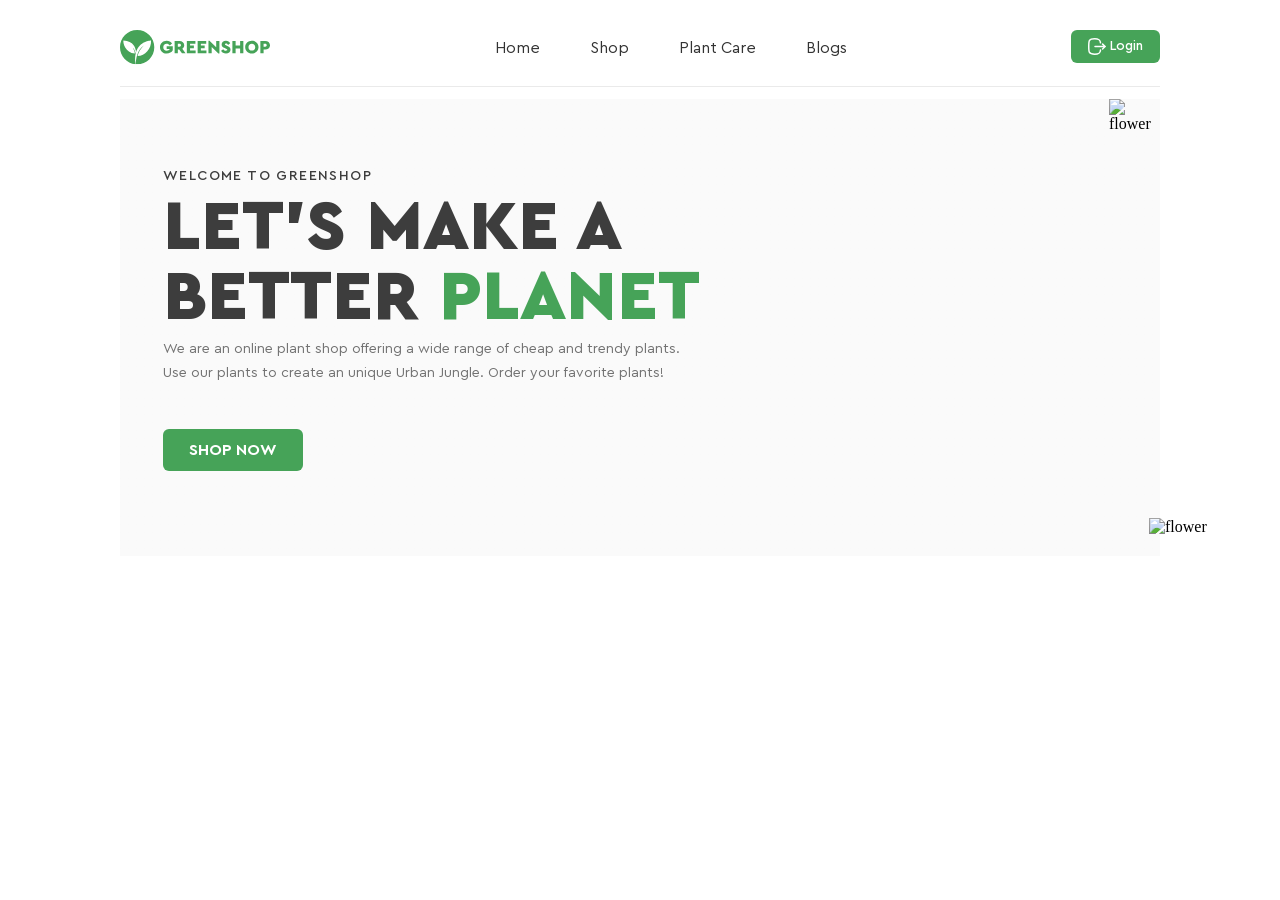
==== index.html @ 33c4d1a9 "correction" ====
<!doctype html>
<html lang="en">
  <head>
    <meta charset="UTF-8" />
    <meta name="viewport" content="width=device-width, initial-scale=1.0" />
    <title>Lesson 10</title>
    <link rel="stylesheet" href="./css/normalize.css" />
    <link rel="stylesheet" href="./css/style.css" />
  </head>
  <body>
    <div class="container">
      <header class="header">
        <svg
          xmlns="http://www.w3.org/2000/svg"
          width="150"
          height="35"
          viewBox="0 0 150 35"
          fill="none"
        >
          <g clip-path="url(#clip0_1_1069)">
            <path
              d="M17.15 0C7.67748 0 0 7.67746 0 17.15C0 26.0201 6.73548 33.3175 15.3711 34.207C14.8496 29.9134 15.0436 26.4001 15.7067 23.5135C15.3347 21.7225 14.4898 19.0703 12.5734 17.1864C12.5734 17.1864 13.8348 19.0784 14.5181 21.6214C14.5181 21.6255 14.5221 21.6295 14.5221 21.6335C14.5949 21.9044 14.6596 22.1793 14.7162 22.4623C14.7283 22.527 14.7404 22.5917 14.7526 22.6604C14.8051 22.9515 14.8536 23.2426 14.886 23.5418C5.19513 22.3532 3.12921 13.6569 3.35561 10.3781C13.665 10.9482 15.7754 17.8292 16.0827 22.0985C19.4585 11.0412 30.1843 10.4024 31.0697 10.3781C31.4538 18.8763 25.1509 25.5026 17.6149 26.0807C17.6635 25.8503 17.7201 25.6198 17.7767 25.3934C17.7928 25.3247 17.813 25.26 17.8333 25.1913C17.8777 25.0296 17.9222 24.8679 17.9748 24.7061C17.995 24.6374 18.0192 24.5646 18.0394 24.4959C18.096 24.318 18.1567 24.1442 18.2173 23.9663C18.2335 23.9259 18.2456 23.8854 18.2618 23.845C18.3386 23.6348 18.4195 23.4326 18.5003 23.2305C18.5084 23.2143 18.5125 23.1941 18.5205 23.1779C18.5205 23.1779 18.5205 23.1779 18.5246 23.1779C20.4571 18.5043 24.0229 15.4439 24.0229 15.4439C17.0247 19.4868 15.8441 29.9983 15.6582 34.2231C16.1514 34.2676 16.6446 34.2999 17.15 34.2999C26.6225 34.2999 34.3 26.6225 34.3 17.15C34.3 7.67746 26.6225 0 17.15 0Z"
              fill="#46A358"
            />
            <path
              d="M46.7037 10.7454C48.9718 10.7454 50.8235 11.7197 52.0242 13.4986L49.7764 15.4109C48.9718 14.287 47.9975 13.7048 46.6471 13.7048C44.5691 13.7048 43.2753 15.0713 43.2753 17.1534C43.2753 19.2719 44.6418 20.695 46.8372 20.695C48.0177 20.695 48.9556 20.2826 49.554 19.5912V19.0091H46.6673V16.2356H52.7762V20.133C52.194 21.1639 51.3693 21.9887 50.3019 22.6234C49.2346 23.242 48.0339 23.5614 46.7037 23.5614C42.9923 23.618 39.9237 20.7313 39.9763 17.1534C39.9197 13.5956 42.9923 10.6888 46.7037 10.7454Z"
              fill="#46A358"
            />
            <path
              d="M61.9576 23.3316L59.168 19.4908H57.8379V23.3316H54.6157V10.9684H59.4672C62.2204 10.9684 64.2459 12.6543 64.2459 15.2215C64.2459 16.7376 63.5141 17.995 62.2972 18.7429L65.5558 23.3316H61.9576ZM57.8338 16.681H59.4833C60.3809 16.681 60.963 16.0988 60.963 15.2215C60.963 14.3442 60.3809 13.7782 59.4833 13.7782H57.8338V16.681Z"
              fill="#46A358"
            />
            <path
              d="M66.8333 10.9684H75.4124V13.8712H70.0555V15.5773H73.876V18.2739H70.0555V20.4288H75.6388V23.3316H66.8333V10.9684Z"
              fill="#46A358"
            />
            <path
              d="M77.6441 10.9684H86.2231V13.8712H80.8663V15.5773H84.6868V18.2739H80.8663V20.4288H86.4495V23.3316H77.6441V10.9684Z"
              fill="#46A358"
            />
            <path
              d="M99.4192 10.9683V23.5579H98.3882L91.681 17.057V23.3315H88.4588V10.7419H89.4897L96.197 17.1499V10.9683H99.4192Z"
              fill="#46A358"
            />
            <path
              d="M103.264 19.135C103.996 20.1094 104.764 20.7279 106.017 20.7279C106.862 20.7279 107.291 20.4288 107.291 19.8264C107.291 19.2846 107.008 19.1148 106.033 18.6822L104.76 18.1203C102.718 17.2187 101.631 16.0584 101.631 14.3927C101.631 12.2014 103.43 10.7379 105.957 10.7379C107.998 10.7379 109.442 11.7123 110.19 13.2283L108.035 14.8778C107.436 13.9803 106.874 13.5679 105.993 13.5679C105.318 13.5679 104.889 13.8307 104.889 14.3563C104.889 14.8051 105.152 15.0517 105.957 15.367L107.38 15.9654C109.535 16.867 110.545 17.9505 110.545 19.6929C110.545 22.0904 108.576 23.5539 106.009 23.5539C103.782 23.5539 101.982 22.4866 101.081 20.7805L103.264 19.135Z"
              fill="#46A358"
            />
            <path
              d="M112.393 10.9684H115.615V15.4843H120.131V10.9684H123.353V23.3316H120.131V18.3871H115.615V23.3316H112.393V10.9684Z"
              fill="#46A358"
            />
            <path
              d="M131.843 10.7419C135.441 10.6651 138.607 13.6084 138.53 17.1499C138.603 20.7279 135.441 23.6145 131.843 23.5579C128.229 23.6145 125.116 20.7279 125.193 17.1499C125.116 13.6084 128.229 10.6692 131.843 10.7419ZM131.859 13.7014C129.874 13.7014 128.488 15.1083 128.488 17.1499C128.488 18.1809 128.807 19.0218 129.426 19.6606C130.044 20.2791 130.869 20.5985 131.859 20.5985C133.772 20.5985 135.231 19.2118 135.231 17.1499C135.235 15.1083 133.772 13.7014 131.859 13.7014Z"
              fill="#46A358"
            />
            <path
              d="M140.374 10.9684H145.226C147.979 10.9684 150.004 12.6543 150.004 15.2215C150.004 17.7524 147.926 19.4908 145.226 19.4908H143.596V23.3316H140.374V10.9684ZM145.242 16.681C146.139 16.681 146.721 16.0988 146.721 15.2215C146.721 14.3442 146.139 13.7782 145.242 13.7782H143.592V16.681H145.242Z"
              fill="#46A358"
            />
          </g>
          <defs>
            <clipPath id="clip0_1_1069">
              <rect width="150" height="34.2999" fill="white" />
            </clipPath>
          </defs>
        </svg>
        <nav class="nav">
          <ul class="menu">
            <li class="menu-item"><a href="#">Home</a></li>
            <li class="menu-item"><a href="#">Shop</a></li>
            <li class="menu-item">
              <a href="#">Plant Care</a>
              <ul class="submenu">
                <li><a href="#">Drainage</a></li>
                <li><a href="#">Fungicides</a></li>
                <li class="submenu-item">
                  <a href="#">Fertilizer</a>
                </li>
                <li>
                  <a href="#">Priming</a
                  ><svg
                    xmlns="http://www.w3.org/2000/svg"
                    width="6"
                    height="10"
                    viewBox="0 0 6 10"
                    fill="none"
                  >
                    <path
                      d="M0.175481 0.945805C-0.0577829 0.730097 -0.0585955 0.379612 0.173666 0.162973C0.384812 -0.0339699 0.715893 -0.0524979 0.949599 0.107825L1.01657 0.161288L5.82452 4.60737C6.03721 4.80406 6.05656 5.11265 5.88256 5.32969L5.82455 5.39186L1.01661 9.83868C0.783363 10.0544 0.405981 10.0537 0.1737 9.83706C-0.0374635 9.64013 -0.0560146 9.33257 0.117598 9.1162L0.175446 9.05423L4.55905 4.99941L0.175481 0.945805Z"
                      fill="#3D3D3D"
                    />
                  </svg>
                </li>
              </ul>
            </li>

            <li class="menu-item"><a href="#">Blogs</a></li>
          </ul>
        </nav>
        <!-- <menu class="menu">
          <li class="menu-item active">Home</li>
          <li class="menu-item">Shop</li>
          <li class="menu-item">Plant Care</li>
          <li class="menu-item">Blogs</li>
        </menu> -->
        <button class="header-btn">
          <svg
            xmlns="http://www.w3.org/2000/svg"
            width="18"
            height="17"
            viewBox="0 0 18 17"
            fill="none"
          >
            <path
              d="M17.0268 8.559H6.99268"
              stroke="white"
              stroke-width="1.5"
              stroke-linecap="round"
              stroke-linejoin="round"
            />
            <path
              d="M14.588 6.129L17.028 8.559L14.588 10.989"
              stroke="white"
              stroke-width="1.5"
              stroke-linecap="round"
              stroke-linejoin="round"
            />
            <path
              d="M12.5009 4.81667C12.2259 1.83333 11.1092 0.75 6.66752 0.75C0.750021 0.75 0.750021 2.675 0.750021 8.45833C0.750021 14.2417 0.750021 16.1667 6.66752 16.1667C11.1092 16.1667 12.2259 15.0833 12.5009 12.1"
              stroke="white"
              stroke-width="1.5"
              stroke-linecap="round"
              stroke-linejoin="round"
            />
          </svg>
          Login
        </button>
      </header>
      <main class="main">
        <div class="main-container">
          <p class="main-subtitle">Welcome to GreenShop</p>
          <h1 class="main-title">
            Let’s Make a Better <span class="green">Planet</span>
          </h1>
          <p class="main-text">
            We are an online plant shop offering a wide range of cheap and
            trendy plants. Use our plants to create an unique Urban Jungle.
            Order your favorite plants!
          </p>
          <button class="main-btn">SHOP NOW</button>
        </div>
        <div class="main-img">
          <img
            class="main-img-item small"
            src="./img/small.png"
            alt="flower"
            width="135px"
          />
          <img class="main-img-item big" src="./img/Big.png" alt="flower" />
        </div>
      </main>
    </div>
  </body>
</html>
---- css/style.css ----
@font-face {
  font-family: "Cera pro Regular";
  src: url("../fonts/CeraPro-Regular.eot");
  src:
    local("Cera Pro Regular"),
    local("CeraPro-Regular"),
    url("../fonts/CeraPro-Regular.eot?#iefix") format("embedded-opentype"),
    url("../fonts/CeraPro-Regular.woff2") format("woff2"),
    url("../fonts/CeraPro-Regular.woff") format("woff"),
    url("../fonts/CeraPro-Regular.ttf") format("truetype");
}
@font-face {
  font-family: "Cera pro Medium";
  src: url("../fonts/CeraPro-Medium.eot");
  src:
    local("Cera Pro Medium"),
    local("CeraPro-Medium"),
    url("../fonts/CeraPro-Medium.eot?#iefix") format("embedded-opentype"),
    url("../fonts/CeraPro-Medium.woff2") format("woff2"),
    url("../fonts/CeraPro-Medium.woff") format("woff"),
    url("../fonts/CeraPro-Medium.ttf") format("truetype");
}
@font-face {
  font-family: "Cera pro Bold";
  src: url("../fonts/CeraPro-Bold.eot");
  src:
    local("Cera Pro Bold"),
    local("CeraPro-Bold"),
    url("../fonts/CeraPro-Bold.eot?#iefix") format("embedded-opentype"),
    url("../fonts/CeraPro-Bold.woff2") format("woff2"),
    url("../fonts/CeraPro-Bold.woff") format("woff"),
    url("../fonts/CeraPro-Bold.ttf") format("truetype");
}
@font-face {
  font-family: "Cera pro Black";
  src: url("../fonts/CeraPro-Black.eot");
  src:
    local("Cera Pro Bold"),
    local("CeraPro-Bold"),
    url("../fonts/CeraPro-Black.eot?#iefix") format("embedded-opentype"),
    url("../fonts/CeraPro-Black.woff2") format("woff2"),
    url("../fonts/CeraPro-Black.woff") format("woff"),
    url("../fonts/CeraPro-Black.ttf") format("truetype");
}
* {
  margin: 0;
  padding: 0;
  box-sizing: border-box;
  list-style-type: none;
  text-decoration: none;
  border: none;
}
.container {
  display: flex;
  flex-direction: column;
  padding: 30px 120px 52px;
}
header.header {
  margin-bottom: 12px;
  display: flex;
  justify-content: space-between;
  align-items: start;
  border-bottom: 1px solid #eaeaea;
}
.menu {
  display: flex;
  gap: 50px;
}
.menu a {
  color: #333;
}

.menu-item {
  color: #3d3d3d;
  font-family: "Cera Pro Regular";
  font-size: 16px;
  padding: 8px 0 25px;
  border-bottom: 3px solid transparent;
  position: relative;
}

/* .submenu {
 
  position: absolute;
  top: calc(100% + 17px);
  min-width: 150px;
  display: none;
  
  
} */

.submenu {
  color: #3d3d3d;
  font-family: "Cera Pro Regular";
  font-size: 16px;
  position: absolute;
  background: #edf6ee;
  top: 130%;
  left: 0;
  padding: 14px 20px;
  min-width: 170px;
  opacity: 0;
  visibility: hidden;
  transform: translateY(10px);
  transition:
    opacity 0.25s ease,
    transform 0.25s ease,
    visibility 0.25s;
  z-index: 2;
}
.submenu li:not(:last-child) {
  margin-bottom: 14px;
}

/* .menu-item:hover .submenu,
.menu-item:focus-within .submenu {
  display: block;
} */

.menu-item:hover .submenu {
  opacity: 1;
  visibility: visible;
  transform: translateY(0);
}

.submenu-item {
  position: relative;
}

/* .submenu-right {
  position: absolute;
  top: 0;
  left: 100%;
  display: none;
  background: #eaf4ea;
  list-style: none;
  padding: 15px;
} */

.menu-item > a {
  position: relative;
}

.submenu a {
  padding-right: 58px;
}

/* .submenu-item:hover .submenu-right {
  display: block;
} */

.menu-item:hover {
  font-family: "Cera Pro Bold";
  border-color: #46a358;
}
button.header-btn {
  padding: 8px 17px;
  border-radius: 6px;
  background: #46a358;
  display: flex;
  align-items: center;
  gap: 4px;
  color: #fff;
  font-family: "Cera Pro Medium";
}
.main-container {
  /* margin-top: 68px;
  margin-left: 43px; */
  padding: 68px 43px 85px;
}
.main-subtitle {
  color: #3d3d3d;
  font-family: "Cera Pro Medium";
  font-size: 14px;
  letter-spacing: 1.4px;
  text-transform: uppercase;
  margin-bottom: 7px;
}
h1.main-title {
  color: #3d3d3d;
  font-family: "Cera pro Black";
  font-size: 70px;
  line-height: 70px;
  text-transform: uppercase;
  margin-bottom: 5px;
  width: 70%;
}
.green {
  color: #46a358;
}
.main-text {
  color: #727272;
  font-family: "Cera Pro Regular";
  font-size: 14px;
  line-height: 24px;
  margin-bottom: 44px;
  width: 60%;
}
.main-btn {
  color: #fff;
  font-family: "Cera Pro Bold";
  font-size: 16px;
  line-height: 20px;
  text-transform: uppercase;
  border-radius: 6px;
  background: #46a358;
  padding: 11px 26px;
  /* margin-bottom: 85px; */
}
.main {
  display: flex;
  background: linear-gradient(
    98deg,
    rgba(245, 245, 245, 0.5) -23.46%,
    rgba(245, 245, 245, 0.5) 107.51%
  );
}
.main-img {
  position: relative;
  /* width: 582px; */
}

img.big {
  max-width: none;
}
.big {
  /* left: 76px; */
  width: 507px;
}
.small {
  /* top: 300px; */
  /* right: 310px; */
  position: absolute;
  bottom: 20px;
  left: 40px;
}
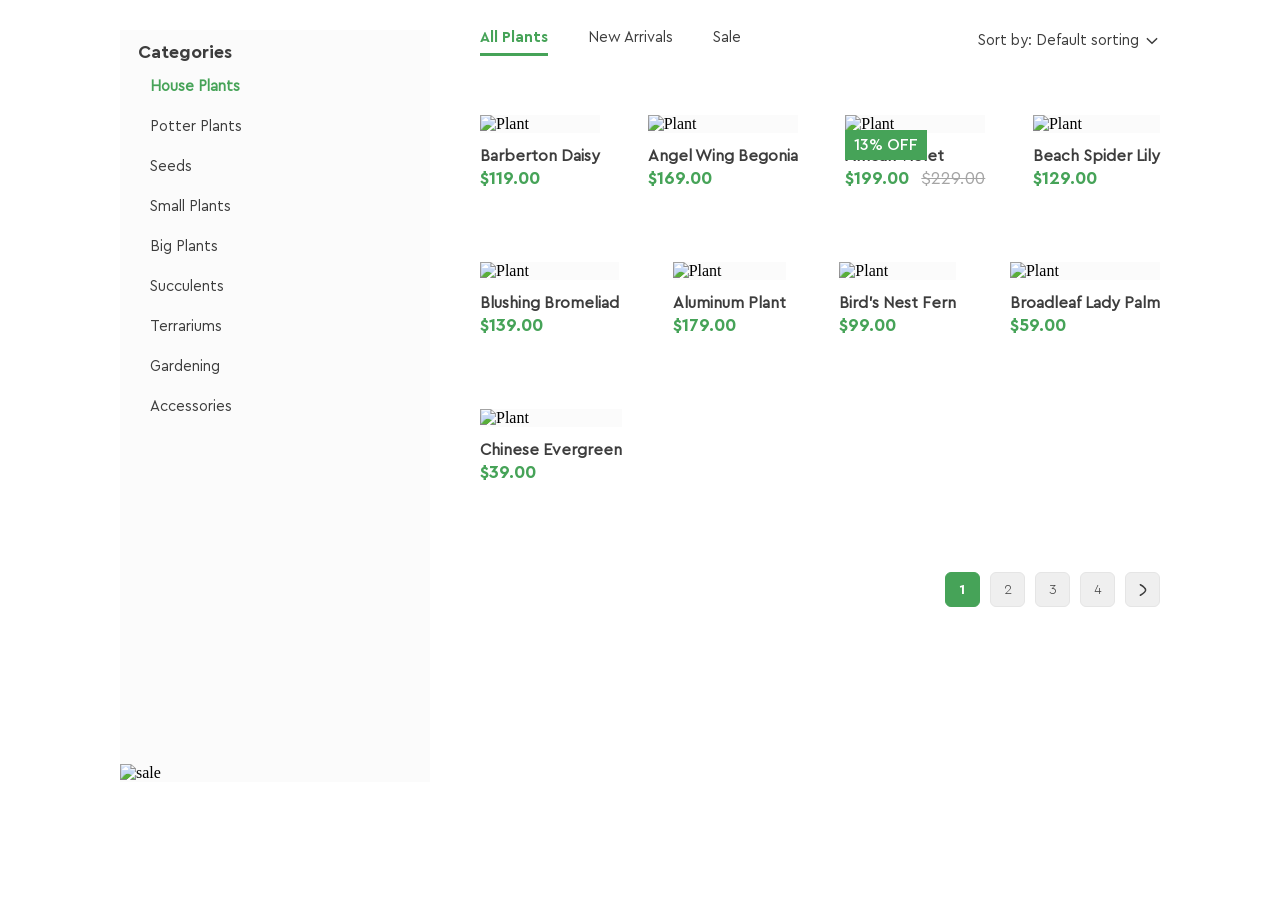
==== commit 1b91d697: "hover btn-svg" ====
--- a/index.html
+++ b/index.html
@@ -1,164 +1,680 @@
 <!doctype html>
-<html lang="en">
+<html lang="uk">
   <head>
     <meta charset="UTF-8" />
-    <meta name="viewport" content="width=device-width, initial-scale=1.0" />
-    <title>Lesson 10</title>
-    <link rel="stylesheet" href="./css/normalize.css" />
+    <title>lesson 9</title>
+    <link rel="stylesheet" href="./css/Normalize.css" />
     <link rel="stylesheet" href="./css/style.css" />
   </head>
   <body>
     <div class="container">
-      <header class="header">
-        <svg
-          xmlns="http://www.w3.org/2000/svg"
-          width="150"
-          height="35"
-          viewBox="0 0 150 35"
-          fill="none"
-        >
-          <g clip-path="url(#clip0_1_1069)">
-            <path
-              d="M17.15 0C7.67748 0 0 7.67746 0 17.15C0 26.0201 6.73548 33.3175 15.3711 34.207C14.8496 29.9134 15.0436 26.4001 15.7067 23.5135C15.3347 21.7225 14.4898 19.0703 12.5734 17.1864C12.5734 17.1864 13.8348 19.0784 14.5181 21.6214C14.5181 21.6255 14.5221 21.6295 14.5221 21.6335C14.5949 21.9044 14.6596 22.1793 14.7162 22.4623C14.7283 22.527 14.7404 22.5917 14.7526 22.6604C14.8051 22.9515 14.8536 23.2426 14.886 23.5418C5.19513 22.3532 3.12921 13.6569 3.35561 10.3781C13.665 10.9482 15.7754 17.8292 16.0827 22.0985C19.4585 11.0412 30.1843 10.4024 31.0697 10.3781C31.4538 18.8763 25.1509 25.5026 17.6149 26.0807C17.6635 25.8503 17.7201 25.6198 17.7767 25.3934C17.7928 25.3247 17.813 25.26 17.8333 25.1913C17.8777 25.0296 17.9222 24.8679 17.9748 24.7061C17.995 24.6374 18.0192 24.5646 18.0394 24.4959C18.096 24.318 18.1567 24.1442 18.2173 23.9663C18.2335 23.9259 18.2456 23.8854 18.2618 23.845C18.3386 23.6348 18.4195 23.4326 18.5003 23.2305C18.5084 23.2143 18.5125 23.1941 18.5205 23.1779C18.5205 23.1779 18.5205 23.1779 18.5246 23.1779C20.4571 18.5043 24.0229 15.4439 24.0229 15.4439C17.0247 19.4868 15.8441 29.9983 15.6582 34.2231C16.1514 34.2676 16.6446 34.2999 17.15 34.2999C26.6225 34.2999 34.3 26.6225 34.3 17.15C34.3 7.67746 26.6225 0 17.15 0Z"
-              fill="#46A358"
-            />
-            <path
-              d="M46.7037 10.7454C48.9718 10.7454 50.8235 11.7197 52.0242 13.4986L49.7764 15.4109C48.9718 14.287 47.9975 13.7048 46.6471 13.7048C44.5691 13.7048 43.2753 15.0713 43.2753 17.1534C43.2753 19.2719 44.6418 20.695 46.8372 20.695C48.0177 20.695 48.9556 20.2826 49.554 19.5912V19.0091H46.6673V16.2356H52.7762V20.133C52.194 21.1639 51.3693 21.9887 50.3019 22.6234C49.2346 23.242 48.0339 23.5614 46.7037 23.5614C42.9923 23.618 39.9237 20.7313 39.9763 17.1534C39.9197 13.5956 42.9923 10.6888 46.7037 10.7454Z"
-              fill="#46A358"
-            />
-            <path
-              d="M61.9576 23.3316L59.168 19.4908H57.8379V23.3316H54.6157V10.9684H59.4672C62.2204 10.9684 64.2459 12.6543 64.2459 15.2215C64.2459 16.7376 63.5141 17.995 62.2972 18.7429L65.5558 23.3316H61.9576ZM57.8338 16.681H59.4833C60.3809 16.681 60.963 16.0988 60.963 15.2215C60.963 14.3442 60.3809 13.7782 59.4833 13.7782H57.8338V16.681Z"
-              fill="#46A358"
-            />
-            <path
-              d="M66.8333 10.9684H75.4124V13.8712H70.0555V15.5773H73.876V18.2739H70.0555V20.4288H75.6388V23.3316H66.8333V10.9684Z"
-              fill="#46A358"
-            />
-            <path
-              d="M77.6441 10.9684H86.2231V13.8712H80.8663V15.5773H84.6868V18.2739H80.8663V20.4288H86.4495V23.3316H77.6441V10.9684Z"
-              fill="#46A358"
-            />
-            <path
-              d="M99.4192 10.9683V23.5579H98.3882L91.681 17.057V23.3315H88.4588V10.7419H89.4897L96.197 17.1499V10.9683H99.4192Z"
-              fill="#46A358"
-            />
-            <path
-              d="M103.264 19.135C103.996 20.1094 104.764 20.7279 106.017 20.7279C106.862 20.7279 107.291 20.4288 107.291 19.8264C107.291 19.2846 107.008 19.1148 106.033 18.6822L104.76 18.1203C102.718 17.2187 101.631 16.0584 101.631 14.3927C101.631 12.2014 103.43 10.7379 105.957 10.7379C107.998 10.7379 109.442 11.7123 110.19 13.2283L108.035 14.8778C107.436 13.9803 106.874 13.5679 105.993 13.5679C105.318 13.5679 104.889 13.8307 104.889 14.3563C104.889 14.8051 105.152 15.0517 105.957 15.367L107.38 15.9654C109.535 16.867 110.545 17.9505 110.545 19.6929C110.545 22.0904 108.576 23.5539 106.009 23.5539C103.782 23.5539 101.982 22.4866 101.081 20.7805L103.264 19.135Z"
-              fill="#46A358"
-            />
-            <path
-              d="M112.393 10.9684H115.615V15.4843H120.131V10.9684H123.353V23.3316H120.131V18.3871H115.615V23.3316H112.393V10.9684Z"
-              fill="#46A358"
-            />
-            <path
-              d="M131.843 10.7419C135.441 10.6651 138.607 13.6084 138.53 17.1499C138.603 20.7279 135.441 23.6145 131.843 23.5579C128.229 23.6145 125.116 20.7279 125.193 17.1499C125.116 13.6084 128.229 10.6692 131.843 10.7419ZM131.859 13.7014C129.874 13.7014 128.488 15.1083 128.488 17.1499C128.488 18.1809 128.807 19.0218 129.426 19.6606C130.044 20.2791 130.869 20.5985 131.859 20.5985C133.772 20.5985 135.231 19.2118 135.231 17.1499C135.235 15.1083 133.772 13.7014 131.859 13.7014Z"
-              fill="#46A358"
-            />
-            <path
-              d="M140.374 10.9684H145.226C147.979 10.9684 150.004 12.6543 150.004 15.2215C150.004 17.7524 147.926 19.4908 145.226 19.4908H143.596V23.3316H140.374V10.9684ZM145.242 16.681C146.139 16.681 146.721 16.0988 146.721 15.2215C146.721 14.3442 146.139 13.7782 145.242 13.7782H143.592V16.681H145.242Z"
-              fill="#46A358"
-            />
-          </g>
-          <defs>
-            <clipPath id="clip0_1_1069">
-              <rect width="150" height="34.2999" fill="white" />
-            </clipPath>
-          </defs>
-        </svg>
-        <nav class="nav">
-          <ul class="menu">
-            <li class="menu-item"><a href="#">Home</a></li>
-            <li class="menu-item"><a href="#">Shop</a></li>
-            <li class="menu-item">
-              <a href="#">Plant Care</a>
-              <ul class="submenu">
-                <li><a href="#">Drainage</a></li>
-                <li><a href="#">Fungicides</a></li>
-                <li class="submenu-item">
-                  <a href="#">Fertilizer</a>
-                </li>
-                <li>
-                  <a href="#">Priming</a
-                  ><svg
-                    xmlns="http://www.w3.org/2000/svg"
-                    width="6"
-                    height="10"
-                    viewBox="0 0 6 10"
-                    fill="none"
-                  >
-                    <path
-                      d="M0.175481 0.945805C-0.0577829 0.730097 -0.0585955 0.379612 0.173666 0.162973C0.384812 -0.0339699 0.715893 -0.0524979 0.949599 0.107825L1.01657 0.161288L5.82452 4.60737C6.03721 4.80406 6.05656 5.11265 5.88256 5.32969L5.82455 5.39186L1.01661 9.83868C0.783363 10.0544 0.405981 10.0537 0.1737 9.83706C-0.0374635 9.64013 -0.0560146 9.33257 0.117598 9.1162L0.175446 9.05423L4.55905 4.99941L0.175481 0.945805Z"
-                      fill="#3D3D3D"
-                    />
-                  </svg>
-                </li>
-              </ul>
-            </li>
+      <main class="shop">
+        <aside class="sidebar">
+          <div>
+            <h3>Categories</h3>
+            <ul class="categories">
+              <li class="active">House Plants</li>
+              <li>Potter Plants</li>
+              <li>Seeds</li>
+              <li>Small Plants</li>
+              <li>Big Plants</li>
+              <li>Succulents</li>
+              <li>Terrariums</li>
+              <li>Gardening</li>
+              <li>Accessories</li>
+            </ul>
+          </div>
+          <div class="sale">
+            <img class="sale-banner" src="./img/Banner.png" alt="sale" />
+          </div>
+        </aside>
 
-            <li class="menu-item"><a href="#">Blogs</a></li>
+        <section class="products">
+          <div class="products-header">
+            <nav class="tabs">
+              <a class="active" href="#">All Plants</a>
+              <a href="#">New Arrivals</a>
+              <a href="#">Sale</a>
+            </nav>
+            <div class="sort">
+              Sort by: Default sorting
+              <button class="sort-btn">
+                <svg
+                  xmlns="http://www.w3.org/2000/svg"
+                  width="16"
+                  height="16"
+                  viewBox="0 0 16 16"
+                  fill="none"
+                >
+                  <path
+                    d="M12.6667 5.66669L8.00004 10.3334L3.33337 5.66669"
+                    stroke="#3D3D3D"
+                    stroke-width="1.5"
+                    stroke-linecap="round"
+                    stroke-linejoin="round"
+                  />
+                </svg>
+              </button>
+            </div>
+          </div>
+
+          <ul class="list-card">
+            <li class="card">
+              <div class="card-img">
+                <img src="./img/img1.png" alt="Plant" />
+                <div class="card-svg">
+                  <button class="card-btn">
+                    <svg
+                      xmlns="http://www.w3.org/2000/svg"
+                      width="20"
+                      height="20"
+                      viewBox="0 0 20 20"
+                      fill="none"
+                    >
+                      <g clip-path="url(#clip0_2_1949)">
+                        <path
+                          d="M14.294 16.8745H8.24077C5.65655 16.8745 3.55412 14.7721 3.55412 12.1879V7.38405C3.55412 4.98175 2.35676 2.75813 0.351225 1.4358C-0.00894369 1.19834 -0.108379 0.713895 0.129078 0.353726C0.366535 -0.00648163 0.850939 -0.105956 1.21119 0.131579C2.35606 0.886442 3.28487 1.88204 3.94905 3.02832C4.09258 3.18911 5.24995 4.41584 7.14726 4.41584H16.142C18.596 4.36995 20.5168 6.83267 19.8752 9.20138L18.8397 13.3284C18.3159 15.4163 16.4466 16.8745 14.294 16.8745ZM4.91926 5.53677C5.04912 6.1367 5.11634 6.7553 5.11634 7.38405V12.1879C5.11634 13.9107 6.51796 15.3123 8.24077 15.3123H14.294C15.7291 15.3123 16.9752 14.3401 17.3245 12.9482L18.3599 8.82121C18.7412 7.41373 17.5997 5.95084 16.142 5.97806H7.14722C6.28913 5.97806 5.54224 5.79305 4.91926 5.53677ZM7.85021 19.0226C7.85021 18.4833 7.41307 18.0462 6.87383 18.0462C5.57828 18.0978 5.57942 19.9479 6.87383 19.999C7.41307 19.999 7.85021 19.5618 7.85021 19.0226ZM15.6222 19.0226C15.6222 18.4833 15.1851 18.0462 14.6459 18.0462C13.3503 18.0978 13.3514 19.9479 14.6459 19.999C15.1851 19.999 15.6222 19.5618 15.6222 19.0226ZM16.9231 8.32138C16.9231 7.88998 16.5734 7.54027 16.142 7.54027H7.45966C6.42329 7.58152 6.42407 9.0616 7.45966 9.10249H16.142C16.5734 9.10249 16.9231 8.75279 16.9231 8.32138Z"
+                          fill="currentColor"
+                        />
+                      </g>
+                      <defs>
+                        <clipPath id="clip0_2_1949">
+                          <rect width="20" height="20" fill="white" />
+                        </clipPath>
+                      </defs>
+                    </svg>
+                  </button>
+                  <button class="card-btn">
+                    <svg
+                      xmlns="http://www.w3.org/2000/svg"
+                      width="20"
+                      height="20"
+                      viewBox="0 0 20 20"
+                      fill="none"
+                    >
+                      <path
+                        d="M10 18.8873C9.71527 18.8873 9.44077 18.7842 9.22684 18.5968C8.41888 17.8903 7.63992 17.2264 6.95267 16.6408L6.94916 16.6377C4.93423 14.9207 3.19427 13.4378 1.98364 11.9771C0.630341 10.3441 0 8.79578 0 7.10434C0 5.46097 0.563507 3.94485 1.58661 2.83508C2.62192 1.71219 4.04251 1.09375 5.58716 1.09375C6.74164 1.09375 7.79892 1.45874 8.72955 2.1785C9.19922 2.54181 9.62494 2.98645 10 3.5051C10.3752 2.98645 10.8008 2.54181 11.2706 2.1785C12.2012 1.45874 13.2585 1.09375 14.413 1.09375C15.9575 1.09375 17.3782 1.71219 18.4135 2.83508C19.4366 3.94485 20 5.46097 20 7.10434C20 8.79578 19.3698 10.3441 18.0165 11.9769C16.8059 13.4378 15.0661 14.9205 13.0515 16.6374C12.363 17.224 11.5828 17.8889 10.773 18.5971C10.5592 18.7842 10.2846 18.8873 10 18.8873ZM5.58716 2.26532C4.37363 2.26532 3.25882 2.74963 2.44781 3.62915C1.62476 4.52194 1.17142 5.75607 1.17142 7.10434C1.17142 8.52692 1.70013 9.79919 2.88559 11.2296C4.03137 12.6122 5.73563 14.0645 7.70889 15.7462L7.71255 15.7492C8.4024 16.3371 9.18442 17.0036 9.99832 17.7153C10.8171 17.0023 11.6003 16.3347 12.2916 15.7458C14.2647 14.0642 15.9688 12.6122 17.1146 11.2296C18.2999 9.79919 18.8286 8.52692 18.8286 7.10434C18.8286 5.75607 18.3752 4.52194 17.5522 3.62915C16.7413 2.74963 15.6264 2.26532 14.413 2.26532C13.524 2.26532 12.7078 2.54791 11.9872 3.10516C11.3449 3.60199 10.8975 4.23004 10.6352 4.66949C10.5003 4.89548 10.2629 5.03036 10 5.03036C9.73709 5.03036 9.49966 4.89548 9.36478 4.66949C9.10263 4.23004 8.65524 3.60199 8.01285 3.10516C7.29218 2.54791 6.47598 2.26532 5.58716 2.26532Z"
+                        fill="currentColor"
+                      />
+                    </svg>
+                  </button>
+                  <button class="card-btn">
+                    <svg
+                      xmlns="http://www.w3.org/2000/svg"
+                      width="20"
+                      height="20"
+                      viewBox="0 0 20 20"
+                      fill="none"
+                    >
+                      <g clip-path="url(#clip0_2_1953)">
+                        <path
+                          d="M14.5656 16.0023C10.5704 19.1859 4.98549 18.3049 2.02729 14.6536C-0.827886 11.1285 -0.64932 6.04314 2.44811 2.82458C5.64856 -0.50074 10.6802 -0.944658 14.3277 1.78316C15.6345 2.76027 16.6104 4.00337 17.246 5.50807C17.8853 7.02151 18.0795 8.59614 17.8578 10.2201C17.6368 11.8365 16.9918 13.2769 15.9423 14.6212C16.0272 14.6767 16.1178 14.7167 16.1827 14.7816C17.3365 15.9305 18.4859 17.0836 19.6397 18.2325C19.9132 18.5047 20.0493 18.8218 19.9682 19.204C19.8071 19.9644 18.9018 20.2579 18.3211 19.7359C18.0489 19.4918 17.7985 19.2227 17.54 18.9642C16.5923 18.0171 15.6451 17.0693 14.6973 16.1221C14.658 16.0847 14.6168 16.0497 14.5656 16.0023ZM15.9529 8.98636C15.9629 5.12659 12.8468 2.00605 8.97825 2.00043C5.12035 1.99481 2.00669 5.09037 1.98983 8.94765C1.97297 12.8168 5.08289 15.9461 8.96326 15.9642C12.8055 15.9823 15.9429 12.8499 15.9529 8.98636Z"
+                          fill="currentColor"
+                        />
+                      </g>
+                      <defs>
+                        <clipPath id="clip0_2_1953">
+                          <rect width="19.9913" height="20" fill="white" />
+                        </clipPath>
+                      </defs>
+                    </svg>
+                  </button>
+                </div>
+              </div>
+              <h4>Barberton Daisy</h4>
+              <span class="price">$119.00</span>
+            </li>
+            <li class="card">
+              <div class="card-img">
+                <img src="./img/img2.png" alt="Plant" />
+                <div class="card-svg">
+                  <button class="card-btn">
+                    <svg
+                      xmlns="http://www.w3.org/2000/svg"
+                      width="20"
+                      height="20"
+                      viewBox="0 0 20 20"
+                      fill="none"
+                    >
+                      <g clip-path="url(#clip0_2_1949)">
+                        <path
+                          d="M14.294 16.8745H8.24077C5.65655 16.8745 3.55412 14.7721 3.55412 12.1879V7.38405C3.55412 4.98175 2.35676 2.75813 0.351225 1.4358C-0.00894369 1.19834 -0.108379 0.713895 0.129078 0.353726C0.366535 -0.00648163 0.850939 -0.105956 1.21119 0.131579C2.35606 0.886442 3.28487 1.88204 3.94905 3.02832C4.09258 3.18911 5.24995 4.41584 7.14726 4.41584H16.142C18.596 4.36995 20.5168 6.83267 19.8752 9.20138L18.8397 13.3284C18.3159 15.4163 16.4466 16.8745 14.294 16.8745ZM4.91926 5.53677C5.04912 6.1367 5.11634 6.7553 5.11634 7.38405V12.1879C5.11634 13.9107 6.51796 15.3123 8.24077 15.3123H14.294C15.7291 15.3123 16.9752 14.3401 17.3245 12.9482L18.3599 8.82121C18.7412 7.41373 17.5997 5.95084 16.142 5.97806H7.14722C6.28913 5.97806 5.54224 5.79305 4.91926 5.53677ZM7.85021 19.0226C7.85021 18.4833 7.41307 18.0462 6.87383 18.0462C5.57828 18.0978 5.57942 19.9479 6.87383 19.999C7.41307 19.999 7.85021 19.5618 7.85021 19.0226ZM15.6222 19.0226C15.6222 18.4833 15.1851 18.0462 14.6459 18.0462C13.3503 18.0978 13.3514 19.9479 14.6459 19.999C15.1851 19.999 15.6222 19.5618 15.6222 19.0226ZM16.9231 8.32138C16.9231 7.88998 16.5734 7.54027 16.142 7.54027H7.45966C6.42329 7.58152 6.42407 9.0616 7.45966 9.10249H16.142C16.5734 9.10249 16.9231 8.75279 16.9231 8.32138Z"
+                          fill="currentColor"
+                        />
+                      </g>
+                      <defs>
+                        <clipPath id="clip0_2_1949">
+                          <rect width="20" height="20" fill="white" />
+                        </clipPath>
+                      </defs>
+                    </svg>
+                  </button>
+                  <button class="card-btn">
+                    <svg
+                      xmlns="http://www.w3.org/2000/svg"
+                      width="20"
+                      height="20"
+                      viewBox="0 0 20 20"
+                      fill="none"
+                    >
+                      <path
+                        d="M10 18.8873C9.71527 18.8873 9.44077 18.7842 9.22684 18.5968C8.41888 17.8903 7.63992 17.2264 6.95267 16.6408L6.94916 16.6377C4.93423 14.9207 3.19427 13.4378 1.98364 11.9771C0.630341 10.3441 0 8.79578 0 7.10434C0 5.46097 0.563507 3.94485 1.58661 2.83508C2.62192 1.71219 4.04251 1.09375 5.58716 1.09375C6.74164 1.09375 7.79892 1.45874 8.72955 2.1785C9.19922 2.54181 9.62494 2.98645 10 3.5051C10.3752 2.98645 10.8008 2.54181 11.2706 2.1785C12.2012 1.45874 13.2585 1.09375 14.413 1.09375C15.9575 1.09375 17.3782 1.71219 18.4135 2.83508C19.4366 3.94485 20 5.46097 20 7.10434C20 8.79578 19.3698 10.3441 18.0165 11.9769C16.8059 13.4378 15.0661 14.9205 13.0515 16.6374C12.363 17.224 11.5828 17.8889 10.773 18.5971C10.5592 18.7842 10.2846 18.8873 10 18.8873ZM5.58716 2.26532C4.37363 2.26532 3.25882 2.74963 2.44781 3.62915C1.62476 4.52194 1.17142 5.75607 1.17142 7.10434C1.17142 8.52692 1.70013 9.79919 2.88559 11.2296C4.03137 12.6122 5.73563 14.0645 7.70889 15.7462L7.71255 15.7492C8.4024 16.3371 9.18442 17.0036 9.99832 17.7153C10.8171 17.0023 11.6003 16.3347 12.2916 15.7458C14.2647 14.0642 15.9688 12.6122 17.1146 11.2296C18.2999 9.79919 18.8286 8.52692 18.8286 7.10434C18.8286 5.75607 18.3752 4.52194 17.5522 3.62915C16.7413 2.74963 15.6264 2.26532 14.413 2.26532C13.524 2.26532 12.7078 2.54791 11.9872 3.10516C11.3449 3.60199 10.8975 4.23004 10.6352 4.66949C10.5003 4.89548 10.2629 5.03036 10 5.03036C9.73709 5.03036 9.49966 4.89548 9.36478 4.66949C9.10263 4.23004 8.65524 3.60199 8.01285 3.10516C7.29218 2.54791 6.47598 2.26532 5.58716 2.26532Z"
+                        fill="currentColor"
+                      />
+                    </svg>
+                  </button>
+                  <button class="card-btn">
+                    <svg
+                      xmlns="http://www.w3.org/2000/svg"
+                      width="20"
+                      height="20"
+                      viewBox="0 0 20 20"
+                      fill="none"
+                    >
+                      <g clip-path="url(#clip0_2_1953)">
+                        <path
+                          d="M14.5656 16.0023C10.5704 19.1859 4.98549 18.3049 2.02729 14.6536C-0.827886 11.1285 -0.64932 6.04314 2.44811 2.82458C5.64856 -0.50074 10.6802 -0.944658 14.3277 1.78316C15.6345 2.76027 16.6104 4.00337 17.246 5.50807C17.8853 7.02151 18.0795 8.59614 17.8578 10.2201C17.6368 11.8365 16.9918 13.2769 15.9423 14.6212C16.0272 14.6767 16.1178 14.7167 16.1827 14.7816C17.3365 15.9305 18.4859 17.0836 19.6397 18.2325C19.9132 18.5047 20.0493 18.8218 19.9682 19.204C19.8071 19.9644 18.9018 20.2579 18.3211 19.7359C18.0489 19.4918 17.7985 19.2227 17.54 18.9642C16.5923 18.0171 15.6451 17.0693 14.6973 16.1221C14.658 16.0847 14.6168 16.0497 14.5656 16.0023ZM15.9529 8.98636C15.9629 5.12659 12.8468 2.00605 8.97825 2.00043C5.12035 1.99481 2.00669 5.09037 1.98983 8.94765C1.97297 12.8168 5.08289 15.9461 8.96326 15.9642C12.8055 15.9823 15.9429 12.8499 15.9529 8.98636Z"
+                          fill="currentColor"
+                        />
+                      </g>
+                      <defs>
+                        <clipPath id="clip0_2_1953">
+                          <rect width="19.9913" height="20" fill="white" />
+                        </clipPath>
+                      </defs>
+                    </svg>
+                  </button>
+                </div>
+              </div>
+              <h4>Angel Wing Begonia</h4>
+              <span class="price">$169.00</span>
+            </li>
+            <li class="card">
+              <div class="card-img">
+                <span class="badge">13% OFF</span>
+                <img src="./img/img3.png" alt="Plant" />
+                <div class="card-svg">
+                  <button class="card-btn">
+                    <svg
+                      xmlns="http://www.w3.org/2000/svg"
+                      width="20"
+                      height="20"
+                      viewBox="0 0 20 20"
+                      fill="none"
+                    >
+                      <g clip-path="url(#clip0_2_1949)">
+                        <path
+                          d="M14.294 16.8745H8.24077C5.65655 16.8745 3.55412 14.7721 3.55412 12.1879V7.38405C3.55412 4.98175 2.35676 2.75813 0.351225 1.4358C-0.00894369 1.19834 -0.108379 0.713895 0.129078 0.353726C0.366535 -0.00648163 0.850939 -0.105956 1.21119 0.131579C2.35606 0.886442 3.28487 1.88204 3.94905 3.02832C4.09258 3.18911 5.24995 4.41584 7.14726 4.41584H16.142C18.596 4.36995 20.5168 6.83267 19.8752 9.20138L18.8397 13.3284C18.3159 15.4163 16.4466 16.8745 14.294 16.8745ZM4.91926 5.53677C5.04912 6.1367 5.11634 6.7553 5.11634 7.38405V12.1879C5.11634 13.9107 6.51796 15.3123 8.24077 15.3123H14.294C15.7291 15.3123 16.9752 14.3401 17.3245 12.9482L18.3599 8.82121C18.7412 7.41373 17.5997 5.95084 16.142 5.97806H7.14722C6.28913 5.97806 5.54224 5.79305 4.91926 5.53677ZM7.85021 19.0226C7.85021 18.4833 7.41307 18.0462 6.87383 18.0462C5.57828 18.0978 5.57942 19.9479 6.87383 19.999C7.41307 19.999 7.85021 19.5618 7.85021 19.0226ZM15.6222 19.0226C15.6222 18.4833 15.1851 18.0462 14.6459 18.0462C13.3503 18.0978 13.3514 19.9479 14.6459 19.999C15.1851 19.999 15.6222 19.5618 15.6222 19.0226ZM16.9231 8.32138C16.9231 7.88998 16.5734 7.54027 16.142 7.54027H7.45966C6.42329 7.58152 6.42407 9.0616 7.45966 9.10249H16.142C16.5734 9.10249 16.9231 8.75279 16.9231 8.32138Z"
+                          fill="currentColor"
+                        />
+                      </g>
+                      <defs>
+                        <clipPath id="clip0_2_1949">
+                          <rect width="20" height="20" fill="white" />
+                        </clipPath>
+                      </defs>
+                    </svg>
+                  </button>
+                  <button class="card-btn">
+                    <svg
+                      xmlns="http://www.w3.org/2000/svg"
+                      width="20"
+                      height="20"
+                      viewBox="0 0 20 20"
+                      fill="none"
+                    >
+                      <path
+                        d="M10 18.8873C9.71527 18.8873 9.44077 18.7842 9.22684 18.5968C8.41888 17.8903 7.63992 17.2264 6.95267 16.6408L6.94916 16.6377C4.93423 14.9207 3.19427 13.4378 1.98364 11.9771C0.630341 10.3441 0 8.79578 0 7.10434C0 5.46097 0.563507 3.94485 1.58661 2.83508C2.62192 1.71219 4.04251 1.09375 5.58716 1.09375C6.74164 1.09375 7.79892 1.45874 8.72955 2.1785C9.19922 2.54181 9.62494 2.98645 10 3.5051C10.3752 2.98645 10.8008 2.54181 11.2706 2.1785C12.2012 1.45874 13.2585 1.09375 14.413 1.09375C15.9575 1.09375 17.3782 1.71219 18.4135 2.83508C19.4366 3.94485 20 5.46097 20 7.10434C20 8.79578 19.3698 10.3441 18.0165 11.9769C16.8059 13.4378 15.0661 14.9205 13.0515 16.6374C12.363 17.224 11.5828 17.8889 10.773 18.5971C10.5592 18.7842 10.2846 18.8873 10 18.8873ZM5.58716 2.26532C4.37363 2.26532 3.25882 2.74963 2.44781 3.62915C1.62476 4.52194 1.17142 5.75607 1.17142 7.10434C1.17142 8.52692 1.70013 9.79919 2.88559 11.2296C4.03137 12.6122 5.73563 14.0645 7.70889 15.7462L7.71255 15.7492C8.4024 16.3371 9.18442 17.0036 9.99832 17.7153C10.8171 17.0023 11.6003 16.3347 12.2916 15.7458C14.2647 14.0642 15.9688 12.6122 17.1146 11.2296C18.2999 9.79919 18.8286 8.52692 18.8286 7.10434C18.8286 5.75607 18.3752 4.52194 17.5522 3.62915C16.7413 2.74963 15.6264 2.26532 14.413 2.26532C13.524 2.26532 12.7078 2.54791 11.9872 3.10516C11.3449 3.60199 10.8975 4.23004 10.6352 4.66949C10.5003 4.89548 10.2629 5.03036 10 5.03036C9.73709 5.03036 9.49966 4.89548 9.36478 4.66949C9.10263 4.23004 8.65524 3.60199 8.01285 3.10516C7.29218 2.54791 6.47598 2.26532 5.58716 2.26532Z"
+                        fill="currentColor"
+                      />
+                    </svg>
+                  </button>
+                  <button class="card-btn">
+                    <svg
+                      xmlns="http://www.w3.org/2000/svg"
+                      width="20"
+                      height="20"
+                      viewBox="0 0 20 20"
+                      fill="none"
+                    >
+                      <g clip-path="url(#clip0_2_1953)">
+                        <path
+                          d="M14.5656 16.0023C10.5704 19.1859 4.98549 18.3049 2.02729 14.6536C-0.827886 11.1285 -0.64932 6.04314 2.44811 2.82458C5.64856 -0.50074 10.6802 -0.944658 14.3277 1.78316C15.6345 2.76027 16.6104 4.00337 17.246 5.50807C17.8853 7.02151 18.0795 8.59614 17.8578 10.2201C17.6368 11.8365 16.9918 13.2769 15.9423 14.6212C16.0272 14.6767 16.1178 14.7167 16.1827 14.7816C17.3365 15.9305 18.4859 17.0836 19.6397 18.2325C19.9132 18.5047 20.0493 18.8218 19.9682 19.204C19.8071 19.9644 18.9018 20.2579 18.3211 19.7359C18.0489 19.4918 17.7985 19.2227 17.54 18.9642C16.5923 18.0171 15.6451 17.0693 14.6973 16.1221C14.658 16.0847 14.6168 16.0497 14.5656 16.0023ZM15.9529 8.98636C15.9629 5.12659 12.8468 2.00605 8.97825 2.00043C5.12035 1.99481 2.00669 5.09037 1.98983 8.94765C1.97297 12.8168 5.08289 15.9461 8.96326 15.9642C12.8055 15.9823 15.9429 12.8499 15.9529 8.98636Z"
+                          fill="currentColor"
+                        />
+                      </g>
+                      <defs>
+                        <clipPath id="clip0_2_1953">
+                          <rect width="19.9913" height="20" fill="white" />
+                        </clipPath>
+                      </defs>
+                    </svg>
+                  </button>
+                </div>
+              </div>
+              <h4>African Violet</h4>
+              <div class="price-box">
+                <span class="price">$199.00</span>
+                <span class="old-price">$229.00</span>
+              </div>
+            </li>
+            <li class="card">
+              <div class="card-img">
+                <img src="./img/img4.png" alt="Plant" />
+                <div class="card-svg">
+                  <button class="card-btn">
+                    <svg
+                      xmlns="http://www.w3.org/2000/svg"
+                      width="20"
+                      height="20"
+                      viewBox="0 0 20 20"
+                      fill="none"
+                    >
+                      <g clip-path="url(#clip0_2_1949)">
+                        <path
+                          d="M14.294 16.8745H8.24077C5.65655 16.8745 3.55412 14.7721 3.55412 12.1879V7.38405C3.55412 4.98175 2.35676 2.75813 0.351225 1.4358C-0.00894369 1.19834 -0.108379 0.713895 0.129078 0.353726C0.366535 -0.00648163 0.850939 -0.105956 1.21119 0.131579C2.35606 0.886442 3.28487 1.88204 3.94905 3.02832C4.09258 3.18911 5.24995 4.41584 7.14726 4.41584H16.142C18.596 4.36995 20.5168 6.83267 19.8752 9.20138L18.8397 13.3284C18.3159 15.4163 16.4466 16.8745 14.294 16.8745ZM4.91926 5.53677C5.04912 6.1367 5.11634 6.7553 5.11634 7.38405V12.1879C5.11634 13.9107 6.51796 15.3123 8.24077 15.3123H14.294C15.7291 15.3123 16.9752 14.3401 17.3245 12.9482L18.3599 8.82121C18.7412 7.41373 17.5997 5.95084 16.142 5.97806H7.14722C6.28913 5.97806 5.54224 5.79305 4.91926 5.53677ZM7.85021 19.0226C7.85021 18.4833 7.41307 18.0462 6.87383 18.0462C5.57828 18.0978 5.57942 19.9479 6.87383 19.999C7.41307 19.999 7.85021 19.5618 7.85021 19.0226ZM15.6222 19.0226C15.6222 18.4833 15.1851 18.0462 14.6459 18.0462C13.3503 18.0978 13.3514 19.9479 14.6459 19.999C15.1851 19.999 15.6222 19.5618 15.6222 19.0226ZM16.9231 8.32138C16.9231 7.88998 16.5734 7.54027 16.142 7.54027H7.45966C6.42329 7.58152 6.42407 9.0616 7.45966 9.10249H16.142C16.5734 9.10249 16.9231 8.75279 16.9231 8.32138Z"
+                          fill="currentColor"
+                        />
+                      </g>
+                      <defs>
+                        <clipPath id="clip0_2_1949">
+                          <rect width="20" height="20" fill="white" />
+                        </clipPath>
+                      </defs>
+                    </svg>
+                  </button>
+                  <button class="card-btn">
+                    <svg
+                      xmlns="http://www.w3.org/2000/svg"
+                      width="20"
+                      height="20"
+                      viewBox="0 0 20 20"
+                      fill="none"
+                    >
+                      <path
+                        d="M10 18.8873C9.71527 18.8873 9.44077 18.7842 9.22684 18.5968C8.41888 17.8903 7.63992 17.2264 6.95267 16.6408L6.94916 16.6377C4.93423 14.9207 3.19427 13.4378 1.98364 11.9771C0.630341 10.3441 0 8.79578 0 7.10434C0 5.46097 0.563507 3.94485 1.58661 2.83508C2.62192 1.71219 4.04251 1.09375 5.58716 1.09375C6.74164 1.09375 7.79892 1.45874 8.72955 2.1785C9.19922 2.54181 9.62494 2.98645 10 3.5051C10.3752 2.98645 10.8008 2.54181 11.2706 2.1785C12.2012 1.45874 13.2585 1.09375 14.413 1.09375C15.9575 1.09375 17.3782 1.71219 18.4135 2.83508C19.4366 3.94485 20 5.46097 20 7.10434C20 8.79578 19.3698 10.3441 18.0165 11.9769C16.8059 13.4378 15.0661 14.9205 13.0515 16.6374C12.363 17.224 11.5828 17.8889 10.773 18.5971C10.5592 18.7842 10.2846 18.8873 10 18.8873ZM5.58716 2.26532C4.37363 2.26532 3.25882 2.74963 2.44781 3.62915C1.62476 4.52194 1.17142 5.75607 1.17142 7.10434C1.17142 8.52692 1.70013 9.79919 2.88559 11.2296C4.03137 12.6122 5.73563 14.0645 7.70889 15.7462L7.71255 15.7492C8.4024 16.3371 9.18442 17.0036 9.99832 17.7153C10.8171 17.0023 11.6003 16.3347 12.2916 15.7458C14.2647 14.0642 15.9688 12.6122 17.1146 11.2296C18.2999 9.79919 18.8286 8.52692 18.8286 7.10434C18.8286 5.75607 18.3752 4.52194 17.5522 3.62915C16.7413 2.74963 15.6264 2.26532 14.413 2.26532C13.524 2.26532 12.7078 2.54791 11.9872 3.10516C11.3449 3.60199 10.8975 4.23004 10.6352 4.66949C10.5003 4.89548 10.2629 5.03036 10 5.03036C9.73709 5.03036 9.49966 4.89548 9.36478 4.66949C9.10263 4.23004 8.65524 3.60199 8.01285 3.10516C7.29218 2.54791 6.47598 2.26532 5.58716 2.26532Z"
+                        fill="currentColor"
+                      />
+                    </svg>
+                  </button>
+                  <button class="card-btn">
+                    <svg
+                      xmlns="http://www.w3.org/2000/svg"
+                      width="20"
+                      height="20"
+                      viewBox="0 0 20 20"
+                      fill="none"
+                    >
+                      <g clip-path="url(#clip0_2_1953)">
+                        <path
+                          d="M14.5656 16.0023C10.5704 19.1859 4.98549 18.3049 2.02729 14.6536C-0.827886 11.1285 -0.64932 6.04314 2.44811 2.82458C5.64856 -0.50074 10.6802 -0.944658 14.3277 1.78316C15.6345 2.76027 16.6104 4.00337 17.246 5.50807C17.8853 7.02151 18.0795 8.59614 17.8578 10.2201C17.6368 11.8365 16.9918 13.2769 15.9423 14.6212C16.0272 14.6767 16.1178 14.7167 16.1827 14.7816C17.3365 15.9305 18.4859 17.0836 19.6397 18.2325C19.9132 18.5047 20.0493 18.8218 19.9682 19.204C19.8071 19.9644 18.9018 20.2579 18.3211 19.7359C18.0489 19.4918 17.7985 19.2227 17.54 18.9642C16.5923 18.0171 15.6451 17.0693 14.6973 16.1221C14.658 16.0847 14.6168 16.0497 14.5656 16.0023ZM15.9529 8.98636C15.9629 5.12659 12.8468 2.00605 8.97825 2.00043C5.12035 1.99481 2.00669 5.09037 1.98983 8.94765C1.97297 12.8168 5.08289 15.9461 8.96326 15.9642C12.8055 15.9823 15.9429 12.8499 15.9529 8.98636Z"
+                          fill="currentColor"
+                        />
+                      </g>
+                      <defs>
+                        <clipPath id="clip0_2_1953">
+                          <rect width="19.9913" height="20" fill="white" />
+                        </clipPath>
+                      </defs>
+                    </svg>
+                  </button>
+                </div>
+              </div>
+              <h4>Beach Spider Lily</h4>
+              <span class="price">$129.00</span>
+            </li>
+            <li class="card">
+              <div class="card-img">
+                <img src="./img/img5.png" alt="Plant" />
+                <div class="card-svg">
+                  <button class="card-btn">
+                    <svg
+                      xmlns="http://www.w3.org/2000/svg"
+                      width="20"
+                      height="20"
+                      viewBox="0 0 20 20"
+                      fill="none"
+                    >
+                      <g clip-path="url(#clip0_2_1949)">
+                        <path
+                          d="M14.294 16.8745H8.24077C5.65655 16.8745 3.55412 14.7721 3.55412 12.1879V7.38405C3.55412 4.98175 2.35676 2.75813 0.351225 1.4358C-0.00894369 1.19834 -0.108379 0.713895 0.129078 0.353726C0.366535 -0.00648163 0.850939 -0.105956 1.21119 0.131579C2.35606 0.886442 3.28487 1.88204 3.94905 3.02832C4.09258 3.18911 5.24995 4.41584 7.14726 4.41584H16.142C18.596 4.36995 20.5168 6.83267 19.8752 9.20138L18.8397 13.3284C18.3159 15.4163 16.4466 16.8745 14.294 16.8745ZM4.91926 5.53677C5.04912 6.1367 5.11634 6.7553 5.11634 7.38405V12.1879C5.11634 13.9107 6.51796 15.3123 8.24077 15.3123H14.294C15.7291 15.3123 16.9752 14.3401 17.3245 12.9482L18.3599 8.82121C18.7412 7.41373 17.5997 5.95084 16.142 5.97806H7.14722C6.28913 5.97806 5.54224 5.79305 4.91926 5.53677ZM7.85021 19.0226C7.85021 18.4833 7.41307 18.0462 6.87383 18.0462C5.57828 18.0978 5.57942 19.9479 6.87383 19.999C7.41307 19.999 7.85021 19.5618 7.85021 19.0226ZM15.6222 19.0226C15.6222 18.4833 15.1851 18.0462 14.6459 18.0462C13.3503 18.0978 13.3514 19.9479 14.6459 19.999C15.1851 19.999 15.6222 19.5618 15.6222 19.0226ZM16.9231 8.32138C16.9231 7.88998 16.5734 7.54027 16.142 7.54027H7.45966C6.42329 7.58152 6.42407 9.0616 7.45966 9.10249H16.142C16.5734 9.10249 16.9231 8.75279 16.9231 8.32138Z"
+                          fill="currentColor"
+                        />
+                      </g>
+                      <defs>
+                        <clipPath id="clip0_2_1949">
+                          <rect width="20" height="20" fill="white" />
+                        </clipPath>
+                      </defs>
+                    </svg>
+                  </button>
+                  <button class="card-btn">
+                    <svg
+                      xmlns="http://www.w3.org/2000/svg"
+                      width="20"
+                      height="20"
+                      viewBox="0 0 20 20"
+                      fill="none"
+                    >
+                      <path
+                        d="M10 18.8873C9.71527 18.8873 9.44077 18.7842 9.22684 18.5968C8.41888 17.8903 7.63992 17.2264 6.95267 16.6408L6.94916 16.6377C4.93423 14.9207 3.19427 13.4378 1.98364 11.9771C0.630341 10.3441 0 8.79578 0 7.10434C0 5.46097 0.563507 3.94485 1.58661 2.83508C2.62192 1.71219 4.04251 1.09375 5.58716 1.09375C6.74164 1.09375 7.79892 1.45874 8.72955 2.1785C9.19922 2.54181 9.62494 2.98645 10 3.5051C10.3752 2.98645 10.8008 2.54181 11.2706 2.1785C12.2012 1.45874 13.2585 1.09375 14.413 1.09375C15.9575 1.09375 17.3782 1.71219 18.4135 2.83508C19.4366 3.94485 20 5.46097 20 7.10434C20 8.79578 19.3698 10.3441 18.0165 11.9769C16.8059 13.4378 15.0661 14.9205 13.0515 16.6374C12.363 17.224 11.5828 17.8889 10.773 18.5971C10.5592 18.7842 10.2846 18.8873 10 18.8873ZM5.58716 2.26532C4.37363 2.26532 3.25882 2.74963 2.44781 3.62915C1.62476 4.52194 1.17142 5.75607 1.17142 7.10434C1.17142 8.52692 1.70013 9.79919 2.88559 11.2296C4.03137 12.6122 5.73563 14.0645 7.70889 15.7462L7.71255 15.7492C8.4024 16.3371 9.18442 17.0036 9.99832 17.7153C10.8171 17.0023 11.6003 16.3347 12.2916 15.7458C14.2647 14.0642 15.9688 12.6122 17.1146 11.2296C18.2999 9.79919 18.8286 8.52692 18.8286 7.10434C18.8286 5.75607 18.3752 4.52194 17.5522 3.62915C16.7413 2.74963 15.6264 2.26532 14.413 2.26532C13.524 2.26532 12.7078 2.54791 11.9872 3.10516C11.3449 3.60199 10.8975 4.23004 10.6352 4.66949C10.5003 4.89548 10.2629 5.03036 10 5.03036C9.73709 5.03036 9.49966 4.89548 9.36478 4.66949C9.10263 4.23004 8.65524 3.60199 8.01285 3.10516C7.29218 2.54791 6.47598 2.26532 5.58716 2.26532Z"
+                        fill="currentColor"
+                      />
+                    </svg>
+                  </button>
+                  <button class="card-btn">
+                    <svg
+                      xmlns="http://www.w3.org/2000/svg"
+                      width="20"
+                      height="20"
+                      viewBox="0 0 20 20"
+                      fill="none"
+                    >
+                      <g clip-path="url(#clip0_2_1953)">
+                        <path
+                          d="M14.5656 16.0023C10.5704 19.1859 4.98549 18.3049 2.02729 14.6536C-0.827886 11.1285 -0.64932 6.04314 2.44811 2.82458C5.64856 -0.50074 10.6802 -0.944658 14.3277 1.78316C15.6345 2.76027 16.6104 4.00337 17.246 5.50807C17.8853 7.02151 18.0795 8.59614 17.8578 10.2201C17.6368 11.8365 16.9918 13.2769 15.9423 14.6212C16.0272 14.6767 16.1178 14.7167 16.1827 14.7816C17.3365 15.9305 18.4859 17.0836 19.6397 18.2325C19.9132 18.5047 20.0493 18.8218 19.9682 19.204C19.8071 19.9644 18.9018 20.2579 18.3211 19.7359C18.0489 19.4918 17.7985 19.2227 17.54 18.9642C16.5923 18.0171 15.6451 17.0693 14.6973 16.1221C14.658 16.0847 14.6168 16.0497 14.5656 16.0023ZM15.9529 8.98636C15.9629 5.12659 12.8468 2.00605 8.97825 2.00043C5.12035 1.99481 2.00669 5.09037 1.98983 8.94765C1.97297 12.8168 5.08289 15.9461 8.96326 15.9642C12.8055 15.9823 15.9429 12.8499 15.9529 8.98636Z"
+                          fill="currentColor"
+                        />
+                      </g>
+                      <defs>
+                        <clipPath id="clip0_2_1953">
+                          <rect width="19.9913" height="20" fill="white" />
+                        </clipPath>
+                      </defs>
+                    </svg>
+                  </button>
+                </div>
+              </div>
+              <h4>Blushing Bromeliad</h4>
+              <span class="price">$139.00</span>
+            </li>
+            <li class="card">
+              <div class="card-img">
+                <img src="./img/img6.png" alt="Plant" />
+                <div class="card-svg">
+                  <button class="card-btn">
+                    <svg
+                      xmlns="http://www.w3.org/2000/svg"
+                      width="20"
+                      height="20"
+                      viewBox="0 0 20 20"
+                      fill="none"
+                    >
+                      <g clip-path="url(#clip0_2_1949)">
+                        <path
+                          d="M14.294 16.8745H8.24077C5.65655 16.8745 3.55412 14.7721 3.55412 12.1879V7.38405C3.55412 4.98175 2.35676 2.75813 0.351225 1.4358C-0.00894369 1.19834 -0.108379 0.713895 0.129078 0.353726C0.366535 -0.00648163 0.850939 -0.105956 1.21119 0.131579C2.35606 0.886442 3.28487 1.88204 3.94905 3.02832C4.09258 3.18911 5.24995 4.41584 7.14726 4.41584H16.142C18.596 4.36995 20.5168 6.83267 19.8752 9.20138L18.8397 13.3284C18.3159 15.4163 16.4466 16.8745 14.294 16.8745ZM4.91926 5.53677C5.04912 6.1367 5.11634 6.7553 5.11634 7.38405V12.1879C5.11634 13.9107 6.51796 15.3123 8.24077 15.3123H14.294C15.7291 15.3123 16.9752 14.3401 17.3245 12.9482L18.3599 8.82121C18.7412 7.41373 17.5997 5.95084 16.142 5.97806H7.14722C6.28913 5.97806 5.54224 5.79305 4.91926 5.53677ZM7.85021 19.0226C7.85021 18.4833 7.41307 18.0462 6.87383 18.0462C5.57828 18.0978 5.57942 19.9479 6.87383 19.999C7.41307 19.999 7.85021 19.5618 7.85021 19.0226ZM15.6222 19.0226C15.6222 18.4833 15.1851 18.0462 14.6459 18.0462C13.3503 18.0978 13.3514 19.9479 14.6459 19.999C15.1851 19.999 15.6222 19.5618 15.6222 19.0226ZM16.9231 8.32138C16.9231 7.88998 16.5734 7.54027 16.142 7.54027H7.45966C6.42329 7.58152 6.42407 9.0616 7.45966 9.10249H16.142C16.5734 9.10249 16.9231 8.75279 16.9231 8.32138Z"
+                          fill="currentColor"
+                        />
+                      </g>
+                      <defs>
+                        <clipPath id="clip0_2_1949">
+                          <rect width="20" height="20" fill="white" />
+                        </clipPath>
+                      </defs>
+                    </svg>
+                  </button>
+                  <button class="card-btn">
+                    <svg
+                      xmlns="http://www.w3.org/2000/svg"
+                      width="20"
+                      height="20"
+                      viewBox="0 0 20 20"
+                      fill="none"
+                    >
+                      <path
+                        d="M10 18.8873C9.71527 18.8873 9.44077 18.7842 9.22684 18.5968C8.41888 17.8903 7.63992 17.2264 6.95267 16.6408L6.94916 16.6377C4.93423 14.9207 3.19427 13.4378 1.98364 11.9771C0.630341 10.3441 0 8.79578 0 7.10434C0 5.46097 0.563507 3.94485 1.58661 2.83508C2.62192 1.71219 4.04251 1.09375 5.58716 1.09375C6.74164 1.09375 7.79892 1.45874 8.72955 2.1785C9.19922 2.54181 9.62494 2.98645 10 3.5051C10.3752 2.98645 10.8008 2.54181 11.2706 2.1785C12.2012 1.45874 13.2585 1.09375 14.413 1.09375C15.9575 1.09375 17.3782 1.71219 18.4135 2.83508C19.4366 3.94485 20 5.46097 20 7.10434C20 8.79578 19.3698 10.3441 18.0165 11.9769C16.8059 13.4378 15.0661 14.9205 13.0515 16.6374C12.363 17.224 11.5828 17.8889 10.773 18.5971C10.5592 18.7842 10.2846 18.8873 10 18.8873ZM5.58716 2.26532C4.37363 2.26532 3.25882 2.74963 2.44781 3.62915C1.62476 4.52194 1.17142 5.75607 1.17142 7.10434C1.17142 8.52692 1.70013 9.79919 2.88559 11.2296C4.03137 12.6122 5.73563 14.0645 7.70889 15.7462L7.71255 15.7492C8.4024 16.3371 9.18442 17.0036 9.99832 17.7153C10.8171 17.0023 11.6003 16.3347 12.2916 15.7458C14.2647 14.0642 15.9688 12.6122 17.1146 11.2296C18.2999 9.79919 18.8286 8.52692 18.8286 7.10434C18.8286 5.75607 18.3752 4.52194 17.5522 3.62915C16.7413 2.74963 15.6264 2.26532 14.413 2.26532C13.524 2.26532 12.7078 2.54791 11.9872 3.10516C11.3449 3.60199 10.8975 4.23004 10.6352 4.66949C10.5003 4.89548 10.2629 5.03036 10 5.03036C9.73709 5.03036 9.49966 4.89548 9.36478 4.66949C9.10263 4.23004 8.65524 3.60199 8.01285 3.10516C7.29218 2.54791 6.47598 2.26532 5.58716 2.26532Z"
+                        fill="currentColor"
+                      />
+                    </svg>
+                  </button>
+                  <button class="card-btn">
+                    <svg
+                      xmlns="http://www.w3.org/2000/svg"
+                      width="20"
+                      height="20"
+                      viewBox="0 0 20 20"
+                      fill="none"
+                    >
+                      <g clip-path="url(#clip0_2_1953)">
+                        <path
+                          d="M14.5656 16.0023C10.5704 19.1859 4.98549 18.3049 2.02729 14.6536C-0.827886 11.1285 -0.64932 6.04314 2.44811 2.82458C5.64856 -0.50074 10.6802 -0.944658 14.3277 1.78316C15.6345 2.76027 16.6104 4.00337 17.246 5.50807C17.8853 7.02151 18.0795 8.59614 17.8578 10.2201C17.6368 11.8365 16.9918 13.2769 15.9423 14.6212C16.0272 14.6767 16.1178 14.7167 16.1827 14.7816C17.3365 15.9305 18.4859 17.0836 19.6397 18.2325C19.9132 18.5047 20.0493 18.8218 19.9682 19.204C19.8071 19.9644 18.9018 20.2579 18.3211 19.7359C18.0489 19.4918 17.7985 19.2227 17.54 18.9642C16.5923 18.0171 15.6451 17.0693 14.6973 16.1221C14.658 16.0847 14.6168 16.0497 14.5656 16.0023ZM15.9529 8.98636C15.9629 5.12659 12.8468 2.00605 8.97825 2.00043C5.12035 1.99481 2.00669 5.09037 1.98983 8.94765C1.97297 12.8168 5.08289 15.9461 8.96326 15.9642C12.8055 15.9823 15.9429 12.8499 15.9529 8.98636Z"
+                          fill="currentColor"
+                        />
+                      </g>
+                      <defs>
+                        <clipPath id="clip0_2_1953">
+                          <rect width="19.9913" height="20" fill="white" />
+                        </clipPath>
+                      </defs>
+                    </svg>
+                  </button>
+                </div>
+              </div>
+              <h4>Aluminum Plant</h4>
+              <span class="price">$179.00</span>
+            </li>
+            <li class="card">
+              <div class="card-img">
+                <img src="./img/img7.png" alt="Plant" />
+                <div class="card-svg">
+                  <button class="card-btn">
+                    <svg
+                      xmlns="http://www.w3.org/2000/svg"
+                      width="20"
+                      height="20"
+                      viewBox="0 0 20 20"
+                      fill="none"
+                    >
+                      <g clip-path="url(#clip0_2_1949)">
+                        <path
+                          d="M14.294 16.8745H8.24077C5.65655 16.8745 3.55412 14.7721 3.55412 12.1879V7.38405C3.55412 4.98175 2.35676 2.75813 0.351225 1.4358C-0.00894369 1.19834 -0.108379 0.713895 0.129078 0.353726C0.366535 -0.00648163 0.850939 -0.105956 1.21119 0.131579C2.35606 0.886442 3.28487 1.88204 3.94905 3.02832C4.09258 3.18911 5.24995 4.41584 7.14726 4.41584H16.142C18.596 4.36995 20.5168 6.83267 19.8752 9.20138L18.8397 13.3284C18.3159 15.4163 16.4466 16.8745 14.294 16.8745ZM4.91926 5.53677C5.04912 6.1367 5.11634 6.7553 5.11634 7.38405V12.1879C5.11634 13.9107 6.51796 15.3123 8.24077 15.3123H14.294C15.7291 15.3123 16.9752 14.3401 17.3245 12.9482L18.3599 8.82121C18.7412 7.41373 17.5997 5.95084 16.142 5.97806H7.14722C6.28913 5.97806 5.54224 5.79305 4.91926 5.53677ZM7.85021 19.0226C7.85021 18.4833 7.41307 18.0462 6.87383 18.0462C5.57828 18.0978 5.57942 19.9479 6.87383 19.999C7.41307 19.999 7.85021 19.5618 7.85021 19.0226ZM15.6222 19.0226C15.6222 18.4833 15.1851 18.0462 14.6459 18.0462C13.3503 18.0978 13.3514 19.9479 14.6459 19.999C15.1851 19.999 15.6222 19.5618 15.6222 19.0226ZM16.9231 8.32138C16.9231 7.88998 16.5734 7.54027 16.142 7.54027H7.45966C6.42329 7.58152 6.42407 9.0616 7.45966 9.10249H16.142C16.5734 9.10249 16.9231 8.75279 16.9231 8.32138Z"
+                          fill="currentColor"
+                        />
+                      </g>
+                      <defs>
+                        <clipPath id="clip0_2_1949">
+                          <rect width="20" height="20" fill="white" />
+                        </clipPath>
+                      </defs>
+                    </svg>
+                  </button>
+                  <button class="card-btn">
+                    <svg
+                      xmlns="http://www.w3.org/2000/svg"
+                      width="20"
+                      height="20"
+                      viewBox="0 0 20 20"
+                      fill="none"
+                    >
+                      <path
+                        d="M10 18.8873C9.71527 18.8873 9.44077 18.7842 9.22684 18.5968C8.41888 17.8903 7.63992 17.2264 6.95267 16.6408L6.94916 16.6377C4.93423 14.9207 3.19427 13.4378 1.98364 11.9771C0.630341 10.3441 0 8.79578 0 7.10434C0 5.46097 0.563507 3.94485 1.58661 2.83508C2.62192 1.71219 4.04251 1.09375 5.58716 1.09375C6.74164 1.09375 7.79892 1.45874 8.72955 2.1785C9.19922 2.54181 9.62494 2.98645 10 3.5051C10.3752 2.98645 10.8008 2.54181 11.2706 2.1785C12.2012 1.45874 13.2585 1.09375 14.413 1.09375C15.9575 1.09375 17.3782 1.71219 18.4135 2.83508C19.4366 3.94485 20 5.46097 20 7.10434C20 8.79578 19.3698 10.3441 18.0165 11.9769C16.8059 13.4378 15.0661 14.9205 13.0515 16.6374C12.363 17.224 11.5828 17.8889 10.773 18.5971C10.5592 18.7842 10.2846 18.8873 10 18.8873ZM5.58716 2.26532C4.37363 2.26532 3.25882 2.74963 2.44781 3.62915C1.62476 4.52194 1.17142 5.75607 1.17142 7.10434C1.17142 8.52692 1.70013 9.79919 2.88559 11.2296C4.03137 12.6122 5.73563 14.0645 7.70889 15.7462L7.71255 15.7492C8.4024 16.3371 9.18442 17.0036 9.99832 17.7153C10.8171 17.0023 11.6003 16.3347 12.2916 15.7458C14.2647 14.0642 15.9688 12.6122 17.1146 11.2296C18.2999 9.79919 18.8286 8.52692 18.8286 7.10434C18.8286 5.75607 18.3752 4.52194 17.5522 3.62915C16.7413 2.74963 15.6264 2.26532 14.413 2.26532C13.524 2.26532 12.7078 2.54791 11.9872 3.10516C11.3449 3.60199 10.8975 4.23004 10.6352 4.66949C10.5003 4.89548 10.2629 5.03036 10 5.03036C9.73709 5.03036 9.49966 4.89548 9.36478 4.66949C9.10263 4.23004 8.65524 3.60199 8.01285 3.10516C7.29218 2.54791 6.47598 2.26532 5.58716 2.26532Z"
+                        fill="currentColor"
+                      />
+                    </svg>
+                  </button>
+                  <button class="card-btn">
+                    <svg
+                      xmlns="http://www.w3.org/2000/svg"
+                      width="20"
+                      height="20"
+                      viewBox="0 0 20 20"
+                      fill="none"
+                    >
+                      <g clip-path="url(#clip0_2_1953)">
+                        <path
+                          d="M14.5656 16.0023C10.5704 19.1859 4.98549 18.3049 2.02729 14.6536C-0.827886 11.1285 -0.64932 6.04314 2.44811 2.82458C5.64856 -0.50074 10.6802 -0.944658 14.3277 1.78316C15.6345 2.76027 16.6104 4.00337 17.246 5.50807C17.8853 7.02151 18.0795 8.59614 17.8578 10.2201C17.6368 11.8365 16.9918 13.2769 15.9423 14.6212C16.0272 14.6767 16.1178 14.7167 16.1827 14.7816C17.3365 15.9305 18.4859 17.0836 19.6397 18.2325C19.9132 18.5047 20.0493 18.8218 19.9682 19.204C19.8071 19.9644 18.9018 20.2579 18.3211 19.7359C18.0489 19.4918 17.7985 19.2227 17.54 18.9642C16.5923 18.0171 15.6451 17.0693 14.6973 16.1221C14.658 16.0847 14.6168 16.0497 14.5656 16.0023ZM15.9529 8.98636C15.9629 5.12659 12.8468 2.00605 8.97825 2.00043C5.12035 1.99481 2.00669 5.09037 1.98983 8.94765C1.97297 12.8168 5.08289 15.9461 8.96326 15.9642C12.8055 15.9823 15.9429 12.8499 15.9529 8.98636Z"
+                          fill="currentColor"
+                        />
+                      </g>
+                      <defs>
+                        <clipPath id="clip0_2_1953">
+                          <rect width="19.9913" height="20" fill="white" />
+                        </clipPath>
+                      </defs>
+                    </svg>
+                  </button>
+                </div>
+              </div>
+              <h4>Bird's Nest Fern</h4>
+              <span class="price">$99.00</span>
+            </li>
+            <li class="card">
+              <div class="card-img">
+                <img src="./img/img8.png" alt="Plant" />
+                <div class="card-svg">
+                  <button class="card-btn">
+                    <svg
+                      xmlns="http://www.w3.org/2000/svg"
+                      width="20"
+                      height="20"
+                      viewBox="0 0 20 20"
+                      fill="none"
+                    >
+                      <g clip-path="url(#clip0_2_1949)">
+                        <path
+                          d="M14.294 16.8745H8.24077C5.65655 16.8745 3.55412 14.7721 3.55412 12.1879V7.38405C3.55412 4.98175 2.35676 2.75813 0.351225 1.4358C-0.00894369 1.19834 -0.108379 0.713895 0.129078 0.353726C0.366535 -0.00648163 0.850939 -0.105956 1.21119 0.131579C2.35606 0.886442 3.28487 1.88204 3.94905 3.02832C4.09258 3.18911 5.24995 4.41584 7.14726 4.41584H16.142C18.596 4.36995 20.5168 6.83267 19.8752 9.20138L18.8397 13.3284C18.3159 15.4163 16.4466 16.8745 14.294 16.8745ZM4.91926 5.53677C5.04912 6.1367 5.11634 6.7553 5.11634 7.38405V12.1879C5.11634 13.9107 6.51796 15.3123 8.24077 15.3123H14.294C15.7291 15.3123 16.9752 14.3401 17.3245 12.9482L18.3599 8.82121C18.7412 7.41373 17.5997 5.95084 16.142 5.97806H7.14722C6.28913 5.97806 5.54224 5.79305 4.91926 5.53677ZM7.85021 19.0226C7.85021 18.4833 7.41307 18.0462 6.87383 18.0462C5.57828 18.0978 5.57942 19.9479 6.87383 19.999C7.41307 19.999 7.85021 19.5618 7.85021 19.0226ZM15.6222 19.0226C15.6222 18.4833 15.1851 18.0462 14.6459 18.0462C13.3503 18.0978 13.3514 19.9479 14.6459 19.999C15.1851 19.999 15.6222 19.5618 15.6222 19.0226ZM16.9231 8.32138C16.9231 7.88998 16.5734 7.54027 16.142 7.54027H7.45966C6.42329 7.58152 6.42407 9.0616 7.45966 9.10249H16.142C16.5734 9.10249 16.9231 8.75279 16.9231 8.32138Z"
+                          fill="currentColor"
+                        />
+                      </g>
+                      <defs>
+                        <clipPath id="clip0_2_1949">
+                          <rect width="20" height="20" fill="white" />
+                        </clipPath>
+                      </defs>
+                    </svg>
+                  </button>
+                  <button class="card-btn">
+                    <svg
+                      xmlns="http://www.w3.org/2000/svg"
+                      width="20"
+                      height="20"
+                      viewBox="0 0 20 20"
+                      fill="none"
+                    >
+                      <path
+                        d="M10 18.8873C9.71527 18.8873 9.44077 18.7842 9.22684 18.5968C8.41888 17.8903 7.63992 17.2264 6.95267 16.6408L6.94916 16.6377C4.93423 14.9207 3.19427 13.4378 1.98364 11.9771C0.630341 10.3441 0 8.79578 0 7.10434C0 5.46097 0.563507 3.94485 1.58661 2.83508C2.62192 1.71219 4.04251 1.09375 5.58716 1.09375C6.74164 1.09375 7.79892 1.45874 8.72955 2.1785C9.19922 2.54181 9.62494 2.98645 10 3.5051C10.3752 2.98645 10.8008 2.54181 11.2706 2.1785C12.2012 1.45874 13.2585 1.09375 14.413 1.09375C15.9575 1.09375 17.3782 1.71219 18.4135 2.83508C19.4366 3.94485 20 5.46097 20 7.10434C20 8.79578 19.3698 10.3441 18.0165 11.9769C16.8059 13.4378 15.0661 14.9205 13.0515 16.6374C12.363 17.224 11.5828 17.8889 10.773 18.5971C10.5592 18.7842 10.2846 18.8873 10 18.8873ZM5.58716 2.26532C4.37363 2.26532 3.25882 2.74963 2.44781 3.62915C1.62476 4.52194 1.17142 5.75607 1.17142 7.10434C1.17142 8.52692 1.70013 9.79919 2.88559 11.2296C4.03137 12.6122 5.73563 14.0645 7.70889 15.7462L7.71255 15.7492C8.4024 16.3371 9.18442 17.0036 9.99832 17.7153C10.8171 17.0023 11.6003 16.3347 12.2916 15.7458C14.2647 14.0642 15.9688 12.6122 17.1146 11.2296C18.2999 9.79919 18.8286 8.52692 18.8286 7.10434C18.8286 5.75607 18.3752 4.52194 17.5522 3.62915C16.7413 2.74963 15.6264 2.26532 14.413 2.26532C13.524 2.26532 12.7078 2.54791 11.9872 3.10516C11.3449 3.60199 10.8975 4.23004 10.6352 4.66949C10.5003 4.89548 10.2629 5.03036 10 5.03036C9.73709 5.03036 9.49966 4.89548 9.36478 4.66949C9.10263 4.23004 8.65524 3.60199 8.01285 3.10516C7.29218 2.54791 6.47598 2.26532 5.58716 2.26532Z"
+                        fill="currentColor"
+                      />
+                    </svg>
+                  </button>
+                  <button class="card-btn">
+                    <svg
+                      xmlns="http://www.w3.org/2000/svg"
+                      width="20"
+                      height="20"
+                      viewBox="0 0 20 20"
+                      fill="none"
+                    >
+                      <g clip-path="url(#clip0_2_1953)">
+                        <path
+                          d="M14.5656 16.0023C10.5704 19.1859 4.98549 18.3049 2.02729 14.6536C-0.827886 11.1285 -0.64932 6.04314 2.44811 2.82458C5.64856 -0.50074 10.6802 -0.944658 14.3277 1.78316C15.6345 2.76027 16.6104 4.00337 17.246 5.50807C17.8853 7.02151 18.0795 8.59614 17.8578 10.2201C17.6368 11.8365 16.9918 13.2769 15.9423 14.6212C16.0272 14.6767 16.1178 14.7167 16.1827 14.7816C17.3365 15.9305 18.4859 17.0836 19.6397 18.2325C19.9132 18.5047 20.0493 18.8218 19.9682 19.204C19.8071 19.9644 18.9018 20.2579 18.3211 19.7359C18.0489 19.4918 17.7985 19.2227 17.54 18.9642C16.5923 18.0171 15.6451 17.0693 14.6973 16.1221C14.658 16.0847 14.6168 16.0497 14.5656 16.0023ZM15.9529 8.98636C15.9629 5.12659 12.8468 2.00605 8.97825 2.00043C5.12035 1.99481 2.00669 5.09037 1.98983 8.94765C1.97297 12.8168 5.08289 15.9461 8.96326 15.9642C12.8055 15.9823 15.9429 12.8499 15.9529 8.98636Z"
+                          fill="currentColor"
+                        />
+                      </g>
+                      <defs>
+                        <clipPath id="clip0_2_1953">
+                          <rect width="19.9913" height="20" fill="white" />
+                        </clipPath>
+                      </defs>
+                    </svg>
+                  </button>
+                </div>
+              </div>
+              <h4>Broadleaf Lady Palm</h4>
+              <span class="price">$59.00</span>
+            </li>
+            <li class="card">
+              <div class="card-img">
+                <img src="./img/img9.png" alt="Plant" />
+                <div class="card-svg">
+                  <button class="card-btn">
+                    <svg
+                      xmlns="http://www.w3.org/2000/svg"
+                      width="20"
+                      height="20"
+                      viewBox="0 0 20 20"
+                      fill="none"
+                    >
+                      <g clip-path="url(#clip0_2_1949)">
+                        <path
+                          d="M14.294 16.8745H8.24077C5.65655 16.8745 3.55412 14.7721 3.55412 12.1879V7.38405C3.55412 4.98175 2.35676 2.75813 0.351225 1.4358C-0.00894369 1.19834 -0.108379 0.713895 0.129078 0.353726C0.366535 -0.00648163 0.850939 -0.105956 1.21119 0.131579C2.35606 0.886442 3.28487 1.88204 3.94905 3.02832C4.09258 3.18911 5.24995 4.41584 7.14726 4.41584H16.142C18.596 4.36995 20.5168 6.83267 19.8752 9.20138L18.8397 13.3284C18.3159 15.4163 16.4466 16.8745 14.294 16.8745ZM4.91926 5.53677C5.04912 6.1367 5.11634 6.7553 5.11634 7.38405V12.1879C5.11634 13.9107 6.51796 15.3123 8.24077 15.3123H14.294C15.7291 15.3123 16.9752 14.3401 17.3245 12.9482L18.3599 8.82121C18.7412 7.41373 17.5997 5.95084 16.142 5.97806H7.14722C6.28913 5.97806 5.54224 5.79305 4.91926 5.53677ZM7.85021 19.0226C7.85021 18.4833 7.41307 18.0462 6.87383 18.0462C5.57828 18.0978 5.57942 19.9479 6.87383 19.999C7.41307 19.999 7.85021 19.5618 7.85021 19.0226ZM15.6222 19.0226C15.6222 18.4833 15.1851 18.0462 14.6459 18.0462C13.3503 18.0978 13.3514 19.9479 14.6459 19.999C15.1851 19.999 15.6222 19.5618 15.6222 19.0226ZM16.9231 8.32138C16.9231 7.88998 16.5734 7.54027 16.142 7.54027H7.45966C6.42329 7.58152 6.42407 9.0616 7.45966 9.10249H16.142C16.5734 9.10249 16.9231 8.75279 16.9231 8.32138Z"
+                          fill="currentColor"
+                        />
+                      </g>
+                      <defs>
+                        <clipPath id="clip0_2_1949">
+                          <rect width="20" height="20" fill="white" />
+                        </clipPath>
+                      </defs>
+                    </svg>
+                  </button>
+                  <button class="card-btn">
+                    <svg
+                      xmlns="http://www.w3.org/2000/svg"
+                      width="20"
+                      height="20"
+                      viewBox="0 0 20 20"
+                      fill="none"
+                    >
+                      <path
+                        d="M10 18.8873C9.71527 18.8873 9.44077 18.7842 9.22684 18.5968C8.41888 17.8903 7.63992 17.2264 6.95267 16.6408L6.94916 16.6377C4.93423 14.9207 3.19427 13.4378 1.98364 11.9771C0.630341 10.3441 0 8.79578 0 7.10434C0 5.46097 0.563507 3.94485 1.58661 2.83508C2.62192 1.71219 4.04251 1.09375 5.58716 1.09375C6.74164 1.09375 7.79892 1.45874 8.72955 2.1785C9.19922 2.54181 9.62494 2.98645 10 3.5051C10.3752 2.98645 10.8008 2.54181 11.2706 2.1785C12.2012 1.45874 13.2585 1.09375 14.413 1.09375C15.9575 1.09375 17.3782 1.71219 18.4135 2.83508C19.4366 3.94485 20 5.46097 20 7.10434C20 8.79578 19.3698 10.3441 18.0165 11.9769C16.8059 13.4378 15.0661 14.9205 13.0515 16.6374C12.363 17.224 11.5828 17.8889 10.773 18.5971C10.5592 18.7842 10.2846 18.8873 10 18.8873ZM5.58716 2.26532C4.37363 2.26532 3.25882 2.74963 2.44781 3.62915C1.62476 4.52194 1.17142 5.75607 1.17142 7.10434C1.17142 8.52692 1.70013 9.79919 2.88559 11.2296C4.03137 12.6122 5.73563 14.0645 7.70889 15.7462L7.71255 15.7492C8.4024 16.3371 9.18442 17.0036 9.99832 17.7153C10.8171 17.0023 11.6003 16.3347 12.2916 15.7458C14.2647 14.0642 15.9688 12.6122 17.1146 11.2296C18.2999 9.79919 18.8286 8.52692 18.8286 7.10434C18.8286 5.75607 18.3752 4.52194 17.5522 3.62915C16.7413 2.74963 15.6264 2.26532 14.413 2.26532C13.524 2.26532 12.7078 2.54791 11.9872 3.10516C11.3449 3.60199 10.8975 4.23004 10.6352 4.66949C10.5003 4.89548 10.2629 5.03036 10 5.03036C9.73709 5.03036 9.49966 4.89548 9.36478 4.66949C9.10263 4.23004 8.65524 3.60199 8.01285 3.10516C7.29218 2.54791 6.47598 2.26532 5.58716 2.26532Z"
+                        fill="currentColor"
+                      />
+                    </svg>
+                  </button>
+                  <button class="card-btn">
+                    <svg
+                      xmlns="http://www.w3.org/2000/svg"
+                      width="20"
+                      height="20"
+                      viewBox="0 0 20 20"
+                      fill="none"
+                    >
+                      <g clip-path="url(#clip0_2_1953)">
+                        <path
+                          d="M14.5656 16.0023C10.5704 19.1859 4.98549 18.3049 2.02729 14.6536C-0.827886 11.1285 -0.64932 6.04314 2.44811 2.82458C5.64856 -0.50074 10.6802 -0.944658 14.3277 1.78316C15.6345 2.76027 16.6104 4.00337 17.246 5.50807C17.8853 7.02151 18.0795 8.59614 17.8578 10.2201C17.6368 11.8365 16.9918 13.2769 15.9423 14.6212C16.0272 14.6767 16.1178 14.7167 16.1827 14.7816C17.3365 15.9305 18.4859 17.0836 19.6397 18.2325C19.9132 18.5047 20.0493 18.8218 19.9682 19.204C19.8071 19.9644 18.9018 20.2579 18.3211 19.7359C18.0489 19.4918 17.7985 19.2227 17.54 18.9642C16.5923 18.0171 15.6451 17.0693 14.6973 16.1221C14.658 16.0847 14.6168 16.0497 14.5656 16.0023ZM15.9529 8.98636C15.9629 5.12659 12.8468 2.00605 8.97825 2.00043C5.12035 1.99481 2.00669 5.09037 1.98983 8.94765C1.97297 12.8168 5.08289 15.9461 8.96326 15.9642C12.8055 15.9823 15.9429 12.8499 15.9529 8.98636Z"
+                          fill="currentColor"
+                        />
+                      </g>
+                      <defs>
+                        <clipPath id="clip0_2_1953">
+                          <rect width="19.9913" height="20" fill="white" />
+                        </clipPath>
+                      </defs>
+                    </svg>
+                  </button>
+                </div>
+              </div>
+              <h4>Chinese Evergreen</h4>
+              <span class="price">$39.00</span>
+            </li>
           </ul>
-        </nav>
-        <!-- <menu class="menu">
-          <li class="menu-item active">Home</li>
-          <li class="menu-item">Shop</li>
-          <li class="menu-item">Plant Care</li>
-          <li class="menu-item">Blogs</li>
-        </menu> -->
-        <button class="header-btn">
-          <svg
-            xmlns="http://www.w3.org/2000/svg"
-            width="18"
-            height="17"
-            viewBox="0 0 18 17"
-            fill="none"
-          >
-            <path
-              d="M17.0268 8.559H6.99268"
-              stroke="white"
-              stroke-width="1.5"
-              stroke-linecap="round"
-              stroke-linejoin="round"
-            />
-            <path
-              d="M14.588 6.129L17.028 8.559L14.588 10.989"
-              stroke="white"
-              stroke-width="1.5"
-              stroke-linecap="round"
-              stroke-linejoin="round"
-            />
-            <path
-              d="M12.5009 4.81667C12.2259 1.83333 11.1092 0.75 6.66752 0.75C0.750021 0.75 0.750021 2.675 0.750021 8.45833C0.750021 14.2417 0.750021 16.1667 6.66752 16.1667C11.1092 16.1667 12.2259 15.0833 12.5009 12.1"
-              stroke="white"
-              stroke-width="1.5"
-              stroke-linecap="round"
-              stroke-linejoin="round"
-            />
-          </svg>
-          Login
-        </button>
-      </header>
-      <main class="main">
-        <div class="main-container">
-          <p class="main-subtitle">Welcome to GreenShop</p>
-          <h1 class="main-title">
-            Let’s Make a Better <span class="green">Planet</span>
-          </h1>
-          <p class="main-text">
-            We are an online plant shop offering a wide range of cheap and
-            trendy plants. Use our plants to create an unique Urban Jungle.
-            Order your favorite plants!
-          </p>
-          <button class="main-btn">SHOP NOW</button>
-        </div>
-        <div class="main-img">
-          <img
-            class="main-img-item small"
-            src="./img/small.png"
-            alt="flower"
-            width="135px"
-          />
-          <img class="main-img-item big" src="./img/Big.png" alt="flower" />
-        </div>
+          <ul class="pagination">
+            <li><button class="page active">1</button></li>
+            <li><button class="page">2</button></li>
+            <li><button class="page">3</button></li>
+            <li><button class="page">4</button></li>
+            <li>
+              <button class="page">
+                <svg
+                  xmlns="http://www.w3.org/2000/svg"
+                  width="18"
+                  height="18"
+                  viewBox="0 0 18 18"
+                  fill="none"
+                >
+                  <path
+                    d="M6.375 3.75C6.375 3.75 11.625 6.858 11.625 9C11.625 11.1413 6.375 14.25 6.375 14.25"
+                    stroke="#3D3D3D"
+                    stroke-width="1.5"
+                    stroke-linecap="round"
+                    stroke-linejoin="round"
+                  />
+                </svg>
+              </button>
+            </li>
+          </ul>
+        </section>
       </main>
     </div>
   </body>
--- a/css/style.css
+++ b/css/style.css
@@ -1,3 +1,14 @@
+@font-face {
+  font-family: "Cera pro Light";
+  src: url("../fonts/CeraPro-Light.eot");
+  src:
+    local("Cera Pro Light"),
+    local("CeraPro-Light"),
+    url("../fonts/CeraPro-Light.eot?#iefix") format("embedded-opentype"),
+    url("../fonts/CeraPro-Light.woff2") format("woff2"),
+    url("../fonts/CeraPro-Light.woff") format("woff"),
+    url("../fonts/CeraPro-Light.ttf") format("truetype");
+}
 @font-face {
   font-family: "Cera pro Regular";
   src: url("../fonts/CeraPro-Regular.eot");
@@ -42,6 +53,7 @@
     url("../fonts/CeraPro-Black.woff") format("woff"),
     url("../fonts/CeraPro-Black.ttf") format("truetype");
 }
+
 * {
   margin: 0;
   padding: 0;
@@ -50,187 +62,238 @@
   text-decoration: none;
   border: none;
 }
+
 .container {
-  display: flex;
-  flex-direction: column;
   padding: 30px 120px 52px;
 }
-header.header {
-  margin-bottom: 12px;
+
+/* Aside */
+
+.shop {
+  display: flex;
+  column-gap: 50px;
+}
+
+.sidebar {
+  background: #fbfbfb;
+}
+
+.sidebar h3 {
+  color: #3d3d3d;
+  font-family: "Cera Pro Bold";
+  font-size: 18px;
+  line-height: 16px;
+  padding: 14px 18px 7px 18px;
+}
+
+.categories {
+  padding: 0 30px;
+  margin-bottom: 337px;
+}
+
+.categories li {
+  color: #3d3d3d;
+  font-family: "Cera Pro Regular";
+  font-size: 15px;
+  line-height: 40px;
+  cursor: pointer;
+}
+
+.categories li.active {
+  color: #46a358;
+  font-weight: bold;
+}
+
+.sale h2 {
+  color: #46a358;
+  font-size: 24px;
+}
+
+.products-header {
   display: flex;
   justify-content: space-between;
-  align-items: start;
-  border-bottom: 1px solid #eaeaea;
-}
-.menu {
-  display: flex;
-  gap: 50px;
-}
-.menu a {
-  color: #333;
-}
-
-.menu-item {
-  color: #3d3d3d;
-  font-family: "Cera Pro Regular";
+  margin-bottom: 56px;
+}
+
+.tabs {
+  display: flex;
+  gap: 40px;
+}
+
+.tabs a {
+  border-bottom: 3px solid transparent;
+  color: #3d3d3d;
+  font-family: "Cera Pro Regular";
+  font-size: 15px;
+  line-height: 16px;
+  padding-bottom: 7px;
+}
+
+.tabs a.active {
+  color: #46a358;
+  font-family: "Cera Pro Bold";
+  border-bottom: 3px solid #46a358;
+}
+
+.sort {
+  display: flex;
+  align-content: center;
+  flex-wrap: wrap;
+  gap: 5px;
+  color: #3d3d3d;
+  font-family: "Cera Pro Regular";
+  font-size: 15px;
+  line-height: 16px;
+}
+
+.sort-btn {
+  background: white;
+}
+
+.sale-banner {
+  width: 310px;
+  max-width: none;
+}
+
+/* Card */
+
+.list-card {
+  display: flex;
+  flex-wrap: wrap;
+  justify-content: space-between;
+  align-items: baseline;
+  gap: 70px 33px;
+  margin-bottom: 90px;
+}
+
+.card {
+  border-top: 3px solid transparent;
+}
+
+.card:hover {
+  border-top: 3px solid #46a358;
+}
+
+.card-img .badge {
+  font-family: "Cera Pro Medium";
   font-size: 16px;
-  padding: 8px 0 25px;
-  border-bottom: 3px solid transparent;
+  line-height: 16px;
+  position: absolute;
+  top: 15px;
+  background: #46a358;
+  color: #fff;
+  padding: 7px 9px;
+}
+
+.card-img {
   position: relative;
-}
-
-/* .submenu {
- 
+  background: #fbfbfb;
+  transition: 0.3s;
+}
+
+.card-svg {
+  display: flex;
+  gap: 20px;
   position: absolute;
-  top: calc(100% + 17px);
-  min-width: 150px;
-  display: none;
-  
-  
-} */
-
-.submenu {
-  color: #3d3d3d;
-  font-family: "Cera Pro Regular";
-  font-size: 16px;
-  position: absolute;
-  background: #edf6ee;
-  top: 130%;
-  left: 0;
-  padding: 14px 20px;
-  min-width: 170px;
+  bottom: 15px;
+  left: 50%;
+  transform: translateX(-50%) translateY(10px);
   opacity: 0;
-  visibility: hidden;
-  transform: translateY(10px);
-  transition:
-    opacity 0.25s ease,
-    transform 0.25s ease,
-    visibility 0.25s;
-  z-index: 2;
-}
-.submenu li:not(:last-child) {
-  margin-bottom: 14px;
-}
-
-/* .menu-item:hover .submenu,
-.menu-item:focus-within .submenu {
-  display: block;
-} */
-
-.menu-item:hover .submenu {
+  transition: 0.3s;
+}
+.card-btn {
+  background: transparent;
+  border: none;
+  cursor: pointer;
+  color: #3d3d3d;
+  transition: color 0.3s;
+}
+
+.card-btn:hover {
+  color: #46a358;
+}
+
+.card:hover .card-svg {
+  color: #46a358;
   opacity: 1;
-  visibility: visible;
-  transform: translateY(0);
-}
-
-.submenu-item {
-  position: relative;
-}
-
-/* .submenu-right {
-  position: absolute;
-  top: 0;
-  left: 100%;
-  display: none;
-  background: #eaf4ea;
-  list-style: none;
-  padding: 15px;
-} */
-
-.menu-item > a {
-  position: relative;
-}
-
-.submenu a {
-  padding-right: 58px;
-}
-
-/* .submenu-item:hover .submenu-right {
-  display: block;
-} */
-
-.menu-item:hover {
-  font-family: "Cera Pro Bold";
+  transform: translateX(-50%) translateY(0);
+}
+
+h4 {
+  color: #3d3d3d;
+  font-family: "Cera Pro Regular";
+  line-height: 16px;
+  margin-bottom: 6px;
+}
+
+.card img {
+  margin-bottom: 15px;
+}
+
+/* Price */
+
+.price-box {
+  display: flex;
+  gap: 12px;
+  align-items: center;
+}
+
+.price {
+  /* color: #46a358; */
+  font-family: "Cera Pro Bold";
+  font-size: 18px;
+  font-style: normal;
+  font-weight: 700;
+  line-height: 16px;
+}
+
+.price-box .old-price {
+  color: #a5a5a5;
+  font-family: "Cera Pro Regular";
+  font-size: 18px;
+  line-height: 16px;
+  text-decoration: line-through;
+}
+
+.card span {
+  color: #46a358;
+  /* font-weight: bold; */
+}
+
+/* Page */
+
+.pagination {
+  display: flex;
+  gap: 10px;
+  justify-content: flex-end;
+}
+.pagination li {
+  color: #3d3d3d;
+  font-family: "Cera Pro Light";
+  font-size: 18px;
+  line-height: 16px;
+}
+.page {
+  width: 35px;
+  height: 35px;
+  border: 1px solid #e5e5e5;
+  border-radius: 6px;
+  display: flex;
+  align-items: center;
+  justify-content: center;
+  font-size: 14px;
+  cursor: pointer;
+  color: #3d3d3d;
+}
+
+.page:hover {
   border-color: #46a358;
-}
-button.header-btn {
-  padding: 8px 17px;
-  border-radius: 6px;
+  color: #46a358;
+}
+
+.page.active {
   background: #46a358;
-  display: flex;
-  align-items: center;
-  gap: 4px;
   color: #fff;
-  font-family: "Cera Pro Medium";
-}
-.main-container {
-  /* margin-top: 68px;
-  margin-left: 43px; */
-  padding: 68px 43px 85px;
-}
-.main-subtitle {
-  color: #3d3d3d;
-  font-family: "Cera Pro Medium";
-  font-size: 14px;
-  letter-spacing: 1.4px;
-  text-transform: uppercase;
-  margin-bottom: 7px;
-}
-h1.main-title {
-  color: #3d3d3d;
-  font-family: "Cera pro Black";
-  font-size: 70px;
-  line-height: 70px;
-  text-transform: uppercase;
-  margin-bottom: 5px;
-  width: 70%;
-}
-.green {
-  color: #46a358;
-}
-.main-text {
-  color: #727272;
-  font-family: "Cera Pro Regular";
-  font-size: 14px;
-  line-height: 24px;
-  margin-bottom: 44px;
-  width: 60%;
-}
-.main-btn {
-  color: #fff;
-  font-family: "Cera Pro Bold";
-  font-size: 16px;
-  line-height: 20px;
-  text-transform: uppercase;
-  border-radius: 6px;
-  background: #46a358;
-  padding: 11px 26px;
-  /* margin-bottom: 85px; */
-}
-.main {
-  display: flex;
-  background: linear-gradient(
-    98deg,
-    rgba(245, 245, 245, 0.5) -23.46%,
-    rgba(245, 245, 245, 0.5) 107.51%
-  );
-}
-.main-img {
-  position: relative;
-  /* width: 582px; */
-}
-
-img.big {
-  max-width: none;
-}
-.big {
-  /* left: 76px; */
-  width: 507px;
-}
-.small {
-  /* top: 300px; */
-  /* right: 310px; */
-  position: absolute;
-  bottom: 20px;
-  left: 40px;
-}
+  border-color: #46a358;
+  font-family: "Cera Pro Bold";
+}
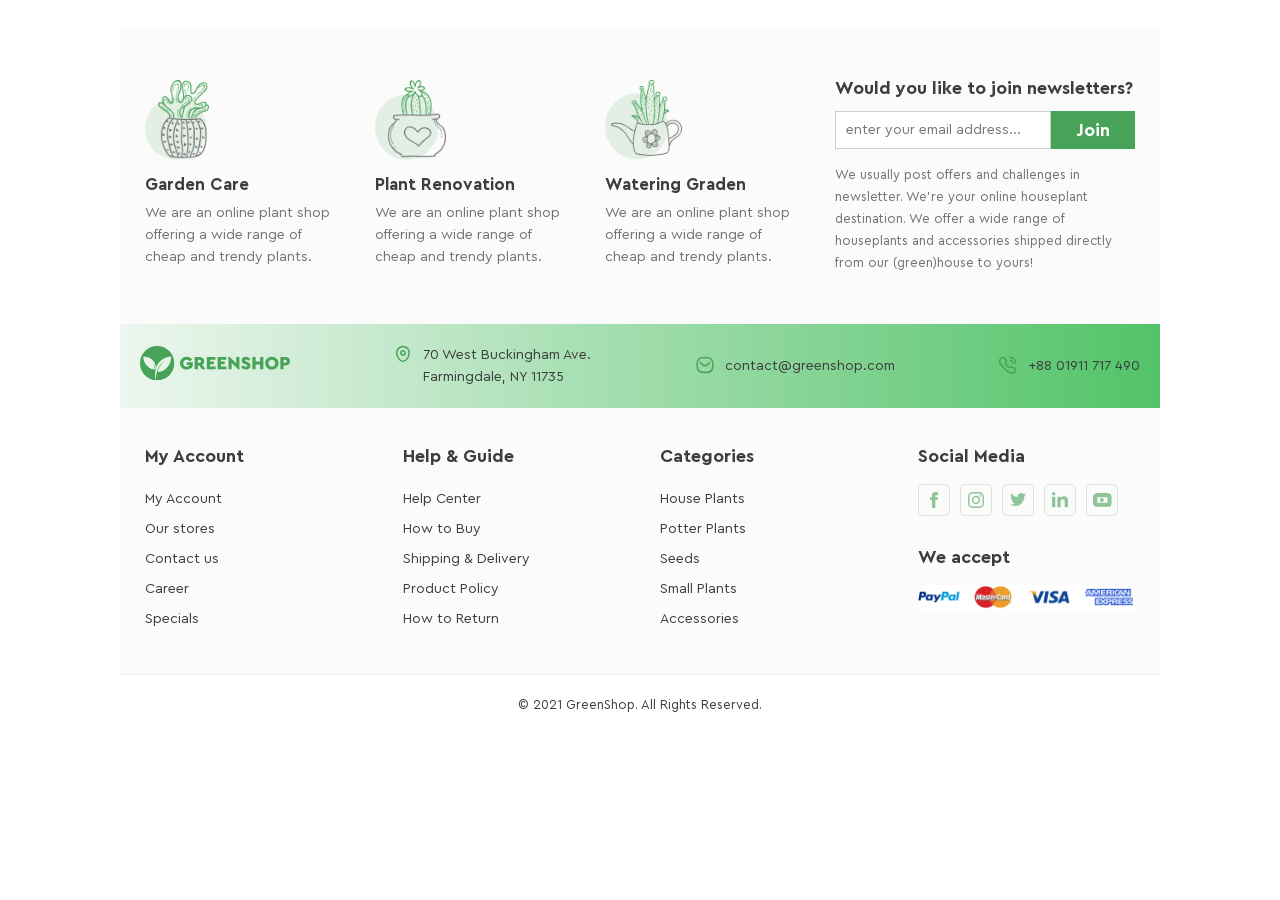
==== commit d7934543: "first com" ====
--- a/index.html
+++ b/index.html
@@ -1,681 +1,373 @@
 <!doctype html>
-<html lang="uk">
+<html lang="en">
   <head>
     <meta charset="UTF-8" />
-    <title>lesson 9</title>
+    <meta name="viewport" content="width=device-width, initial-scale=1.0" />
+    <title>Lesson 11</title>
     <link rel="stylesheet" href="./css/Normalize.css" />
     <link rel="stylesheet" href="./css/style.css" />
   </head>
   <body>
     <div class="container">
-      <main class="shop">
-        <aside class="sidebar">
-          <div>
-            <h3>Categories</h3>
-            <ul class="categories">
-              <li class="active">House Plants</li>
+      <!-- FEATURES SECTION -->
+      <section class="features">
+        <div class="features-wrap">
+          <div class="feature">
+            <div class="feature-icon icon-care"></div>
+            <h3>Garden Care</h3>
+            <p>
+              We are an online plant shop offering a wide range of cheap and
+              trendy plants.
+            </p>
+          </div>
+
+          <div class="feature">
+            <div class="feature-icon icon-renovation"></div>
+            <h3>Plant Renovation</h3>
+            <p>
+              We are an online plant shop offering a wide range of cheap and
+              trendy plants.
+            </p>
+          </div>
+
+          <div class="feature">
+            <div class="feature-icon icon-watering"></div>
+            <h3>Watering Graden</h3>
+            <p>
+              We are an online plant shop offering a wide range of cheap and
+              trendy plants.
+            </p>
+          </div>
+
+          <div class="newsletter">
+            <h3>Would you like to join newsletters?</h3>
+            <form class="newsletter-form">
+              <input type="email" placeholder="enter your email address..." />
+              <button type="submit">Join</button>
+            </form>
+            <p>
+              We usually post offers and challenges in newsletter. We’re your
+              online houseplant destination. We offer a wide range of
+              houseplants and accessories shipped directly from our (green)house
+              to yours!
+            </p>
+          </div>
+        </div>
+      </section>
+
+      <!-- FOOTER -->
+      <footer class="footer">
+        <div class="footer-top">
+          <div class="footer-info">
+            <div class="logo">
+              <svg
+                xmlns="http://www.w3.org/2000/svg"
+                width="150"
+                height="35"
+                viewBox="0 0 150 35"
+                fill="none"
+              >
+                <g clip-path="url(#clip0_4_3318)">
+                  <path
+                    d="M17.15 0C7.67748 0 0 7.67746 0 17.15C0 26.0201 6.73548 33.3175 15.3711 34.207C14.8496 29.9134 15.0436 26.4001 15.7067 23.5135C15.3347 21.7225 14.4898 19.0703 12.5734 17.1864C12.5734 17.1864 13.8348 19.0784 14.5181 21.6214C14.5181 21.6255 14.5221 21.6295 14.5221 21.6335C14.5949 21.9044 14.6596 22.1793 14.7162 22.4623C14.7283 22.527 14.7404 22.5917 14.7526 22.6604C14.8051 22.9515 14.8536 23.2426 14.886 23.5418C5.19513 22.3532 3.12921 13.6569 3.35561 10.3781C13.665 10.9482 15.7754 17.8292 16.0827 22.0985C19.4585 11.0412 30.1843 10.4024 31.0697 10.3781C31.4538 18.8763 25.1509 25.5026 17.6149 26.0807C17.6635 25.8503 17.7201 25.6198 17.7767 25.3934C17.7928 25.3247 17.813 25.26 17.8333 25.1913C17.8777 25.0296 17.9222 24.8679 17.9748 24.7061C17.995 24.6374 18.0192 24.5646 18.0394 24.4959C18.096 24.318 18.1567 24.1442 18.2173 23.9663C18.2335 23.9259 18.2456 23.8854 18.2618 23.845C18.3386 23.6348 18.4195 23.4326 18.5003 23.2305C18.5084 23.2143 18.5125 23.1941 18.5205 23.1779C18.5205 23.1779 18.5205 23.1779 18.5246 23.1779C20.4571 18.5043 24.0229 15.4439 24.0229 15.4439C17.0247 19.4868 15.8441 29.9983 15.6582 34.2231C16.1514 34.2676 16.6446 34.2999 17.15 34.2999C26.6225 34.2999 34.3 26.6225 34.3 17.15C34.3 7.67746 26.6225 0 17.15 0Z"
+                    fill="#46A358"
+                  />
+                  <path
+                    d="M46.7037 10.7454C48.9718 10.7454 50.8234 11.7197 52.0242 13.4986L49.7763 15.4109C48.9718 14.287 47.9974 13.7048 46.6471 13.7048C44.569 13.7048 43.2753 15.0713 43.2753 17.1534C43.2753 19.2719 44.6418 20.695 46.8371 20.695C48.0177 20.695 48.9556 20.2826 49.554 19.5913V19.0091H46.6673V16.2357H52.7762V20.133C52.194 21.164 51.3692 21.9887 50.3019 22.6234C49.2346 23.242 48.0338 23.5614 46.7037 23.5614C42.9923 23.618 39.9237 20.7314 39.9763 17.1534C39.9197 13.5956 42.9923 10.6888 46.7037 10.7454Z"
+                    fill="#46A358"
+                  />
+                  <path
+                    d="M61.9576 23.3316L59.168 19.4908H57.8379V23.3316H54.6157V10.9684H59.4672C62.2204 10.9684 64.2459 12.6543 64.2459 15.2215C64.2459 16.7376 63.5141 17.995 62.2972 18.7429L65.5558 23.3316H61.9576ZM57.8338 16.681H59.4833C60.3809 16.681 60.963 16.0988 60.963 15.2215C60.963 14.3442 60.3809 13.7782 59.4833 13.7782H57.8338V16.681Z"
+                    fill="#46A358"
+                  />
+                  <path
+                    d="M66.8333 10.9684H75.4124V13.8712H70.0555V15.5773H73.876V18.2739H70.0555V20.4288H75.6388V23.3316H66.8333V10.9684Z"
+                    fill="#46A358"
+                  />
+                  <path
+                    d="M77.644 10.9684H86.223V13.8712H80.8662V15.5773H84.6867V18.2739H80.8662V20.4288H86.4494V23.3316H77.644V10.9684Z"
+                    fill="#46A358"
+                  />
+                  <path
+                    d="M99.4192 10.9684V23.558H98.3882L91.681 17.057V23.3316H88.4588V10.742H89.4897L96.197 17.15V10.9684H99.4192Z"
+                    fill="#46A358"
+                  />
+                  <path
+                    d="M103.264 19.135C103.996 20.1094 104.764 20.7279 106.017 20.7279C106.862 20.7279 107.291 20.4288 107.291 19.8264C107.291 19.2846 107.008 19.1148 106.033 18.6822L104.76 18.1203C102.718 17.2187 101.631 16.0584 101.631 14.3927C101.631 12.2015 103.43 10.7379 105.957 10.7379C107.998 10.7379 109.442 11.7123 110.189 13.2284L108.035 14.8779C107.436 13.9803 106.874 13.568 105.993 13.568C105.318 13.568 104.889 13.8307 104.889 14.3563C104.889 14.8051 105.152 15.0517 105.957 15.3671L107.38 15.9654C109.535 16.867 110.545 17.9505 110.545 19.693C110.545 22.0904 108.576 23.5539 106.009 23.5539C103.782 23.5539 101.982 22.4866 101.081 20.7805L103.264 19.135Z"
+                    fill="#46A358"
+                  />
+                  <path
+                    d="M112.393 10.9684H115.615V15.4843H120.131V10.9684H123.353V23.3316H120.131V18.3871H115.615V23.3316H112.393V10.9684Z"
+                    fill="#46A358"
+                  />
+                  <path
+                    d="M131.843 10.742C135.441 10.6652 138.607 13.6084 138.53 17.15C138.603 20.7279 135.441 23.6146 131.843 23.558C128.229 23.6146 125.116 20.7279 125.193 17.15C125.116 13.6084 128.229 10.6692 131.843 10.742ZM131.859 13.7014C129.874 13.7014 128.488 15.1083 128.488 17.15C128.488 18.1809 128.807 19.0218 129.426 19.6606C130.044 20.2792 130.869 20.5986 131.859 20.5986C133.772 20.5986 135.231 19.2119 135.231 17.15C135.235 15.1083 133.772 13.7014 131.859 13.7014Z"
+                    fill="#46A358"
+                  />
+                  <path
+                    d="M140.374 10.9684H145.225C147.979 10.9684 150.004 12.6543 150.004 15.2215C150.004 17.7524 147.926 19.4908 145.225 19.4908H143.596V23.3316H140.374V10.9684ZM145.242 16.681C146.139 16.681 146.721 16.0988 146.721 15.2215C146.721 14.3442 146.139 13.7782 145.242 13.7782H143.592V16.681H145.242Z"
+                    fill="#46A358"
+                  />
+                </g>
+                <defs>
+                  <clipPath id="clip0_4_3318">
+                    <rect width="150" height="34.2999" fill="white" />
+                  </clipPath>
+                </defs>
+              </svg>
+            </div>
+            <div class="footer-adresa">
+              <svg
+                xmlns="http://www.w3.org/2000/svg"
+                width="20"
+                height="20"
+                viewBox="0 0 20 20"
+                fill="none"
+              >
+                <path
+                  fill-rule="evenodd"
+                  clip-rule="evenodd"
+                  d="M12.0918 8.92542C12.0918 7.77436 11.1591 6.84166 10.0081 6.84166C8.85787 6.84166 7.92517 7.77436 7.92517 8.92542C7.92517 10.0756 8.85787 11.0083 10.0081 11.0083C11.1591 11.0083 12.0918 10.0756 12.0918 8.92542Z"
+                  stroke="#46A358"
+                  stroke-width="1.5"
+                  stroke-linecap="round"
+                  stroke-linejoin="round"
+                />
+                <path
+                  fill-rule="evenodd"
+                  clip-rule="evenodd"
+                  d="M9.99959 17.5C7.58457 17.5 3.75 13.2989 3.75 8.8322C3.75 5.33539 6.54758 2.5 9.99959 2.5C13.4516 2.5 16.25 5.33539 16.25 8.8322C16.25 13.2989 12.4154 17.5 9.99959 17.5Z"
+                  stroke="#46A358"
+                  stroke-width="1.5"
+                  stroke-linecap="round"
+                  stroke-linejoin="round"
+                />
+              </svg>
+              <p>70 West Buckingham Ave.<br />Farmingdale, NY 11735</p>
+            </div>
+            <div class="footer-contact">
+              <svg
+                xmlns="http://www.w3.org/2000/svg"
+                width="20"
+                height="20"
+                viewBox="0 0 20 20"
+                fill="none"
+              >
+                <path
+                  d="M14.6208 7.51582C14.6208 7.51582 11.9457 10.7263 9.98917 10.7263C8.03345 10.7263 5.32835 7.51582 5.32835 7.51582"
+                  stroke="#46A358"
+                  stroke-width="1.5"
+                  stroke-linecap="round"
+                  stroke-linejoin="round"
+                />
+                <path
+                  fill-rule="evenodd"
+                  clip-rule="evenodd"
+                  d="M2.0434 9.97397C2.0434 4.27556 4.02752 2.37665 9.9799 2.37665C15.9323 2.37665 17.9164 4.27556 17.9164 9.97397C17.9164 15.6716 15.9323 17.5713 9.9799 17.5713C4.02752 17.5713 2.0434 15.6716 2.0434 9.97397Z"
+                  stroke="#46A358"
+                  stroke-width="1.5"
+                  stroke-linecap="round"
+                  stroke-linejoin="round"
+                />
+              </svg>
+              <p>contact@greenshop.com</p>
+            </div>
+            <div class="footer-phone">
+              <svg
+                xmlns="http://www.w3.org/2000/svg"
+                width="20"
+                height="20"
+                viewBox="0 0 20 20"
+                fill="none"
+              >
+                <path
+                  d="M11.9604 2.29175C15.0446 2.63425 17.4813 5.06758 17.8279 8.15175"
+                  stroke="#46A358"
+                  stroke-width="1.5"
+                  stroke-linecap="round"
+                  stroke-linejoin="round"
+                />
+                <path
+                  d="M11.9604 5.24425C13.4363 5.53091 14.5896 6.68508 14.8771 8.16091"
+                  stroke="#46A358"
+                  stroke-width="1.5"
+                  stroke-linecap="round"
+                  stroke-linejoin="round"
+                />
+                <path
+                  fill-rule="evenodd"
+                  clip-rule="evenodd"
+                  d="M6.41709 13.5825C0.668773 7.83352 1.48617 5.20096 2.09214 4.35263C2.16999 4.21552 4.08875 1.34323 6.14551 3.02839C11.2507 7.23288 4.78761 6.63843 9.07452 10.9261C13.3623 15.2128 12.767 8.74996 16.9716 13.8541C18.6568 15.9117 15.7844 17.8303 15.6482 17.9073C14.7998 18.5141 12.1663 19.3315 6.41709 13.5825Z"
+                  stroke="#46A358"
+                  stroke-width="1.5"
+                  stroke-linecap="round"
+                  stroke-linejoin="round"
+                />
+              </svg>
+              <p>+88 01911 717 490</p>
+            </div>
+          </div>
+        </div>
+
+        <div class="footer-bottom">
+          <div class="footer-col">
+            <h4>My Account</h4>
+            <ul>
+              <li>My Account</li>
+              <li>Our stores</li>
+              <li>Contact us</li>
+              <li>Career</li>
+              <li>Specials</li>
+            </ul>
+          </div>
+
+          <div class="footer-col">
+            <h4>Help & Guide</h4>
+            <ul>
+              <li>Help Center</li>
+              <li>How to Buy</li>
+              <li>Shipping & Delivery</li>
+              <li>Product Policy</li>
+              <li>How to Return</li>
+            </ul>
+          </div>
+
+          <div class="footer-col">
+            <h4>Categories</h4>
+            <ul>
+              <li>House Plants</li>
               <li>Potter Plants</li>
               <li>Seeds</li>
               <li>Small Plants</li>
-              <li>Big Plants</li>
-              <li>Succulents</li>
-              <li>Terrariums</li>
-              <li>Gardening</li>
               <li>Accessories</li>
             </ul>
           </div>
-          <div class="sale">
-            <img class="sale-banner" src="./img/Banner.png" alt="sale" />
-          </div>
-        </aside>
-
-        <section class="products">
-          <div class="products-header">
-            <nav class="tabs">
-              <a class="active" href="#">All Plants</a>
-              <a href="#">New Arrivals</a>
-              <a href="#">Sale</a>
-            </nav>
-            <div class="sort">
-              Sort by: Default sorting
-              <button class="sort-btn">
-                <svg
-                  xmlns="http://www.w3.org/2000/svg"
-                  width="16"
-                  height="16"
-                  viewBox="0 0 16 16"
-                  fill="none"
-                >
-                  <path
-                    d="M12.6667 5.66669L8.00004 10.3334L3.33337 5.66669"
-                    stroke="#3D3D3D"
-                    stroke-width="1.5"
-                    stroke-linecap="round"
-                    stroke-linejoin="round"
-                  />
-                </svg>
-              </button>
-            </div>
-          </div>
-
-          <ul class="list-card">
-            <li class="card">
-              <div class="card-img">
-                <img src="./img/img1.png" alt="Plant" />
-                <div class="card-svg">
-                  <button class="card-btn">
-                    <svg
-                      xmlns="http://www.w3.org/2000/svg"
-                      width="20"
-                      height="20"
-                      viewBox="0 0 20 20"
-                      fill="none"
-                    >
-                      <g clip-path="url(#clip0_2_1949)">
-                        <path
-                          d="M14.294 16.8745H8.24077C5.65655 16.8745 3.55412 14.7721 3.55412 12.1879V7.38405C3.55412 4.98175 2.35676 2.75813 0.351225 1.4358C-0.00894369 1.19834 -0.108379 0.713895 0.129078 0.353726C0.366535 -0.00648163 0.850939 -0.105956 1.21119 0.131579C2.35606 0.886442 3.28487 1.88204 3.94905 3.02832C4.09258 3.18911 5.24995 4.41584 7.14726 4.41584H16.142C18.596 4.36995 20.5168 6.83267 19.8752 9.20138L18.8397 13.3284C18.3159 15.4163 16.4466 16.8745 14.294 16.8745ZM4.91926 5.53677C5.04912 6.1367 5.11634 6.7553 5.11634 7.38405V12.1879C5.11634 13.9107 6.51796 15.3123 8.24077 15.3123H14.294C15.7291 15.3123 16.9752 14.3401 17.3245 12.9482L18.3599 8.82121C18.7412 7.41373 17.5997 5.95084 16.142 5.97806H7.14722C6.28913 5.97806 5.54224 5.79305 4.91926 5.53677ZM7.85021 19.0226C7.85021 18.4833 7.41307 18.0462 6.87383 18.0462C5.57828 18.0978 5.57942 19.9479 6.87383 19.999C7.41307 19.999 7.85021 19.5618 7.85021 19.0226ZM15.6222 19.0226C15.6222 18.4833 15.1851 18.0462 14.6459 18.0462C13.3503 18.0978 13.3514 19.9479 14.6459 19.999C15.1851 19.999 15.6222 19.5618 15.6222 19.0226ZM16.9231 8.32138C16.9231 7.88998 16.5734 7.54027 16.142 7.54027H7.45966C6.42329 7.58152 6.42407 9.0616 7.45966 9.10249H16.142C16.5734 9.10249 16.9231 8.75279 16.9231 8.32138Z"
-                          fill="currentColor"
-                        />
-                      </g>
-                      <defs>
-                        <clipPath id="clip0_2_1949">
-                          <rect width="20" height="20" fill="white" />
-                        </clipPath>
-                      </defs>
-                    </svg>
-                  </button>
-                  <button class="card-btn">
-                    <svg
-                      xmlns="http://www.w3.org/2000/svg"
-                      width="20"
-                      height="20"
-                      viewBox="0 0 20 20"
-                      fill="none"
-                    >
-                      <path
-                        d="M10 18.8873C9.71527 18.8873 9.44077 18.7842 9.22684 18.5968C8.41888 17.8903 7.63992 17.2264 6.95267 16.6408L6.94916 16.6377C4.93423 14.9207 3.19427 13.4378 1.98364 11.9771C0.630341 10.3441 0 8.79578 0 7.10434C0 5.46097 0.563507 3.94485 1.58661 2.83508C2.62192 1.71219 4.04251 1.09375 5.58716 1.09375C6.74164 1.09375 7.79892 1.45874 8.72955 2.1785C9.19922 2.54181 9.62494 2.98645 10 3.5051C10.3752 2.98645 10.8008 2.54181 11.2706 2.1785C12.2012 1.45874 13.2585 1.09375 14.413 1.09375C15.9575 1.09375 17.3782 1.71219 18.4135 2.83508C19.4366 3.94485 20 5.46097 20 7.10434C20 8.79578 19.3698 10.3441 18.0165 11.9769C16.8059 13.4378 15.0661 14.9205 13.0515 16.6374C12.363 17.224 11.5828 17.8889 10.773 18.5971C10.5592 18.7842 10.2846 18.8873 10 18.8873ZM5.58716 2.26532C4.37363 2.26532 3.25882 2.74963 2.44781 3.62915C1.62476 4.52194 1.17142 5.75607 1.17142 7.10434C1.17142 8.52692 1.70013 9.79919 2.88559 11.2296C4.03137 12.6122 5.73563 14.0645 7.70889 15.7462L7.71255 15.7492C8.4024 16.3371 9.18442 17.0036 9.99832 17.7153C10.8171 17.0023 11.6003 16.3347 12.2916 15.7458C14.2647 14.0642 15.9688 12.6122 17.1146 11.2296C18.2999 9.79919 18.8286 8.52692 18.8286 7.10434C18.8286 5.75607 18.3752 4.52194 17.5522 3.62915C16.7413 2.74963 15.6264 2.26532 14.413 2.26532C13.524 2.26532 12.7078 2.54791 11.9872 3.10516C11.3449 3.60199 10.8975 4.23004 10.6352 4.66949C10.5003 4.89548 10.2629 5.03036 10 5.03036C9.73709 5.03036 9.49966 4.89548 9.36478 4.66949C9.10263 4.23004 8.65524 3.60199 8.01285 3.10516C7.29218 2.54791 6.47598 2.26532 5.58716 2.26532Z"
-                        fill="currentColor"
-                      />
-                    </svg>
-                  </button>
-                  <button class="card-btn">
-                    <svg
-                      xmlns="http://www.w3.org/2000/svg"
-                      width="20"
-                      height="20"
-                      viewBox="0 0 20 20"
-                      fill="none"
-                    >
-                      <g clip-path="url(#clip0_2_1953)">
-                        <path
-                          d="M14.5656 16.0023C10.5704 19.1859 4.98549 18.3049 2.02729 14.6536C-0.827886 11.1285 -0.64932 6.04314 2.44811 2.82458C5.64856 -0.50074 10.6802 -0.944658 14.3277 1.78316C15.6345 2.76027 16.6104 4.00337 17.246 5.50807C17.8853 7.02151 18.0795 8.59614 17.8578 10.2201C17.6368 11.8365 16.9918 13.2769 15.9423 14.6212C16.0272 14.6767 16.1178 14.7167 16.1827 14.7816C17.3365 15.9305 18.4859 17.0836 19.6397 18.2325C19.9132 18.5047 20.0493 18.8218 19.9682 19.204C19.8071 19.9644 18.9018 20.2579 18.3211 19.7359C18.0489 19.4918 17.7985 19.2227 17.54 18.9642C16.5923 18.0171 15.6451 17.0693 14.6973 16.1221C14.658 16.0847 14.6168 16.0497 14.5656 16.0023ZM15.9529 8.98636C15.9629 5.12659 12.8468 2.00605 8.97825 2.00043C5.12035 1.99481 2.00669 5.09037 1.98983 8.94765C1.97297 12.8168 5.08289 15.9461 8.96326 15.9642C12.8055 15.9823 15.9429 12.8499 15.9529 8.98636Z"
-                          fill="currentColor"
-                        />
-                      </g>
-                      <defs>
-                        <clipPath id="clip0_2_1953">
-                          <rect width="19.9913" height="20" fill="white" />
-                        </clipPath>
-                      </defs>
-                    </svg>
-                  </button>
-                </div>
-              </div>
-              <h4>Barberton Daisy</h4>
-              <span class="price">$119.00</span>
-            </li>
-            <li class="card">
-              <div class="card-img">
-                <img src="./img/img2.png" alt="Plant" />
-                <div class="card-svg">
-                  <button class="card-btn">
-                    <svg
-                      xmlns="http://www.w3.org/2000/svg"
-                      width="20"
-                      height="20"
-                      viewBox="0 0 20 20"
-                      fill="none"
-                    >
-                      <g clip-path="url(#clip0_2_1949)">
-                        <path
-                          d="M14.294 16.8745H8.24077C5.65655 16.8745 3.55412 14.7721 3.55412 12.1879V7.38405C3.55412 4.98175 2.35676 2.75813 0.351225 1.4358C-0.00894369 1.19834 -0.108379 0.713895 0.129078 0.353726C0.366535 -0.00648163 0.850939 -0.105956 1.21119 0.131579C2.35606 0.886442 3.28487 1.88204 3.94905 3.02832C4.09258 3.18911 5.24995 4.41584 7.14726 4.41584H16.142C18.596 4.36995 20.5168 6.83267 19.8752 9.20138L18.8397 13.3284C18.3159 15.4163 16.4466 16.8745 14.294 16.8745ZM4.91926 5.53677C5.04912 6.1367 5.11634 6.7553 5.11634 7.38405V12.1879C5.11634 13.9107 6.51796 15.3123 8.24077 15.3123H14.294C15.7291 15.3123 16.9752 14.3401 17.3245 12.9482L18.3599 8.82121C18.7412 7.41373 17.5997 5.95084 16.142 5.97806H7.14722C6.28913 5.97806 5.54224 5.79305 4.91926 5.53677ZM7.85021 19.0226C7.85021 18.4833 7.41307 18.0462 6.87383 18.0462C5.57828 18.0978 5.57942 19.9479 6.87383 19.999C7.41307 19.999 7.85021 19.5618 7.85021 19.0226ZM15.6222 19.0226C15.6222 18.4833 15.1851 18.0462 14.6459 18.0462C13.3503 18.0978 13.3514 19.9479 14.6459 19.999C15.1851 19.999 15.6222 19.5618 15.6222 19.0226ZM16.9231 8.32138C16.9231 7.88998 16.5734 7.54027 16.142 7.54027H7.45966C6.42329 7.58152 6.42407 9.0616 7.45966 9.10249H16.142C16.5734 9.10249 16.9231 8.75279 16.9231 8.32138Z"
-                          fill="currentColor"
-                        />
-                      </g>
-                      <defs>
-                        <clipPath id="clip0_2_1949">
-                          <rect width="20" height="20" fill="white" />
-                        </clipPath>
-                      </defs>
-                    </svg>
-                  </button>
-                  <button class="card-btn">
-                    <svg
-                      xmlns="http://www.w3.org/2000/svg"
-                      width="20"
-                      height="20"
-                      viewBox="0 0 20 20"
-                      fill="none"
-                    >
-                      <path
-                        d="M10 18.8873C9.71527 18.8873 9.44077 18.7842 9.22684 18.5968C8.41888 17.8903 7.63992 17.2264 6.95267 16.6408L6.94916 16.6377C4.93423 14.9207 3.19427 13.4378 1.98364 11.9771C0.630341 10.3441 0 8.79578 0 7.10434C0 5.46097 0.563507 3.94485 1.58661 2.83508C2.62192 1.71219 4.04251 1.09375 5.58716 1.09375C6.74164 1.09375 7.79892 1.45874 8.72955 2.1785C9.19922 2.54181 9.62494 2.98645 10 3.5051C10.3752 2.98645 10.8008 2.54181 11.2706 2.1785C12.2012 1.45874 13.2585 1.09375 14.413 1.09375C15.9575 1.09375 17.3782 1.71219 18.4135 2.83508C19.4366 3.94485 20 5.46097 20 7.10434C20 8.79578 19.3698 10.3441 18.0165 11.9769C16.8059 13.4378 15.0661 14.9205 13.0515 16.6374C12.363 17.224 11.5828 17.8889 10.773 18.5971C10.5592 18.7842 10.2846 18.8873 10 18.8873ZM5.58716 2.26532C4.37363 2.26532 3.25882 2.74963 2.44781 3.62915C1.62476 4.52194 1.17142 5.75607 1.17142 7.10434C1.17142 8.52692 1.70013 9.79919 2.88559 11.2296C4.03137 12.6122 5.73563 14.0645 7.70889 15.7462L7.71255 15.7492C8.4024 16.3371 9.18442 17.0036 9.99832 17.7153C10.8171 17.0023 11.6003 16.3347 12.2916 15.7458C14.2647 14.0642 15.9688 12.6122 17.1146 11.2296C18.2999 9.79919 18.8286 8.52692 18.8286 7.10434C18.8286 5.75607 18.3752 4.52194 17.5522 3.62915C16.7413 2.74963 15.6264 2.26532 14.413 2.26532C13.524 2.26532 12.7078 2.54791 11.9872 3.10516C11.3449 3.60199 10.8975 4.23004 10.6352 4.66949C10.5003 4.89548 10.2629 5.03036 10 5.03036C9.73709 5.03036 9.49966 4.89548 9.36478 4.66949C9.10263 4.23004 8.65524 3.60199 8.01285 3.10516C7.29218 2.54791 6.47598 2.26532 5.58716 2.26532Z"
-                        fill="currentColor"
-                      />
-                    </svg>
-                  </button>
-                  <button class="card-btn">
-                    <svg
-                      xmlns="http://www.w3.org/2000/svg"
-                      width="20"
-                      height="20"
-                      viewBox="0 0 20 20"
-                      fill="none"
-                    >
-                      <g clip-path="url(#clip0_2_1953)">
-                        <path
-                          d="M14.5656 16.0023C10.5704 19.1859 4.98549 18.3049 2.02729 14.6536C-0.827886 11.1285 -0.64932 6.04314 2.44811 2.82458C5.64856 -0.50074 10.6802 -0.944658 14.3277 1.78316C15.6345 2.76027 16.6104 4.00337 17.246 5.50807C17.8853 7.02151 18.0795 8.59614 17.8578 10.2201C17.6368 11.8365 16.9918 13.2769 15.9423 14.6212C16.0272 14.6767 16.1178 14.7167 16.1827 14.7816C17.3365 15.9305 18.4859 17.0836 19.6397 18.2325C19.9132 18.5047 20.0493 18.8218 19.9682 19.204C19.8071 19.9644 18.9018 20.2579 18.3211 19.7359C18.0489 19.4918 17.7985 19.2227 17.54 18.9642C16.5923 18.0171 15.6451 17.0693 14.6973 16.1221C14.658 16.0847 14.6168 16.0497 14.5656 16.0023ZM15.9529 8.98636C15.9629 5.12659 12.8468 2.00605 8.97825 2.00043C5.12035 1.99481 2.00669 5.09037 1.98983 8.94765C1.97297 12.8168 5.08289 15.9461 8.96326 15.9642C12.8055 15.9823 15.9429 12.8499 15.9529 8.98636Z"
-                          fill="currentColor"
-                        />
-                      </g>
-                      <defs>
-                        <clipPath id="clip0_2_1953">
-                          <rect width="19.9913" height="20" fill="white" />
-                        </clipPath>
-                      </defs>
-                    </svg>
-                  </button>
-                </div>
-              </div>
-              <h4>Angel Wing Begonia</h4>
-              <span class="price">$169.00</span>
-            </li>
-            <li class="card">
-              <div class="card-img">
-                <span class="badge">13% OFF</span>
-                <img src="./img/img3.png" alt="Plant" />
-                <div class="card-svg">
-                  <button class="card-btn">
-                    <svg
-                      xmlns="http://www.w3.org/2000/svg"
-                      width="20"
-                      height="20"
-                      viewBox="0 0 20 20"
-                      fill="none"
-                    >
-                      <g clip-path="url(#clip0_2_1949)">
-                        <path
-                          d="M14.294 16.8745H8.24077C5.65655 16.8745 3.55412 14.7721 3.55412 12.1879V7.38405C3.55412 4.98175 2.35676 2.75813 0.351225 1.4358C-0.00894369 1.19834 -0.108379 0.713895 0.129078 0.353726C0.366535 -0.00648163 0.850939 -0.105956 1.21119 0.131579C2.35606 0.886442 3.28487 1.88204 3.94905 3.02832C4.09258 3.18911 5.24995 4.41584 7.14726 4.41584H16.142C18.596 4.36995 20.5168 6.83267 19.8752 9.20138L18.8397 13.3284C18.3159 15.4163 16.4466 16.8745 14.294 16.8745ZM4.91926 5.53677C5.04912 6.1367 5.11634 6.7553 5.11634 7.38405V12.1879C5.11634 13.9107 6.51796 15.3123 8.24077 15.3123H14.294C15.7291 15.3123 16.9752 14.3401 17.3245 12.9482L18.3599 8.82121C18.7412 7.41373 17.5997 5.95084 16.142 5.97806H7.14722C6.28913 5.97806 5.54224 5.79305 4.91926 5.53677ZM7.85021 19.0226C7.85021 18.4833 7.41307 18.0462 6.87383 18.0462C5.57828 18.0978 5.57942 19.9479 6.87383 19.999C7.41307 19.999 7.85021 19.5618 7.85021 19.0226ZM15.6222 19.0226C15.6222 18.4833 15.1851 18.0462 14.6459 18.0462C13.3503 18.0978 13.3514 19.9479 14.6459 19.999C15.1851 19.999 15.6222 19.5618 15.6222 19.0226ZM16.9231 8.32138C16.9231 7.88998 16.5734 7.54027 16.142 7.54027H7.45966C6.42329 7.58152 6.42407 9.0616 7.45966 9.10249H16.142C16.5734 9.10249 16.9231 8.75279 16.9231 8.32138Z"
-                          fill="currentColor"
-                        />
-                      </g>
-                      <defs>
-                        <clipPath id="clip0_2_1949">
-                          <rect width="20" height="20" fill="white" />
-                        </clipPath>
-                      </defs>
-                    </svg>
-                  </button>
-                  <button class="card-btn">
-                    <svg
-                      xmlns="http://www.w3.org/2000/svg"
-                      width="20"
-                      height="20"
-                      viewBox="0 0 20 20"
-                      fill="none"
-                    >
-                      <path
-                        d="M10 18.8873C9.71527 18.8873 9.44077 18.7842 9.22684 18.5968C8.41888 17.8903 7.63992 17.2264 6.95267 16.6408L6.94916 16.6377C4.93423 14.9207 3.19427 13.4378 1.98364 11.9771C0.630341 10.3441 0 8.79578 0 7.10434C0 5.46097 0.563507 3.94485 1.58661 2.83508C2.62192 1.71219 4.04251 1.09375 5.58716 1.09375C6.74164 1.09375 7.79892 1.45874 8.72955 2.1785C9.19922 2.54181 9.62494 2.98645 10 3.5051C10.3752 2.98645 10.8008 2.54181 11.2706 2.1785C12.2012 1.45874 13.2585 1.09375 14.413 1.09375C15.9575 1.09375 17.3782 1.71219 18.4135 2.83508C19.4366 3.94485 20 5.46097 20 7.10434C20 8.79578 19.3698 10.3441 18.0165 11.9769C16.8059 13.4378 15.0661 14.9205 13.0515 16.6374C12.363 17.224 11.5828 17.8889 10.773 18.5971C10.5592 18.7842 10.2846 18.8873 10 18.8873ZM5.58716 2.26532C4.37363 2.26532 3.25882 2.74963 2.44781 3.62915C1.62476 4.52194 1.17142 5.75607 1.17142 7.10434C1.17142 8.52692 1.70013 9.79919 2.88559 11.2296C4.03137 12.6122 5.73563 14.0645 7.70889 15.7462L7.71255 15.7492C8.4024 16.3371 9.18442 17.0036 9.99832 17.7153C10.8171 17.0023 11.6003 16.3347 12.2916 15.7458C14.2647 14.0642 15.9688 12.6122 17.1146 11.2296C18.2999 9.79919 18.8286 8.52692 18.8286 7.10434C18.8286 5.75607 18.3752 4.52194 17.5522 3.62915C16.7413 2.74963 15.6264 2.26532 14.413 2.26532C13.524 2.26532 12.7078 2.54791 11.9872 3.10516C11.3449 3.60199 10.8975 4.23004 10.6352 4.66949C10.5003 4.89548 10.2629 5.03036 10 5.03036C9.73709 5.03036 9.49966 4.89548 9.36478 4.66949C9.10263 4.23004 8.65524 3.60199 8.01285 3.10516C7.29218 2.54791 6.47598 2.26532 5.58716 2.26532Z"
-                        fill="currentColor"
-                      />
-                    </svg>
-                  </button>
-                  <button class="card-btn">
-                    <svg
-                      xmlns="http://www.w3.org/2000/svg"
-                      width="20"
-                      height="20"
-                      viewBox="0 0 20 20"
-                      fill="none"
-                    >
-                      <g clip-path="url(#clip0_2_1953)">
-                        <path
-                          d="M14.5656 16.0023C10.5704 19.1859 4.98549 18.3049 2.02729 14.6536C-0.827886 11.1285 -0.64932 6.04314 2.44811 2.82458C5.64856 -0.50074 10.6802 -0.944658 14.3277 1.78316C15.6345 2.76027 16.6104 4.00337 17.246 5.50807C17.8853 7.02151 18.0795 8.59614 17.8578 10.2201C17.6368 11.8365 16.9918 13.2769 15.9423 14.6212C16.0272 14.6767 16.1178 14.7167 16.1827 14.7816C17.3365 15.9305 18.4859 17.0836 19.6397 18.2325C19.9132 18.5047 20.0493 18.8218 19.9682 19.204C19.8071 19.9644 18.9018 20.2579 18.3211 19.7359C18.0489 19.4918 17.7985 19.2227 17.54 18.9642C16.5923 18.0171 15.6451 17.0693 14.6973 16.1221C14.658 16.0847 14.6168 16.0497 14.5656 16.0023ZM15.9529 8.98636C15.9629 5.12659 12.8468 2.00605 8.97825 2.00043C5.12035 1.99481 2.00669 5.09037 1.98983 8.94765C1.97297 12.8168 5.08289 15.9461 8.96326 15.9642C12.8055 15.9823 15.9429 12.8499 15.9529 8.98636Z"
-                          fill="currentColor"
-                        />
-                      </g>
-                      <defs>
-                        <clipPath id="clip0_2_1953">
-                          <rect width="19.9913" height="20" fill="white" />
-                        </clipPath>
-                      </defs>
-                    </svg>
-                  </button>
-                </div>
-              </div>
-              <h4>African Violet</h4>
-              <div class="price-box">
-                <span class="price">$199.00</span>
-                <span class="old-price">$229.00</span>
-              </div>
-            </li>
-            <li class="card">
-              <div class="card-img">
-                <img src="./img/img4.png" alt="Plant" />
-                <div class="card-svg">
-                  <button class="card-btn">
-                    <svg
-                      xmlns="http://www.w3.org/2000/svg"
-                      width="20"
-                      height="20"
-                      viewBox="0 0 20 20"
-                      fill="none"
-                    >
-                      <g clip-path="url(#clip0_2_1949)">
-                        <path
-                          d="M14.294 16.8745H8.24077C5.65655 16.8745 3.55412 14.7721 3.55412 12.1879V7.38405C3.55412 4.98175 2.35676 2.75813 0.351225 1.4358C-0.00894369 1.19834 -0.108379 0.713895 0.129078 0.353726C0.366535 -0.00648163 0.850939 -0.105956 1.21119 0.131579C2.35606 0.886442 3.28487 1.88204 3.94905 3.02832C4.09258 3.18911 5.24995 4.41584 7.14726 4.41584H16.142C18.596 4.36995 20.5168 6.83267 19.8752 9.20138L18.8397 13.3284C18.3159 15.4163 16.4466 16.8745 14.294 16.8745ZM4.91926 5.53677C5.04912 6.1367 5.11634 6.7553 5.11634 7.38405V12.1879C5.11634 13.9107 6.51796 15.3123 8.24077 15.3123H14.294C15.7291 15.3123 16.9752 14.3401 17.3245 12.9482L18.3599 8.82121C18.7412 7.41373 17.5997 5.95084 16.142 5.97806H7.14722C6.28913 5.97806 5.54224 5.79305 4.91926 5.53677ZM7.85021 19.0226C7.85021 18.4833 7.41307 18.0462 6.87383 18.0462C5.57828 18.0978 5.57942 19.9479 6.87383 19.999C7.41307 19.999 7.85021 19.5618 7.85021 19.0226ZM15.6222 19.0226C15.6222 18.4833 15.1851 18.0462 14.6459 18.0462C13.3503 18.0978 13.3514 19.9479 14.6459 19.999C15.1851 19.999 15.6222 19.5618 15.6222 19.0226ZM16.9231 8.32138C16.9231 7.88998 16.5734 7.54027 16.142 7.54027H7.45966C6.42329 7.58152 6.42407 9.0616 7.45966 9.10249H16.142C16.5734 9.10249 16.9231 8.75279 16.9231 8.32138Z"
-                          fill="currentColor"
-                        />
-                      </g>
-                      <defs>
-                        <clipPath id="clip0_2_1949">
-                          <rect width="20" height="20" fill="white" />
-                        </clipPath>
-                      </defs>
-                    </svg>
-                  </button>
-                  <button class="card-btn">
-                    <svg
-                      xmlns="http://www.w3.org/2000/svg"
-                      width="20"
-                      height="20"
-                      viewBox="0 0 20 20"
-                      fill="none"
-                    >
-                      <path
-                        d="M10 18.8873C9.71527 18.8873 9.44077 18.7842 9.22684 18.5968C8.41888 17.8903 7.63992 17.2264 6.95267 16.6408L6.94916 16.6377C4.93423 14.9207 3.19427 13.4378 1.98364 11.9771C0.630341 10.3441 0 8.79578 0 7.10434C0 5.46097 0.563507 3.94485 1.58661 2.83508C2.62192 1.71219 4.04251 1.09375 5.58716 1.09375C6.74164 1.09375 7.79892 1.45874 8.72955 2.1785C9.19922 2.54181 9.62494 2.98645 10 3.5051C10.3752 2.98645 10.8008 2.54181 11.2706 2.1785C12.2012 1.45874 13.2585 1.09375 14.413 1.09375C15.9575 1.09375 17.3782 1.71219 18.4135 2.83508C19.4366 3.94485 20 5.46097 20 7.10434C20 8.79578 19.3698 10.3441 18.0165 11.9769C16.8059 13.4378 15.0661 14.9205 13.0515 16.6374C12.363 17.224 11.5828 17.8889 10.773 18.5971C10.5592 18.7842 10.2846 18.8873 10 18.8873ZM5.58716 2.26532C4.37363 2.26532 3.25882 2.74963 2.44781 3.62915C1.62476 4.52194 1.17142 5.75607 1.17142 7.10434C1.17142 8.52692 1.70013 9.79919 2.88559 11.2296C4.03137 12.6122 5.73563 14.0645 7.70889 15.7462L7.71255 15.7492C8.4024 16.3371 9.18442 17.0036 9.99832 17.7153C10.8171 17.0023 11.6003 16.3347 12.2916 15.7458C14.2647 14.0642 15.9688 12.6122 17.1146 11.2296C18.2999 9.79919 18.8286 8.52692 18.8286 7.10434C18.8286 5.75607 18.3752 4.52194 17.5522 3.62915C16.7413 2.74963 15.6264 2.26532 14.413 2.26532C13.524 2.26532 12.7078 2.54791 11.9872 3.10516C11.3449 3.60199 10.8975 4.23004 10.6352 4.66949C10.5003 4.89548 10.2629 5.03036 10 5.03036C9.73709 5.03036 9.49966 4.89548 9.36478 4.66949C9.10263 4.23004 8.65524 3.60199 8.01285 3.10516C7.29218 2.54791 6.47598 2.26532 5.58716 2.26532Z"
-                        fill="currentColor"
-                      />
-                    </svg>
-                  </button>
-                  <button class="card-btn">
-                    <svg
-                      xmlns="http://www.w3.org/2000/svg"
-                      width="20"
-                      height="20"
-                      viewBox="0 0 20 20"
-                      fill="none"
-                    >
-                      <g clip-path="url(#clip0_2_1953)">
-                        <path
-                          d="M14.5656 16.0023C10.5704 19.1859 4.98549 18.3049 2.02729 14.6536C-0.827886 11.1285 -0.64932 6.04314 2.44811 2.82458C5.64856 -0.50074 10.6802 -0.944658 14.3277 1.78316C15.6345 2.76027 16.6104 4.00337 17.246 5.50807C17.8853 7.02151 18.0795 8.59614 17.8578 10.2201C17.6368 11.8365 16.9918 13.2769 15.9423 14.6212C16.0272 14.6767 16.1178 14.7167 16.1827 14.7816C17.3365 15.9305 18.4859 17.0836 19.6397 18.2325C19.9132 18.5047 20.0493 18.8218 19.9682 19.204C19.8071 19.9644 18.9018 20.2579 18.3211 19.7359C18.0489 19.4918 17.7985 19.2227 17.54 18.9642C16.5923 18.0171 15.6451 17.0693 14.6973 16.1221C14.658 16.0847 14.6168 16.0497 14.5656 16.0023ZM15.9529 8.98636C15.9629 5.12659 12.8468 2.00605 8.97825 2.00043C5.12035 1.99481 2.00669 5.09037 1.98983 8.94765C1.97297 12.8168 5.08289 15.9461 8.96326 15.9642C12.8055 15.9823 15.9429 12.8499 15.9529 8.98636Z"
-                          fill="currentColor"
-                        />
-                      </g>
-                      <defs>
-                        <clipPath id="clip0_2_1953">
-                          <rect width="19.9913" height="20" fill="white" />
-                        </clipPath>
-                      </defs>
-                    </svg>
-                  </button>
-                </div>
-              </div>
-              <h4>Beach Spider Lily</h4>
-              <span class="price">$129.00</span>
-            </li>
-            <li class="card">
-              <div class="card-img">
-                <img src="./img/img5.png" alt="Plant" />
-                <div class="card-svg">
-                  <button class="card-btn">
-                    <svg
-                      xmlns="http://www.w3.org/2000/svg"
-                      width="20"
-                      height="20"
-                      viewBox="0 0 20 20"
-                      fill="none"
-                    >
-                      <g clip-path="url(#clip0_2_1949)">
-                        <path
-                          d="M14.294 16.8745H8.24077C5.65655 16.8745 3.55412 14.7721 3.55412 12.1879V7.38405C3.55412 4.98175 2.35676 2.75813 0.351225 1.4358C-0.00894369 1.19834 -0.108379 0.713895 0.129078 0.353726C0.366535 -0.00648163 0.850939 -0.105956 1.21119 0.131579C2.35606 0.886442 3.28487 1.88204 3.94905 3.02832C4.09258 3.18911 5.24995 4.41584 7.14726 4.41584H16.142C18.596 4.36995 20.5168 6.83267 19.8752 9.20138L18.8397 13.3284C18.3159 15.4163 16.4466 16.8745 14.294 16.8745ZM4.91926 5.53677C5.04912 6.1367 5.11634 6.7553 5.11634 7.38405V12.1879C5.11634 13.9107 6.51796 15.3123 8.24077 15.3123H14.294C15.7291 15.3123 16.9752 14.3401 17.3245 12.9482L18.3599 8.82121C18.7412 7.41373 17.5997 5.95084 16.142 5.97806H7.14722C6.28913 5.97806 5.54224 5.79305 4.91926 5.53677ZM7.85021 19.0226C7.85021 18.4833 7.41307 18.0462 6.87383 18.0462C5.57828 18.0978 5.57942 19.9479 6.87383 19.999C7.41307 19.999 7.85021 19.5618 7.85021 19.0226ZM15.6222 19.0226C15.6222 18.4833 15.1851 18.0462 14.6459 18.0462C13.3503 18.0978 13.3514 19.9479 14.6459 19.999C15.1851 19.999 15.6222 19.5618 15.6222 19.0226ZM16.9231 8.32138C16.9231 7.88998 16.5734 7.54027 16.142 7.54027H7.45966C6.42329 7.58152 6.42407 9.0616 7.45966 9.10249H16.142C16.5734 9.10249 16.9231 8.75279 16.9231 8.32138Z"
-                          fill="currentColor"
-                        />
-                      </g>
-                      <defs>
-                        <clipPath id="clip0_2_1949">
-                          <rect width="20" height="20" fill="white" />
-                        </clipPath>
-                      </defs>
-                    </svg>
-                  </button>
-                  <button class="card-btn">
-                    <svg
-                      xmlns="http://www.w3.org/2000/svg"
-                      width="20"
-                      height="20"
-                      viewBox="0 0 20 20"
-                      fill="none"
-                    >
-                      <path
-                        d="M10 18.8873C9.71527 18.8873 9.44077 18.7842 9.22684 18.5968C8.41888 17.8903 7.63992 17.2264 6.95267 16.6408L6.94916 16.6377C4.93423 14.9207 3.19427 13.4378 1.98364 11.9771C0.630341 10.3441 0 8.79578 0 7.10434C0 5.46097 0.563507 3.94485 1.58661 2.83508C2.62192 1.71219 4.04251 1.09375 5.58716 1.09375C6.74164 1.09375 7.79892 1.45874 8.72955 2.1785C9.19922 2.54181 9.62494 2.98645 10 3.5051C10.3752 2.98645 10.8008 2.54181 11.2706 2.1785C12.2012 1.45874 13.2585 1.09375 14.413 1.09375C15.9575 1.09375 17.3782 1.71219 18.4135 2.83508C19.4366 3.94485 20 5.46097 20 7.10434C20 8.79578 19.3698 10.3441 18.0165 11.9769C16.8059 13.4378 15.0661 14.9205 13.0515 16.6374C12.363 17.224 11.5828 17.8889 10.773 18.5971C10.5592 18.7842 10.2846 18.8873 10 18.8873ZM5.58716 2.26532C4.37363 2.26532 3.25882 2.74963 2.44781 3.62915C1.62476 4.52194 1.17142 5.75607 1.17142 7.10434C1.17142 8.52692 1.70013 9.79919 2.88559 11.2296C4.03137 12.6122 5.73563 14.0645 7.70889 15.7462L7.71255 15.7492C8.4024 16.3371 9.18442 17.0036 9.99832 17.7153C10.8171 17.0023 11.6003 16.3347 12.2916 15.7458C14.2647 14.0642 15.9688 12.6122 17.1146 11.2296C18.2999 9.79919 18.8286 8.52692 18.8286 7.10434C18.8286 5.75607 18.3752 4.52194 17.5522 3.62915C16.7413 2.74963 15.6264 2.26532 14.413 2.26532C13.524 2.26532 12.7078 2.54791 11.9872 3.10516C11.3449 3.60199 10.8975 4.23004 10.6352 4.66949C10.5003 4.89548 10.2629 5.03036 10 5.03036C9.73709 5.03036 9.49966 4.89548 9.36478 4.66949C9.10263 4.23004 8.65524 3.60199 8.01285 3.10516C7.29218 2.54791 6.47598 2.26532 5.58716 2.26532Z"
-                        fill="currentColor"
-                      />
-                    </svg>
-                  </button>
-                  <button class="card-btn">
-                    <svg
-                      xmlns="http://www.w3.org/2000/svg"
-                      width="20"
-                      height="20"
-                      viewBox="0 0 20 20"
-                      fill="none"
-                    >
-                      <g clip-path="url(#clip0_2_1953)">
-                        <path
-                          d="M14.5656 16.0023C10.5704 19.1859 4.98549 18.3049 2.02729 14.6536C-0.827886 11.1285 -0.64932 6.04314 2.44811 2.82458C5.64856 -0.50074 10.6802 -0.944658 14.3277 1.78316C15.6345 2.76027 16.6104 4.00337 17.246 5.50807C17.8853 7.02151 18.0795 8.59614 17.8578 10.2201C17.6368 11.8365 16.9918 13.2769 15.9423 14.6212C16.0272 14.6767 16.1178 14.7167 16.1827 14.7816C17.3365 15.9305 18.4859 17.0836 19.6397 18.2325C19.9132 18.5047 20.0493 18.8218 19.9682 19.204C19.8071 19.9644 18.9018 20.2579 18.3211 19.7359C18.0489 19.4918 17.7985 19.2227 17.54 18.9642C16.5923 18.0171 15.6451 17.0693 14.6973 16.1221C14.658 16.0847 14.6168 16.0497 14.5656 16.0023ZM15.9529 8.98636C15.9629 5.12659 12.8468 2.00605 8.97825 2.00043C5.12035 1.99481 2.00669 5.09037 1.98983 8.94765C1.97297 12.8168 5.08289 15.9461 8.96326 15.9642C12.8055 15.9823 15.9429 12.8499 15.9529 8.98636Z"
-                          fill="currentColor"
-                        />
-                      </g>
-                      <defs>
-                        <clipPath id="clip0_2_1953">
-                          <rect width="19.9913" height="20" fill="white" />
-                        </clipPath>
-                      </defs>
-                    </svg>
-                  </button>
-                </div>
-              </div>
-              <h4>Blushing Bromeliad</h4>
-              <span class="price">$139.00</span>
-            </li>
-            <li class="card">
-              <div class="card-img">
-                <img src="./img/img6.png" alt="Plant" />
-                <div class="card-svg">
-                  <button class="card-btn">
-                    <svg
-                      xmlns="http://www.w3.org/2000/svg"
-                      width="20"
-                      height="20"
-                      viewBox="0 0 20 20"
-                      fill="none"
-                    >
-                      <g clip-path="url(#clip0_2_1949)">
-                        <path
-                          d="M14.294 16.8745H8.24077C5.65655 16.8745 3.55412 14.7721 3.55412 12.1879V7.38405C3.55412 4.98175 2.35676 2.75813 0.351225 1.4358C-0.00894369 1.19834 -0.108379 0.713895 0.129078 0.353726C0.366535 -0.00648163 0.850939 -0.105956 1.21119 0.131579C2.35606 0.886442 3.28487 1.88204 3.94905 3.02832C4.09258 3.18911 5.24995 4.41584 7.14726 4.41584H16.142C18.596 4.36995 20.5168 6.83267 19.8752 9.20138L18.8397 13.3284C18.3159 15.4163 16.4466 16.8745 14.294 16.8745ZM4.91926 5.53677C5.04912 6.1367 5.11634 6.7553 5.11634 7.38405V12.1879C5.11634 13.9107 6.51796 15.3123 8.24077 15.3123H14.294C15.7291 15.3123 16.9752 14.3401 17.3245 12.9482L18.3599 8.82121C18.7412 7.41373 17.5997 5.95084 16.142 5.97806H7.14722C6.28913 5.97806 5.54224 5.79305 4.91926 5.53677ZM7.85021 19.0226C7.85021 18.4833 7.41307 18.0462 6.87383 18.0462C5.57828 18.0978 5.57942 19.9479 6.87383 19.999C7.41307 19.999 7.85021 19.5618 7.85021 19.0226ZM15.6222 19.0226C15.6222 18.4833 15.1851 18.0462 14.6459 18.0462C13.3503 18.0978 13.3514 19.9479 14.6459 19.999C15.1851 19.999 15.6222 19.5618 15.6222 19.0226ZM16.9231 8.32138C16.9231 7.88998 16.5734 7.54027 16.142 7.54027H7.45966C6.42329 7.58152 6.42407 9.0616 7.45966 9.10249H16.142C16.5734 9.10249 16.9231 8.75279 16.9231 8.32138Z"
-                          fill="currentColor"
-                        />
-                      </g>
-                      <defs>
-                        <clipPath id="clip0_2_1949">
-                          <rect width="20" height="20" fill="white" />
-                        </clipPath>
-                      </defs>
-                    </svg>
-                  </button>
-                  <button class="card-btn">
-                    <svg
-                      xmlns="http://www.w3.org/2000/svg"
-                      width="20"
-                      height="20"
-                      viewBox="0 0 20 20"
-                      fill="none"
-                    >
-                      <path
-                        d="M10 18.8873C9.71527 18.8873 9.44077 18.7842 9.22684 18.5968C8.41888 17.8903 7.63992 17.2264 6.95267 16.6408L6.94916 16.6377C4.93423 14.9207 3.19427 13.4378 1.98364 11.9771C0.630341 10.3441 0 8.79578 0 7.10434C0 5.46097 0.563507 3.94485 1.58661 2.83508C2.62192 1.71219 4.04251 1.09375 5.58716 1.09375C6.74164 1.09375 7.79892 1.45874 8.72955 2.1785C9.19922 2.54181 9.62494 2.98645 10 3.5051C10.3752 2.98645 10.8008 2.54181 11.2706 2.1785C12.2012 1.45874 13.2585 1.09375 14.413 1.09375C15.9575 1.09375 17.3782 1.71219 18.4135 2.83508C19.4366 3.94485 20 5.46097 20 7.10434C20 8.79578 19.3698 10.3441 18.0165 11.9769C16.8059 13.4378 15.0661 14.9205 13.0515 16.6374C12.363 17.224 11.5828 17.8889 10.773 18.5971C10.5592 18.7842 10.2846 18.8873 10 18.8873ZM5.58716 2.26532C4.37363 2.26532 3.25882 2.74963 2.44781 3.62915C1.62476 4.52194 1.17142 5.75607 1.17142 7.10434C1.17142 8.52692 1.70013 9.79919 2.88559 11.2296C4.03137 12.6122 5.73563 14.0645 7.70889 15.7462L7.71255 15.7492C8.4024 16.3371 9.18442 17.0036 9.99832 17.7153C10.8171 17.0023 11.6003 16.3347 12.2916 15.7458C14.2647 14.0642 15.9688 12.6122 17.1146 11.2296C18.2999 9.79919 18.8286 8.52692 18.8286 7.10434C18.8286 5.75607 18.3752 4.52194 17.5522 3.62915C16.7413 2.74963 15.6264 2.26532 14.413 2.26532C13.524 2.26532 12.7078 2.54791 11.9872 3.10516C11.3449 3.60199 10.8975 4.23004 10.6352 4.66949C10.5003 4.89548 10.2629 5.03036 10 5.03036C9.73709 5.03036 9.49966 4.89548 9.36478 4.66949C9.10263 4.23004 8.65524 3.60199 8.01285 3.10516C7.29218 2.54791 6.47598 2.26532 5.58716 2.26532Z"
-                        fill="currentColor"
-                      />
-                    </svg>
-                  </button>
-                  <button class="card-btn">
-                    <svg
-                      xmlns="http://www.w3.org/2000/svg"
-                      width="20"
-                      height="20"
-                      viewBox="0 0 20 20"
-                      fill="none"
-                    >
-                      <g clip-path="url(#clip0_2_1953)">
-                        <path
-                          d="M14.5656 16.0023C10.5704 19.1859 4.98549 18.3049 2.02729 14.6536C-0.827886 11.1285 -0.64932 6.04314 2.44811 2.82458C5.64856 -0.50074 10.6802 -0.944658 14.3277 1.78316C15.6345 2.76027 16.6104 4.00337 17.246 5.50807C17.8853 7.02151 18.0795 8.59614 17.8578 10.2201C17.6368 11.8365 16.9918 13.2769 15.9423 14.6212C16.0272 14.6767 16.1178 14.7167 16.1827 14.7816C17.3365 15.9305 18.4859 17.0836 19.6397 18.2325C19.9132 18.5047 20.0493 18.8218 19.9682 19.204C19.8071 19.9644 18.9018 20.2579 18.3211 19.7359C18.0489 19.4918 17.7985 19.2227 17.54 18.9642C16.5923 18.0171 15.6451 17.0693 14.6973 16.1221C14.658 16.0847 14.6168 16.0497 14.5656 16.0023ZM15.9529 8.98636C15.9629 5.12659 12.8468 2.00605 8.97825 2.00043C5.12035 1.99481 2.00669 5.09037 1.98983 8.94765C1.97297 12.8168 5.08289 15.9461 8.96326 15.9642C12.8055 15.9823 15.9429 12.8499 15.9529 8.98636Z"
-                          fill="currentColor"
-                        />
-                      </g>
-                      <defs>
-                        <clipPath id="clip0_2_1953">
-                          <rect width="19.9913" height="20" fill="white" />
-                        </clipPath>
-                      </defs>
-                    </svg>
-                  </button>
-                </div>
-              </div>
-              <h4>Aluminum Plant</h4>
-              <span class="price">$179.00</span>
-            </li>
-            <li class="card">
-              <div class="card-img">
-                <img src="./img/img7.png" alt="Plant" />
-                <div class="card-svg">
-                  <button class="card-btn">
-                    <svg
-                      xmlns="http://www.w3.org/2000/svg"
-                      width="20"
-                      height="20"
-                      viewBox="0 0 20 20"
-                      fill="none"
-                    >
-                      <g clip-path="url(#clip0_2_1949)">
-                        <path
-                          d="M14.294 16.8745H8.24077C5.65655 16.8745 3.55412 14.7721 3.55412 12.1879V7.38405C3.55412 4.98175 2.35676 2.75813 0.351225 1.4358C-0.00894369 1.19834 -0.108379 0.713895 0.129078 0.353726C0.366535 -0.00648163 0.850939 -0.105956 1.21119 0.131579C2.35606 0.886442 3.28487 1.88204 3.94905 3.02832C4.09258 3.18911 5.24995 4.41584 7.14726 4.41584H16.142C18.596 4.36995 20.5168 6.83267 19.8752 9.20138L18.8397 13.3284C18.3159 15.4163 16.4466 16.8745 14.294 16.8745ZM4.91926 5.53677C5.04912 6.1367 5.11634 6.7553 5.11634 7.38405V12.1879C5.11634 13.9107 6.51796 15.3123 8.24077 15.3123H14.294C15.7291 15.3123 16.9752 14.3401 17.3245 12.9482L18.3599 8.82121C18.7412 7.41373 17.5997 5.95084 16.142 5.97806H7.14722C6.28913 5.97806 5.54224 5.79305 4.91926 5.53677ZM7.85021 19.0226C7.85021 18.4833 7.41307 18.0462 6.87383 18.0462C5.57828 18.0978 5.57942 19.9479 6.87383 19.999C7.41307 19.999 7.85021 19.5618 7.85021 19.0226ZM15.6222 19.0226C15.6222 18.4833 15.1851 18.0462 14.6459 18.0462C13.3503 18.0978 13.3514 19.9479 14.6459 19.999C15.1851 19.999 15.6222 19.5618 15.6222 19.0226ZM16.9231 8.32138C16.9231 7.88998 16.5734 7.54027 16.142 7.54027H7.45966C6.42329 7.58152 6.42407 9.0616 7.45966 9.10249H16.142C16.5734 9.10249 16.9231 8.75279 16.9231 8.32138Z"
-                          fill="currentColor"
-                        />
-                      </g>
-                      <defs>
-                        <clipPath id="clip0_2_1949">
-                          <rect width="20" height="20" fill="white" />
-                        </clipPath>
-                      </defs>
-                    </svg>
-                  </button>
-                  <button class="card-btn">
-                    <svg
-                      xmlns="http://www.w3.org/2000/svg"
-                      width="20"
-                      height="20"
-                      viewBox="0 0 20 20"
-                      fill="none"
-                    >
-                      <path
-                        d="M10 18.8873C9.71527 18.8873 9.44077 18.7842 9.22684 18.5968C8.41888 17.8903 7.63992 17.2264 6.95267 16.6408L6.94916 16.6377C4.93423 14.9207 3.19427 13.4378 1.98364 11.9771C0.630341 10.3441 0 8.79578 0 7.10434C0 5.46097 0.563507 3.94485 1.58661 2.83508C2.62192 1.71219 4.04251 1.09375 5.58716 1.09375C6.74164 1.09375 7.79892 1.45874 8.72955 2.1785C9.19922 2.54181 9.62494 2.98645 10 3.5051C10.3752 2.98645 10.8008 2.54181 11.2706 2.1785C12.2012 1.45874 13.2585 1.09375 14.413 1.09375C15.9575 1.09375 17.3782 1.71219 18.4135 2.83508C19.4366 3.94485 20 5.46097 20 7.10434C20 8.79578 19.3698 10.3441 18.0165 11.9769C16.8059 13.4378 15.0661 14.9205 13.0515 16.6374C12.363 17.224 11.5828 17.8889 10.773 18.5971C10.5592 18.7842 10.2846 18.8873 10 18.8873ZM5.58716 2.26532C4.37363 2.26532 3.25882 2.74963 2.44781 3.62915C1.62476 4.52194 1.17142 5.75607 1.17142 7.10434C1.17142 8.52692 1.70013 9.79919 2.88559 11.2296C4.03137 12.6122 5.73563 14.0645 7.70889 15.7462L7.71255 15.7492C8.4024 16.3371 9.18442 17.0036 9.99832 17.7153C10.8171 17.0023 11.6003 16.3347 12.2916 15.7458C14.2647 14.0642 15.9688 12.6122 17.1146 11.2296C18.2999 9.79919 18.8286 8.52692 18.8286 7.10434C18.8286 5.75607 18.3752 4.52194 17.5522 3.62915C16.7413 2.74963 15.6264 2.26532 14.413 2.26532C13.524 2.26532 12.7078 2.54791 11.9872 3.10516C11.3449 3.60199 10.8975 4.23004 10.6352 4.66949C10.5003 4.89548 10.2629 5.03036 10 5.03036C9.73709 5.03036 9.49966 4.89548 9.36478 4.66949C9.10263 4.23004 8.65524 3.60199 8.01285 3.10516C7.29218 2.54791 6.47598 2.26532 5.58716 2.26532Z"
-                        fill="currentColor"
-                      />
-                    </svg>
-                  </button>
-                  <button class="card-btn">
-                    <svg
-                      xmlns="http://www.w3.org/2000/svg"
-                      width="20"
-                      height="20"
-                      viewBox="0 0 20 20"
-                      fill="none"
-                    >
-                      <g clip-path="url(#clip0_2_1953)">
-                        <path
-                          d="M14.5656 16.0023C10.5704 19.1859 4.98549 18.3049 2.02729 14.6536C-0.827886 11.1285 -0.64932 6.04314 2.44811 2.82458C5.64856 -0.50074 10.6802 -0.944658 14.3277 1.78316C15.6345 2.76027 16.6104 4.00337 17.246 5.50807C17.8853 7.02151 18.0795 8.59614 17.8578 10.2201C17.6368 11.8365 16.9918 13.2769 15.9423 14.6212C16.0272 14.6767 16.1178 14.7167 16.1827 14.7816C17.3365 15.9305 18.4859 17.0836 19.6397 18.2325C19.9132 18.5047 20.0493 18.8218 19.9682 19.204C19.8071 19.9644 18.9018 20.2579 18.3211 19.7359C18.0489 19.4918 17.7985 19.2227 17.54 18.9642C16.5923 18.0171 15.6451 17.0693 14.6973 16.1221C14.658 16.0847 14.6168 16.0497 14.5656 16.0023ZM15.9529 8.98636C15.9629 5.12659 12.8468 2.00605 8.97825 2.00043C5.12035 1.99481 2.00669 5.09037 1.98983 8.94765C1.97297 12.8168 5.08289 15.9461 8.96326 15.9642C12.8055 15.9823 15.9429 12.8499 15.9529 8.98636Z"
-                          fill="currentColor"
-                        />
-                      </g>
-                      <defs>
-                        <clipPath id="clip0_2_1953">
-                          <rect width="19.9913" height="20" fill="white" />
-                        </clipPath>
-                      </defs>
-                    </svg>
-                  </button>
-                </div>
-              </div>
-              <h4>Bird's Nest Fern</h4>
-              <span class="price">$99.00</span>
-            </li>
-            <li class="card">
-              <div class="card-img">
-                <img src="./img/img8.png" alt="Plant" />
-                <div class="card-svg">
-                  <button class="card-btn">
-                    <svg
-                      xmlns="http://www.w3.org/2000/svg"
-                      width="20"
-                      height="20"
-                      viewBox="0 0 20 20"
-                      fill="none"
-                    >
-                      <g clip-path="url(#clip0_2_1949)">
-                        <path
-                          d="M14.294 16.8745H8.24077C5.65655 16.8745 3.55412 14.7721 3.55412 12.1879V7.38405C3.55412 4.98175 2.35676 2.75813 0.351225 1.4358C-0.00894369 1.19834 -0.108379 0.713895 0.129078 0.353726C0.366535 -0.00648163 0.850939 -0.105956 1.21119 0.131579C2.35606 0.886442 3.28487 1.88204 3.94905 3.02832C4.09258 3.18911 5.24995 4.41584 7.14726 4.41584H16.142C18.596 4.36995 20.5168 6.83267 19.8752 9.20138L18.8397 13.3284C18.3159 15.4163 16.4466 16.8745 14.294 16.8745ZM4.91926 5.53677C5.04912 6.1367 5.11634 6.7553 5.11634 7.38405V12.1879C5.11634 13.9107 6.51796 15.3123 8.24077 15.3123H14.294C15.7291 15.3123 16.9752 14.3401 17.3245 12.9482L18.3599 8.82121C18.7412 7.41373 17.5997 5.95084 16.142 5.97806H7.14722C6.28913 5.97806 5.54224 5.79305 4.91926 5.53677ZM7.85021 19.0226C7.85021 18.4833 7.41307 18.0462 6.87383 18.0462C5.57828 18.0978 5.57942 19.9479 6.87383 19.999C7.41307 19.999 7.85021 19.5618 7.85021 19.0226ZM15.6222 19.0226C15.6222 18.4833 15.1851 18.0462 14.6459 18.0462C13.3503 18.0978 13.3514 19.9479 14.6459 19.999C15.1851 19.999 15.6222 19.5618 15.6222 19.0226ZM16.9231 8.32138C16.9231 7.88998 16.5734 7.54027 16.142 7.54027H7.45966C6.42329 7.58152 6.42407 9.0616 7.45966 9.10249H16.142C16.5734 9.10249 16.9231 8.75279 16.9231 8.32138Z"
-                          fill="currentColor"
-                        />
-                      </g>
-                      <defs>
-                        <clipPath id="clip0_2_1949">
-                          <rect width="20" height="20" fill="white" />
-                        </clipPath>
-                      </defs>
-                    </svg>
-                  </button>
-                  <button class="card-btn">
-                    <svg
-                      xmlns="http://www.w3.org/2000/svg"
-                      width="20"
-                      height="20"
-                      viewBox="0 0 20 20"
-                      fill="none"
-                    >
-                      <path
-                        d="M10 18.8873C9.71527 18.8873 9.44077 18.7842 9.22684 18.5968C8.41888 17.8903 7.63992 17.2264 6.95267 16.6408L6.94916 16.6377C4.93423 14.9207 3.19427 13.4378 1.98364 11.9771C0.630341 10.3441 0 8.79578 0 7.10434C0 5.46097 0.563507 3.94485 1.58661 2.83508C2.62192 1.71219 4.04251 1.09375 5.58716 1.09375C6.74164 1.09375 7.79892 1.45874 8.72955 2.1785C9.19922 2.54181 9.62494 2.98645 10 3.5051C10.3752 2.98645 10.8008 2.54181 11.2706 2.1785C12.2012 1.45874 13.2585 1.09375 14.413 1.09375C15.9575 1.09375 17.3782 1.71219 18.4135 2.83508C19.4366 3.94485 20 5.46097 20 7.10434C20 8.79578 19.3698 10.3441 18.0165 11.9769C16.8059 13.4378 15.0661 14.9205 13.0515 16.6374C12.363 17.224 11.5828 17.8889 10.773 18.5971C10.5592 18.7842 10.2846 18.8873 10 18.8873ZM5.58716 2.26532C4.37363 2.26532 3.25882 2.74963 2.44781 3.62915C1.62476 4.52194 1.17142 5.75607 1.17142 7.10434C1.17142 8.52692 1.70013 9.79919 2.88559 11.2296C4.03137 12.6122 5.73563 14.0645 7.70889 15.7462L7.71255 15.7492C8.4024 16.3371 9.18442 17.0036 9.99832 17.7153C10.8171 17.0023 11.6003 16.3347 12.2916 15.7458C14.2647 14.0642 15.9688 12.6122 17.1146 11.2296C18.2999 9.79919 18.8286 8.52692 18.8286 7.10434C18.8286 5.75607 18.3752 4.52194 17.5522 3.62915C16.7413 2.74963 15.6264 2.26532 14.413 2.26532C13.524 2.26532 12.7078 2.54791 11.9872 3.10516C11.3449 3.60199 10.8975 4.23004 10.6352 4.66949C10.5003 4.89548 10.2629 5.03036 10 5.03036C9.73709 5.03036 9.49966 4.89548 9.36478 4.66949C9.10263 4.23004 8.65524 3.60199 8.01285 3.10516C7.29218 2.54791 6.47598 2.26532 5.58716 2.26532Z"
-                        fill="currentColor"
-                      />
-                    </svg>
-                  </button>
-                  <button class="card-btn">
-                    <svg
-                      xmlns="http://www.w3.org/2000/svg"
-                      width="20"
-                      height="20"
-                      viewBox="0 0 20 20"
-                      fill="none"
-                    >
-                      <g clip-path="url(#clip0_2_1953)">
-                        <path
-                          d="M14.5656 16.0023C10.5704 19.1859 4.98549 18.3049 2.02729 14.6536C-0.827886 11.1285 -0.64932 6.04314 2.44811 2.82458C5.64856 -0.50074 10.6802 -0.944658 14.3277 1.78316C15.6345 2.76027 16.6104 4.00337 17.246 5.50807C17.8853 7.02151 18.0795 8.59614 17.8578 10.2201C17.6368 11.8365 16.9918 13.2769 15.9423 14.6212C16.0272 14.6767 16.1178 14.7167 16.1827 14.7816C17.3365 15.9305 18.4859 17.0836 19.6397 18.2325C19.9132 18.5047 20.0493 18.8218 19.9682 19.204C19.8071 19.9644 18.9018 20.2579 18.3211 19.7359C18.0489 19.4918 17.7985 19.2227 17.54 18.9642C16.5923 18.0171 15.6451 17.0693 14.6973 16.1221C14.658 16.0847 14.6168 16.0497 14.5656 16.0023ZM15.9529 8.98636C15.9629 5.12659 12.8468 2.00605 8.97825 2.00043C5.12035 1.99481 2.00669 5.09037 1.98983 8.94765C1.97297 12.8168 5.08289 15.9461 8.96326 15.9642C12.8055 15.9823 15.9429 12.8499 15.9529 8.98636Z"
-                          fill="currentColor"
-                        />
-                      </g>
-                      <defs>
-                        <clipPath id="clip0_2_1953">
-                          <rect width="19.9913" height="20" fill="white" />
-                        </clipPath>
-                      </defs>
-                    </svg>
-                  </button>
-                </div>
-              </div>
-              <h4>Broadleaf Lady Palm</h4>
-              <span class="price">$59.00</span>
-            </li>
-            <li class="card">
-              <div class="card-img">
-                <img src="./img/img9.png" alt="Plant" />
-                <div class="card-svg">
-                  <button class="card-btn">
-                    <svg
-                      xmlns="http://www.w3.org/2000/svg"
-                      width="20"
-                      height="20"
-                      viewBox="0 0 20 20"
-                      fill="none"
-                    >
-                      <g clip-path="url(#clip0_2_1949)">
-                        <path
-                          d="M14.294 16.8745H8.24077C5.65655 16.8745 3.55412 14.7721 3.55412 12.1879V7.38405C3.55412 4.98175 2.35676 2.75813 0.351225 1.4358C-0.00894369 1.19834 -0.108379 0.713895 0.129078 0.353726C0.366535 -0.00648163 0.850939 -0.105956 1.21119 0.131579C2.35606 0.886442 3.28487 1.88204 3.94905 3.02832C4.09258 3.18911 5.24995 4.41584 7.14726 4.41584H16.142C18.596 4.36995 20.5168 6.83267 19.8752 9.20138L18.8397 13.3284C18.3159 15.4163 16.4466 16.8745 14.294 16.8745ZM4.91926 5.53677C5.04912 6.1367 5.11634 6.7553 5.11634 7.38405V12.1879C5.11634 13.9107 6.51796 15.3123 8.24077 15.3123H14.294C15.7291 15.3123 16.9752 14.3401 17.3245 12.9482L18.3599 8.82121C18.7412 7.41373 17.5997 5.95084 16.142 5.97806H7.14722C6.28913 5.97806 5.54224 5.79305 4.91926 5.53677ZM7.85021 19.0226C7.85021 18.4833 7.41307 18.0462 6.87383 18.0462C5.57828 18.0978 5.57942 19.9479 6.87383 19.999C7.41307 19.999 7.85021 19.5618 7.85021 19.0226ZM15.6222 19.0226C15.6222 18.4833 15.1851 18.0462 14.6459 18.0462C13.3503 18.0978 13.3514 19.9479 14.6459 19.999C15.1851 19.999 15.6222 19.5618 15.6222 19.0226ZM16.9231 8.32138C16.9231 7.88998 16.5734 7.54027 16.142 7.54027H7.45966C6.42329 7.58152 6.42407 9.0616 7.45966 9.10249H16.142C16.5734 9.10249 16.9231 8.75279 16.9231 8.32138Z"
-                          fill="currentColor"
-                        />
-                      </g>
-                      <defs>
-                        <clipPath id="clip0_2_1949">
-                          <rect width="20" height="20" fill="white" />
-                        </clipPath>
-                      </defs>
-                    </svg>
-                  </button>
-                  <button class="card-btn">
-                    <svg
-                      xmlns="http://www.w3.org/2000/svg"
-                      width="20"
-                      height="20"
-                      viewBox="0 0 20 20"
-                      fill="none"
-                    >
-                      <path
-                        d="M10 18.8873C9.71527 18.8873 9.44077 18.7842 9.22684 18.5968C8.41888 17.8903 7.63992 17.2264 6.95267 16.6408L6.94916 16.6377C4.93423 14.9207 3.19427 13.4378 1.98364 11.9771C0.630341 10.3441 0 8.79578 0 7.10434C0 5.46097 0.563507 3.94485 1.58661 2.83508C2.62192 1.71219 4.04251 1.09375 5.58716 1.09375C6.74164 1.09375 7.79892 1.45874 8.72955 2.1785C9.19922 2.54181 9.62494 2.98645 10 3.5051C10.3752 2.98645 10.8008 2.54181 11.2706 2.1785C12.2012 1.45874 13.2585 1.09375 14.413 1.09375C15.9575 1.09375 17.3782 1.71219 18.4135 2.83508C19.4366 3.94485 20 5.46097 20 7.10434C20 8.79578 19.3698 10.3441 18.0165 11.9769C16.8059 13.4378 15.0661 14.9205 13.0515 16.6374C12.363 17.224 11.5828 17.8889 10.773 18.5971C10.5592 18.7842 10.2846 18.8873 10 18.8873ZM5.58716 2.26532C4.37363 2.26532 3.25882 2.74963 2.44781 3.62915C1.62476 4.52194 1.17142 5.75607 1.17142 7.10434C1.17142 8.52692 1.70013 9.79919 2.88559 11.2296C4.03137 12.6122 5.73563 14.0645 7.70889 15.7462L7.71255 15.7492C8.4024 16.3371 9.18442 17.0036 9.99832 17.7153C10.8171 17.0023 11.6003 16.3347 12.2916 15.7458C14.2647 14.0642 15.9688 12.6122 17.1146 11.2296C18.2999 9.79919 18.8286 8.52692 18.8286 7.10434C18.8286 5.75607 18.3752 4.52194 17.5522 3.62915C16.7413 2.74963 15.6264 2.26532 14.413 2.26532C13.524 2.26532 12.7078 2.54791 11.9872 3.10516C11.3449 3.60199 10.8975 4.23004 10.6352 4.66949C10.5003 4.89548 10.2629 5.03036 10 5.03036C9.73709 5.03036 9.49966 4.89548 9.36478 4.66949C9.10263 4.23004 8.65524 3.60199 8.01285 3.10516C7.29218 2.54791 6.47598 2.26532 5.58716 2.26532Z"
-                        fill="currentColor"
-                      />
-                    </svg>
-                  </button>
-                  <button class="card-btn">
-                    <svg
-                      xmlns="http://www.w3.org/2000/svg"
-                      width="20"
-                      height="20"
-                      viewBox="0 0 20 20"
-                      fill="none"
-                    >
-                      <g clip-path="url(#clip0_2_1953)">
-                        <path
-                          d="M14.5656 16.0023C10.5704 19.1859 4.98549 18.3049 2.02729 14.6536C-0.827886 11.1285 -0.64932 6.04314 2.44811 2.82458C5.64856 -0.50074 10.6802 -0.944658 14.3277 1.78316C15.6345 2.76027 16.6104 4.00337 17.246 5.50807C17.8853 7.02151 18.0795 8.59614 17.8578 10.2201C17.6368 11.8365 16.9918 13.2769 15.9423 14.6212C16.0272 14.6767 16.1178 14.7167 16.1827 14.7816C17.3365 15.9305 18.4859 17.0836 19.6397 18.2325C19.9132 18.5047 20.0493 18.8218 19.9682 19.204C19.8071 19.9644 18.9018 20.2579 18.3211 19.7359C18.0489 19.4918 17.7985 19.2227 17.54 18.9642C16.5923 18.0171 15.6451 17.0693 14.6973 16.1221C14.658 16.0847 14.6168 16.0497 14.5656 16.0023ZM15.9529 8.98636C15.9629 5.12659 12.8468 2.00605 8.97825 2.00043C5.12035 1.99481 2.00669 5.09037 1.98983 8.94765C1.97297 12.8168 5.08289 15.9461 8.96326 15.9642C12.8055 15.9823 15.9429 12.8499 15.9529 8.98636Z"
-                          fill="currentColor"
-                        />
-                      </g>
-                      <defs>
-                        <clipPath id="clip0_2_1953">
-                          <rect width="19.9913" height="20" fill="white" />
-                        </clipPath>
-                      </defs>
-                    </svg>
-                  </button>
-                </div>
-              </div>
-              <h4>Chinese Evergreen</h4>
-              <span class="price">$39.00</span>
-            </li>
-          </ul>
-          <ul class="pagination">
-            <li><button class="page active">1</button></li>
-            <li><button class="page">2</button></li>
-            <li><button class="page">3</button></li>
-            <li><button class="page">4</button></li>
-            <li>
-              <button class="page">
-                <svg
-                  xmlns="http://www.w3.org/2000/svg"
-                  width="18"
-                  height="18"
-                  viewBox="0 0 18 18"
-                  fill="none"
-                >
-                  <path
-                    d="M6.375 3.75C6.375 3.75 11.625 6.858 11.625 9C11.625 11.1413 6.375 14.25 6.375 14.25"
-                    stroke="#3D3D3D"
-                    stroke-width="1.5"
-                    stroke-linecap="round"
-                    stroke-linejoin="round"
-                  />
-                </svg>
-              </button>
-            </li>
-          </ul>
-        </section>
-      </main>
+
+          <div class="footer-col">
+            <h4>Social Media</h4>
+            <div class="socials">
+              <svg
+                xmlns="http://www.w3.org/2000/svg"
+                width="32"
+                height="32"
+                viewBox="0 0 32 32"
+                fill="none"
+              >
+                <rect
+                  x="0.5"
+                  y="0.5"
+                  width="31"
+                  height="31"
+                  rx="4.5"
+                  stroke="#46A358"
+                  stroke-opacity="0.2"
+                />
+                <path
+                  d="M14 13.3333H12V16H14V24H17.3333V16H19.7333L20 13.3333H17.3333V12.2C17.3333 11.6 17.4667 11.3333 18.0667 11.3333H20V8H17.4667C15.0667 8 14 9.06667 14 11.0667V13.3333Z"
+                  fill="#46A358"
+                  fill-opacity="0.6"
+                />
+              </svg>
+              <svg
+                xmlns="http://www.w3.org/2000/svg"
+                width="32"
+                height="32"
+                viewBox="0 0 32 32"
+                fill="none"
+              >
+                <rect
+                  x="0.5"
+                  y="0.5"
+                  width="31"
+                  height="31"
+                  rx="4.5"
+                  stroke="#46A358"
+                  stroke-opacity="0.2"
+                />
+                <path
+                  d="M16 9.46667C18.1333 9.46667 18.4 9.46667 19.2667 9.53333C21.4667 9.6 22.4667 10.6667 22.5333 12.8C22.6 13.6667 22.6 13.8667 22.6 16C22.6 18.1333 22.6 18.4 22.5333 19.2C22.4667 21.3333 21.4 22.4 19.2667 22.4667C18.4 22.5333 18.2 22.5333 16 22.5333C13.8667 22.5333 13.6 22.5333 12.8 22.4667C10.6 22.4 9.6 21.3333 9.53333 19.2C9.46667 18.3333 9.46667 18.1333 9.46667 16C9.46667 13.8667 9.46667 13.6 9.53333 12.8C9.6 10.6667 10.6667 9.6 12.8 9.53333C13.6 9.46667 13.8667 9.46667 16 9.46667ZM16 8C13.8 8 13.5333 8 12.7333 8.06667C9.8 8.2 8.2 9.8 8.06667 12.7333C8 13.5333 8 13.8 8 16C8 18.2 8 18.4667 8.06667 19.2667C8.2 22.2 9.8 23.8 12.7333 23.9333C13.5333 24 13.8 24 16 24C18.2 24 18.4667 24 19.2667 23.9333C22.2 23.8 23.8 22.2 23.9333 19.2667C24 18.4667 24 18.2 24 16C24 13.8 24 13.5333 23.9333 12.7333C23.8 9.8 22.2 8.2 19.2667 8.06667C18.4667 8 18.2 8 16 8ZM16 11.8667C13.7333 11.8667 11.8667 13.7333 11.8667 16C11.8667 18.2667 13.7333 20.1333 16 20.1333C18.2667 20.1333 20.1333 18.2667 20.1333 16C20.1333 13.7333 18.2667 11.8667 16 11.8667ZM16 18.6667C14.5333 18.6667 13.3333 17.4667 13.3333 16C13.3333 14.5333 14.5333 13.3333 16 13.3333C17.4667 13.3333 18.6667 14.5333 18.6667 16C18.6667 17.4667 17.4667 18.6667 16 18.6667ZM20.2667 10.8C19.7333 10.8 19.3333 11.2 19.3333 11.7333C19.3333 12.2667 19.7333 12.6667 20.2667 12.6667C20.8 12.6667 21.2 12.2667 21.2 11.7333C21.2 11.2 20.8 10.8 20.2667 10.8Z"
+                  fill="#46A358"
+                  fill-opacity="0.6"
+                />
+              </svg>
+              <svg
+                xmlns="http://www.w3.org/2000/svg"
+                width="32"
+                height="32"
+                viewBox="0 0 32 32"
+                fill="none"
+              >
+                <rect
+                  x="0.5"
+                  y="0.5"
+                  width="31"
+                  height="31"
+                  rx="4.5"
+                  stroke="#46A358"
+                  stroke-opacity="0.2"
+                />
+                <path
+                  d="M13.0319 22.0036C19.0699 22.0036 22.3718 17.0012 22.3718 12.6636C22.3718 12.5214 22.3689 12.38 22.3624 12.2392C23.0033 11.7759 23.5605 11.1976 24 10.5395C23.4118 10.8008 22.7789 10.9768 22.1149 11.0562C22.7926 10.6498 23.313 10.0067 23.5585 9.24021C22.9241 9.61636 22.2217 9.88969 21.4742 10.0371C20.8749 9.39908 20.0218 9 19.0779 9C17.2648 9 15.7946 10.4702 15.7946 12.2823C15.7946 12.54 15.8236 12.7904 15.8796 13.0308C13.1516 12.8938 10.7324 11.5874 9.11352 9.60125C8.83127 10.0862 8.66877 10.65 8.66877 11.2511C8.66877 12.3899 9.24837 13.3953 10.1297 13.9836C9.59121 13.9671 9.08531 13.8189 8.64293 13.5729C8.6422 13.5866 8.6422 13.6004 8.6422 13.6148C8.6422 15.2047 9.77392 16.532 11.2758 16.8329C11.0001 16.908 10.71 16.9484 10.4105 16.9484C10.199 16.9484 9.99338 16.9273 9.79339 16.8893C10.2112 18.1933 11.4232 19.1425 12.8601 19.1693C11.7364 20.0499 10.3209 20.5745 8.78305 20.5745C8.51827 20.5745 8.25695 20.5594 8 20.529C9.45273 21.46 11.1777 22.0036 13.0319 22.0036Z"
+                  fill="#46A358"
+                  fill-opacity="0.6"
+                />
+              </svg>
+              <svg
+                xmlns="http://www.w3.org/2000/svg"
+                width="32"
+                height="32"
+                viewBox="0 0 32 32"
+                fill="none"
+              >
+                <rect
+                  x="0.5"
+                  y="0.5"
+                  width="31"
+                  height="31"
+                  rx="4.5"
+                  stroke="#46A358"
+                  stroke-opacity="0.2"
+                />
+                <path
+                  d="M11.3333 9.66667C11.3333 10.6 10.6 11.3333 9.66667 11.3333C8.73333 11.3333 8 10.6 8 9.66667C8 8.73333 8.73333 8 9.66667 8C10.6 8 11.3333 8.73333 11.3333 9.66667ZM11.3333 12.6667H8V23.3333H11.3333V12.6667ZM16.6667 12.6667H13.3333V23.3333H16.6667V17.7333C16.6667 14.6 20.6667 14.3333 20.6667 17.7333V23.3333H24V16.6C24 11.3333 18.0667 11.5333 16.6667 14.1333V12.6667Z"
+                  fill="#46A358"
+                  fill-opacity="0.6"
+                />
+              </svg>
+              <svg
+                xmlns="http://www.w3.org/2000/svg"
+                width="32"
+                height="32"
+                viewBox="0 0 32 32"
+                fill="none"
+              >
+                <rect
+                  x="0.5"
+                  y="0.5"
+                  width="31"
+                  height="31"
+                  rx="4.5"
+                  stroke="#46A358"
+                  stroke-opacity="0.2"
+                />
+                <path
+                  fill-rule="evenodd"
+                  clip-rule="evenodd"
+                  d="M22.1653 13.4299L22.168 13.4306C22.168 13.4306 22.1676 13.4305 22.1667 13.4303C22.1663 13.4302 22.1658 13.4301 22.1653 13.4299ZM11.3244 13.3569C13.9176 13.1957 18.7483 13.1957 21.3415 13.3569L21.3422 13.3644C21.4047 13.9972 21.4299 14.8414 21.4299 16.0192C21.4299 17.1824 21.4053 18.0269 21.3441 18.665C18.6962 18.7703 13.9713 18.7703 11.3228 18.665C11.261 18.0332 11.236 17.1914 11.236 16.0192C11.236 14.8414 11.2612 13.9972 11.3237 13.3644L11.3244 13.3569ZM22.2422 18.6111C22.2422 18.6111 22.2405 18.6115 22.237 18.6122L22.2422 18.6111ZM10.4979 18.6077L10.5006 18.6084C10.4988 18.6079 10.4979 18.6077 10.4979 18.6077ZM7 16.0192C7 20.8412 7.38887 22.63 10.4221 22.8633C13.222 23.0189 19.4439 23.0189 22.2438 22.8633C25.277 22.7078 25.6659 20.8412 25.6659 16.0192C25.6659 11.1971 25.277 9.40832 22.2438 9.17499C19.4439 8.94167 13.222 8.94167 10.4221 9.17499C7.38887 9.40832 7 11.1971 7 16.0192ZM10.4979 13.4306C10.4979 13.4306 10.4988 13.4304 10.5007 13.4299L10.4979 13.4306ZM16.7823 17.7389C15.5039 18.3781 13.9997 17.4484 13.9997 16.0192C13.9997 14.5899 15.5039 13.6602 16.7823 14.2994C18.1994 15.008 18.1994 17.0303 16.7823 17.7389Z"
+                  fill="#46A358"
+                  fill-opacity="0.6"
+                />
+              </svg>
+            </div>
+            <h4>We accept</h4>
+            <div class="payments">
+              <img src="./img/image 16.png" alt="payments" />
+            </div>
+          </div>
+        </div>
+
+        <div class="footer-copy">© 2021 GreenShop. All Rights Reserved.</div>
+      </footer>
     </div>
   </body>
 </html>
--- a/css/style.css
+++ b/css/style.css
@@ -67,179 +67,101 @@
   padding: 30px 120px 52px;
 }
 
-/* Aside */
-
-.shop {
-  display: flex;
-  column-gap: 50px;
-}
-
-.sidebar {
+/* FEATURES */
+.features {
   background: #fbfbfb;
-}
-
-.sidebar h3 {
+  padding: 50px 25px;
+}
+
+.features-wrap {
+  display: flex;
+  gap: 30px;
+  align-items: flex-start;
+}
+
+.feature {
+  flex: 1;
+  /* border-left: 1px solid rgba(70, 163, 88, 0.1); */
+}
+
+.feature h3 {
+  color: #3d3d3d;
+  font-family: "Cera Pro Bold";
+  font-size: 17px;
+  line-height: 16px;
+  text-align: left;
+  margin-bottom: 9px;
+}
+.feature p {
+  color: #727272;
+  font-family: "Cera Pro Regular";
+  font-size: 14px;
+  line-height: 22px;
+  text-align: left;
+}
+.feature-icon {
+  width: 80px;
+  height: 80px;
+  margin-bottom: 17px;
+
+  background-repeat: no-repeat;
+  background-position: left center;
+  background-size: contain;
+}
+
+/* іконки через background */
+.icon-care {
+  background-image: url("../img/Picture.png");
+}
+
+.icon-renovation {
+  background-image: url("../img/Picture\ \(1\).png");
+}
+
+.icon-watering {
+  background-image: url("../img/Picture\ \(2\).png");
+}
+
+/* NEWSLETTER */
+.newsletter {
+  flex: 1.5;
+}
+.newsletter p {
+  color: #727272;
+  font-family: "Cera Pro Regular";
+  font-size: 13px;
+  line-height: 22px;
+}
+.newsletter h3 {
   color: #3d3d3d;
   font-family: "Cera Pro Bold";
   font-size: 18px;
   line-height: 16px;
-  padding: 14px 18px 7px 18px;
-}
-
-.categories {
-  padding: 0 30px;
-  margin-bottom: 337px;
-}
-
-.categories li {
-  color: #3d3d3d;
-  font-family: "Cera Pro Regular";
-  font-size: 15px;
-  line-height: 40px;
-  cursor: pointer;
-}
-
-.categories li.active {
-  color: #46a358;
-  font-weight: bold;
-}
-
-.sale h2 {
-  color: #46a358;
-  font-size: 24px;
-}
-
-.products-header {
-  display: flex;
-  justify-content: space-between;
-  margin-bottom: 56px;
-}
-
-.tabs {
-  display: flex;
-  gap: 40px;
-}
-
-.tabs a {
-  border-bottom: 3px solid transparent;
-  color: #3d3d3d;
-  font-family: "Cera Pro Regular";
-  font-size: 15px;
-  line-height: 16px;
-  padding-bottom: 7px;
-}
-
-.tabs a.active {
-  color: #46a358;
-  font-family: "Cera Pro Bold";
-  border-bottom: 3px solid #46a358;
-}
-
-.sort {
-  display: flex;
-  align-content: center;
-  flex-wrap: wrap;
-  gap: 5px;
-  color: #3d3d3d;
-  font-family: "Cera Pro Regular";
-  font-size: 15px;
-  line-height: 16px;
-}
-
-.sort-btn {
-  background: white;
-}
-
-.sale-banner {
-  width: 310px;
-  max-width: none;
-}
-
-/* Card */
-
-.list-card {
-  display: flex;
-  flex-wrap: wrap;
-  justify-content: space-between;
-  align-items: baseline;
-  gap: 70px 33px;
-  margin-bottom: 90px;
-}
-
-.card {
-  border-top: 3px solid transparent;
-}
-
-.card:hover {
-  border-top: 3px solid #46a358;
-}
-
-.card-img .badge {
-  font-family: "Cera Pro Medium";
-  font-size: 16px;
-  line-height: 16px;
-  position: absolute;
-  top: 15px;
+}
+.newsletter-form {
+  display: flex;
+  margin: 15px 0;
+}
+
+.newsletter-form input {
+  flex: 1;
+  padding: 10px;
+  border: 1px solid #ccc;
+  color: #acacac;
+  font-family: "Cera Pro Regular";
+  font-size: 14px;
+  font-style: normal;
+  font-weight: 400;
+  line-height: 16px;
+}
+
+.newsletter-form button {
+  padding: 10px 25px;
   background: #46a358;
   color: #fff;
-  padding: 7px 9px;
-}
-
-.card-img {
-  position: relative;
-  background: #fbfbfb;
-  transition: 0.3s;
-}
-
-.card-svg {
-  display: flex;
-  gap: 20px;
-  position: absolute;
-  bottom: 15px;
-  left: 50%;
-  transform: translateX(-50%) translateY(10px);
-  opacity: 0;
-  transition: 0.3s;
-}
-.card-btn {
-  background: transparent;
   border: none;
   cursor: pointer;
-  color: #3d3d3d;
-  transition: color 0.3s;
-}
-
-.card-btn:hover {
-  color: #46a358;
-}
-
-.card:hover .card-svg {
-  color: #46a358;
-  opacity: 1;
-  transform: translateX(-50%) translateY(0);
-}
-
-h4 {
-  color: #3d3d3d;
-  font-family: "Cera Pro Regular";
-  line-height: 16px;
-  margin-bottom: 6px;
-}
-
-.card img {
-  margin-bottom: 15px;
-}
-
-/* Price */
-
-.price-box {
-  display: flex;
-  gap: 12px;
-  align-items: center;
-}
-
-.price {
-  /* color: #46a358; */
+  color: #fff;
   font-family: "Cera Pro Bold";
   font-size: 18px;
   font-style: normal;
@@ -247,53 +169,78 @@
   line-height: 16px;
 }
 
-.price-box .old-price {
-  color: #a5a5a5;
-  font-family: "Cera Pro Regular";
+/* FOOTER */
+.footer-top {
+  background: linear-gradient(90deg, #edf6ef 0%, #52c368 100%);
+  padding: 20px;
+}
+.footer-info {
+  display: flex;
+  justify-content: space-between;
+  align-items: center;
+}
+
+.footer-info p {
+  color: #3d3d3d;
+  font-family: "Cera Pro Regular";
+  font-size: 14px;
+  line-height: 22px;
+}
+
+.footer-contact,
+.footer-phone,
+.footer-adresa {
+  display: flex;
+  gap: 10px;
+}
+
+.footer-bottom {
+  background: #fbfbfb;
+  display: flex;
+  gap: 40px;
+  padding: 40px 25px;
+}
+
+.footer-col {
+  flex: 1;
+}
+
+.footer-col h4 {
+  margin-bottom: 20px;
+}
+
+.footer-col ul {
+  list-style: none;
+  padding: 0;
+}
+
+.footer-col li {
+  color: #3d3d3d;
+  font-family: "Cera Pro Regular";
+  font-size: 14px;
+  line-height: 30px;
+}
+
+.footer-copy {
+  color: #3d3d3d;
+  font-family: "Cera Pro Regular";
+  font-size: 14px;
+  line-height: 30px;
+  text-align: center;
+  padding: 15px 0;
+  border-top: 1px solid #eee;
+  font-size: 13px;
+}
+
+.footer-col {
+  color: #3d3d3d;
+  font-family: "Cera Pro Bold";
   font-size: 18px;
   line-height: 16px;
-  text-decoration: line-through;
-}
-
-.card span {
-  color: #46a358;
-  /* font-weight: bold; */
-}
-
-/* Page */
-
-.pagination {
+}
+
+.socials {
   display: flex;
   gap: 10px;
-  justify-content: flex-end;
-}
-.pagination li {
-  color: #3d3d3d;
-  font-family: "Cera Pro Light";
-  font-size: 18px;
-  line-height: 16px;
-}
-.page {
-  width: 35px;
-  height: 35px;
-  border: 1px solid #e5e5e5;
-  border-radius: 6px;
-  display: flex;
-  align-items: center;
-  justify-content: center;
-  font-size: 14px;
-  cursor: pointer;
-  color: #3d3d3d;
-}
-
-.page:hover {
-  border-color: #46a358;
-  color: #46a358;
-}
-
-.page.active {
-  background: #46a358;
-  color: #fff;
-  border-color: #46a358;
-  font-family: "Cera Pro Bold";
-}
+  margin-bottom: 33px;
+}
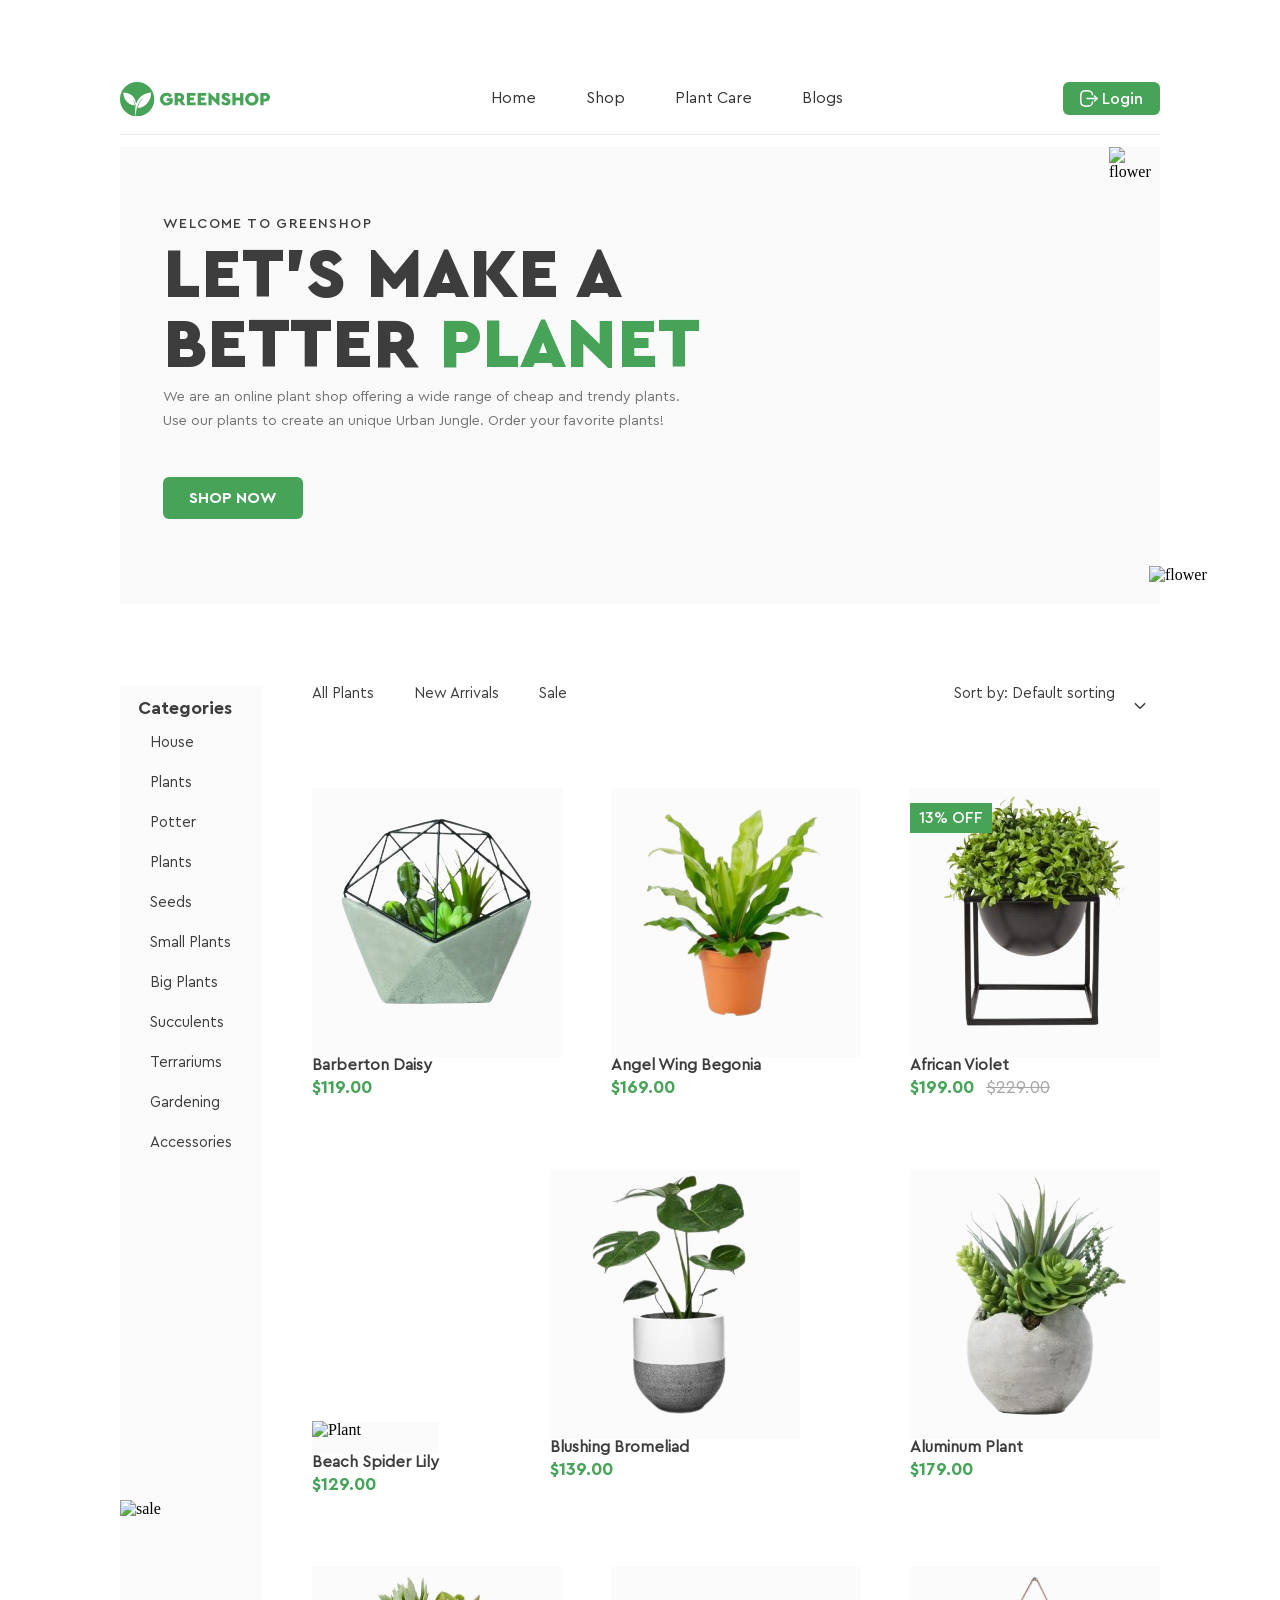
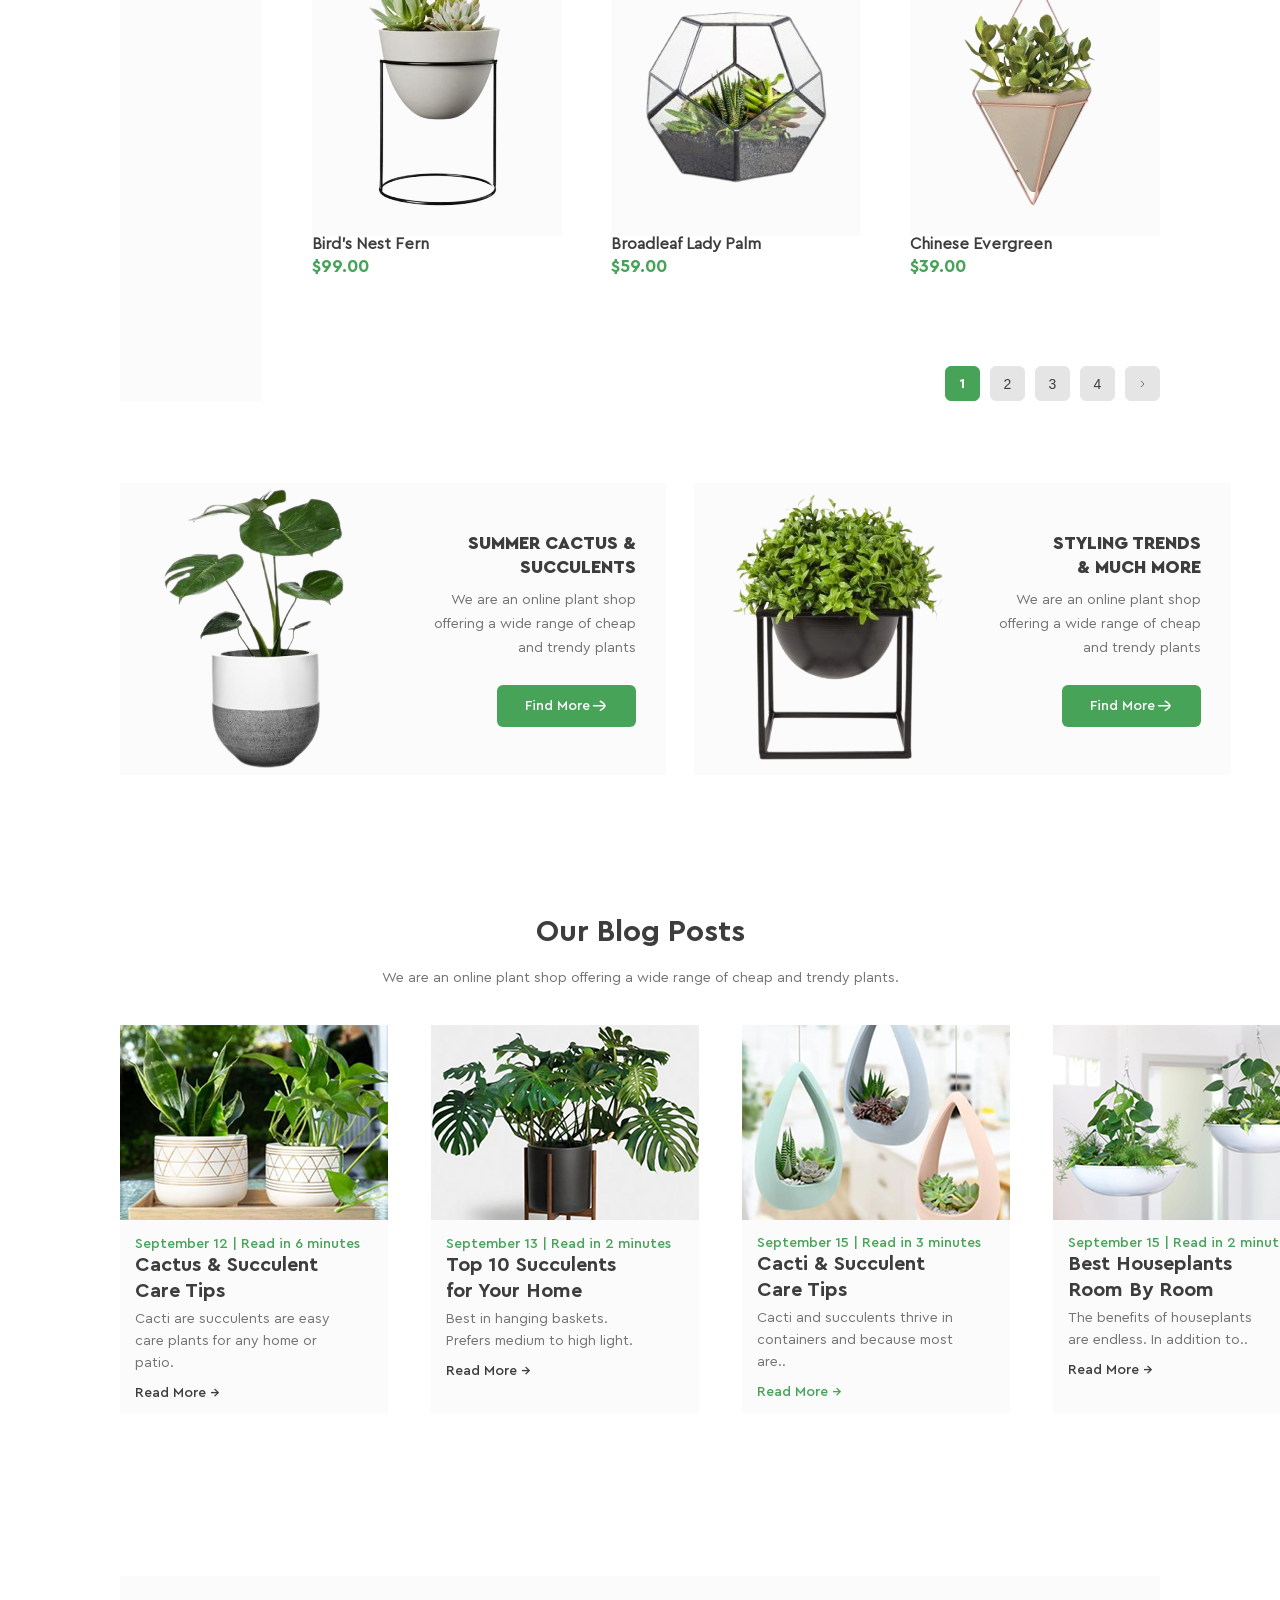
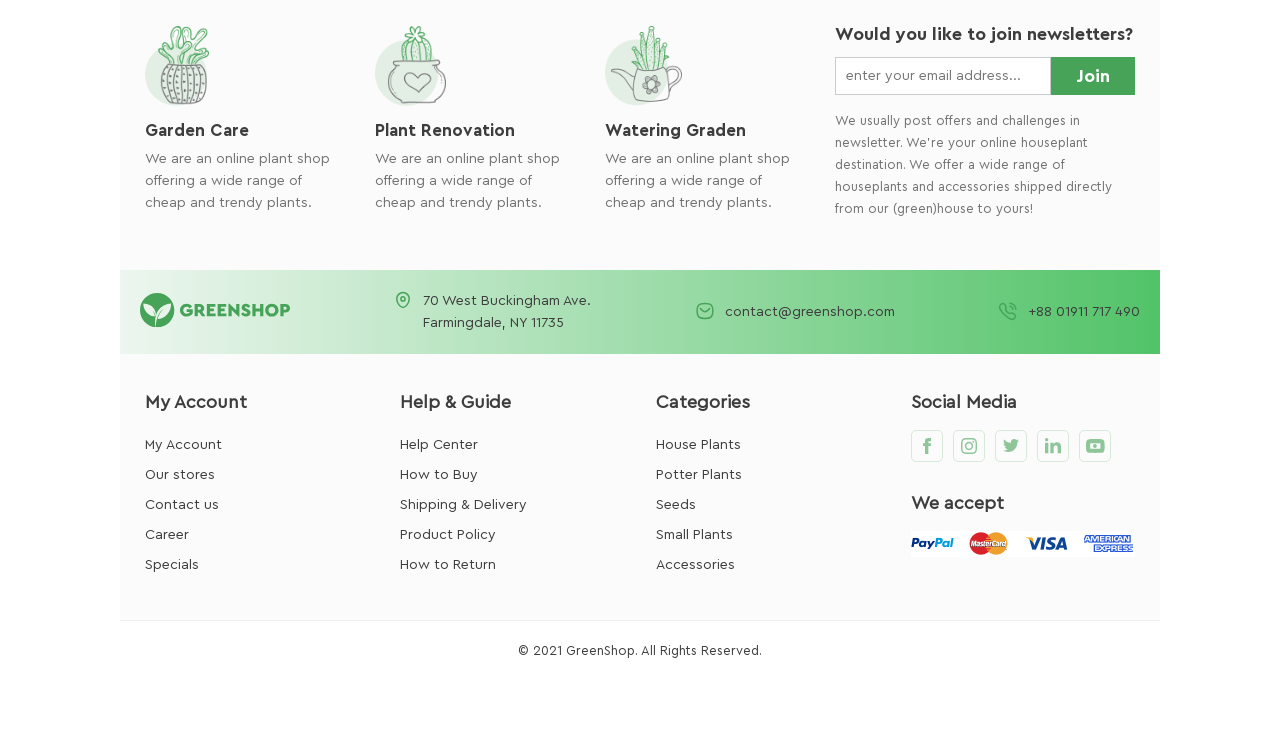
==== commit a8435a8c: "first v" ====
--- a/index.html
+++ b/index.html
@@ -3,11 +3,979 @@
   <head>
     <meta charset="UTF-8" />
     <meta name="viewport" content="width=device-width, initial-scale=1.0" />
-    <title>Lesson 11</title>
-    <link rel="stylesheet" href="./css/Normalize.css" />
-    <link rel="stylesheet" href="./css/style.css" />
+    <title>GreenShop</title>
+    <link rel="stylesheet" href="css/normalize.css" />
+    <link rel="stylesheet" href="css/style.css" />
   </head>
   <body>
+    <!-- header -->
+    <div class="container">
+      <header class="header">
+        <svg
+          xmlns="http://www.w3.org/2000/svg"
+          width="150"
+          height="35"
+          viewBox="0 0 150 35"
+          fill="none"
+        >
+          <g clip-path="url(#clip0_1_1069)">
+            <path
+              d="M17.15 0C7.67748 0 0 7.67746 0 17.15C0 26.0201 6.73548 33.3175 15.3711 34.207C14.8496 29.9134 15.0436 26.4001 15.7067 23.5135C15.3347 21.7225 14.4898 19.0703 12.5734 17.1864C12.5734 17.1864 13.8348 19.0784 14.5181 21.6214C14.5181 21.6255 14.5221 21.6295 14.5221 21.6335C14.5949 21.9044 14.6596 22.1793 14.7162 22.4623C14.7283 22.527 14.7404 22.5917 14.7526 22.6604C14.8051 22.9515 14.8536 23.2426 14.886 23.5418C5.19513 22.3532 3.12921 13.6569 3.35561 10.3781C13.665 10.9482 15.7754 17.8292 16.0827 22.0985C19.4585 11.0412 30.1843 10.4024 31.0697 10.3781C31.4538 18.8763 25.1509 25.5026 17.6149 26.0807C17.6635 25.8503 17.7201 25.6198 17.7767 25.3934C17.7928 25.3247 17.813 25.26 17.8333 25.1913C17.8777 25.0296 17.9222 24.8679 17.9748 24.7061C17.995 24.6374 18.0192 24.5646 18.0394 24.4959C18.096 24.318 18.1567 24.1442 18.2173 23.9663C18.2335 23.9259 18.2456 23.8854 18.2618 23.845C18.3386 23.6348 18.4195 23.4326 18.5003 23.2305C18.5084 23.2143 18.5125 23.1941 18.5205 23.1779C18.5205 23.1779 18.5205 23.1779 18.5246 23.1779C20.4571 18.5043 24.0229 15.4439 24.0229 15.4439C17.0247 19.4868 15.8441 29.9983 15.6582 34.2231C16.1514 34.2676 16.6446 34.2999 17.15 34.2999C26.6225 34.2999 34.3 26.6225 34.3 17.15C34.3 7.67746 26.6225 0 17.15 0Z"
+              fill="#46A358"
+            />
+            <path
+              d="M46.7037 10.7454C48.9718 10.7454 50.8235 11.7197 52.0242 13.4986L49.7764 15.4109C48.9718 14.287 47.9975 13.7048 46.6471 13.7048C44.5691 13.7048 43.2753 15.0713 43.2753 17.1534C43.2753 19.2719 44.6418 20.695 46.8372 20.695C48.0177 20.695 48.9556 20.2826 49.554 19.5912V19.0091H46.6673V16.2356H52.7762V20.133C52.194 21.1639 51.3693 21.9887 50.3019 22.6234C49.2346 23.242 48.0339 23.5614 46.7037 23.5614C42.9923 23.618 39.9237 20.7313 39.9763 17.1534C39.9197 13.5956 42.9923 10.6888 46.7037 10.7454Z"
+              fill="#46A358"
+            />
+            <path
+              d="M61.9576 23.3316L59.168 19.4908H57.8379V23.3316H54.6157V10.9684H59.4672C62.2204 10.9684 64.2459 12.6543 64.2459 15.2215C64.2459 16.7376 63.5141 17.995 62.2972 18.7429L65.5558 23.3316H61.9576ZM57.8338 16.681H59.4833C60.3809 16.681 60.963 16.0988 60.963 15.2215C60.963 14.3442 60.3809 13.7782 59.4833 13.7782H57.8338V16.681Z"
+              fill="#46A358"
+            />
+            <path
+              d="M66.8333 10.9684H75.4124V13.8712H70.0555V15.5773H73.876V18.2739H70.0555V20.4288H75.6388V23.3316H66.8333V10.9684Z"
+              fill="#46A358"
+            />
+            <path
+              d="M77.6441 10.9684H86.2231V13.8712H80.8663V15.5773H84.6868V18.2739H80.8663V20.4288H86.4495V23.3316H77.6441V10.9684Z"
+              fill="#46A358"
+            />
+            <path
+              d="M99.4192 10.9683V23.5579H98.3882L91.681 17.057V23.3315H88.4588V10.7419H89.4897L96.197 17.1499V10.9683H99.4192Z"
+              fill="#46A358"
+            />
+            <path
+              d="M103.264 19.135C103.996 20.1094 104.764 20.7279 106.017 20.7279C106.862 20.7279 107.291 20.4288 107.291 19.8264C107.291 19.2846 107.008 19.1148 106.033 18.6822L104.76 18.1203C102.718 17.2187 101.631 16.0584 101.631 14.3927C101.631 12.2014 103.43 10.7379 105.957 10.7379C107.998 10.7379 109.442 11.7123 110.19 13.2283L108.035 14.8778C107.436 13.9803 106.874 13.5679 105.993 13.5679C105.318 13.5679 104.889 13.8307 104.889 14.3563C104.889 14.8051 105.152 15.0517 105.957 15.367L107.38 15.9654C109.535 16.867 110.545 17.9505 110.545 19.6929C110.545 22.0904 108.576 23.5539 106.009 23.5539C103.782 23.5539 101.982 22.4866 101.081 20.7805L103.264 19.135Z"
+              fill="#46A358"
+            />
+            <path
+              d="M112.393 10.9684H115.615V15.4843H120.131V10.9684H123.353V23.3316H120.131V18.3871H115.615V23.3316H112.393V10.9684Z"
+              fill="#46A358"
+            />
+            <path
+              d="M131.843 10.7419C135.441 10.6651 138.607 13.6084 138.53 17.1499C138.603 20.7279 135.441 23.6145 131.843 23.5579C128.229 23.6145 125.116 20.7279 125.193 17.1499C125.116 13.6084 128.229 10.6692 131.843 10.7419ZM131.859 13.7014C129.874 13.7014 128.488 15.1083 128.488 17.1499C128.488 18.1809 128.807 19.0218 129.426 19.6606C130.044 20.2791 130.869 20.5985 131.859 20.5985C133.772 20.5985 135.231 19.2118 135.231 17.1499C135.235 15.1083 133.772 13.7014 131.859 13.7014Z"
+              fill="#46A358"
+            />
+            <path
+              d="M140.374 10.9684H145.226C147.979 10.9684 150.004 12.6543 150.004 15.2215C150.004 17.7524 147.926 19.4908 145.226 19.4908H143.596V23.3316H140.374V10.9684ZM145.242 16.681C146.139 16.681 146.721 16.0988 146.721 15.2215C146.721 14.3442 146.139 13.7782 145.242 13.7782H143.592V16.681H145.242Z"
+              fill="#46A358"
+            />
+          </g>
+          <defs>
+            <clipPath id="clip0_1_1069">
+              <rect width="150" height="34.2999" fill="white" />
+            </clipPath>
+          </defs>
+        </svg>
+        <nav class="nav">
+          <ul class="menu">
+            <li class="menu-item"><a href="#">Home</a></li>
+            <li class="menu-item"><a href="#">Shop</a></li>
+
+            <li class="menu-item has-submenu">
+              <a href="#" class="menu-link active">Plant Care</a>
+
+              <ul class="submenu">
+                <li><a href="#">Drainage</a></li>
+                <li><a href="#">Fungicides</a></li>
+                <li><a href="#">Fertilizer</a></li>
+
+                <li class="submenu-item has-submenu-right">
+                  <a href="#" class="submenu-link active">
+                    Priming
+                    <span class="arrow">
+                      <svg
+                        xmlns="http://www.w3.org/2000/svg"
+                        width="6"
+                        height="10"
+                        viewBox="0 0 6 10"
+                        fill="none"
+                      >
+                        <path
+                          d="M0.175481 0.945805C-0.0577829 0.730097 -0.0585955 0.379612 0.173666 0.162973C0.384812 -0.0339699 0.715893 -0.0524979 0.949599 0.107825L1.01657 0.161288L5.82452 4.60737C6.03721 4.80406 6.05656 5.11265 5.88256 5.32969L5.82455 5.39186L1.01661 9.83868C0.783363 10.0544 0.405981 10.0537 0.1737 9.83706C-0.0374635 9.64013 -0.0560146 9.33257 0.117598 9.1162L0.175446 9.05423L4.55905 4.99941L0.175481 0.945805Z"
+                          fill="currentColor"
+                        />
+                      </svg>
+                    </span>
+                  </a>
+
+                  <ul class="submenu-right">
+                    <li><a href="#">Universal</a></li>
+                    <li><a href="#">For Ficus</a></li>
+                    <li><a href="#">For Cacti</a></li>
+                    <li><a href="#">For Citrus</a></li>
+                    <li><a href="#">For those in bloom</a></li>
+                    <li><a href="#">For Orchids</a></li>
+                  </ul>
+                </li>
+              </ul>
+            </li>
+
+            <li class="menu-item"><a href="#">Blogs</a></li>
+          </ul>
+        </nav>
+
+        <button class="header-btn" id="open-form-modal-btn">
+          <svg
+            xmlns="http://www.w3.org/2000/svg"
+            width="18"
+            height="17"
+            viewBox="0 0 18 17"
+            fill="none"
+          >
+            <path
+              d="M17.0268 8.559H6.99268"
+              stroke="white"
+              stroke-width="1.5"
+              stroke-linecap="round"
+              stroke-linejoin="round"
+            />
+            <path
+              d="M14.588 6.129L17.028 8.559L14.588 10.989"
+              stroke="white"
+              stroke-width="1.5"
+              stroke-linecap="round"
+              stroke-linejoin="round"
+            />
+            <path
+              d="M12.5009 4.81667C12.2259 1.83333 11.1092 0.75 6.66752 0.75C0.750021 0.75 0.750021 2.675 0.750021 8.45833C0.750021 14.2417 0.750021 16.1667 6.66752 16.1667C11.1092 16.1667 12.2259 15.0833 12.5009 12.1"
+              stroke="white"
+              stroke-width="1.5"
+              stroke-linecap="round"
+              stroke-linejoin="round"
+            />
+          </svg>
+          Login
+        </button>
+      </header>
+      <main class="main">
+        <div class="main-container">
+          <p class="main-subtitle">Welcome to GreenShop</p>
+          <h1 class="main-title">
+            Let’s Make a Better <span class="green">Planet</span>
+          </h1>
+          <p class="main-text">
+            We are an online plant shop offering a wide range of cheap and
+            trendy plants. Use our plants to create an unique Urban Jungle.
+            Order your favorite plants!
+          </p>
+          <button class="main-btn">SHOP NOW</button>
+        </div>
+        <div class="main-img">
+          <img
+            class="main-img-item small"
+            src="./img/small.png"
+            alt="flower"
+            width="135px"
+          />
+          <img class="main-img-item big" src="./img/Big.png" alt="flower" />
+        </div>
+      </main>
+    </div>
+    <!-- header -->
+
+    <!-- main -->
+    <div class="container">
+      <main class="shop">
+        <aside class="sidebar">
+          <div>
+            <h3>Categories</h3>
+            <ul class="categories">
+              <li class="active">House Plants</li>
+              <li>Potter Plants</li>
+              <li>Seeds</li>
+              <li>Small Plants</li>
+              <li>Big Plants</li>
+              <li>Succulents</li>
+              <li>Terrariums</li>
+              <li>Gardening</li>
+              <li>Accessories</li>
+            </ul>
+          </div>
+          <div class="sale">
+            <img class="sale-banner" src="./img/Banner.png" alt="sale" />
+          </div>
+        </aside>
+
+        <section class="products">
+          <div class="products-header">
+            <nav class="tabs">
+              <a class="active" href="#">All Plants</a>
+              <a href="#">New Arrivals</a>
+              <a href="#">Sale</a>
+            </nav>
+            <div class="sort">
+              Sort by: Default sorting
+              <button class="sort-btn">
+                <svg
+                  xmlns="http://www.w3.org/2000/svg"
+                  width="16"
+                  height="16"
+                  viewBox="0 0 16 16"
+                  fill="none"
+                >
+                  <path
+                    d="M12.6667 5.66669L8.00004 10.3334L3.33337 5.66669"
+                    stroke="#3D3D3D"
+                    stroke-width="1.5"
+                    stroke-linecap="round"
+                    stroke-linejoin="round"
+                  />
+                </svg>
+              </button>
+            </div>
+          </div>
+
+          <ul class="list-card">
+            <li class="card">
+              <div class="card-img">
+                <img src="./img/img1.png" alt="Plant" />
+                <div class="card-svg">
+                  <button class="card-btn">
+                    <svg
+                      xmlns="http://www.w3.org/2000/svg"
+                      width="20"
+                      height="20"
+                      viewBox="0 0 20 20"
+                      fill="none"
+                    >
+                      <g clip-path="url(#clip0_2_1949)">
+                        <path
+                          d="M14.294 16.8745H8.24077C5.65655 16.8745 3.55412 14.7721 3.55412 12.1879V7.38405C3.55412 4.98175 2.35676 2.75813 0.351225 1.4358C-0.00894369 1.19834 -0.108379 0.713895 0.129078 0.353726C0.366535 -0.00648163 0.850939 -0.105956 1.21119 0.131579C2.35606 0.886442 3.28487 1.88204 3.94905 3.02832C4.09258 3.18911 5.24995 4.41584 7.14726 4.41584H16.142C18.596 4.36995 20.5168 6.83267 19.8752 9.20138L18.8397 13.3284C18.3159 15.4163 16.4466 16.8745 14.294 16.8745ZM4.91926 5.53677C5.04912 6.1367 5.11634 6.7553 5.11634 7.38405V12.1879C5.11634 13.9107 6.51796 15.3123 8.24077 15.3123H14.294C15.7291 15.3123 16.9752 14.3401 17.3245 12.9482L18.3599 8.82121C18.7412 7.41373 17.5997 5.95084 16.142 5.97806H7.14722C6.28913 5.97806 5.54224 5.79305 4.91926 5.53677ZM7.85021 19.0226C7.85021 18.4833 7.41307 18.0462 6.87383 18.0462C5.57828 18.0978 5.57942 19.9479 6.87383 19.999C7.41307 19.999 7.85021 19.5618 7.85021 19.0226ZM15.6222 19.0226C15.6222 18.4833 15.1851 18.0462 14.6459 18.0462C13.3503 18.0978 13.3514 19.9479 14.6459 19.999C15.1851 19.999 15.6222 19.5618 15.6222 19.0226ZM16.9231 8.32138C16.9231 7.88998 16.5734 7.54027 16.142 7.54027H7.45966C6.42329 7.58152 6.42407 9.0616 7.45966 9.10249H16.142C16.5734 9.10249 16.9231 8.75279 16.9231 8.32138Z"
+                          fill="currentColor"
+                        />
+                      </g>
+                      <defs>
+                        <clipPath id="clip0_2_1949">
+                          <rect width="20" height="20" fill="white" />
+                        </clipPath>
+                      </defs>
+                    </svg>
+                  </button>
+                  <button class="card-btn">
+                    <svg
+                      xmlns="http://www.w3.org/2000/svg"
+                      width="20"
+                      height="20"
+                      viewBox="0 0 20 20"
+                      fill="none"
+                    >
+                      <path
+                        d="M10 18.8873C9.71527 18.8873 9.44077 18.7842 9.22684 18.5968C8.41888 17.8903 7.63992 17.2264 6.95267 16.6408L6.94916 16.6377C4.93423 14.9207 3.19427 13.4378 1.98364 11.9771C0.630341 10.3441 0 8.79578 0 7.10434C0 5.46097 0.563507 3.94485 1.58661 2.83508C2.62192 1.71219 4.04251 1.09375 5.58716 1.09375C6.74164 1.09375 7.79892 1.45874 8.72955 2.1785C9.19922 2.54181 9.62494 2.98645 10 3.5051C10.3752 2.98645 10.8008 2.54181 11.2706 2.1785C12.2012 1.45874 13.2585 1.09375 14.413 1.09375C15.9575 1.09375 17.3782 1.71219 18.4135 2.83508C19.4366 3.94485 20 5.46097 20 7.10434C20 8.79578 19.3698 10.3441 18.0165 11.9769C16.8059 13.4378 15.0661 14.9205 13.0515 16.6374C12.363 17.224 11.5828 17.8889 10.773 18.5971C10.5592 18.7842 10.2846 18.8873 10 18.8873ZM5.58716 2.26532C4.37363 2.26532 3.25882 2.74963 2.44781 3.62915C1.62476 4.52194 1.17142 5.75607 1.17142 7.10434C1.17142 8.52692 1.70013 9.79919 2.88559 11.2296C4.03137 12.6122 5.73563 14.0645 7.70889 15.7462L7.71255 15.7492C8.4024 16.3371 9.18442 17.0036 9.99832 17.7153C10.8171 17.0023 11.6003 16.3347 12.2916 15.7458C14.2647 14.0642 15.9688 12.6122 17.1146 11.2296C18.2999 9.79919 18.8286 8.52692 18.8286 7.10434C18.8286 5.75607 18.3752 4.52194 17.5522 3.62915C16.7413 2.74963 15.6264 2.26532 14.413 2.26532C13.524 2.26532 12.7078 2.54791 11.9872 3.10516C11.3449 3.60199 10.8975 4.23004 10.6352 4.66949C10.5003 4.89548 10.2629 5.03036 10 5.03036C9.73709 5.03036 9.49966 4.89548 9.36478 4.66949C9.10263 4.23004 8.65524 3.60199 8.01285 3.10516C7.29218 2.54791 6.47598 2.26532 5.58716 2.26532Z"
+                        fill="currentColor"
+                      />
+                    </svg>
+                  </button>
+                  <button class="card-btn">
+                    <svg
+                      xmlns="http://www.w3.org/2000/svg"
+                      width="20"
+                      height="20"
+                      viewBox="0 0 20 20"
+                      fill="none"
+                    >
+                      <g clip-path="url(#clip0_2_1953)">
+                        <path
+                          d="M14.5656 16.0023C10.5704 19.1859 4.98549 18.3049 2.02729 14.6536C-0.827886 11.1285 -0.64932 6.04314 2.44811 2.82458C5.64856 -0.50074 10.6802 -0.944658 14.3277 1.78316C15.6345 2.76027 16.6104 4.00337 17.246 5.50807C17.8853 7.02151 18.0795 8.59614 17.8578 10.2201C17.6368 11.8365 16.9918 13.2769 15.9423 14.6212C16.0272 14.6767 16.1178 14.7167 16.1827 14.7816C17.3365 15.9305 18.4859 17.0836 19.6397 18.2325C19.9132 18.5047 20.0493 18.8218 19.9682 19.204C19.8071 19.9644 18.9018 20.2579 18.3211 19.7359C18.0489 19.4918 17.7985 19.2227 17.54 18.9642C16.5923 18.0171 15.6451 17.0693 14.6973 16.1221C14.658 16.0847 14.6168 16.0497 14.5656 16.0023ZM15.9529 8.98636C15.9629 5.12659 12.8468 2.00605 8.97825 2.00043C5.12035 1.99481 2.00669 5.09037 1.98983 8.94765C1.97297 12.8168 5.08289 15.9461 8.96326 15.9642C12.8055 15.9823 15.9429 12.8499 15.9529 8.98636Z"
+                          fill="currentColor"
+                        />
+                      </g>
+                      <defs>
+                        <clipPath id="clip0_2_1953">
+                          <rect width="19.9913" height="20" fill="white" />
+                        </clipPath>
+                      </defs>
+                    </svg>
+                  </button>
+                </div>
+              </div>
+              <h4>Barberton Daisy</h4>
+              <span class="price">$119.00</span>
+            </li>
+            <li class="card">
+              <div class="card-img">
+                <img src="./img/img2.png" alt="Plant" />
+                <div class="card-svg">
+                  <button class="card-btn">
+                    <svg
+                      xmlns="http://www.w3.org/2000/svg"
+                      width="20"
+                      height="20"
+                      viewBox="0 0 20 20"
+                      fill="none"
+                    >
+                      <g clip-path="url(#clip0_2_1949)">
+                        <path
+                          d="M14.294 16.8745H8.24077C5.65655 16.8745 3.55412 14.7721 3.55412 12.1879V7.38405C3.55412 4.98175 2.35676 2.75813 0.351225 1.4358C-0.00894369 1.19834 -0.108379 0.713895 0.129078 0.353726C0.366535 -0.00648163 0.850939 -0.105956 1.21119 0.131579C2.35606 0.886442 3.28487 1.88204 3.94905 3.02832C4.09258 3.18911 5.24995 4.41584 7.14726 4.41584H16.142C18.596 4.36995 20.5168 6.83267 19.8752 9.20138L18.8397 13.3284C18.3159 15.4163 16.4466 16.8745 14.294 16.8745ZM4.91926 5.53677C5.04912 6.1367 5.11634 6.7553 5.11634 7.38405V12.1879C5.11634 13.9107 6.51796 15.3123 8.24077 15.3123H14.294C15.7291 15.3123 16.9752 14.3401 17.3245 12.9482L18.3599 8.82121C18.7412 7.41373 17.5997 5.95084 16.142 5.97806H7.14722C6.28913 5.97806 5.54224 5.79305 4.91926 5.53677ZM7.85021 19.0226C7.85021 18.4833 7.41307 18.0462 6.87383 18.0462C5.57828 18.0978 5.57942 19.9479 6.87383 19.999C7.41307 19.999 7.85021 19.5618 7.85021 19.0226ZM15.6222 19.0226C15.6222 18.4833 15.1851 18.0462 14.6459 18.0462C13.3503 18.0978 13.3514 19.9479 14.6459 19.999C15.1851 19.999 15.6222 19.5618 15.6222 19.0226ZM16.9231 8.32138C16.9231 7.88998 16.5734 7.54027 16.142 7.54027H7.45966C6.42329 7.58152 6.42407 9.0616 7.45966 9.10249H16.142C16.5734 9.10249 16.9231 8.75279 16.9231 8.32138Z"
+                          fill="currentColor"
+                        />
+                      </g>
+                      <defs>
+                        <clipPath id="clip0_2_1949">
+                          <rect width="20" height="20" fill="white" />
+                        </clipPath>
+                      </defs>
+                    </svg>
+                  </button>
+                  <button class="card-btn">
+                    <svg
+                      xmlns="http://www.w3.org/2000/svg"
+                      width="20"
+                      height="20"
+                      viewBox="0 0 20 20"
+                      fill="none"
+                    >
+                      <path
+                        d="M10 18.8873C9.71527 18.8873 9.44077 18.7842 9.22684 18.5968C8.41888 17.8903 7.63992 17.2264 6.95267 16.6408L6.94916 16.6377C4.93423 14.9207 3.19427 13.4378 1.98364 11.9771C0.630341 10.3441 0 8.79578 0 7.10434C0 5.46097 0.563507 3.94485 1.58661 2.83508C2.62192 1.71219 4.04251 1.09375 5.58716 1.09375C6.74164 1.09375 7.79892 1.45874 8.72955 2.1785C9.19922 2.54181 9.62494 2.98645 10 3.5051C10.3752 2.98645 10.8008 2.54181 11.2706 2.1785C12.2012 1.45874 13.2585 1.09375 14.413 1.09375C15.9575 1.09375 17.3782 1.71219 18.4135 2.83508C19.4366 3.94485 20 5.46097 20 7.10434C20 8.79578 19.3698 10.3441 18.0165 11.9769C16.8059 13.4378 15.0661 14.9205 13.0515 16.6374C12.363 17.224 11.5828 17.8889 10.773 18.5971C10.5592 18.7842 10.2846 18.8873 10 18.8873ZM5.58716 2.26532C4.37363 2.26532 3.25882 2.74963 2.44781 3.62915C1.62476 4.52194 1.17142 5.75607 1.17142 7.10434C1.17142 8.52692 1.70013 9.79919 2.88559 11.2296C4.03137 12.6122 5.73563 14.0645 7.70889 15.7462L7.71255 15.7492C8.4024 16.3371 9.18442 17.0036 9.99832 17.7153C10.8171 17.0023 11.6003 16.3347 12.2916 15.7458C14.2647 14.0642 15.9688 12.6122 17.1146 11.2296C18.2999 9.79919 18.8286 8.52692 18.8286 7.10434C18.8286 5.75607 18.3752 4.52194 17.5522 3.62915C16.7413 2.74963 15.6264 2.26532 14.413 2.26532C13.524 2.26532 12.7078 2.54791 11.9872 3.10516C11.3449 3.60199 10.8975 4.23004 10.6352 4.66949C10.5003 4.89548 10.2629 5.03036 10 5.03036C9.73709 5.03036 9.49966 4.89548 9.36478 4.66949C9.10263 4.23004 8.65524 3.60199 8.01285 3.10516C7.29218 2.54791 6.47598 2.26532 5.58716 2.26532Z"
+                        fill="currentColor"
+                      />
+                    </svg>
+                  </button>
+                  <button class="card-btn">
+                    <svg
+                      xmlns="http://www.w3.org/2000/svg"
+                      width="20"
+                      height="20"
+                      viewBox="0 0 20 20"
+                      fill="none"
+                    >
+                      <g clip-path="url(#clip0_2_1953)">
+                        <path
+                          d="M14.5656 16.0023C10.5704 19.1859 4.98549 18.3049 2.02729 14.6536C-0.827886 11.1285 -0.64932 6.04314 2.44811 2.82458C5.64856 -0.50074 10.6802 -0.944658 14.3277 1.78316C15.6345 2.76027 16.6104 4.00337 17.246 5.50807C17.8853 7.02151 18.0795 8.59614 17.8578 10.2201C17.6368 11.8365 16.9918 13.2769 15.9423 14.6212C16.0272 14.6767 16.1178 14.7167 16.1827 14.7816C17.3365 15.9305 18.4859 17.0836 19.6397 18.2325C19.9132 18.5047 20.0493 18.8218 19.9682 19.204C19.8071 19.9644 18.9018 20.2579 18.3211 19.7359C18.0489 19.4918 17.7985 19.2227 17.54 18.9642C16.5923 18.0171 15.6451 17.0693 14.6973 16.1221C14.658 16.0847 14.6168 16.0497 14.5656 16.0023ZM15.9529 8.98636C15.9629 5.12659 12.8468 2.00605 8.97825 2.00043C5.12035 1.99481 2.00669 5.09037 1.98983 8.94765C1.97297 12.8168 5.08289 15.9461 8.96326 15.9642C12.8055 15.9823 15.9429 12.8499 15.9529 8.98636Z"
+                          fill="currentColor"
+                        />
+                      </g>
+                      <defs>
+                        <clipPath id="clip0_2_1953">
+                          <rect width="19.9913" height="20" fill="white" />
+                        </clipPath>
+                      </defs>
+                    </svg>
+                  </button>
+                </div>
+              </div>
+              <h4>Angel Wing Begonia</h4>
+              <span class="price">$169.00</span>
+            </li>
+            <li class="card">
+              <div class="card-img">
+                <span class="badge">13% OFF</span>
+                <img src="./img/img3.png" alt="Plant" />
+                <div class="card-svg">
+                  <button class="card-btn">
+                    <svg
+                      xmlns="http://www.w3.org/2000/svg"
+                      width="20"
+                      height="20"
+                      viewBox="0 0 20 20"
+                      fill="none"
+                    >
+                      <g clip-path="url(#clip0_2_1949)">
+                        <path
+                          d="M14.294 16.8745H8.24077C5.65655 16.8745 3.55412 14.7721 3.55412 12.1879V7.38405C3.55412 4.98175 2.35676 2.75813 0.351225 1.4358C-0.00894369 1.19834 -0.108379 0.713895 0.129078 0.353726C0.366535 -0.00648163 0.850939 -0.105956 1.21119 0.131579C2.35606 0.886442 3.28487 1.88204 3.94905 3.02832C4.09258 3.18911 5.24995 4.41584 7.14726 4.41584H16.142C18.596 4.36995 20.5168 6.83267 19.8752 9.20138L18.8397 13.3284C18.3159 15.4163 16.4466 16.8745 14.294 16.8745ZM4.91926 5.53677C5.04912 6.1367 5.11634 6.7553 5.11634 7.38405V12.1879C5.11634 13.9107 6.51796 15.3123 8.24077 15.3123H14.294C15.7291 15.3123 16.9752 14.3401 17.3245 12.9482L18.3599 8.82121C18.7412 7.41373 17.5997 5.95084 16.142 5.97806H7.14722C6.28913 5.97806 5.54224 5.79305 4.91926 5.53677ZM7.85021 19.0226C7.85021 18.4833 7.41307 18.0462 6.87383 18.0462C5.57828 18.0978 5.57942 19.9479 6.87383 19.999C7.41307 19.999 7.85021 19.5618 7.85021 19.0226ZM15.6222 19.0226C15.6222 18.4833 15.1851 18.0462 14.6459 18.0462C13.3503 18.0978 13.3514 19.9479 14.6459 19.999C15.1851 19.999 15.6222 19.5618 15.6222 19.0226ZM16.9231 8.32138C16.9231 7.88998 16.5734 7.54027 16.142 7.54027H7.45966C6.42329 7.58152 6.42407 9.0616 7.45966 9.10249H16.142C16.5734 9.10249 16.9231 8.75279 16.9231 8.32138Z"
+                          fill="currentColor"
+                        />
+                      </g>
+                      <defs>
+                        <clipPath id="clip0_2_1949">
+                          <rect width="20" height="20" fill="white" />
+                        </clipPath>
+                      </defs>
+                    </svg>
+                  </button>
+                  <button class="card-btn">
+                    <svg
+                      xmlns="http://www.w3.org/2000/svg"
+                      width="20"
+                      height="20"
+                      viewBox="0 0 20 20"
+                      fill="none"
+                    >
+                      <path
+                        d="M10 18.8873C9.71527 18.8873 9.44077 18.7842 9.22684 18.5968C8.41888 17.8903 7.63992 17.2264 6.95267 16.6408L6.94916 16.6377C4.93423 14.9207 3.19427 13.4378 1.98364 11.9771C0.630341 10.3441 0 8.79578 0 7.10434C0 5.46097 0.563507 3.94485 1.58661 2.83508C2.62192 1.71219 4.04251 1.09375 5.58716 1.09375C6.74164 1.09375 7.79892 1.45874 8.72955 2.1785C9.19922 2.54181 9.62494 2.98645 10 3.5051C10.3752 2.98645 10.8008 2.54181 11.2706 2.1785C12.2012 1.45874 13.2585 1.09375 14.413 1.09375C15.9575 1.09375 17.3782 1.71219 18.4135 2.83508C19.4366 3.94485 20 5.46097 20 7.10434C20 8.79578 19.3698 10.3441 18.0165 11.9769C16.8059 13.4378 15.0661 14.9205 13.0515 16.6374C12.363 17.224 11.5828 17.8889 10.773 18.5971C10.5592 18.7842 10.2846 18.8873 10 18.8873ZM5.58716 2.26532C4.37363 2.26532 3.25882 2.74963 2.44781 3.62915C1.62476 4.52194 1.17142 5.75607 1.17142 7.10434C1.17142 8.52692 1.70013 9.79919 2.88559 11.2296C4.03137 12.6122 5.73563 14.0645 7.70889 15.7462L7.71255 15.7492C8.4024 16.3371 9.18442 17.0036 9.99832 17.7153C10.8171 17.0023 11.6003 16.3347 12.2916 15.7458C14.2647 14.0642 15.9688 12.6122 17.1146 11.2296C18.2999 9.79919 18.8286 8.52692 18.8286 7.10434C18.8286 5.75607 18.3752 4.52194 17.5522 3.62915C16.7413 2.74963 15.6264 2.26532 14.413 2.26532C13.524 2.26532 12.7078 2.54791 11.9872 3.10516C11.3449 3.60199 10.8975 4.23004 10.6352 4.66949C10.5003 4.89548 10.2629 5.03036 10 5.03036C9.73709 5.03036 9.49966 4.89548 9.36478 4.66949C9.10263 4.23004 8.65524 3.60199 8.01285 3.10516C7.29218 2.54791 6.47598 2.26532 5.58716 2.26532Z"
+                        fill="currentColor"
+                      />
+                    </svg>
+                  </button>
+                  <button class="card-btn">
+                    <svg
+                      xmlns="http://www.w3.org/2000/svg"
+                      width="20"
+                      height="20"
+                      viewBox="0 0 20 20"
+                      fill="none"
+                    >
+                      <g clip-path="url(#clip0_2_1953)">
+                        <path
+                          d="M14.5656 16.0023C10.5704 19.1859 4.98549 18.3049 2.02729 14.6536C-0.827886 11.1285 -0.64932 6.04314 2.44811 2.82458C5.64856 -0.50074 10.6802 -0.944658 14.3277 1.78316C15.6345 2.76027 16.6104 4.00337 17.246 5.50807C17.8853 7.02151 18.0795 8.59614 17.8578 10.2201C17.6368 11.8365 16.9918 13.2769 15.9423 14.6212C16.0272 14.6767 16.1178 14.7167 16.1827 14.7816C17.3365 15.9305 18.4859 17.0836 19.6397 18.2325C19.9132 18.5047 20.0493 18.8218 19.9682 19.204C19.8071 19.9644 18.9018 20.2579 18.3211 19.7359C18.0489 19.4918 17.7985 19.2227 17.54 18.9642C16.5923 18.0171 15.6451 17.0693 14.6973 16.1221C14.658 16.0847 14.6168 16.0497 14.5656 16.0023ZM15.9529 8.98636C15.9629 5.12659 12.8468 2.00605 8.97825 2.00043C5.12035 1.99481 2.00669 5.09037 1.98983 8.94765C1.97297 12.8168 5.08289 15.9461 8.96326 15.9642C12.8055 15.9823 15.9429 12.8499 15.9529 8.98636Z"
+                          fill="currentColor"
+                        />
+                      </g>
+                      <defs>
+                        <clipPath id="clip0_2_1953">
+                          <rect width="19.9913" height="20" fill="white" />
+                        </clipPath>
+                      </defs>
+                    </svg>
+                  </button>
+                </div>
+              </div>
+              <h4>African Violet</h4>
+              <div class="price-box">
+                <span class="price">$199.00</span>
+                <span class="old-price">$229.00</span>
+              </div>
+            </li>
+            <li class="card">
+              <div class="card-img">
+                <img src="./img/img4.png" alt="Plant" />
+                <div class="card-svg">
+                  <button class="card-btn">
+                    <svg
+                      xmlns="http://www.w3.org/2000/svg"
+                      width="20"
+                      height="20"
+                      viewBox="0 0 20 20"
+                      fill="none"
+                    >
+                      <g clip-path="url(#clip0_2_1949)">
+                        <path
+                          d="M14.294 16.8745H8.24077C5.65655 16.8745 3.55412 14.7721 3.55412 12.1879V7.38405C3.55412 4.98175 2.35676 2.75813 0.351225 1.4358C-0.00894369 1.19834 -0.108379 0.713895 0.129078 0.353726C0.366535 -0.00648163 0.850939 -0.105956 1.21119 0.131579C2.35606 0.886442 3.28487 1.88204 3.94905 3.02832C4.09258 3.18911 5.24995 4.41584 7.14726 4.41584H16.142C18.596 4.36995 20.5168 6.83267 19.8752 9.20138L18.8397 13.3284C18.3159 15.4163 16.4466 16.8745 14.294 16.8745ZM4.91926 5.53677C5.04912 6.1367 5.11634 6.7553 5.11634 7.38405V12.1879C5.11634 13.9107 6.51796 15.3123 8.24077 15.3123H14.294C15.7291 15.3123 16.9752 14.3401 17.3245 12.9482L18.3599 8.82121C18.7412 7.41373 17.5997 5.95084 16.142 5.97806H7.14722C6.28913 5.97806 5.54224 5.79305 4.91926 5.53677ZM7.85021 19.0226C7.85021 18.4833 7.41307 18.0462 6.87383 18.0462C5.57828 18.0978 5.57942 19.9479 6.87383 19.999C7.41307 19.999 7.85021 19.5618 7.85021 19.0226ZM15.6222 19.0226C15.6222 18.4833 15.1851 18.0462 14.6459 18.0462C13.3503 18.0978 13.3514 19.9479 14.6459 19.999C15.1851 19.999 15.6222 19.5618 15.6222 19.0226ZM16.9231 8.32138C16.9231 7.88998 16.5734 7.54027 16.142 7.54027H7.45966C6.42329 7.58152 6.42407 9.0616 7.45966 9.10249H16.142C16.5734 9.10249 16.9231 8.75279 16.9231 8.32138Z"
+                          fill="currentColor"
+                        />
+                      </g>
+                      <defs>
+                        <clipPath id="clip0_2_1949">
+                          <rect width="20" height="20" fill="white" />
+                        </clipPath>
+                      </defs>
+                    </svg>
+                  </button>
+                  <button class="card-btn">
+                    <svg
+                      xmlns="http://www.w3.org/2000/svg"
+                      width="20"
+                      height="20"
+                      viewBox="0 0 20 20"
+                      fill="none"
+                    >
+                      <path
+                        d="M10 18.8873C9.71527 18.8873 9.44077 18.7842 9.22684 18.5968C8.41888 17.8903 7.63992 17.2264 6.95267 16.6408L6.94916 16.6377C4.93423 14.9207 3.19427 13.4378 1.98364 11.9771C0.630341 10.3441 0 8.79578 0 7.10434C0 5.46097 0.563507 3.94485 1.58661 2.83508C2.62192 1.71219 4.04251 1.09375 5.58716 1.09375C6.74164 1.09375 7.79892 1.45874 8.72955 2.1785C9.19922 2.54181 9.62494 2.98645 10 3.5051C10.3752 2.98645 10.8008 2.54181 11.2706 2.1785C12.2012 1.45874 13.2585 1.09375 14.413 1.09375C15.9575 1.09375 17.3782 1.71219 18.4135 2.83508C19.4366 3.94485 20 5.46097 20 7.10434C20 8.79578 19.3698 10.3441 18.0165 11.9769C16.8059 13.4378 15.0661 14.9205 13.0515 16.6374C12.363 17.224 11.5828 17.8889 10.773 18.5971C10.5592 18.7842 10.2846 18.8873 10 18.8873ZM5.58716 2.26532C4.37363 2.26532 3.25882 2.74963 2.44781 3.62915C1.62476 4.52194 1.17142 5.75607 1.17142 7.10434C1.17142 8.52692 1.70013 9.79919 2.88559 11.2296C4.03137 12.6122 5.73563 14.0645 7.70889 15.7462L7.71255 15.7492C8.4024 16.3371 9.18442 17.0036 9.99832 17.7153C10.8171 17.0023 11.6003 16.3347 12.2916 15.7458C14.2647 14.0642 15.9688 12.6122 17.1146 11.2296C18.2999 9.79919 18.8286 8.52692 18.8286 7.10434C18.8286 5.75607 18.3752 4.52194 17.5522 3.62915C16.7413 2.74963 15.6264 2.26532 14.413 2.26532C13.524 2.26532 12.7078 2.54791 11.9872 3.10516C11.3449 3.60199 10.8975 4.23004 10.6352 4.66949C10.5003 4.89548 10.2629 5.03036 10 5.03036C9.73709 5.03036 9.49966 4.89548 9.36478 4.66949C9.10263 4.23004 8.65524 3.60199 8.01285 3.10516C7.29218 2.54791 6.47598 2.26532 5.58716 2.26532Z"
+                        fill="currentColor"
+                      />
+                    </svg>
+                  </button>
+                  <button class="card-btn">
+                    <svg
+                      xmlns="http://www.w3.org/2000/svg"
+                      width="20"
+                      height="20"
+                      viewBox="0 0 20 20"
+                      fill="none"
+                    >
+                      <g clip-path="url(#clip0_2_1953)">
+                        <path
+                          d="M14.5656 16.0023C10.5704 19.1859 4.98549 18.3049 2.02729 14.6536C-0.827886 11.1285 -0.64932 6.04314 2.44811 2.82458C5.64856 -0.50074 10.6802 -0.944658 14.3277 1.78316C15.6345 2.76027 16.6104 4.00337 17.246 5.50807C17.8853 7.02151 18.0795 8.59614 17.8578 10.2201C17.6368 11.8365 16.9918 13.2769 15.9423 14.6212C16.0272 14.6767 16.1178 14.7167 16.1827 14.7816C17.3365 15.9305 18.4859 17.0836 19.6397 18.2325C19.9132 18.5047 20.0493 18.8218 19.9682 19.204C19.8071 19.9644 18.9018 20.2579 18.3211 19.7359C18.0489 19.4918 17.7985 19.2227 17.54 18.9642C16.5923 18.0171 15.6451 17.0693 14.6973 16.1221C14.658 16.0847 14.6168 16.0497 14.5656 16.0023ZM15.9529 8.98636C15.9629 5.12659 12.8468 2.00605 8.97825 2.00043C5.12035 1.99481 2.00669 5.09037 1.98983 8.94765C1.97297 12.8168 5.08289 15.9461 8.96326 15.9642C12.8055 15.9823 15.9429 12.8499 15.9529 8.98636Z"
+                          fill="currentColor"
+                        />
+                      </g>
+                      <defs>
+                        <clipPath id="clip0_2_1953">
+                          <rect width="19.9913" height="20" fill="white" />
+                        </clipPath>
+                      </defs>
+                    </svg>
+                  </button>
+                </div>
+              </div>
+              <h4>Beach Spider Lily</h4>
+              <span class="price">$129.00</span>
+            </li>
+            <li class="card">
+              <div class="card-img">
+                <img src="./img/img5.png" alt="Plant" />
+                <div class="card-svg">
+                  <button class="card-btn">
+                    <svg
+                      xmlns="http://www.w3.org/2000/svg"
+                      width="20"
+                      height="20"
+                      viewBox="0 0 20 20"
+                      fill="none"
+                    >
+                      <g clip-path="url(#clip0_2_1949)">
+                        <path
+                          d="M14.294 16.8745H8.24077C5.65655 16.8745 3.55412 14.7721 3.55412 12.1879V7.38405C3.55412 4.98175 2.35676 2.75813 0.351225 1.4358C-0.00894369 1.19834 -0.108379 0.713895 0.129078 0.353726C0.366535 -0.00648163 0.850939 -0.105956 1.21119 0.131579C2.35606 0.886442 3.28487 1.88204 3.94905 3.02832C4.09258 3.18911 5.24995 4.41584 7.14726 4.41584H16.142C18.596 4.36995 20.5168 6.83267 19.8752 9.20138L18.8397 13.3284C18.3159 15.4163 16.4466 16.8745 14.294 16.8745ZM4.91926 5.53677C5.04912 6.1367 5.11634 6.7553 5.11634 7.38405V12.1879C5.11634 13.9107 6.51796 15.3123 8.24077 15.3123H14.294C15.7291 15.3123 16.9752 14.3401 17.3245 12.9482L18.3599 8.82121C18.7412 7.41373 17.5997 5.95084 16.142 5.97806H7.14722C6.28913 5.97806 5.54224 5.79305 4.91926 5.53677ZM7.85021 19.0226C7.85021 18.4833 7.41307 18.0462 6.87383 18.0462C5.57828 18.0978 5.57942 19.9479 6.87383 19.999C7.41307 19.999 7.85021 19.5618 7.85021 19.0226ZM15.6222 19.0226C15.6222 18.4833 15.1851 18.0462 14.6459 18.0462C13.3503 18.0978 13.3514 19.9479 14.6459 19.999C15.1851 19.999 15.6222 19.5618 15.6222 19.0226ZM16.9231 8.32138C16.9231 7.88998 16.5734 7.54027 16.142 7.54027H7.45966C6.42329 7.58152 6.42407 9.0616 7.45966 9.10249H16.142C16.5734 9.10249 16.9231 8.75279 16.9231 8.32138Z"
+                          fill="currentColor"
+                        />
+                      </g>
+                      <defs>
+                        <clipPath id="clip0_2_1949">
+                          <rect width="20" height="20" fill="white" />
+                        </clipPath>
+                      </defs>
+                    </svg>
+                  </button>
+                  <button class="card-btn">
+                    <svg
+                      xmlns="http://www.w3.org/2000/svg"
+                      width="20"
+                      height="20"
+                      viewBox="0 0 20 20"
+                      fill="none"
+                    >
+                      <path
+                        d="M10 18.8873C9.71527 18.8873 9.44077 18.7842 9.22684 18.5968C8.41888 17.8903 7.63992 17.2264 6.95267 16.6408L6.94916 16.6377C4.93423 14.9207 3.19427 13.4378 1.98364 11.9771C0.630341 10.3441 0 8.79578 0 7.10434C0 5.46097 0.563507 3.94485 1.58661 2.83508C2.62192 1.71219 4.04251 1.09375 5.58716 1.09375C6.74164 1.09375 7.79892 1.45874 8.72955 2.1785C9.19922 2.54181 9.62494 2.98645 10 3.5051C10.3752 2.98645 10.8008 2.54181 11.2706 2.1785C12.2012 1.45874 13.2585 1.09375 14.413 1.09375C15.9575 1.09375 17.3782 1.71219 18.4135 2.83508C19.4366 3.94485 20 5.46097 20 7.10434C20 8.79578 19.3698 10.3441 18.0165 11.9769C16.8059 13.4378 15.0661 14.9205 13.0515 16.6374C12.363 17.224 11.5828 17.8889 10.773 18.5971C10.5592 18.7842 10.2846 18.8873 10 18.8873ZM5.58716 2.26532C4.37363 2.26532 3.25882 2.74963 2.44781 3.62915C1.62476 4.52194 1.17142 5.75607 1.17142 7.10434C1.17142 8.52692 1.70013 9.79919 2.88559 11.2296C4.03137 12.6122 5.73563 14.0645 7.70889 15.7462L7.71255 15.7492C8.4024 16.3371 9.18442 17.0036 9.99832 17.7153C10.8171 17.0023 11.6003 16.3347 12.2916 15.7458C14.2647 14.0642 15.9688 12.6122 17.1146 11.2296C18.2999 9.79919 18.8286 8.52692 18.8286 7.10434C18.8286 5.75607 18.3752 4.52194 17.5522 3.62915C16.7413 2.74963 15.6264 2.26532 14.413 2.26532C13.524 2.26532 12.7078 2.54791 11.9872 3.10516C11.3449 3.60199 10.8975 4.23004 10.6352 4.66949C10.5003 4.89548 10.2629 5.03036 10 5.03036C9.73709 5.03036 9.49966 4.89548 9.36478 4.66949C9.10263 4.23004 8.65524 3.60199 8.01285 3.10516C7.29218 2.54791 6.47598 2.26532 5.58716 2.26532Z"
+                        fill="currentColor"
+                      />
+                    </svg>
+                  </button>
+                  <button class="card-btn">
+                    <svg
+                      xmlns="http://www.w3.org/2000/svg"
+                      width="20"
+                      height="20"
+                      viewBox="0 0 20 20"
+                      fill="none"
+                    >
+                      <g clip-path="url(#clip0_2_1953)">
+                        <path
+                          d="M14.5656 16.0023C10.5704 19.1859 4.98549 18.3049 2.02729 14.6536C-0.827886 11.1285 -0.64932 6.04314 2.44811 2.82458C5.64856 -0.50074 10.6802 -0.944658 14.3277 1.78316C15.6345 2.76027 16.6104 4.00337 17.246 5.50807C17.8853 7.02151 18.0795 8.59614 17.8578 10.2201C17.6368 11.8365 16.9918 13.2769 15.9423 14.6212C16.0272 14.6767 16.1178 14.7167 16.1827 14.7816C17.3365 15.9305 18.4859 17.0836 19.6397 18.2325C19.9132 18.5047 20.0493 18.8218 19.9682 19.204C19.8071 19.9644 18.9018 20.2579 18.3211 19.7359C18.0489 19.4918 17.7985 19.2227 17.54 18.9642C16.5923 18.0171 15.6451 17.0693 14.6973 16.1221C14.658 16.0847 14.6168 16.0497 14.5656 16.0023ZM15.9529 8.98636C15.9629 5.12659 12.8468 2.00605 8.97825 2.00043C5.12035 1.99481 2.00669 5.09037 1.98983 8.94765C1.97297 12.8168 5.08289 15.9461 8.96326 15.9642C12.8055 15.9823 15.9429 12.8499 15.9529 8.98636Z"
+                          fill="currentColor"
+                        />
+                      </g>
+                      <defs>
+                        <clipPath id="clip0_2_1953">
+                          <rect width="19.9913" height="20" fill="white" />
+                        </clipPath>
+                      </defs>
+                    </svg>
+                  </button>
+                </div>
+              </div>
+              <h4>Blushing Bromeliad</h4>
+              <span class="price">$139.00</span>
+            </li>
+            <li class="card">
+              <div class="card-img">
+                <img src="./img/img6.png" alt="Plant" />
+                <div class="card-svg">
+                  <button class="card-btn">
+                    <svg
+                      xmlns="http://www.w3.org/2000/svg"
+                      width="20"
+                      height="20"
+                      viewBox="0 0 20 20"
+                      fill="none"
+                    >
+                      <g clip-path="url(#clip0_2_1949)">
+                        <path
+                          d="M14.294 16.8745H8.24077C5.65655 16.8745 3.55412 14.7721 3.55412 12.1879V7.38405C3.55412 4.98175 2.35676 2.75813 0.351225 1.4358C-0.00894369 1.19834 -0.108379 0.713895 0.129078 0.353726C0.366535 -0.00648163 0.850939 -0.105956 1.21119 0.131579C2.35606 0.886442 3.28487 1.88204 3.94905 3.02832C4.09258 3.18911 5.24995 4.41584 7.14726 4.41584H16.142C18.596 4.36995 20.5168 6.83267 19.8752 9.20138L18.8397 13.3284C18.3159 15.4163 16.4466 16.8745 14.294 16.8745ZM4.91926 5.53677C5.04912 6.1367 5.11634 6.7553 5.11634 7.38405V12.1879C5.11634 13.9107 6.51796 15.3123 8.24077 15.3123H14.294C15.7291 15.3123 16.9752 14.3401 17.3245 12.9482L18.3599 8.82121C18.7412 7.41373 17.5997 5.95084 16.142 5.97806H7.14722C6.28913 5.97806 5.54224 5.79305 4.91926 5.53677ZM7.85021 19.0226C7.85021 18.4833 7.41307 18.0462 6.87383 18.0462C5.57828 18.0978 5.57942 19.9479 6.87383 19.999C7.41307 19.999 7.85021 19.5618 7.85021 19.0226ZM15.6222 19.0226C15.6222 18.4833 15.1851 18.0462 14.6459 18.0462C13.3503 18.0978 13.3514 19.9479 14.6459 19.999C15.1851 19.999 15.6222 19.5618 15.6222 19.0226ZM16.9231 8.32138C16.9231 7.88998 16.5734 7.54027 16.142 7.54027H7.45966C6.42329 7.58152 6.42407 9.0616 7.45966 9.10249H16.142C16.5734 9.10249 16.9231 8.75279 16.9231 8.32138Z"
+                          fill="currentColor"
+                        />
+                      </g>
+                      <defs>
+                        <clipPath id="clip0_2_1949">
+                          <rect width="20" height="20" fill="white" />
+                        </clipPath>
+                      </defs>
+                    </svg>
+                  </button>
+                  <button class="card-btn">
+                    <svg
+                      xmlns="http://www.w3.org/2000/svg"
+                      width="20"
+                      height="20"
+                      viewBox="0 0 20 20"
+                      fill="none"
+                    >
+                      <path
+                        d="M10 18.8873C9.71527 18.8873 9.44077 18.7842 9.22684 18.5968C8.41888 17.8903 7.63992 17.2264 6.95267 16.6408L6.94916 16.6377C4.93423 14.9207 3.19427 13.4378 1.98364 11.9771C0.630341 10.3441 0 8.79578 0 7.10434C0 5.46097 0.563507 3.94485 1.58661 2.83508C2.62192 1.71219 4.04251 1.09375 5.58716 1.09375C6.74164 1.09375 7.79892 1.45874 8.72955 2.1785C9.19922 2.54181 9.62494 2.98645 10 3.5051C10.3752 2.98645 10.8008 2.54181 11.2706 2.1785C12.2012 1.45874 13.2585 1.09375 14.413 1.09375C15.9575 1.09375 17.3782 1.71219 18.4135 2.83508C19.4366 3.94485 20 5.46097 20 7.10434C20 8.79578 19.3698 10.3441 18.0165 11.9769C16.8059 13.4378 15.0661 14.9205 13.0515 16.6374C12.363 17.224 11.5828 17.8889 10.773 18.5971C10.5592 18.7842 10.2846 18.8873 10 18.8873ZM5.58716 2.26532C4.37363 2.26532 3.25882 2.74963 2.44781 3.62915C1.62476 4.52194 1.17142 5.75607 1.17142 7.10434C1.17142 8.52692 1.70013 9.79919 2.88559 11.2296C4.03137 12.6122 5.73563 14.0645 7.70889 15.7462L7.71255 15.7492C8.4024 16.3371 9.18442 17.0036 9.99832 17.7153C10.8171 17.0023 11.6003 16.3347 12.2916 15.7458C14.2647 14.0642 15.9688 12.6122 17.1146 11.2296C18.2999 9.79919 18.8286 8.52692 18.8286 7.10434C18.8286 5.75607 18.3752 4.52194 17.5522 3.62915C16.7413 2.74963 15.6264 2.26532 14.413 2.26532C13.524 2.26532 12.7078 2.54791 11.9872 3.10516C11.3449 3.60199 10.8975 4.23004 10.6352 4.66949C10.5003 4.89548 10.2629 5.03036 10 5.03036C9.73709 5.03036 9.49966 4.89548 9.36478 4.66949C9.10263 4.23004 8.65524 3.60199 8.01285 3.10516C7.29218 2.54791 6.47598 2.26532 5.58716 2.26532Z"
+                        fill="currentColor"
+                      />
+                    </svg>
+                  </button>
+                  <button class="card-btn">
+                    <svg
+                      xmlns="http://www.w3.org/2000/svg"
+                      width="20"
+                      height="20"
+                      viewBox="0 0 20 20"
+                      fill="none"
+                    >
+                      <g clip-path="url(#clip0_2_1953)">
+                        <path
+                          d="M14.5656 16.0023C10.5704 19.1859 4.98549 18.3049 2.02729 14.6536C-0.827886 11.1285 -0.64932 6.04314 2.44811 2.82458C5.64856 -0.50074 10.6802 -0.944658 14.3277 1.78316C15.6345 2.76027 16.6104 4.00337 17.246 5.50807C17.8853 7.02151 18.0795 8.59614 17.8578 10.2201C17.6368 11.8365 16.9918 13.2769 15.9423 14.6212C16.0272 14.6767 16.1178 14.7167 16.1827 14.7816C17.3365 15.9305 18.4859 17.0836 19.6397 18.2325C19.9132 18.5047 20.0493 18.8218 19.9682 19.204C19.8071 19.9644 18.9018 20.2579 18.3211 19.7359C18.0489 19.4918 17.7985 19.2227 17.54 18.9642C16.5923 18.0171 15.6451 17.0693 14.6973 16.1221C14.658 16.0847 14.6168 16.0497 14.5656 16.0023ZM15.9529 8.98636C15.9629 5.12659 12.8468 2.00605 8.97825 2.00043C5.12035 1.99481 2.00669 5.09037 1.98983 8.94765C1.97297 12.8168 5.08289 15.9461 8.96326 15.9642C12.8055 15.9823 15.9429 12.8499 15.9529 8.98636Z"
+                          fill="currentColor"
+                        />
+                      </g>
+                      <defs>
+                        <clipPath id="clip0_2_1953">
+                          <rect width="19.9913" height="20" fill="white" />
+                        </clipPath>
+                      </defs>
+                    </svg>
+                  </button>
+                </div>
+              </div>
+              <h4>Aluminum Plant</h4>
+              <span class="price">$179.00</span>
+            </li>
+            <li class="card">
+              <div class="card-img">
+                <img src="./img/img7.png" alt="Plant" />
+                <div class="card-svg">
+                  <button class="card-btn">
+                    <svg
+                      xmlns="http://www.w3.org/2000/svg"
+                      width="20"
+                      height="20"
+                      viewBox="0 0 20 20"
+                      fill="none"
+                    >
+                      <g clip-path="url(#clip0_2_1949)">
+                        <path
+                          d="M14.294 16.8745H8.24077C5.65655 16.8745 3.55412 14.7721 3.55412 12.1879V7.38405C3.55412 4.98175 2.35676 2.75813 0.351225 1.4358C-0.00894369 1.19834 -0.108379 0.713895 0.129078 0.353726C0.366535 -0.00648163 0.850939 -0.105956 1.21119 0.131579C2.35606 0.886442 3.28487 1.88204 3.94905 3.02832C4.09258 3.18911 5.24995 4.41584 7.14726 4.41584H16.142C18.596 4.36995 20.5168 6.83267 19.8752 9.20138L18.8397 13.3284C18.3159 15.4163 16.4466 16.8745 14.294 16.8745ZM4.91926 5.53677C5.04912 6.1367 5.11634 6.7553 5.11634 7.38405V12.1879C5.11634 13.9107 6.51796 15.3123 8.24077 15.3123H14.294C15.7291 15.3123 16.9752 14.3401 17.3245 12.9482L18.3599 8.82121C18.7412 7.41373 17.5997 5.95084 16.142 5.97806H7.14722C6.28913 5.97806 5.54224 5.79305 4.91926 5.53677ZM7.85021 19.0226C7.85021 18.4833 7.41307 18.0462 6.87383 18.0462C5.57828 18.0978 5.57942 19.9479 6.87383 19.999C7.41307 19.999 7.85021 19.5618 7.85021 19.0226ZM15.6222 19.0226C15.6222 18.4833 15.1851 18.0462 14.6459 18.0462C13.3503 18.0978 13.3514 19.9479 14.6459 19.999C15.1851 19.999 15.6222 19.5618 15.6222 19.0226ZM16.9231 8.32138C16.9231 7.88998 16.5734 7.54027 16.142 7.54027H7.45966C6.42329 7.58152 6.42407 9.0616 7.45966 9.10249H16.142C16.5734 9.10249 16.9231 8.75279 16.9231 8.32138Z"
+                          fill="currentColor"
+                        />
+                      </g>
+                      <defs>
+                        <clipPath id="clip0_2_1949">
+                          <rect width="20" height="20" fill="white" />
+                        </clipPath>
+                      </defs>
+                    </svg>
+                  </button>
+                  <button class="card-btn">
+                    <svg
+                      xmlns="http://www.w3.org/2000/svg"
+                      width="20"
+                      height="20"
+                      viewBox="0 0 20 20"
+                      fill="none"
+                    >
+                      <path
+                        d="M10 18.8873C9.71527 18.8873 9.44077 18.7842 9.22684 18.5968C8.41888 17.8903 7.63992 17.2264 6.95267 16.6408L6.94916 16.6377C4.93423 14.9207 3.19427 13.4378 1.98364 11.9771C0.630341 10.3441 0 8.79578 0 7.10434C0 5.46097 0.563507 3.94485 1.58661 2.83508C2.62192 1.71219 4.04251 1.09375 5.58716 1.09375C6.74164 1.09375 7.79892 1.45874 8.72955 2.1785C9.19922 2.54181 9.62494 2.98645 10 3.5051C10.3752 2.98645 10.8008 2.54181 11.2706 2.1785C12.2012 1.45874 13.2585 1.09375 14.413 1.09375C15.9575 1.09375 17.3782 1.71219 18.4135 2.83508C19.4366 3.94485 20 5.46097 20 7.10434C20 8.79578 19.3698 10.3441 18.0165 11.9769C16.8059 13.4378 15.0661 14.9205 13.0515 16.6374C12.363 17.224 11.5828 17.8889 10.773 18.5971C10.5592 18.7842 10.2846 18.8873 10 18.8873ZM5.58716 2.26532C4.37363 2.26532 3.25882 2.74963 2.44781 3.62915C1.62476 4.52194 1.17142 5.75607 1.17142 7.10434C1.17142 8.52692 1.70013 9.79919 2.88559 11.2296C4.03137 12.6122 5.73563 14.0645 7.70889 15.7462L7.71255 15.7492C8.4024 16.3371 9.18442 17.0036 9.99832 17.7153C10.8171 17.0023 11.6003 16.3347 12.2916 15.7458C14.2647 14.0642 15.9688 12.6122 17.1146 11.2296C18.2999 9.79919 18.8286 8.52692 18.8286 7.10434C18.8286 5.75607 18.3752 4.52194 17.5522 3.62915C16.7413 2.74963 15.6264 2.26532 14.413 2.26532C13.524 2.26532 12.7078 2.54791 11.9872 3.10516C11.3449 3.60199 10.8975 4.23004 10.6352 4.66949C10.5003 4.89548 10.2629 5.03036 10 5.03036C9.73709 5.03036 9.49966 4.89548 9.36478 4.66949C9.10263 4.23004 8.65524 3.60199 8.01285 3.10516C7.29218 2.54791 6.47598 2.26532 5.58716 2.26532Z"
+                        fill="currentColor"
+                      />
+                    </svg>
+                  </button>
+                  <button class="card-btn">
+                    <svg
+                      xmlns="http://www.w3.org/2000/svg"
+                      width="20"
+                      height="20"
+                      viewBox="0 0 20 20"
+                      fill="none"
+                    >
+                      <g clip-path="url(#clip0_2_1953)">
+                        <path
+                          d="M14.5656 16.0023C10.5704 19.1859 4.98549 18.3049 2.02729 14.6536C-0.827886 11.1285 -0.64932 6.04314 2.44811 2.82458C5.64856 -0.50074 10.6802 -0.944658 14.3277 1.78316C15.6345 2.76027 16.6104 4.00337 17.246 5.50807C17.8853 7.02151 18.0795 8.59614 17.8578 10.2201C17.6368 11.8365 16.9918 13.2769 15.9423 14.6212C16.0272 14.6767 16.1178 14.7167 16.1827 14.7816C17.3365 15.9305 18.4859 17.0836 19.6397 18.2325C19.9132 18.5047 20.0493 18.8218 19.9682 19.204C19.8071 19.9644 18.9018 20.2579 18.3211 19.7359C18.0489 19.4918 17.7985 19.2227 17.54 18.9642C16.5923 18.0171 15.6451 17.0693 14.6973 16.1221C14.658 16.0847 14.6168 16.0497 14.5656 16.0023ZM15.9529 8.98636C15.9629 5.12659 12.8468 2.00605 8.97825 2.00043C5.12035 1.99481 2.00669 5.09037 1.98983 8.94765C1.97297 12.8168 5.08289 15.9461 8.96326 15.9642C12.8055 15.9823 15.9429 12.8499 15.9529 8.98636Z"
+                          fill="currentColor"
+                        />
+                      </g>
+                      <defs>
+                        <clipPath id="clip0_2_1953">
+                          <rect width="19.9913" height="20" fill="white" />
+                        </clipPath>
+                      </defs>
+                    </svg>
+                  </button>
+                </div>
+              </div>
+              <h4>Bird's Nest Fern</h4>
+              <span class="price">$99.00</span>
+            </li>
+            <li class="card">
+              <div class="card-img">
+                <img src="./img/img8.png" alt="Plant" />
+                <div class="card-svg">
+                  <button class="card-btn">
+                    <svg
+                      xmlns="http://www.w3.org/2000/svg"
+                      width="20"
+                      height="20"
+                      viewBox="0 0 20 20"
+                      fill="none"
+                    >
+                      <g clip-path="url(#clip0_2_1949)">
+                        <path
+                          d="M14.294 16.8745H8.24077C5.65655 16.8745 3.55412 14.7721 3.55412 12.1879V7.38405C3.55412 4.98175 2.35676 2.75813 0.351225 1.4358C-0.00894369 1.19834 -0.108379 0.713895 0.129078 0.353726C0.366535 -0.00648163 0.850939 -0.105956 1.21119 0.131579C2.35606 0.886442 3.28487 1.88204 3.94905 3.02832C4.09258 3.18911 5.24995 4.41584 7.14726 4.41584H16.142C18.596 4.36995 20.5168 6.83267 19.8752 9.20138L18.8397 13.3284C18.3159 15.4163 16.4466 16.8745 14.294 16.8745ZM4.91926 5.53677C5.04912 6.1367 5.11634 6.7553 5.11634 7.38405V12.1879C5.11634 13.9107 6.51796 15.3123 8.24077 15.3123H14.294C15.7291 15.3123 16.9752 14.3401 17.3245 12.9482L18.3599 8.82121C18.7412 7.41373 17.5997 5.95084 16.142 5.97806H7.14722C6.28913 5.97806 5.54224 5.79305 4.91926 5.53677ZM7.85021 19.0226C7.85021 18.4833 7.41307 18.0462 6.87383 18.0462C5.57828 18.0978 5.57942 19.9479 6.87383 19.999C7.41307 19.999 7.85021 19.5618 7.85021 19.0226ZM15.6222 19.0226C15.6222 18.4833 15.1851 18.0462 14.6459 18.0462C13.3503 18.0978 13.3514 19.9479 14.6459 19.999C15.1851 19.999 15.6222 19.5618 15.6222 19.0226ZM16.9231 8.32138C16.9231 7.88998 16.5734 7.54027 16.142 7.54027H7.45966C6.42329 7.58152 6.42407 9.0616 7.45966 9.10249H16.142C16.5734 9.10249 16.9231 8.75279 16.9231 8.32138Z"
+                          fill="currentColor"
+                        />
+                      </g>
+                      <defs>
+                        <clipPath id="clip0_2_1949">
+                          <rect width="20" height="20" fill="white" />
+                        </clipPath>
+                      </defs>
+                    </svg>
+                  </button>
+                  <button class="card-btn">
+                    <svg
+                      xmlns="http://www.w3.org/2000/svg"
+                      width="20"
+                      height="20"
+                      viewBox="0 0 20 20"
+                      fill="none"
+                    >
+                      <path
+                        d="M10 18.8873C9.71527 18.8873 9.44077 18.7842 9.22684 18.5968C8.41888 17.8903 7.63992 17.2264 6.95267 16.6408L6.94916 16.6377C4.93423 14.9207 3.19427 13.4378 1.98364 11.9771C0.630341 10.3441 0 8.79578 0 7.10434C0 5.46097 0.563507 3.94485 1.58661 2.83508C2.62192 1.71219 4.04251 1.09375 5.58716 1.09375C6.74164 1.09375 7.79892 1.45874 8.72955 2.1785C9.19922 2.54181 9.62494 2.98645 10 3.5051C10.3752 2.98645 10.8008 2.54181 11.2706 2.1785C12.2012 1.45874 13.2585 1.09375 14.413 1.09375C15.9575 1.09375 17.3782 1.71219 18.4135 2.83508C19.4366 3.94485 20 5.46097 20 7.10434C20 8.79578 19.3698 10.3441 18.0165 11.9769C16.8059 13.4378 15.0661 14.9205 13.0515 16.6374C12.363 17.224 11.5828 17.8889 10.773 18.5971C10.5592 18.7842 10.2846 18.8873 10 18.8873ZM5.58716 2.26532C4.37363 2.26532 3.25882 2.74963 2.44781 3.62915C1.62476 4.52194 1.17142 5.75607 1.17142 7.10434C1.17142 8.52692 1.70013 9.79919 2.88559 11.2296C4.03137 12.6122 5.73563 14.0645 7.70889 15.7462L7.71255 15.7492C8.4024 16.3371 9.18442 17.0036 9.99832 17.7153C10.8171 17.0023 11.6003 16.3347 12.2916 15.7458C14.2647 14.0642 15.9688 12.6122 17.1146 11.2296C18.2999 9.79919 18.8286 8.52692 18.8286 7.10434C18.8286 5.75607 18.3752 4.52194 17.5522 3.62915C16.7413 2.74963 15.6264 2.26532 14.413 2.26532C13.524 2.26532 12.7078 2.54791 11.9872 3.10516C11.3449 3.60199 10.8975 4.23004 10.6352 4.66949C10.5003 4.89548 10.2629 5.03036 10 5.03036C9.73709 5.03036 9.49966 4.89548 9.36478 4.66949C9.10263 4.23004 8.65524 3.60199 8.01285 3.10516C7.29218 2.54791 6.47598 2.26532 5.58716 2.26532Z"
+                        fill="currentColor"
+                      />
+                    </svg>
+                  </button>
+                  <button class="card-btn">
+                    <svg
+                      xmlns="http://www.w3.org/2000/svg"
+                      width="20"
+                      height="20"
+                      viewBox="0 0 20 20"
+                      fill="none"
+                    >
+                      <g clip-path="url(#clip0_2_1953)">
+                        <path
+                          d="M14.5656 16.0023C10.5704 19.1859 4.98549 18.3049 2.02729 14.6536C-0.827886 11.1285 -0.64932 6.04314 2.44811 2.82458C5.64856 -0.50074 10.6802 -0.944658 14.3277 1.78316C15.6345 2.76027 16.6104 4.00337 17.246 5.50807C17.8853 7.02151 18.0795 8.59614 17.8578 10.2201C17.6368 11.8365 16.9918 13.2769 15.9423 14.6212C16.0272 14.6767 16.1178 14.7167 16.1827 14.7816C17.3365 15.9305 18.4859 17.0836 19.6397 18.2325C19.9132 18.5047 20.0493 18.8218 19.9682 19.204C19.8071 19.9644 18.9018 20.2579 18.3211 19.7359C18.0489 19.4918 17.7985 19.2227 17.54 18.9642C16.5923 18.0171 15.6451 17.0693 14.6973 16.1221C14.658 16.0847 14.6168 16.0497 14.5656 16.0023ZM15.9529 8.98636C15.9629 5.12659 12.8468 2.00605 8.97825 2.00043C5.12035 1.99481 2.00669 5.09037 1.98983 8.94765C1.97297 12.8168 5.08289 15.9461 8.96326 15.9642C12.8055 15.9823 15.9429 12.8499 15.9529 8.98636Z"
+                          fill="currentColor"
+                        />
+                      </g>
+                      <defs>
+                        <clipPath id="clip0_2_1953">
+                          <rect width="19.9913" height="20" fill="white" />
+                        </clipPath>
+                      </defs>
+                    </svg>
+                  </button>
+                </div>
+              </div>
+              <h4>Broadleaf Lady Palm</h4>
+              <span class="price">$59.00</span>
+            </li>
+            <li class="card">
+              <div class="card-img">
+                <img src="./img/img9.png" alt="Plant" />
+                <div class="card-svg">
+                  <button class="card-btn">
+                    <svg
+                      xmlns="http://www.w3.org/2000/svg"
+                      width="20"
+                      height="20"
+                      viewBox="0 0 20 20"
+                      fill="none"
+                    >
+                      <g clip-path="url(#clip0_2_1949)">
+                        <path
+                          d="M14.294 16.8745H8.24077C5.65655 16.8745 3.55412 14.7721 3.55412 12.1879V7.38405C3.55412 4.98175 2.35676 2.75813 0.351225 1.4358C-0.00894369 1.19834 -0.108379 0.713895 0.129078 0.353726C0.366535 -0.00648163 0.850939 -0.105956 1.21119 0.131579C2.35606 0.886442 3.28487 1.88204 3.94905 3.02832C4.09258 3.18911 5.24995 4.41584 7.14726 4.41584H16.142C18.596 4.36995 20.5168 6.83267 19.8752 9.20138L18.8397 13.3284C18.3159 15.4163 16.4466 16.8745 14.294 16.8745ZM4.91926 5.53677C5.04912 6.1367 5.11634 6.7553 5.11634 7.38405V12.1879C5.11634 13.9107 6.51796 15.3123 8.24077 15.3123H14.294C15.7291 15.3123 16.9752 14.3401 17.3245 12.9482L18.3599 8.82121C18.7412 7.41373 17.5997 5.95084 16.142 5.97806H7.14722C6.28913 5.97806 5.54224 5.79305 4.91926 5.53677ZM7.85021 19.0226C7.85021 18.4833 7.41307 18.0462 6.87383 18.0462C5.57828 18.0978 5.57942 19.9479 6.87383 19.999C7.41307 19.999 7.85021 19.5618 7.85021 19.0226ZM15.6222 19.0226C15.6222 18.4833 15.1851 18.0462 14.6459 18.0462C13.3503 18.0978 13.3514 19.9479 14.6459 19.999C15.1851 19.999 15.6222 19.5618 15.6222 19.0226ZM16.9231 8.32138C16.9231 7.88998 16.5734 7.54027 16.142 7.54027H7.45966C6.42329 7.58152 6.42407 9.0616 7.45966 9.10249H16.142C16.5734 9.10249 16.9231 8.75279 16.9231 8.32138Z"
+                          fill="currentColor"
+                        />
+                      </g>
+                      <defs>
+                        <clipPath id="clip0_2_1949">
+                          <rect width="20" height="20" fill="white" />
+                        </clipPath>
+                      </defs>
+                    </svg>
+                  </button>
+                  <button class="card-btn">
+                    <svg
+                      xmlns="http://www.w3.org/2000/svg"
+                      width="20"
+                      height="20"
+                      viewBox="0 0 20 20"
+                      fill="none"
+                    >
+                      <path
+                        d="M10 18.8873C9.71527 18.8873 9.44077 18.7842 9.22684 18.5968C8.41888 17.8903 7.63992 17.2264 6.95267 16.6408L6.94916 16.6377C4.93423 14.9207 3.19427 13.4378 1.98364 11.9771C0.630341 10.3441 0 8.79578 0 7.10434C0 5.46097 0.563507 3.94485 1.58661 2.83508C2.62192 1.71219 4.04251 1.09375 5.58716 1.09375C6.74164 1.09375 7.79892 1.45874 8.72955 2.1785C9.19922 2.54181 9.62494 2.98645 10 3.5051C10.3752 2.98645 10.8008 2.54181 11.2706 2.1785C12.2012 1.45874 13.2585 1.09375 14.413 1.09375C15.9575 1.09375 17.3782 1.71219 18.4135 2.83508C19.4366 3.94485 20 5.46097 20 7.10434C20 8.79578 19.3698 10.3441 18.0165 11.9769C16.8059 13.4378 15.0661 14.9205 13.0515 16.6374C12.363 17.224 11.5828 17.8889 10.773 18.5971C10.5592 18.7842 10.2846 18.8873 10 18.8873ZM5.58716 2.26532C4.37363 2.26532 3.25882 2.74963 2.44781 3.62915C1.62476 4.52194 1.17142 5.75607 1.17142 7.10434C1.17142 8.52692 1.70013 9.79919 2.88559 11.2296C4.03137 12.6122 5.73563 14.0645 7.70889 15.7462L7.71255 15.7492C8.4024 16.3371 9.18442 17.0036 9.99832 17.7153C10.8171 17.0023 11.6003 16.3347 12.2916 15.7458C14.2647 14.0642 15.9688 12.6122 17.1146 11.2296C18.2999 9.79919 18.8286 8.52692 18.8286 7.10434C18.8286 5.75607 18.3752 4.52194 17.5522 3.62915C16.7413 2.74963 15.6264 2.26532 14.413 2.26532C13.524 2.26532 12.7078 2.54791 11.9872 3.10516C11.3449 3.60199 10.8975 4.23004 10.6352 4.66949C10.5003 4.89548 10.2629 5.03036 10 5.03036C9.73709 5.03036 9.49966 4.89548 9.36478 4.66949C9.10263 4.23004 8.65524 3.60199 8.01285 3.10516C7.29218 2.54791 6.47598 2.26532 5.58716 2.26532Z"
+                        fill="currentColor"
+                      />
+                    </svg>
+                  </button>
+                  <button class="card-btn">
+                    <svg
+                      xmlns="http://www.w3.org/2000/svg"
+                      width="20"
+                      height="20"
+                      viewBox="0 0 20 20"
+                      fill="none"
+                    >
+                      <g clip-path="url(#clip0_2_1953)">
+                        <path
+                          d="M14.5656 16.0023C10.5704 19.1859 4.98549 18.3049 2.02729 14.6536C-0.827886 11.1285 -0.64932 6.04314 2.44811 2.82458C5.64856 -0.50074 10.6802 -0.944658 14.3277 1.78316C15.6345 2.76027 16.6104 4.00337 17.246 5.50807C17.8853 7.02151 18.0795 8.59614 17.8578 10.2201C17.6368 11.8365 16.9918 13.2769 15.9423 14.6212C16.0272 14.6767 16.1178 14.7167 16.1827 14.7816C17.3365 15.9305 18.4859 17.0836 19.6397 18.2325C19.9132 18.5047 20.0493 18.8218 19.9682 19.204C19.8071 19.9644 18.9018 20.2579 18.3211 19.7359C18.0489 19.4918 17.7985 19.2227 17.54 18.9642C16.5923 18.0171 15.6451 17.0693 14.6973 16.1221C14.658 16.0847 14.6168 16.0497 14.5656 16.0023ZM15.9529 8.98636C15.9629 5.12659 12.8468 2.00605 8.97825 2.00043C5.12035 1.99481 2.00669 5.09037 1.98983 8.94765C1.97297 12.8168 5.08289 15.9461 8.96326 15.9642C12.8055 15.9823 15.9429 12.8499 15.9529 8.98636Z"
+                          fill="currentColor"
+                        />
+                      </g>
+                      <defs>
+                        <clipPath id="clip0_2_1953">
+                          <rect width="19.9913" height="20" fill="white" />
+                        </clipPath>
+                      </defs>
+                    </svg>
+                  </button>
+                </div>
+              </div>
+              <h4>Chinese Evergreen</h4>
+              <span class="price">$39.00</span>
+            </li>
+          </ul>
+          <ul class="pagination">
+            <li><button class="page active">1</button></li>
+            <li><button class="page">2</button></li>
+            <li><button class="page">3</button></li>
+            <li><button class="page">4</button></li>
+            <li>
+              <button class="page">
+                <svg
+                  xmlns="http://www.w3.org/2000/svg"
+                  width="18"
+                  height="18"
+                  viewBox="0 0 18 18"
+                  fill="none"
+                >
+                  <path
+                    d="M6.375 3.75C6.375 3.75 11.625 6.858 11.625 9C11.625 11.1413 6.375 14.25 6.375 14.25"
+                    stroke="#3D3D3D"
+                    stroke-width="1.5"
+                    stroke-linecap="round"
+                    stroke-linejoin="round"
+                  />
+                </svg>
+              </button>
+            </li>
+          </ul>
+        </section>
+      </main>
+    </div>
+    <!-- main -->
+    <!-- aside -->
+    <div class="container">
+      <section class="promo">
+        <div class="promo-card">
+          <img src="./img/flow1.png" alt="plant" />
+          <div class="promo-content">
+            <h3>Summer cactus & succulents</h3>
+            <p>
+              We are an online plant shop offering a wide range of cheap and
+              trendy plants
+            </p>
+            <button class="btn">
+              Find More<svg
+                xmlns="http://www.w3.org/2000/svg"
+                width="18"
+                height="18"
+                viewBox="0 0 18 18"
+                fill="none"
+              >
+                <path
+                  d="M14.8126 8.79428H3.56258"
+                  stroke="white"
+                  stroke-width="1.5"
+                  stroke-linecap="round"
+                  stroke-linejoin="round"
+                />
+                <path
+                  d="M10.2748 4.2759C10.2748 4.2759 14.8123 6.72165 14.8123 8.79315C14.8123 10.8662 10.2748 13.3127 10.2748 13.3127"
+                  stroke="white"
+                  stroke-width="1.5"
+                  stroke-linecap="round"
+                  stroke-linejoin="round"
+                />
+              </svg>
+            </button>
+          </div>
+        </div>
+
+        <div class="promo-card">
+          <img src="./img/flow2.png" alt="plant" />
+          <div class="promo-content">
+            <h3>Styling Trends<br />& much more</h3>
+            <p>
+              We are an online plant shop offering a wide range of cheap and
+              trendy plants
+            </p>
+            <button class="btn">
+              Find More
+              <svg
+                xmlns="http://www.w3.org/2000/svg"
+                width="18"
+                height="18"
+                viewBox="0 0 18 18"
+                fill="none"
+              >
+                <path
+                  d="M14.8126 8.79428H3.56258"
+                  stroke="white"
+                  stroke-width="1.5"
+                  stroke-linecap="round"
+                  stroke-linejoin="round"
+                />
+                <path
+                  d="M10.2748 4.2759C10.2748 4.2759 14.8123 6.72165 14.8123 8.79315C14.8123 10.8662 10.2748 13.3127 10.2748 13.3127"
+                  stroke="white"
+                  stroke-width="1.5"
+                  stroke-linecap="round"
+                  stroke-linejoin="round"
+                />
+              </svg>
+            </button>
+          </div>
+        </div>
+      </section>
+
+      <section class="blog">
+        <h2>Our Blog Posts</h2>
+        <p class="blog-subtitle">
+          We are an online plant shop offering a wide range of cheap and trendy
+          plants.
+        </p>
+
+        <ul class="blog-list">
+          <li class="blog-card">
+            <img src="./img/01.png" alt="blog" />
+            <div class="blog-text">
+              <span class="date">September 12 | Read in 6 minutes</span>
+              <h4>Cactus & Succulent Care Tips</h4>
+              <p>
+                Cacti are succulents are easy care plants for any home or patio.
+              </p>
+              <a href="#">Read More →</a>
+            </div>
+          </li>
+
+          <li class="blog-card">
+            <img src="./img/02.png" alt="blog" />
+            <div class="blog-text">
+              <span class="date">September 13 | Read in 2 minutes</span>
+              <h4>Top 10 Succulents for Your Home</h4>
+              <p>Best in hanging baskets. Prefers medium to high light.</p>
+              <a href="#">Read More →</a>
+            </div>
+          </li>
+
+          <li class="blog-card">
+            <img src="./img/03.png" alt="blog" />
+            <div class="blog-text">
+              <span class="date">September 15 | Read in 3 minutes</span>
+              <h4>Cacti & Succulent Care Tips</h4>
+              <p>
+                Cacti and succulents thrive in containers and because most are..
+              </p>
+              <a href="#" class="active">Read More →</a>
+            </div>
+          </li>
+
+          <li class="blog-card">
+            <img src="./img/04.png" alt="blog" />
+            <div class="blog-text">
+              <span class="date">September 15 | Read in 2 minutes</span>
+              <h4>Best Houseplants Room By Room</h4>
+              <p>The benefits of houseplants are endless. In addition to..</p>
+              <a href="#">Read More →</a>
+            </div>
+          </li>
+        </ul>
+      </section>
+    </div>
+    <!-- aside -->
+    <!-- footer -->
     <div class="container">
       <!-- FEATURES SECTION -->
       <section class="features">
@@ -369,5 +1337,93 @@
         <div class="footer-copy">© 2021 GreenShop. All Rights Reserved.</div>
       </footer>
     </div>
+    <!-- footer -->
+    <!-- modal -->
+    <div class="modal-bgd" id="form-modal">
+      <div class="modal-form-container">
+        <button class="close-btn">X</button>
+        <div class="header">
+          <span class="login">Login</span>
+          <span>|</span>
+          <span class="reg">Register</span>
+        </div>
+        <p>Enter your email and password to register.</p>
+        <input type="text" placeholder="Username" />
+        <input type="email" placeholder="Enter your email address" />
+        <input type="password" placeholder="Password" />
+        <input
+          class="confirm-btn"
+          type="password"
+          placeholder="Confirm Password"
+        />
+
+        <button class="register-btn">Register</button>
+        <div class="divider">Or register with</div>
+        <button class="social-btn">
+          <svg
+            xmlns="http://www.w3.org/2000/svg"
+            width="20"
+            height="20"
+            viewBox="0 0 20 20"
+            fill="none"
+          >
+            <g clip-path="url(#clip0_2_2044)">
+              <path
+                d="M16.4336 17.6055C14.6992 19.0703 12.4492 20 9.99999 20C6.35545 20 3.1562 17.9922 1.42186 15.0625L2.07116 12.0695L4.9492 11.5352C5.61717 13.6914 7.63276 15.2734 9.99999 15.2734C11.1484 15.2734 12.2148 14.9102 13.0937 14.2656L15.8594 14.6875L16.4336 17.6055Z"
+                fill="#59C36A"
+              />
+              <path
+                d="M16.4336 17.6055L15.8594 14.6875L13.0937 14.2656C12.2148 14.9102 11.1484 15.2735 10 15.2735V20C12.4493 20 14.6992 19.0703 16.4336 17.6055Z"
+                fill="#00A66C"
+              />
+              <path
+                d="M4.72656 10C4.72656 10.539 4.8086 11.0546 4.94922 11.5352L1.42188 15.0625C0.542969 13.5859 0 11.8515 0 10C0 8.1484 0.542969 6.41406 1.42188 4.9375L4.25285 5.42473L4.94922 8.46484C4.8086 8.94527 4.72656 9.4609 4.72656 10Z"
+                fill="#FFDA2D"
+              />
+              <path
+                d="M20 10C20 13.0468 18.5899 15.7773 16.4336 17.6055L13.0938 14.2656C13.7734 13.7734 14.3477 13.1171 14.7227 12.3437H10C9.67184 12.3437 9.41406 12.0859 9.41406 11.7578V8.24219C9.41406 7.91402 9.67184 7.65625 10 7.65625H19.25C19.5312 7.65625 19.7773 7.85543 19.8242 8.13668C19.9414 8.74609 20 9.37887 20 10Z"
+                fill="#4086F4"
+              />
+              <path
+                d="M14.7227 12.3437C14.3477 13.1171 13.7734 13.7734 13.0938 14.2656L16.4336 17.6055C18.5899 15.7773 20 13.0469 20 10C20 9.37887 19.9414 8.74609 19.8242 8.13668C19.7773 7.85543 19.5312 7.65625 19.25 7.65625H10V12.3437H14.7227Z"
+                fill="#4175DF"
+              />
+              <path
+                d="M16.5976 2.79293C16.6094 2.95699 16.5391 3.10937 16.4336 3.22652L13.9258 5.72262C13.7266 5.93355 13.3985 5.95699 13.1641 5.78121C12.2382 5.08984 11.1484 4.72656 9.99999 4.72656C7.63276 4.72656 5.61717 6.30855 4.9492 8.46484L1.42186 4.9375C3.1562 2.00781 6.35546 0 9.99999 0C12.332 0 14.6055 0.859375 16.3867 2.35934C16.5156 2.46484 16.5859 2.62887 16.5976 2.79293Z"
+                fill="#FF641A"
+              />
+              <path
+                d="M13.1641 5.78121C13.3984 5.95703 13.7265 5.93355 13.9257 5.72262L16.4336 3.22652C16.5391 3.10938 16.6094 2.95703 16.5976 2.79293C16.5859 2.62883 16.5156 2.46484 16.3867 2.35934C14.6055 0.859375 12.332 0 10 0V4.72656C11.1484 4.72656 12.2382 5.08984 13.1641 5.78121Z"
+                fill="#F03800"
+              />
+            </g>
+            <defs>
+              <clipPath id="clip0_2_2044">
+                <rect width="20" height="20" fill="white" />
+              </clipPath>
+            </defs>
+          </svg>
+          Continue with Google
+        </button>
+        <button class="social-btn">
+          <svg
+            xmlns="http://www.w3.org/2000/svg"
+            width="20"
+            height="20"
+            viewBox="0 0 20 20"
+            fill="none"
+          >
+            <path
+              d="M13.3309 3.32083H15.1567V0.140833C14.8417 0.0975 13.7584 0 12.4967 0C6.72006 0 8.29172 6.54167 8.06172 7.5H5.15589V11.055H8.06089V20H11.6226V11.0558H14.4101L14.8526 7.50083H11.6217C11.7784 5.1475 10.9876 3.32083 13.3309 3.32083Z"
+              fill="#3B5999"
+            />
+          </svg>
+          Continue with Facebook
+        </button>
+      </div>
+    </div>
+
+    <!-- modal -->
+    <script src="./scripts/form.js"></script>
   </body>
 </html>
--- a/css/style.css
+++ b/css/style.css
@@ -53,6 +53,14 @@
     url("../fonts/CeraPro-Black.woff") format("woff"),
     url("../fonts/CeraPro-Black.ttf") format("truetype");
 }
+@font-face {
+  font-family: "Encode Sans Expanded Regular";
+  src: url("../fonts/EncodeSansExpanded-Regular.ttf");
+}
+@font-face {
+  font-family: "Encode Sans Expanded Bold";
+  src: url("../fonts/EncodeSansExpanded-Bold.ttf");
+}
 
 * {
   margin: 0;
@@ -63,10 +71,727 @@
   border: none;
 }
 
+a {
+  color: inherit;
+}
+
 .container {
   padding: 30px 120px 52px;
 }
 
+a,
+button {
+  transition: 0.3s ease;
+}
+
+a:hover {
+  color: white;
+}
+
+button:hover {
+  transform: translateY(-2px);
+  box-shadow: 0 4px 10px rgba(0, 0, 0, 0.15);
+}
+
+/* registration */
+.login {
+  color: #3d3d3d;
+  font-family: "Cera Pro Medium";
+  font-size: 20px;
+  line-height: 16px;
+}
+
+.reg {
+  color: #46a358;
+  font-family: "Cera Pro Medium";
+  font-size: 20px;
+  line-height: 16px;
+}
+
+.modal-form-container {
+  text-align: center;
+  border-radius: 8px;
+  background: #fff;
+  width: 500px;
+}
+
+.modal-form-container > .close-btn {
+  color: #46a358;
+}
+
+.modal-form-container > p {
+  text-align: left;
+  color: #3d3d3d;
+  font-family: "Cera Pro Regular";
+  font-size: 13px;
+  line-height: 16px;
+  padding-bottom: 14px;
+}
+
+.modal-form-container > input {
+  color: #a5a5a5;
+  font-family: "Cera Pro Regular";
+  font-size: 14px;
+  line-height: 16px;
+  width: 100%;
+  padding: 12px 14px;
+  margin-bottom: 16px;
+  border-radius: 8px;
+  border: 1px solid #a5a5a5;
+}
+
+.modal-form-container .confirm-btn {
+  margin-bottom: 41px;
+}
+
+.register-btn {
+  color: #fff;
+  font-family: "Cera Pro Bold";
+  font-size: 16px;
+  line-height: 16px;
+  width: 100%;
+}
+
+.social-btn {
+  display: flex;
+  align-items: center;
+  justify-content: center;
+  color: #727272;
+  text-align: center;
+  font-family: "Cera Pro Medium";
+  font-size: 13px;
+  line-height: 16px;
+  width: 100%;
+  border: 1px solid #ddd;
+  background: #fff;
+  margin-bottom: 15px;
+}
+
+.social-btn svg {
+  margin-right: 9px;
+}
+
+.modal-form-container::after {
+  content: "";
+  position: absolute;
+  bottom: 0;
+  left: 0;
+  width: 100%;
+  height: 6px;
+  background: #4caf50;
+}
+
+.header {
+  margin-top: 52px;
+  text-align: center;
+  margin-bottom: 40px;
+  font-size: 20px;
+  line-height: 16px;
+}
+
+button {
+  font-size: 16px;
+  line-height: 16px;
+  padding: 12px;
+  background: #4caf50;
+  color: white;
+  border: none;
+  border-radius: 8px;
+  cursor: pointer;
+}
+
+.divider {
+  color: #3d3d3d;
+  font-family: "Cera Pro Regular";
+  font-size: 13px;
+  line-height: 16px;
+  margin-bottom: 27px;
+}
+.register-btn {
+  margin-bottom: 36px;
+}
+
+.confirm-btn {
+  margin-bottom: 41px;
+}
+
+.social-btn:hover {
+  background: #f5f5f5;
+}
+
+/* registration */
+/* haeder */
+header.header {
+  margin-bottom: 12px;
+  display: flex;
+  justify-content: space-between;
+  align-items: start;
+  border-bottom: 1px solid #eaeaea;
+}
+.menu {
+  display: flex;
+  gap: 50px;
+}
+.menu a {
+  color: #333;
+}
+
+.menu-item {
+  color: #3d3d3d;
+  font-family: "Cera Pro Regular";
+  font-size: 16px;
+  padding: 8px 0 25px;
+  border-bottom: 3px solid transparent;
+  position: relative;
+}
+
+.menu-item {
+  position: relative;
+}
+
+.submenu {
+  position: absolute;
+  top: 100%;
+  left: 0;
+  width: 188px;
+  background: #edf6ee;
+  opacity: 0;
+  visibility: hidden;
+  pointer-events: none;
+
+  transform: translateY(10px);
+  transition:
+    opacity 0.25s ease,
+    transform 0.25s ease;
+  z-index: 10;
+}
+
+.menu-item:hover > .submenu {
+  opacity: 1;
+  visibility: visible;
+  pointer-events: auto;
+  transform: translateY(0);
+}
+
+.submenu li a {
+  font-family: "Encode Sans Expanded Regular";
+  display: flex;
+  justify-content: space-between;
+  align-items: center;
+  padding: 10px 22px;
+  font-size: 16px;
+  color: #3d3d3d;
+}
+
+.submenu li a:hover,
+.arrow:hover {
+  font-family: "Encode Sans Expanded Bold";
+  background: #1f7a2e;
+  color: #fff;
+}
+
+.submenu-item {
+  position: relative;
+}
+
+.submenu-item::after {
+  content: "";
+  position: absolute;
+  top: 0;
+  right: -12px;
+  width: 12px;
+  height: 100%;
+}
+
+.submenu-right {
+  position: absolute;
+  top: -92px;
+  left: 100%;
+  width: 200px;
+  background: #edf6ee;
+  margin-left: 2px;
+  opacity: 0;
+  visibility: hidden;
+  pointer-events: none;
+  transition: opacity 0.25s ease;
+}
+
+.submenu-item:hover > .submenu-right {
+  opacity: 1;
+  visibility: visible;
+  pointer-events: auto;
+}
+
+.submenu-right a {
+  display: block;
+  padding: 10px 22px;
+  font-size: 14px;
+  color: #3d3d3d;
+}
+
+.submenu-right a:hover {
+  background: #1f7a2e;
+  color: #fff;
+}
+.submenu-link {
+  gap: 10px;
+}
+
+.submenu-item:hover .arrow svg {
+  transform: translateX(3px);
+  transition: transform 0.2s ease;
+}
+
+.menu-item:hover {
+  font-family: "Cera Pro Bold";
+  border-color: #46a358;
+}
+button.header-btn {
+  padding: 8px 17px;
+  border-radius: 6px;
+  background: #46a358;
+  display: flex;
+  align-items: center;
+  gap: 4px;
+  color: #fff;
+  font-family: "Cera Pro Medium";
+}
+.main-container {
+  padding: 68px 43px 85px;
+}
+.main-subtitle {
+  color: #3d3d3d;
+  font-family: "Cera Pro Medium";
+  font-size: 14px;
+  letter-spacing: 1.4px;
+  text-transform: uppercase;
+  margin-bottom: 7px;
+}
+h1.main-title {
+  color: #3d3d3d;
+  font-family: "Cera pro Black";
+  font-size: 70px;
+  line-height: 70px;
+  text-transform: uppercase;
+  margin-bottom: 5px;
+  width: 70%;
+}
+.green {
+  color: #46a358;
+}
+.main-text {
+  color: #727272;
+  font-family: "Cera Pro Regular";
+  font-size: 14px;
+  line-height: 24px;
+  margin-bottom: 44px;
+  width: 60%;
+}
+.main-btn {
+  color: #fff;
+  font-family: "Cera Pro Bold";
+  font-size: 16px;
+  line-height: 20px;
+  text-transform: uppercase;
+  border-radius: 6px;
+  background: #46a358;
+  padding: 11px 26px;
+}
+.main {
+  display: flex;
+  background: linear-gradient(
+    98deg,
+    rgba(245, 245, 245, 0.5) -23.46%,
+    rgba(245, 245, 245, 0.5) 107.51%
+  );
+}
+.main-img {
+  position: relative;
+}
+
+img.big {
+  max-width: none;
+}
+.big {
+  width: 507px;
+}
+.small {
+  position: absolute;
+  bottom: 20px;
+  left: 40px;
+}
+
+/* header */
+
+/* main */
+.shop {
+  display: flex;
+  column-gap: 50px;
+}
+
+.sidebar {
+  background: #fbfbfb;
+}
+
+.sidebar h3 {
+  color: #3d3d3d;
+  font-family: "Cera Pro Bold";
+  font-size: 18px;
+  line-height: 16px;
+  padding: 14px 18px 7px 18px;
+}
+
+.categories {
+  padding: 0 30px;
+  margin-bottom: 337px;
+}
+
+.categories li {
+  color: #3d3d3d;
+  font-family: "Cera Pro Regular";
+  font-size: 15px;
+  line-height: 40px;
+  cursor: pointer;
+}
+
+.categories li:hover {
+  color: #46a358;
+  font-weight: bold;
+}
+
+.sale h2 {
+  color: #46a358;
+  font-size: 24px;
+}
+
+.products-header {
+  display: flex;
+  justify-content: space-between;
+  margin-bottom: 56px;
+}
+
+.tabs {
+  display: flex;
+  gap: 40px;
+}
+
+.tabs a {
+  border-bottom: 3px solid transparent;
+  color: #3d3d3d;
+  font-family: "Cera Pro Regular";
+  font-size: 15px;
+  line-height: 16px;
+  padding-bottom: 7px;
+}
+
+.tabs a:hover {
+  color: #46a358;
+  font-family: "Cera Pro Bold";
+  border-bottom: 3px solid #46a358;
+}
+
+.sort {
+  display: flex;
+  align-content: center;
+  flex-wrap: wrap;
+  gap: 5px;
+  color: #3d3d3d;
+  font-family: "Cera Pro Regular";
+  font-size: 15px;
+  line-height: 16px;
+}
+
+.sort-btn {
+  background: white;
+}
+
+.sale-banner {
+  width: 310px;
+  max-width: none;
+}
+
+/* Card */
+
+.list-card {
+  display: flex;
+  flex-wrap: wrap;
+  justify-content: space-between;
+  align-items: baseline;
+  gap: 70px 33px;
+  margin-bottom: 90px;
+}
+
+.card {
+  border-top: 3px solid transparent;
+  transition: 0.3s;
+}
+
+.card:hover {
+  border-top: 3px solid #46a358;
+  transform: translateY(-5px);
+  box-shadow: 0 10px 20px rgba(0, 0, 0, 0.1);
+}
+
+.card-img .badge {
+  font-family: "Cera Pro Medium";
+  font-size: 16px;
+  line-height: 16px;
+  position: absolute;
+  top: 15px;
+  background: #46a358;
+  color: #fff;
+  padding: 7px 9px;
+}
+
+.card-img {
+  position: relative;
+  background: #fbfbfb;
+  transition: 0.3s;
+}
+
+.card-svg {
+  display: flex;
+  gap: 20px;
+  position: absolute;
+  bottom: 15px;
+  left: 50%;
+  transform: translateX(-50%) translateY(10px);
+  opacity: 0;
+  transition: 0.3s;
+}
+.card-btn {
+  background: transparent;
+  border: none;
+  cursor: pointer;
+  color: #3d3d3d;
+  transition: color 0.3s;
+}
+
+.card-btn:hover {
+  color: #46a358;
+}
+
+.card:hover .card-svg {
+  color: #46a358;
+  opacity: 1;
+  transform: translateX(-50%) translateY(0);
+}
+
+h4 {
+  color: #3d3d3d;
+  font-family: "Cera Pro Regular";
+  line-height: 16px;
+  margin-bottom: 6px;
+}
+
+.card img {
+  margin-bottom: 15px;
+}
+
+/* Price */
+
+.price-box {
+  display: flex;
+  gap: 12px;
+  align-items: center;
+}
+
+.price {
+  /* color: #46a358; */
+  font-family: "Cera Pro Bold";
+  font-size: 18px;
+  font-style: normal;
+  font-weight: 700;
+  line-height: 16px;
+}
+
+.price-box .old-price {
+  color: #a5a5a5;
+  font-family: "Cera Pro Regular";
+  font-size: 18px;
+  line-height: 16px;
+  text-decoration: line-through;
+}
+
+.card span {
+  color: #46a358;
+  /* font-weight: bold; */
+}
+
+/* Page */
+
+.pagination {
+  display: flex;
+  gap: 10px;
+  justify-content: flex-end;
+}
+.pagination li {
+  color: #3d3d3d;
+  font-family: "Cera Pro Light";
+  font-size: 18px;
+  line-height: 16px;
+}
+.page {
+  width: 35px;
+  height: 35px;
+  border: 1px solid #e5e5e5;
+  border-radius: 6px;
+  display: flex;
+  align-items: center;
+  justify-content: center;
+  font-size: 14px;
+  cursor: pointer;
+  color: #3d3d3d;
+  background: #e5e5e5;
+}
+
+.page:hover {
+  border-color: #46a358;
+  color: #46a358;
+}
+
+.page.active {
+  background: #46a358;
+  color: #fff;
+  border-color: #46a358;
+  font-family: "Cera Pro Bold";
+}
+/* main */
+
+/* aside */
+/* PROMO */
+
+.promo {
+  display: flex;
+  gap: 28px;
+  margin-bottom: 138px;
+}
+.promo-card img {
+  width: 400px;
+}
+
+.promo-content {
+  display: flex;
+  flex-direction: column;
+  align-items: flex-end;
+  margin-right: 30px;
+}
+.promo-card {
+  display: flex;
+  background: #fbfbfb;
+  align-items: center;
+}
+
+.promo-content h3 {
+  color: #3d3d3d;
+  text-align: right;
+  font-family: "Cera Pro Black";
+  font-size: 18px;
+  line-height: 24px;
+  text-transform: uppercase;
+  margin-bottom: 9px;
+}
+
+.promo-content p {
+  color: #727272;
+  text-align: right;
+  font-family: "Cera Pro Regular";
+  font-size: 14px;
+  line-height: 24px;
+  margin-bottom: 25px;
+}
+
+.btn {
+  display: flex;
+  border-radius: 6px;
+  background: #46a358;
+  color: #fff;
+  font-family: "Cera Pro Medium";
+  font-size: 14px;
+  line-height: 20px;
+  align-items: center;
+  padding: 11px 28px;
+}
+
+/* BLOG */
+.blog {
+  margin-bottom: 80px;
+}
+.blog h2 {
+  color: #3d3d3d;
+  text-align: center;
+  font-family: "Cera Pro Bold";
+  font-size: 30px;
+  /* line-height: 16px; */
+  margin-bottom: 15px;
+}
+
+.blog-subtitle {
+  color: #727272;
+  text-align: center;
+  font-family: "Cera Pro Regular";
+  font-size: 14px;
+  line-height: 24px;
+  margin-bottom: 35px;
+}
+
+.blog-list {
+  display: flex;
+  gap: 43px;
+}
+
+.blog-card {
+  background: #fbfbfb;
+}
+
+.blog-card img {
+  max-width: none;
+  width: 268px;
+  margin-bottom: 9px;
+}
+
+.blog-card .date {
+  color: #46a358;
+  font-family: "Cera Pro Medium";
+  font-size: 14px;
+  line-height: 16px;
+}
+
+.blog-card h4 {
+  width: 80%;
+  color: #3d3d3d;
+  font-family: "Cera Pro Bold";
+  font-size: 20px;
+  line-height: 26px;
+  margin-bottom: 4px;
+}
+
+.blog-card p {
+  width: 79%;
+  color: #727272;
+  font-family: "Cera Pro Regular";
+  font-size: 14px;
+  line-height: 22px;
+  margin-bottom: 9px;
+}
+
+.blog-card a {
+  color: #3d3d3d;
+  font-family: "Cera Pro Medium";
+  font-size: 14px;
+  line-height: 16px;
+}
+.blog-card a.active {
+  color: #46a358;
+}
+.blog-text {
+  padding-bottom: 13px;
+  padding-left: 15px;
+}
+
+/* aside */
+
+/* footer */
 /* FEATURES */
 .features {
   background: #fbfbfb;
@@ -164,9 +889,8 @@
   color: #fff;
   font-family: "Cera Pro Bold";
   font-size: 18px;
-  font-style: normal;
-  font-weight: 700;
-  line-height: 16px;
+  line-height: 16px;
+  border-radius: 0px;
 }
 
 /* FOOTER */
@@ -244,3 +968,111 @@
   gap: 10px;
   margin-bottom: 33px;
 }
+/* footer */
+
+/* modal */
+.modal-bgd {
+  width: 100%;
+  height: 100%;
+  position: fixed;
+  top: 0;
+  left: 0;
+  background: rgb(27 29 31 / 70%);
+  display: flex;
+  align-items: center;
+  justify-content: center;
+
+  opacity: 0;
+  pointer-events: none;
+
+  transition: all 0.3s ease-in-out;
+}
+
+.modal-form {
+  display: flex;
+  flex-direction: column;
+  align-items: center;
+}
+
+.modal-form-container {
+  position: relative;
+  background: #ffffff;
+  padding: 32px 92px 60px 92px;
+}
+
+.modal-form-title {
+  font-weight: 600;
+  font-size: 24px;
+  line-height: 24px;
+  display: flex;
+  align-items: center;
+  color: #000000;
+  margin: 32px 0 12px 0;
+}
+
+.modal-form-descr {
+  font-weight: 400;
+  font-size: 16px;
+  line-height: 24px;
+  color: #000000;
+  margin-bottom: 24px;
+}
+
+.modal-form-field {
+  width: 100%;
+  display: flex;
+  flex-direction: column;
+  margin-bottom: 16px;
+}
+
+.modal-field-name {
+  font-weight: 400;
+  font-size: 16px;
+  line-height: 24px;
+  color: #000000;
+  margin-bottom: 8px;
+}
+
+.modal-field-input {
+  padding: 4px 8px;
+  color: #000000;
+  font-weight: 400;
+  font-size: 16px;
+  height: 48px;
+  background: #ffffff;
+  border: 1px solid #005bbb;
+  border-radius: 8px;
+}
+
+.modal-form-button {
+  background: #ff6b0a;
+  border-radius: 8px;
+  padding: 12px 24px;
+  font-weight: 400;
+  font-size: 16px;
+  line-height: 24px;
+  color: #ffffff;
+  cursor: pointer;
+  margin-top: 24px;
+}
+
+.close-btn {
+  position: absolute;
+  top: 20px;
+  right: 20px;
+  font-size: 20px;
+  color: #1b1d1f;
+  cursor: pointer;
+  background: none;
+}
+
+.modal-descr {
+  margin-bottom: 0;
+}
+
+.modal-active {
+  opacity: 1;
+  pointer-events: all;
+}
+
+/* modal */
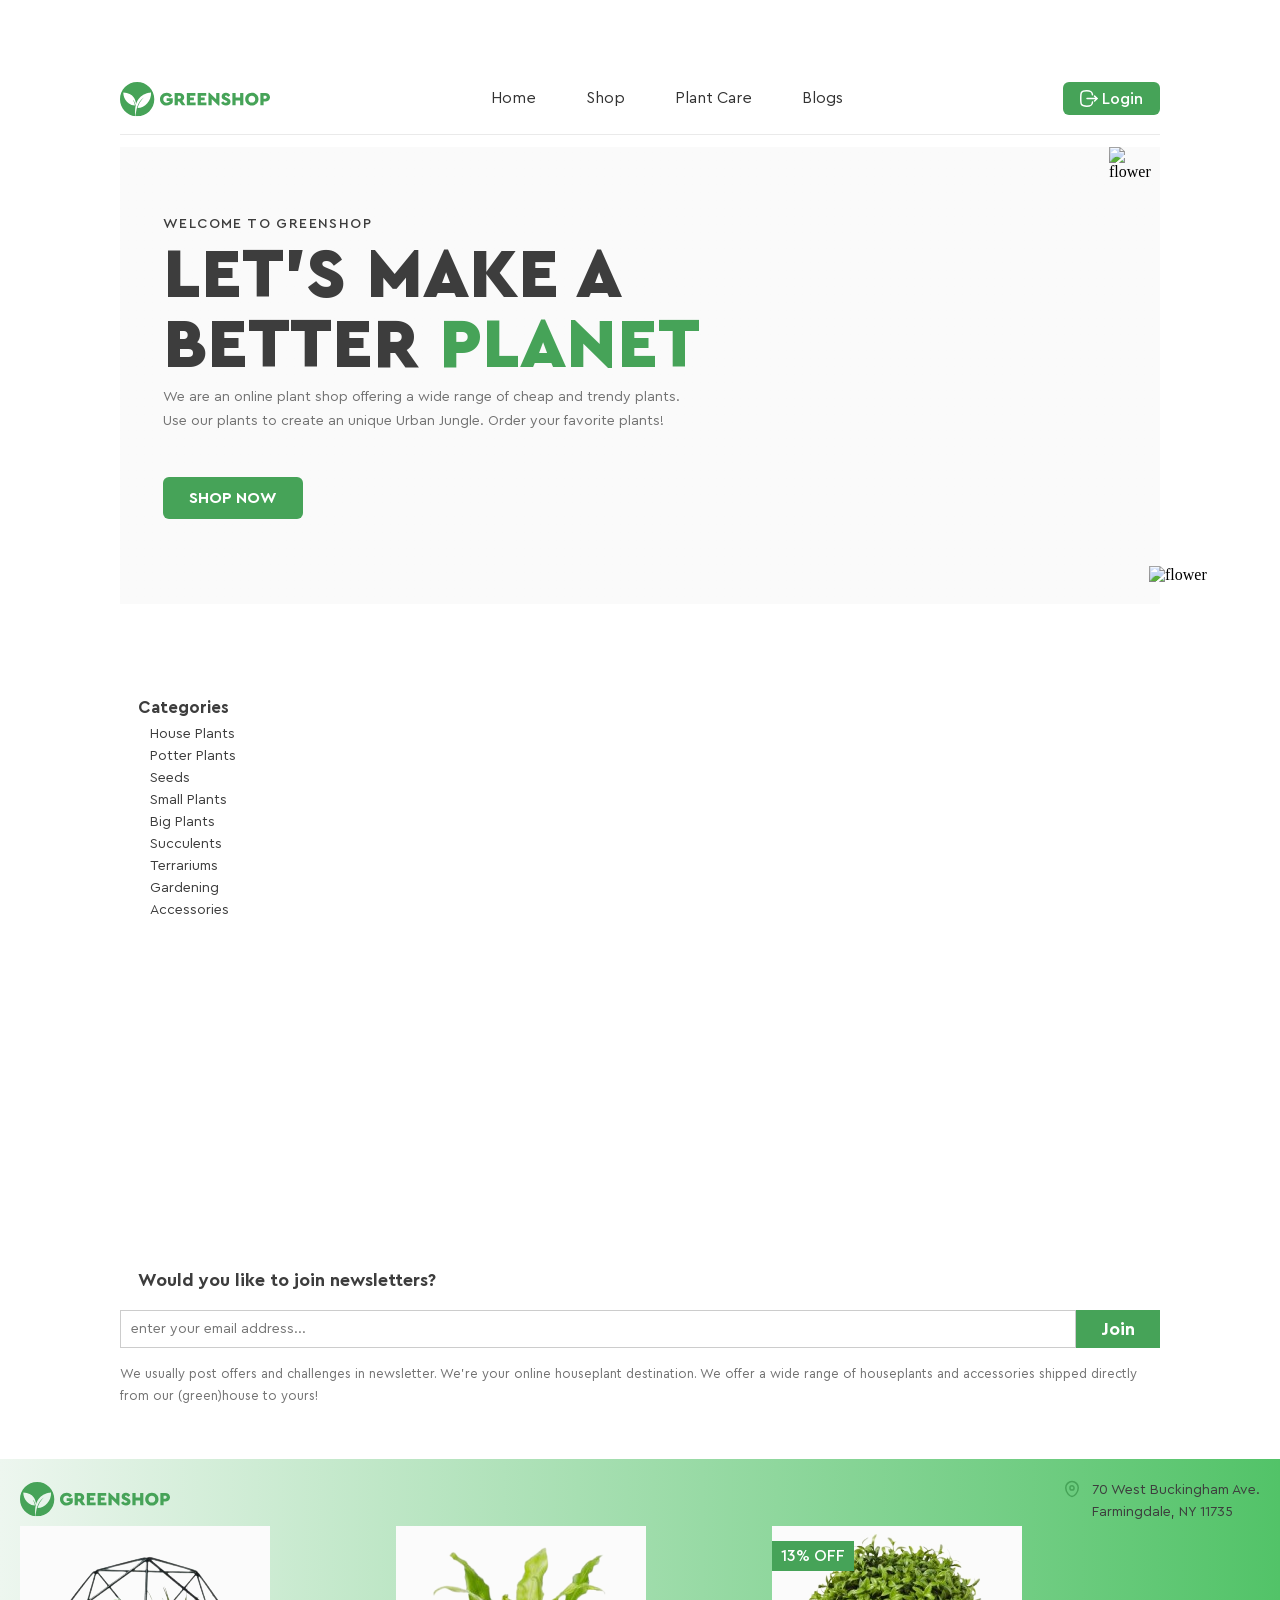
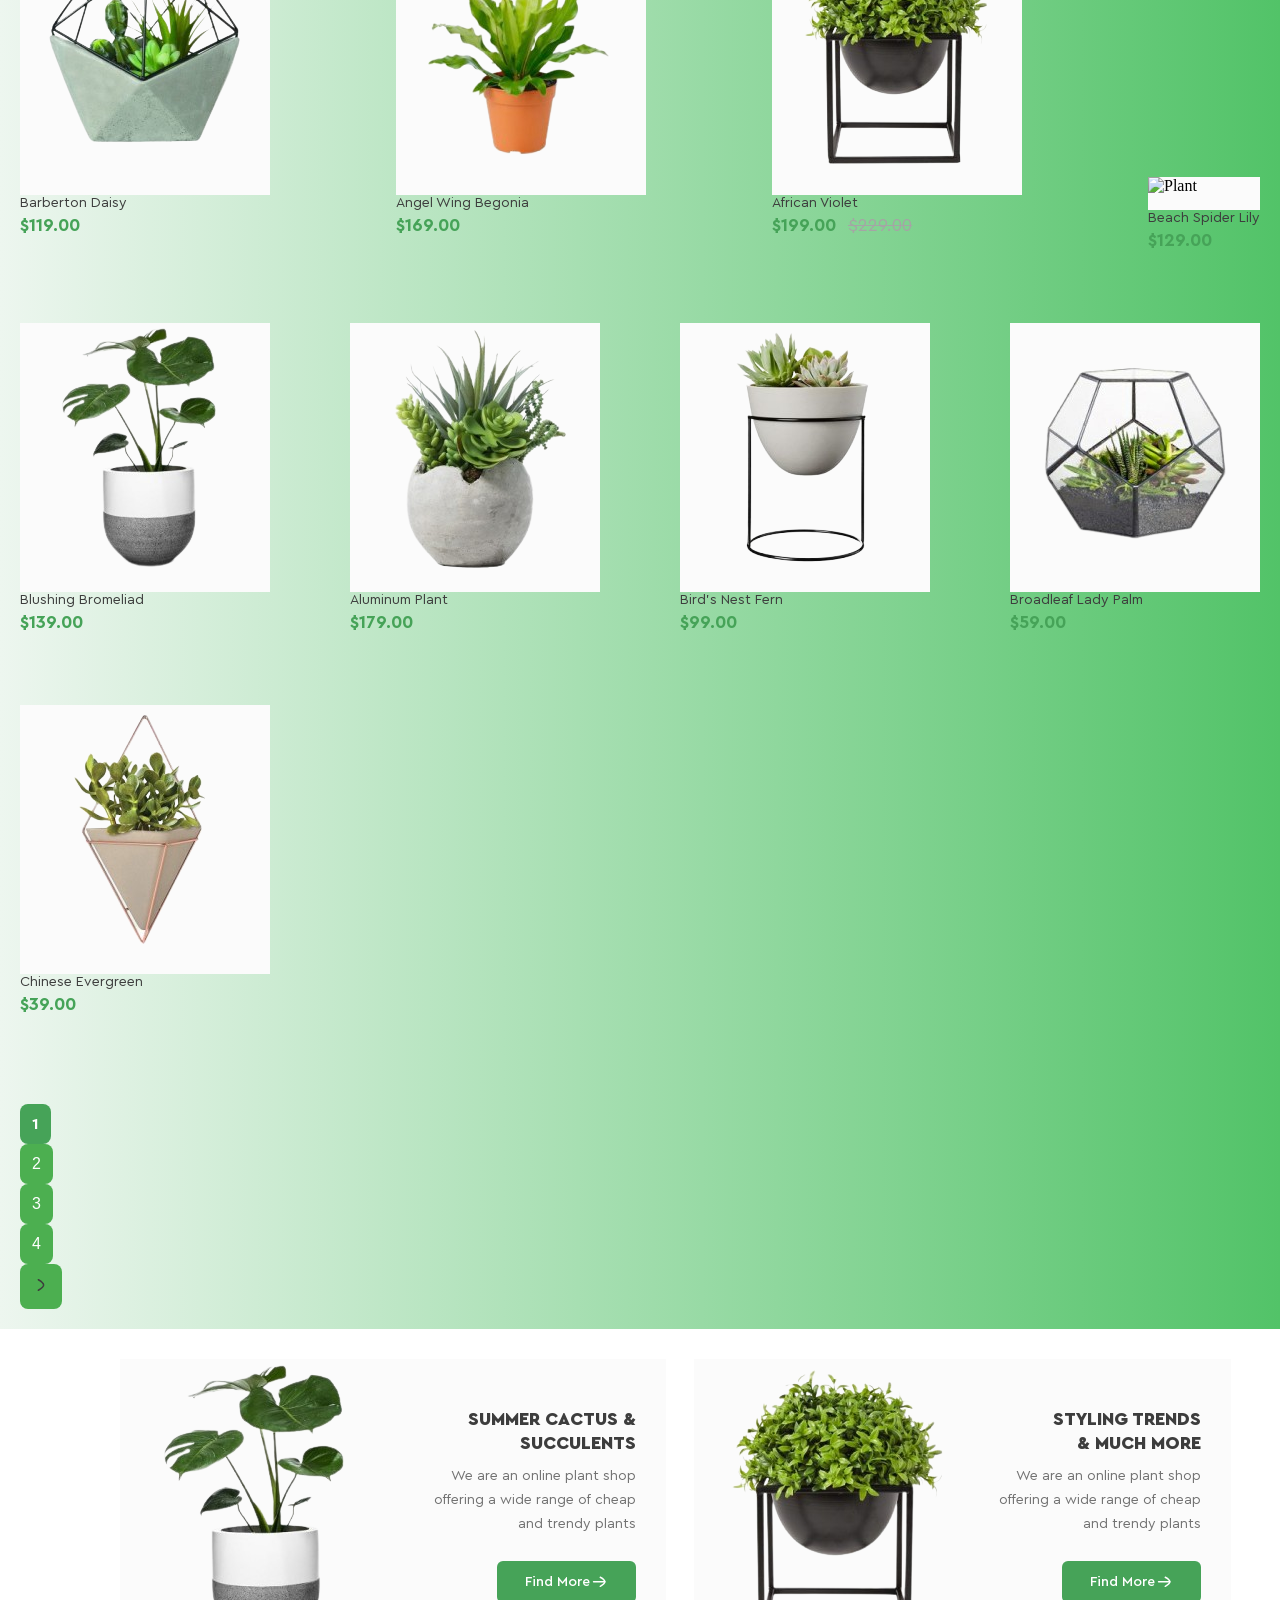
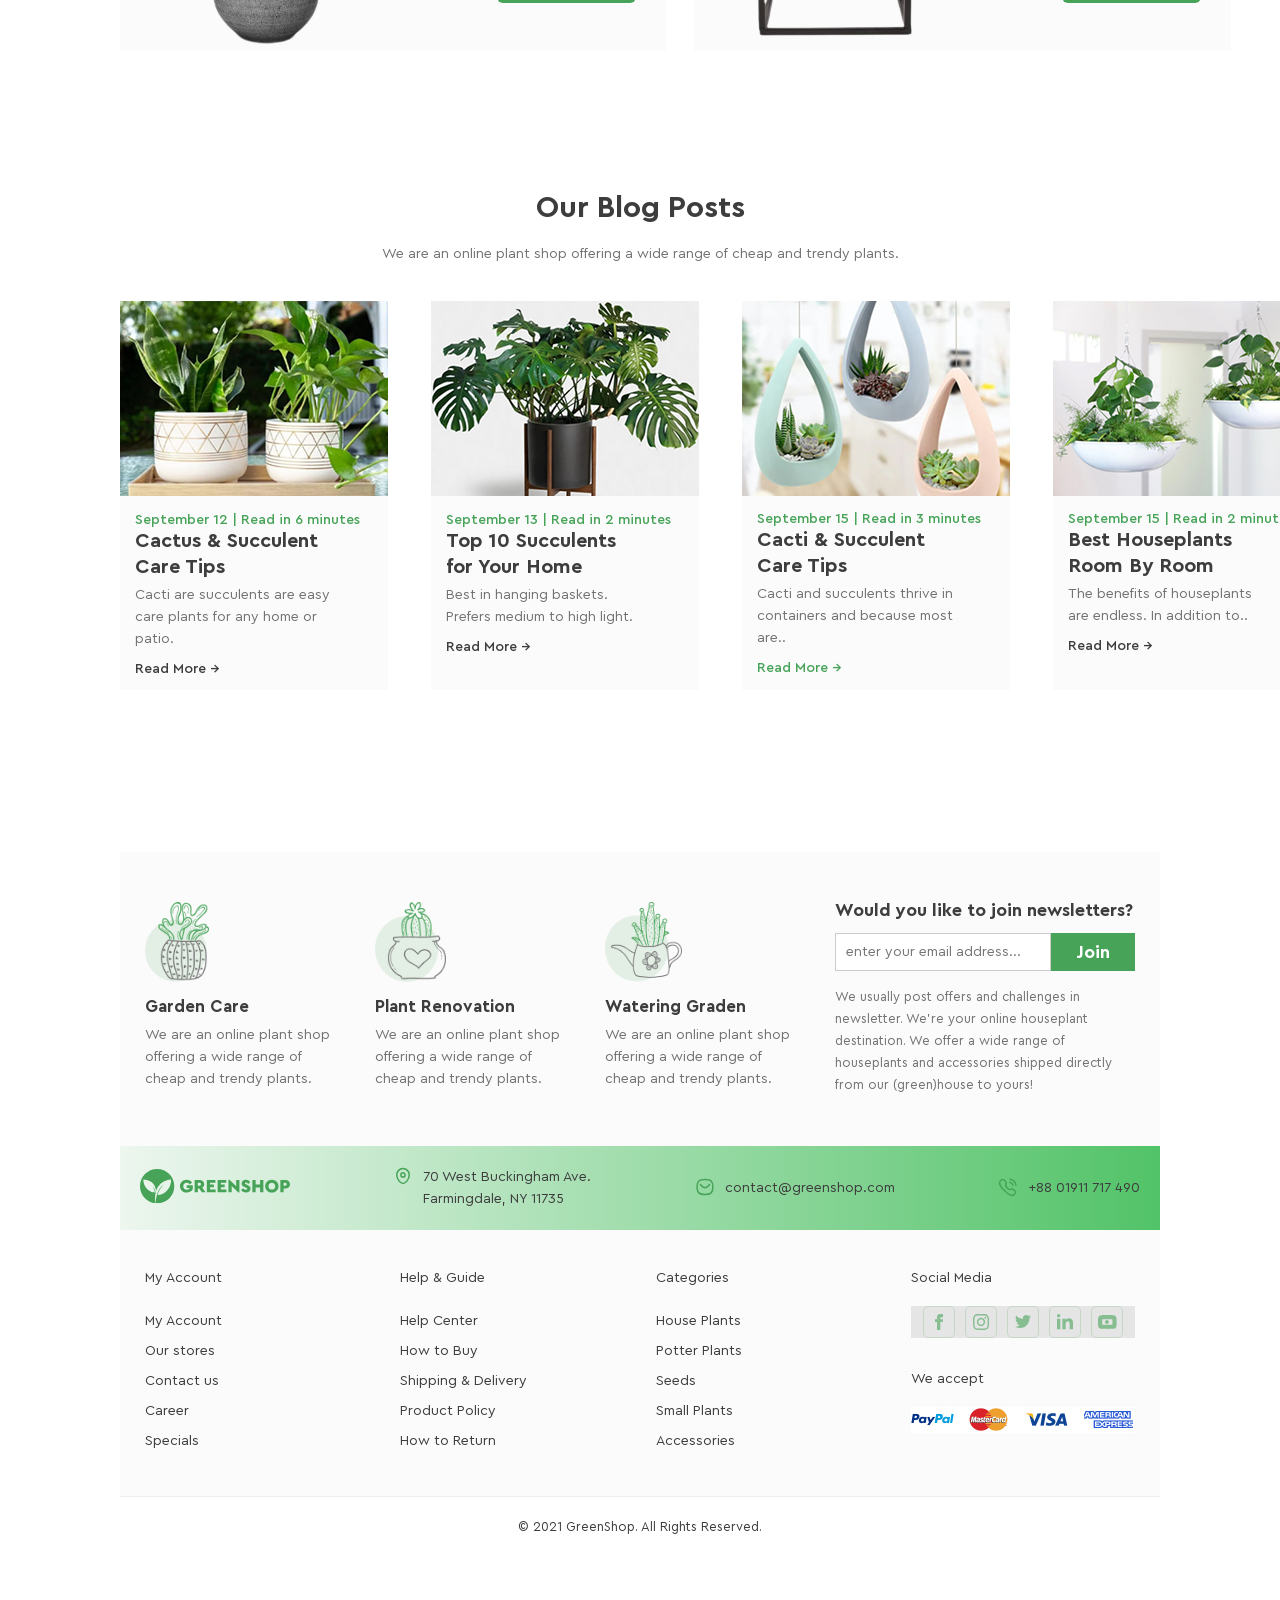
==== commit db56965c: "first v" ====
--- a/index.html
+++ b/index.html
@@ -191,37 +191,112 @@
               <li>Accessories</li>
             </ul>
           </div>
-          <div class="sale">
-            <img class="sale-banner" src="./img/Banner.png" alt="sale" />
+
+          <div class="newsletter">
+            <h3>Would you like to join newsletters?</h3>
+            <form class="newsletter-form">
+              <input type="email" placeholder="enter your email address..." />
+              <button type="submit">Join</button>
+            </form>
+            <p>
+              We usually post offers and challenges in newsletter. We’re your
+              online houseplant destination. We offer a wide range of
+              houseplants and accessories shipped directly from our (green)house
+              to yours!
+            </p>
           </div>
-        </aside>
-
-        <section class="products">
-          <div class="products-header">
-            <nav class="tabs">
-              <a class="active" href="#">All Plants</a>
-              <a href="#">New Arrivals</a>
-              <a href="#">Sale</a>
-            </nav>
-            <div class="sort">
-              Sort by: Default sorting
-              <button class="sort-btn">
-                <svg
-                  xmlns="http://www.w3.org/2000/svg"
-                  width="16"
-                  height="16"
-                  viewBox="0 0 16 16"
-                  fill="none"
-                >
-                  <path
-                    d="M12.6667 5.66669L8.00004 10.3334L3.33337 5.66669"
-                    stroke="#3D3D3D"
-                    stroke-width="1.5"
-                    stroke-linecap="round"
-                    stroke-linejoin="round"
-                  />
-                </svg>
-              </button>
+        </div>
+      </section>
+
+      <!-- FOOTER -->
+      <footer class="footer">
+        <div class="footer-top">
+          <div class="footer-info">
+            <div class="logo">
+              <svg
+                xmlns="http://www.w3.org/2000/svg"
+                width="150"
+                height="35"
+                viewBox="0 0 150 35"
+                fill="none"
+              >
+                <g clip-path="url(#clip0_4_3318)">
+                  <path
+                    d="M17.15 0C7.67748 0 0 7.67746 0 17.15C0 26.0201 6.73548 33.3175 15.3711 34.207C14.8496 29.9134 15.0436 26.4001 15.7067 23.5135C15.3347 21.7225 14.4898 19.0703 12.5734 17.1864C12.5734 17.1864 13.8348 19.0784 14.5181 21.6214C14.5181 21.6255 14.5221 21.6295 14.5221 21.6335C14.5949 21.9044 14.6596 22.1793 14.7162 22.4623C14.7283 22.527 14.7404 22.5917 14.7526 22.6604C14.8051 22.9515 14.8536 23.2426 14.886 23.5418C5.19513 22.3532 3.12921 13.6569 3.35561 10.3781C13.665 10.9482 15.7754 17.8292 16.0827 22.0985C19.4585 11.0412 30.1843 10.4024 31.0697 10.3781C31.4538 18.8763 25.1509 25.5026 17.6149 26.0807C17.6635 25.8503 17.7201 25.6198 17.7767 25.3934C17.7928 25.3247 17.813 25.26 17.8333 25.1913C17.8777 25.0296 17.9222 24.8679 17.9748 24.7061C17.995 24.6374 18.0192 24.5646 18.0394 24.4959C18.096 24.318 18.1567 24.1442 18.2173 23.9663C18.2335 23.9259 18.2456 23.8854 18.2618 23.845C18.3386 23.6348 18.4195 23.4326 18.5003 23.2305C18.5084 23.2143 18.5125 23.1941 18.5205 23.1779C18.5205 23.1779 18.5205 23.1779 18.5246 23.1779C20.4571 18.5043 24.0229 15.4439 24.0229 15.4439C17.0247 19.4868 15.8441 29.9983 15.6582 34.2231C16.1514 34.2676 16.6446 34.2999 17.15 34.2999C26.6225 34.2999 34.3 26.6225 34.3 17.15C34.3 7.67746 26.6225 0 17.15 0Z"
+                    fill="#46A358"
+                  />
+                  <path
+                    d="M46.7037 10.7454C48.9718 10.7454 50.8234 11.7197 52.0242 13.4986L49.7763 15.4109C48.9718 14.287 47.9974 13.7048 46.6471 13.7048C44.569 13.7048 43.2753 15.0713 43.2753 17.1534C43.2753 19.2719 44.6418 20.695 46.8371 20.695C48.0177 20.695 48.9556 20.2826 49.554 19.5913V19.0091H46.6673V16.2357H52.7762V20.133C52.194 21.164 51.3692 21.9887 50.3019 22.6234C49.2346 23.242 48.0338 23.5614 46.7037 23.5614C42.9923 23.618 39.9237 20.7314 39.9763 17.1534C39.9197 13.5956 42.9923 10.6888 46.7037 10.7454Z"
+                    fill="#46A358"
+                  />
+                  <path
+                    d="M61.9576 23.3316L59.168 19.4908H57.8379V23.3316H54.6157V10.9684H59.4672C62.2204 10.9684 64.2459 12.6543 64.2459 15.2215C64.2459 16.7376 63.5141 17.995 62.2972 18.7429L65.5558 23.3316H61.9576ZM57.8338 16.681H59.4833C60.3809 16.681 60.963 16.0988 60.963 15.2215C60.963 14.3442 60.3809 13.7782 59.4833 13.7782H57.8338V16.681Z"
+                    fill="#46A358"
+                  />
+                  <path
+                    d="M66.8333 10.9684H75.4124V13.8712H70.0555V15.5773H73.876V18.2739H70.0555V20.4288H75.6388V23.3316H66.8333V10.9684Z"
+                    fill="#46A358"
+                  />
+                  <path
+                    d="M77.644 10.9684H86.223V13.8712H80.8662V15.5773H84.6867V18.2739H80.8662V20.4288H86.4494V23.3316H77.644V10.9684Z"
+                    fill="#46A358"
+                  />
+                  <path
+                    d="M99.4192 10.9684V23.558H98.3882L91.681 17.057V23.3316H88.4588V10.742H89.4897L96.197 17.15V10.9684H99.4192Z"
+                    fill="#46A358"
+                  />
+                  <path
+                    d="M103.264 19.135C103.996 20.1094 104.764 20.7279 106.017 20.7279C106.862 20.7279 107.291 20.4288 107.291 19.8264C107.291 19.2846 107.008 19.1148 106.033 18.6822L104.76 18.1203C102.718 17.2187 101.631 16.0584 101.631 14.3927C101.631 12.2015 103.43 10.7379 105.957 10.7379C107.998 10.7379 109.442 11.7123 110.189 13.2284L108.035 14.8779C107.436 13.9803 106.874 13.568 105.993 13.568C105.318 13.568 104.889 13.8307 104.889 14.3563C104.889 14.8051 105.152 15.0517 105.957 15.3671L107.38 15.9654C109.535 16.867 110.545 17.9505 110.545 19.693C110.545 22.0904 108.576 23.5539 106.009 23.5539C103.782 23.5539 101.982 22.4866 101.081 20.7805L103.264 19.135Z"
+                    fill="#46A358"
+                  />
+                  <path
+                    d="M112.393 10.9684H115.615V15.4843H120.131V10.9684H123.353V23.3316H120.131V18.3871H115.615V23.3316H112.393V10.9684Z"
+                    fill="#46A358"
+                  />
+                  <path
+                    d="M131.843 10.742C135.441 10.6652 138.607 13.6084 138.53 17.15C138.603 20.7279 135.441 23.6146 131.843 23.558C128.229 23.6146 125.116 20.7279 125.193 17.15C125.116 13.6084 128.229 10.6692 131.843 10.742ZM131.859 13.7014C129.874 13.7014 128.488 15.1083 128.488 17.15C128.488 18.1809 128.807 19.0218 129.426 19.6606C130.044 20.2792 130.869 20.5986 131.859 20.5986C133.772 20.5986 135.231 19.2119 135.231 17.15C135.235 15.1083 133.772 13.7014 131.859 13.7014Z"
+                    fill="#46A358"
+                  />
+                  <path
+                    d="M140.374 10.9684H145.225C147.979 10.9684 150.004 12.6543 150.004 15.2215C150.004 17.7524 147.926 19.4908 145.225 19.4908H143.596V23.3316H140.374V10.9684ZM145.242 16.681C146.139 16.681 146.721 16.0988 146.721 15.2215C146.721 14.3442 146.139 13.7782 145.242 13.7782H143.592V16.681H145.242Z"
+                    fill="#46A358"
+                  />
+                </g>
+                <defs>
+                  <clipPath id="clip0_4_3318">
+                    <rect width="150" height="34.2999" fill="white" />
+                  </clipPath>
+                </defs>
+              </svg>
+            </div>
+            <div class="footer-adresa">
+              <svg
+                xmlns="http://www.w3.org/2000/svg"
+                width="20"
+                height="20"
+                viewBox="0 0 20 20"
+                fill="none"
+              >
+                <path
+                  fill-rule="evenodd"
+                  clip-rule="evenodd"
+                  d="M12.0918 8.92542C12.0918 7.77436 11.1591 6.84166 10.0081 6.84166C8.85787 6.84166 7.92517 7.77436 7.92517 8.92542C7.92517 10.0756 8.85787 11.0083 10.0081 11.0083C11.1591 11.0083 12.0918 10.0756 12.0918 8.92542Z"
+                  stroke="#46A358"
+                  stroke-width="1.5"
+                  stroke-linecap="round"
+                  stroke-linejoin="round"
+                />
+                <path
+                  fill-rule="evenodd"
+                  clip-rule="evenodd"
+                  d="M9.99959 17.5C7.58457 17.5 3.75 13.2989 3.75 8.8322C3.75 5.33539 6.54758 2.5 9.99959 2.5C13.4516 2.5 16.25 5.33539 16.25 8.8322C16.25 13.2989 12.4154 17.5 9.99959 17.5Z"
+                  stroke="#46A358"
+                  stroke-width="1.5"
+                  stroke-linecap="round"
+                  stroke-linejoin="round"
+                />
+              </svg>
+              <p>70 West Buckingham Ave.<br />Farmingdale, NY 11735</p>
             </div>
           </div>
 
--- a/css/style.css
+++ b/css/style.css
@@ -1,14 +1,3 @@
-@font-face {
-  font-family: "Cera pro Light";
-  src: url("../fonts/CeraPro-Light.eot");
-  src:
-    local("Cera Pro Light"),
-    local("CeraPro-Light"),
-    url("../fonts/CeraPro-Light.eot?#iefix") format("embedded-opentype"),
-    url("../fonts/CeraPro-Light.woff2") format("woff2"),
-    url("../fonts/CeraPro-Light.woff") format("woff"),
-    url("../fonts/CeraPro-Light.ttf") format("truetype");
-}
 @font-face {
   font-family: "Cera pro Regular";
   src: url("../fonts/CeraPro-Regular.eot");
@@ -76,6 +65,8 @@
 }
 
 .container {
+  display: flex;
+  flex-direction: column;
   padding: 30px 120px 52px;
 }
 
@@ -426,17 +417,19 @@
 /* main */
 .shop {
   display: flex;
-  column-gap: 50px;
-}
-
-.sidebar {
-  background: #fbfbfb;
+  gap: 30px;
+  align-items: flex-start;
+}
+
+.feature {
+  flex: 1;
+  /* border-left: 1px solid rgba(70, 163, 88, 0.1); */
 }
 
 .sidebar h3 {
   color: #3d3d3d;
   font-family: "Cera Pro Bold";
-  font-size: 18px;
+  font-size: 17px;
   line-height: 16px;
   padding: 14px 18px 7px 18px;
 }
@@ -449,9 +442,9 @@
 .categories li {
   color: #3d3d3d;
   font-family: "Cera Pro Regular";
-  font-size: 15px;
-  line-height: 40px;
-  cursor: pointer;
+  font-size: 14px;
+  line-height: 22px;
+  text-align: left;
 }
 
 .categories li:hover {
@@ -470,34 +463,25 @@
   margin-bottom: 56px;
 }
 
-.tabs {
-  display: flex;
-  gap: 40px;
-}
-
-.tabs a {
-  border-bottom: 3px solid transparent;
-  color: #3d3d3d;
-  font-family: "Cera Pro Regular";
-  font-size: 15px;
-  line-height: 16px;
-  padding-bottom: 7px;
+.icon-watering {
+  background-image: url("../img/Picture\ \(2\).png");
+}
+
+/* NEWSLETTER */
+.newsletter {
+  flex: 1.5;
+}
+.newsletter p {
+  color: #727272;
+  font-family: "Cera Pro Regular";
+  font-size: 13px;
+  line-height: 22px;
 }
 
 .tabs a:hover {
   color: #46a358;
   font-family: "Cera Pro Bold";
-  border-bottom: 3px solid #46a358;
-}
-
-.sort {
-  display: flex;
-  align-content: center;
-  flex-wrap: wrap;
-  gap: 5px;
-  color: #3d3d3d;
-  font-family: "Cera Pro Regular";
-  font-size: 15px;
+  font-size: 18px;
   line-height: 16px;
 }
 
@@ -580,6 +564,9 @@
 h4 {
   color: #3d3d3d;
   font-family: "Cera Pro Regular";
+  font-size: 14px;
+  font-style: normal;
+  font-weight: 400;
   line-height: 16px;
   margin-bottom: 6px;
 }
@@ -618,24 +605,59 @@
   /* font-weight: bold; */
 }
 
-/* Page */
-
-.pagination {
+.footer-contact,
+.footer-phone,
+.footer-adresa {
   display: flex;
   gap: 10px;
-  justify-content: flex-end;
-}
-.pagination li {
-  color: #3d3d3d;
-  font-family: "Cera Pro Light";
+}
+
+.footer-bottom {
+  background: #fbfbfb;
+  display: flex;
+  gap: 40px;
+  padding: 40px 25px;
+}
+
+.footer-col {
+  flex: 1;
+}
+
+.footer-col h4 {
+  margin-bottom: 20px;
+}
+
+.footer-col ul {
+  list-style: none;
+  padding: 0;
+}
+
+.footer-col li {
+  color: #3d3d3d;
+  font-family: "Cera Pro Regular";
+  font-size: 14px;
+  line-height: 30px;
+}
+
+.footer-copy {
+  color: #3d3d3d;
+  font-family: "Cera Pro Regular";
+  font-size: 14px;
+  line-height: 30px;
+  text-align: center;
+  padding: 15px 0;
+  border-top: 1px solid #eee;
+  font-size: 13px;
+}
+
+.footer-col {
+  color: #3d3d3d;
+  font-family: "Cera Pro Bold";
   font-size: 18px;
   line-height: 16px;
 }
-.page {
-  width: 35px;
-  height: 35px;
-  border: 1px solid #e5e5e5;
-  border-radius: 6px;
+
+.socials {
   display: flex;
   align-items: center;
   justify-content: center;
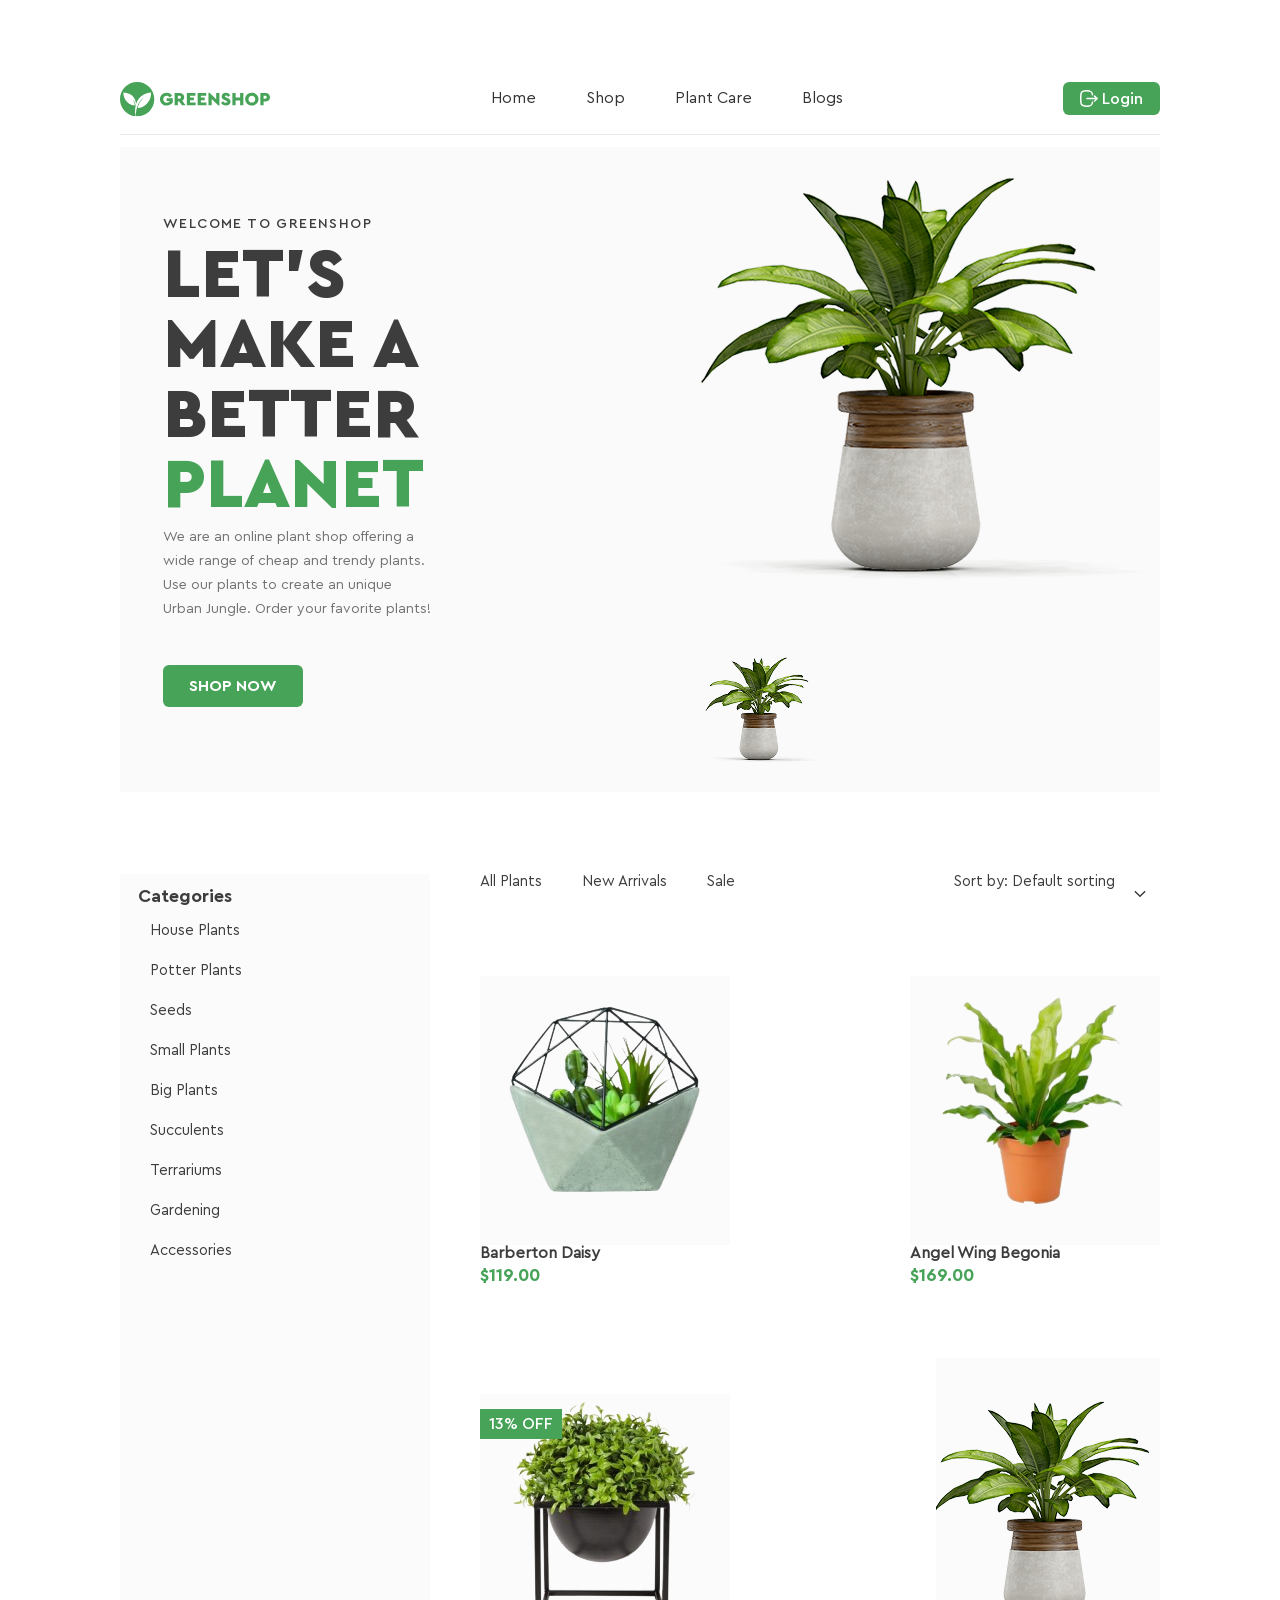
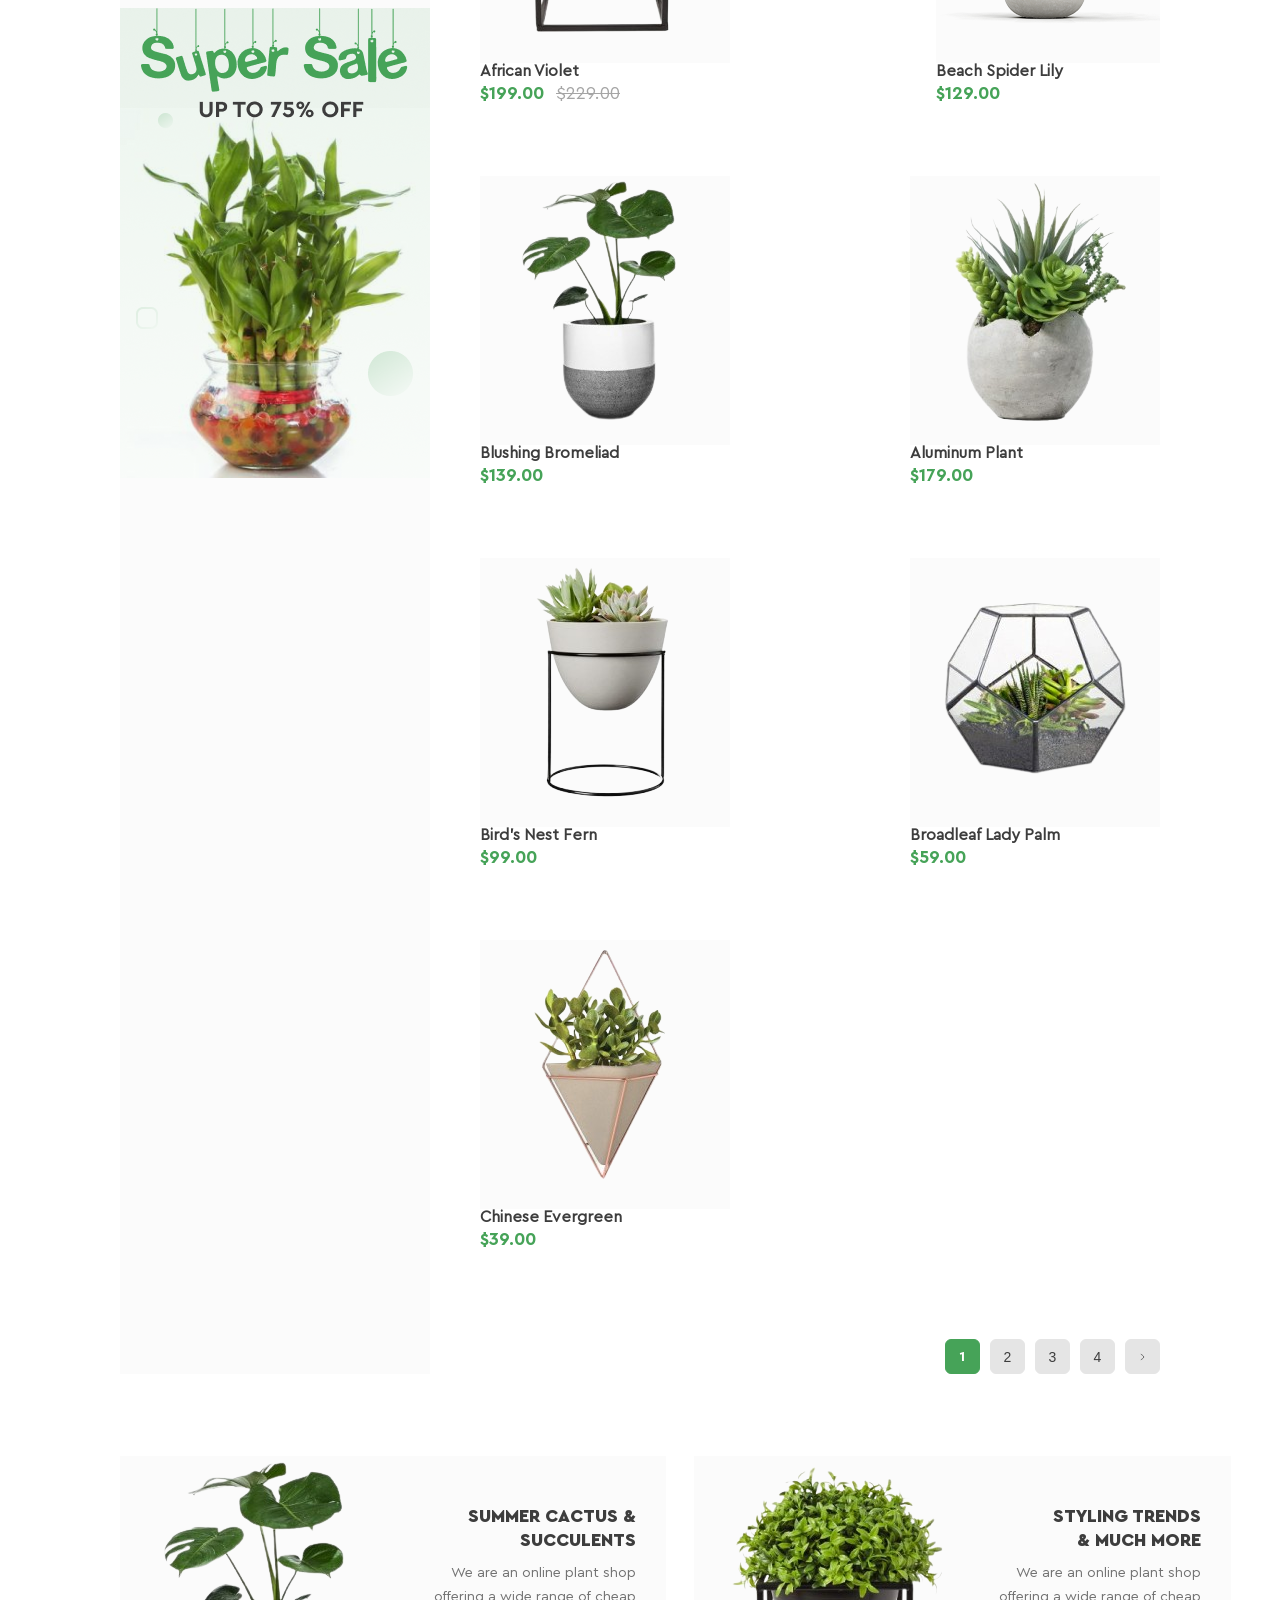
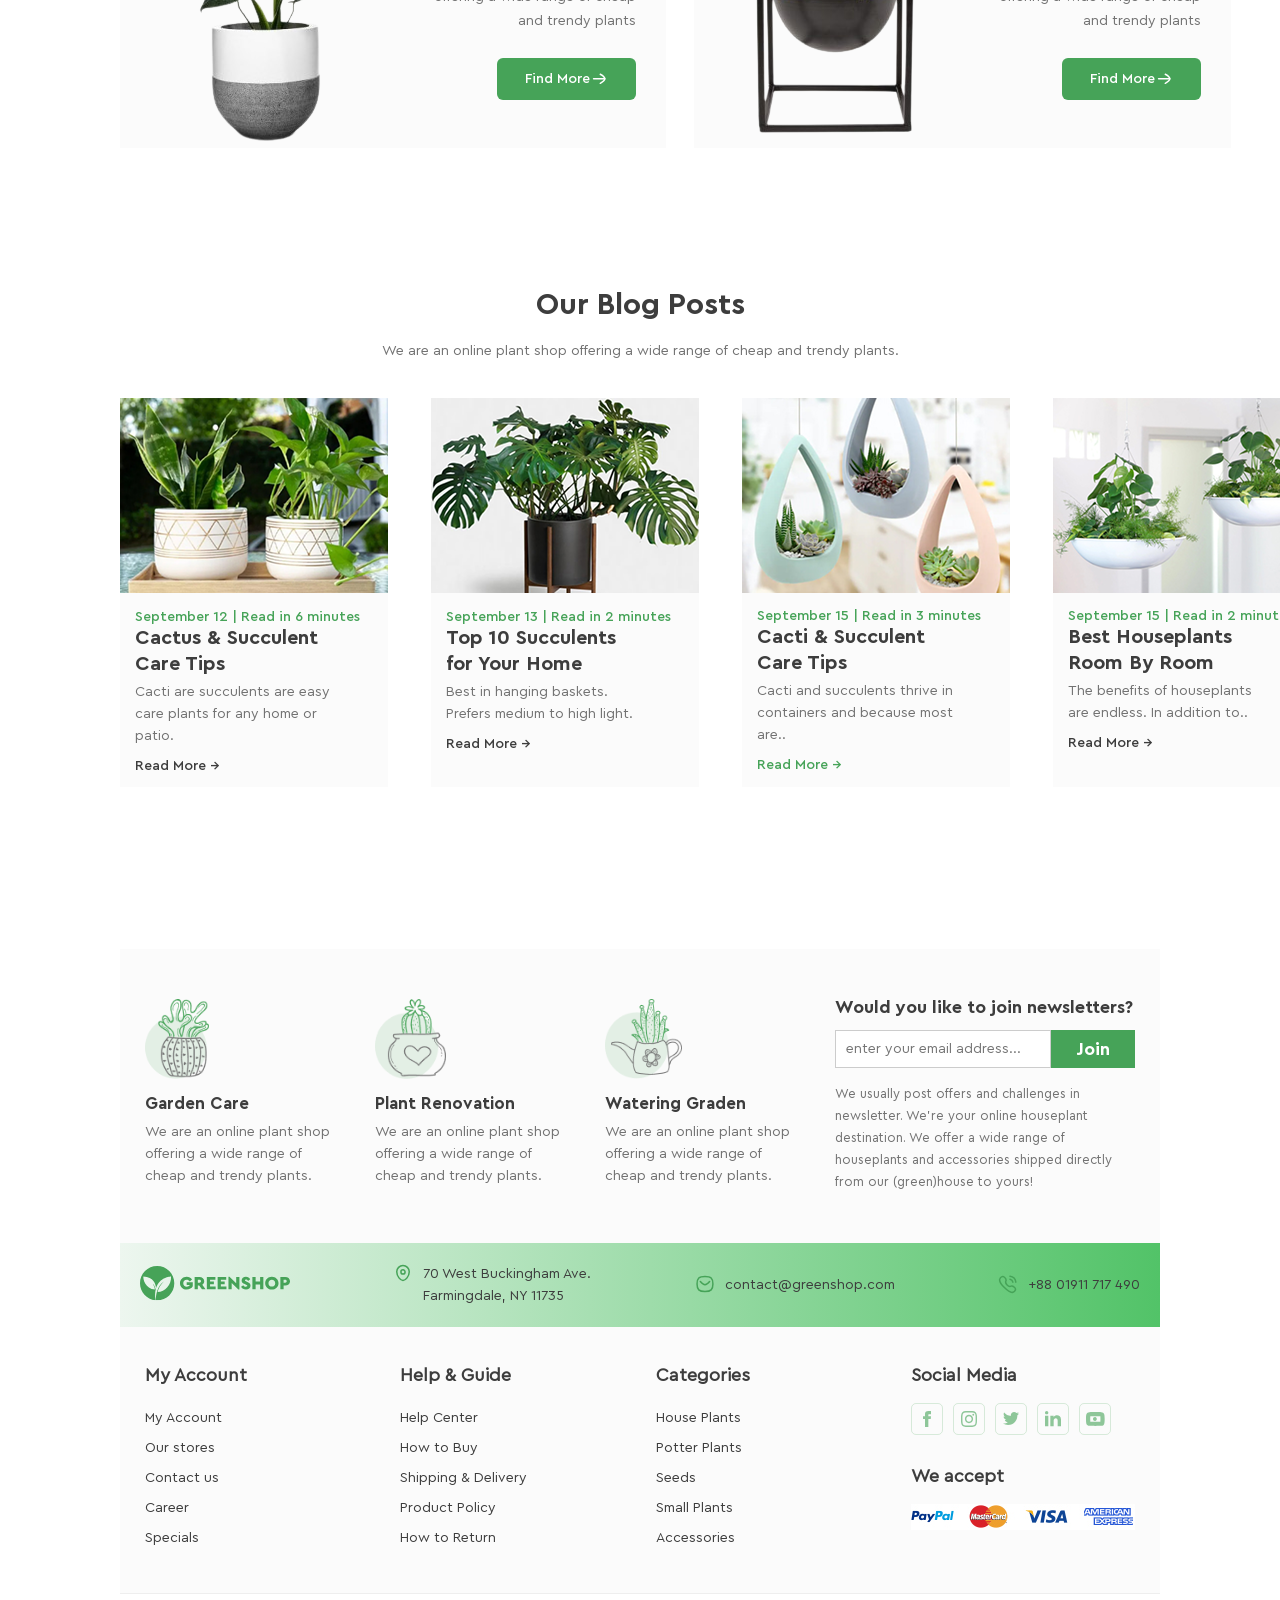
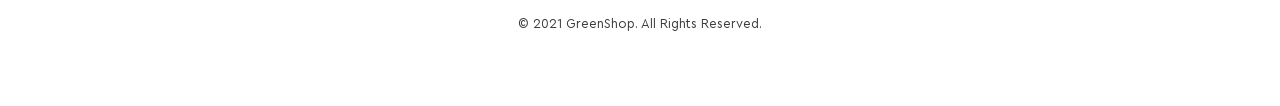
==== commit 72bf864e: "first v" ====
--- a/index.html
+++ b/index.html
@@ -191,6 +191,821 @@
               <li>Accessories</li>
             </ul>
           </div>
+          <div class="sale">
+            <img class="sale-banner" src="./img/Banner.png" alt="sale" />
+          </div>
+        </aside>
+
+        <section class="products">
+          <div class="products-header">
+            <nav class="tabs">
+              <a class="active" href="#">All Plants</a>
+              <a href="#">New Arrivals</a>
+              <a href="#">Sale</a>
+            </nav>
+            <div class="sort">
+              Sort by: Default sorting
+              <button class="sort-btn">
+                <svg
+                  xmlns="http://www.w3.org/2000/svg"
+                  width="16"
+                  height="16"
+                  viewBox="0 0 16 16"
+                  fill="none"
+                >
+                  <path
+                    d="M12.6667 5.66669L8.00004 10.3334L3.33337 5.66669"
+                    stroke="#3D3D3D"
+                    stroke-width="1.5"
+                    stroke-linecap="round"
+                    stroke-linejoin="round"
+                  />
+                </svg>
+              </button>
+            </div>
+          </div>
+
+          <ul class="list-card">
+            <li class="card">
+              <div class="card-img">
+                <img src="./img/img1.png" alt="Plant" />
+                <div class="card-svg">
+                  <button class="card-btn">
+                    <svg
+                      xmlns="http://www.w3.org/2000/svg"
+                      width="20"
+                      height="20"
+                      viewBox="0 0 20 20"
+                      fill="none"
+                    >
+                      <g clip-path="url(#clip0_2_1949)">
+                        <path
+                          d="M14.294 16.8745H8.24077C5.65655 16.8745 3.55412 14.7721 3.55412 12.1879V7.38405C3.55412 4.98175 2.35676 2.75813 0.351225 1.4358C-0.00894369 1.19834 -0.108379 0.713895 0.129078 0.353726C0.366535 -0.00648163 0.850939 -0.105956 1.21119 0.131579C2.35606 0.886442 3.28487 1.88204 3.94905 3.02832C4.09258 3.18911 5.24995 4.41584 7.14726 4.41584H16.142C18.596 4.36995 20.5168 6.83267 19.8752 9.20138L18.8397 13.3284C18.3159 15.4163 16.4466 16.8745 14.294 16.8745ZM4.91926 5.53677C5.04912 6.1367 5.11634 6.7553 5.11634 7.38405V12.1879C5.11634 13.9107 6.51796 15.3123 8.24077 15.3123H14.294C15.7291 15.3123 16.9752 14.3401 17.3245 12.9482L18.3599 8.82121C18.7412 7.41373 17.5997 5.95084 16.142 5.97806H7.14722C6.28913 5.97806 5.54224 5.79305 4.91926 5.53677ZM7.85021 19.0226C7.85021 18.4833 7.41307 18.0462 6.87383 18.0462C5.57828 18.0978 5.57942 19.9479 6.87383 19.999C7.41307 19.999 7.85021 19.5618 7.85021 19.0226ZM15.6222 19.0226C15.6222 18.4833 15.1851 18.0462 14.6459 18.0462C13.3503 18.0978 13.3514 19.9479 14.6459 19.999C15.1851 19.999 15.6222 19.5618 15.6222 19.0226ZM16.9231 8.32138C16.9231 7.88998 16.5734 7.54027 16.142 7.54027H7.45966C6.42329 7.58152 6.42407 9.0616 7.45966 9.10249H16.142C16.5734 9.10249 16.9231 8.75279 16.9231 8.32138Z"
+                          fill="currentColor"
+                        />
+                      </g>
+                      <defs>
+                        <clipPath id="clip0_2_1949">
+                          <rect width="20" height="20" fill="white" />
+                        </clipPath>
+                      </defs>
+                    </svg>
+                  </button>
+                  <button class="card-btn">
+                    <svg
+                      xmlns="http://www.w3.org/2000/svg"
+                      width="20"
+                      height="20"
+                      viewBox="0 0 20 20"
+                      fill="none"
+                    >
+                      <path
+                        d="M10 18.8873C9.71527 18.8873 9.44077 18.7842 9.22684 18.5968C8.41888 17.8903 7.63992 17.2264 6.95267 16.6408L6.94916 16.6377C4.93423 14.9207 3.19427 13.4378 1.98364 11.9771C0.630341 10.3441 0 8.79578 0 7.10434C0 5.46097 0.563507 3.94485 1.58661 2.83508C2.62192 1.71219 4.04251 1.09375 5.58716 1.09375C6.74164 1.09375 7.79892 1.45874 8.72955 2.1785C9.19922 2.54181 9.62494 2.98645 10 3.5051C10.3752 2.98645 10.8008 2.54181 11.2706 2.1785C12.2012 1.45874 13.2585 1.09375 14.413 1.09375C15.9575 1.09375 17.3782 1.71219 18.4135 2.83508C19.4366 3.94485 20 5.46097 20 7.10434C20 8.79578 19.3698 10.3441 18.0165 11.9769C16.8059 13.4378 15.0661 14.9205 13.0515 16.6374C12.363 17.224 11.5828 17.8889 10.773 18.5971C10.5592 18.7842 10.2846 18.8873 10 18.8873ZM5.58716 2.26532C4.37363 2.26532 3.25882 2.74963 2.44781 3.62915C1.62476 4.52194 1.17142 5.75607 1.17142 7.10434C1.17142 8.52692 1.70013 9.79919 2.88559 11.2296C4.03137 12.6122 5.73563 14.0645 7.70889 15.7462L7.71255 15.7492C8.4024 16.3371 9.18442 17.0036 9.99832 17.7153C10.8171 17.0023 11.6003 16.3347 12.2916 15.7458C14.2647 14.0642 15.9688 12.6122 17.1146 11.2296C18.2999 9.79919 18.8286 8.52692 18.8286 7.10434C18.8286 5.75607 18.3752 4.52194 17.5522 3.62915C16.7413 2.74963 15.6264 2.26532 14.413 2.26532C13.524 2.26532 12.7078 2.54791 11.9872 3.10516C11.3449 3.60199 10.8975 4.23004 10.6352 4.66949C10.5003 4.89548 10.2629 5.03036 10 5.03036C9.73709 5.03036 9.49966 4.89548 9.36478 4.66949C9.10263 4.23004 8.65524 3.60199 8.01285 3.10516C7.29218 2.54791 6.47598 2.26532 5.58716 2.26532Z"
+                        fill="currentColor"
+                      />
+                    </svg>
+                  </button>
+                  <button class="card-btn">
+                    <svg
+                      xmlns="http://www.w3.org/2000/svg"
+                      width="20"
+                      height="20"
+                      viewBox="0 0 20 20"
+                      fill="none"
+                    >
+                      <g clip-path="url(#clip0_2_1953)">
+                        <path
+                          d="M14.5656 16.0023C10.5704 19.1859 4.98549 18.3049 2.02729 14.6536C-0.827886 11.1285 -0.64932 6.04314 2.44811 2.82458C5.64856 -0.50074 10.6802 -0.944658 14.3277 1.78316C15.6345 2.76027 16.6104 4.00337 17.246 5.50807C17.8853 7.02151 18.0795 8.59614 17.8578 10.2201C17.6368 11.8365 16.9918 13.2769 15.9423 14.6212C16.0272 14.6767 16.1178 14.7167 16.1827 14.7816C17.3365 15.9305 18.4859 17.0836 19.6397 18.2325C19.9132 18.5047 20.0493 18.8218 19.9682 19.204C19.8071 19.9644 18.9018 20.2579 18.3211 19.7359C18.0489 19.4918 17.7985 19.2227 17.54 18.9642C16.5923 18.0171 15.6451 17.0693 14.6973 16.1221C14.658 16.0847 14.6168 16.0497 14.5656 16.0023ZM15.9529 8.98636C15.9629 5.12659 12.8468 2.00605 8.97825 2.00043C5.12035 1.99481 2.00669 5.09037 1.98983 8.94765C1.97297 12.8168 5.08289 15.9461 8.96326 15.9642C12.8055 15.9823 15.9429 12.8499 15.9529 8.98636Z"
+                          fill="currentColor"
+                        />
+                      </g>
+                      <defs>
+                        <clipPath id="clip0_2_1953">
+                          <rect width="19.9913" height="20" fill="white" />
+                        </clipPath>
+                      </defs>
+                    </svg>
+                  </button>
+                </div>
+              </div>
+              <h4>Barberton Daisy</h4>
+              <span class="price">$119.00</span>
+            </li>
+            <li class="card">
+              <div class="card-img">
+                <img src="./img/img2.png" alt="Plant" />
+                <div class="card-svg">
+                  <button class="card-btn">
+                    <svg
+                      xmlns="http://www.w3.org/2000/svg"
+                      width="20"
+                      height="20"
+                      viewBox="0 0 20 20"
+                      fill="none"
+                    >
+                      <g clip-path="url(#clip0_2_1949)">
+                        <path
+                          d="M14.294 16.8745H8.24077C5.65655 16.8745 3.55412 14.7721 3.55412 12.1879V7.38405C3.55412 4.98175 2.35676 2.75813 0.351225 1.4358C-0.00894369 1.19834 -0.108379 0.713895 0.129078 0.353726C0.366535 -0.00648163 0.850939 -0.105956 1.21119 0.131579C2.35606 0.886442 3.28487 1.88204 3.94905 3.02832C4.09258 3.18911 5.24995 4.41584 7.14726 4.41584H16.142C18.596 4.36995 20.5168 6.83267 19.8752 9.20138L18.8397 13.3284C18.3159 15.4163 16.4466 16.8745 14.294 16.8745ZM4.91926 5.53677C5.04912 6.1367 5.11634 6.7553 5.11634 7.38405V12.1879C5.11634 13.9107 6.51796 15.3123 8.24077 15.3123H14.294C15.7291 15.3123 16.9752 14.3401 17.3245 12.9482L18.3599 8.82121C18.7412 7.41373 17.5997 5.95084 16.142 5.97806H7.14722C6.28913 5.97806 5.54224 5.79305 4.91926 5.53677ZM7.85021 19.0226C7.85021 18.4833 7.41307 18.0462 6.87383 18.0462C5.57828 18.0978 5.57942 19.9479 6.87383 19.999C7.41307 19.999 7.85021 19.5618 7.85021 19.0226ZM15.6222 19.0226C15.6222 18.4833 15.1851 18.0462 14.6459 18.0462C13.3503 18.0978 13.3514 19.9479 14.6459 19.999C15.1851 19.999 15.6222 19.5618 15.6222 19.0226ZM16.9231 8.32138C16.9231 7.88998 16.5734 7.54027 16.142 7.54027H7.45966C6.42329 7.58152 6.42407 9.0616 7.45966 9.10249H16.142C16.5734 9.10249 16.9231 8.75279 16.9231 8.32138Z"
+                          fill="currentColor"
+                        />
+                      </g>
+                      <defs>
+                        <clipPath id="clip0_2_1949">
+                          <rect width="20" height="20" fill="white" />
+                        </clipPath>
+                      </defs>
+                    </svg>
+                  </button>
+                  <button class="card-btn">
+                    <svg
+                      xmlns="http://www.w3.org/2000/svg"
+                      width="20"
+                      height="20"
+                      viewBox="0 0 20 20"
+                      fill="none"
+                    >
+                      <path
+                        d="M10 18.8873C9.71527 18.8873 9.44077 18.7842 9.22684 18.5968C8.41888 17.8903 7.63992 17.2264 6.95267 16.6408L6.94916 16.6377C4.93423 14.9207 3.19427 13.4378 1.98364 11.9771C0.630341 10.3441 0 8.79578 0 7.10434C0 5.46097 0.563507 3.94485 1.58661 2.83508C2.62192 1.71219 4.04251 1.09375 5.58716 1.09375C6.74164 1.09375 7.79892 1.45874 8.72955 2.1785C9.19922 2.54181 9.62494 2.98645 10 3.5051C10.3752 2.98645 10.8008 2.54181 11.2706 2.1785C12.2012 1.45874 13.2585 1.09375 14.413 1.09375C15.9575 1.09375 17.3782 1.71219 18.4135 2.83508C19.4366 3.94485 20 5.46097 20 7.10434C20 8.79578 19.3698 10.3441 18.0165 11.9769C16.8059 13.4378 15.0661 14.9205 13.0515 16.6374C12.363 17.224 11.5828 17.8889 10.773 18.5971C10.5592 18.7842 10.2846 18.8873 10 18.8873ZM5.58716 2.26532C4.37363 2.26532 3.25882 2.74963 2.44781 3.62915C1.62476 4.52194 1.17142 5.75607 1.17142 7.10434C1.17142 8.52692 1.70013 9.79919 2.88559 11.2296C4.03137 12.6122 5.73563 14.0645 7.70889 15.7462L7.71255 15.7492C8.4024 16.3371 9.18442 17.0036 9.99832 17.7153C10.8171 17.0023 11.6003 16.3347 12.2916 15.7458C14.2647 14.0642 15.9688 12.6122 17.1146 11.2296C18.2999 9.79919 18.8286 8.52692 18.8286 7.10434C18.8286 5.75607 18.3752 4.52194 17.5522 3.62915C16.7413 2.74963 15.6264 2.26532 14.413 2.26532C13.524 2.26532 12.7078 2.54791 11.9872 3.10516C11.3449 3.60199 10.8975 4.23004 10.6352 4.66949C10.5003 4.89548 10.2629 5.03036 10 5.03036C9.73709 5.03036 9.49966 4.89548 9.36478 4.66949C9.10263 4.23004 8.65524 3.60199 8.01285 3.10516C7.29218 2.54791 6.47598 2.26532 5.58716 2.26532Z"
+                        fill="currentColor"
+                      />
+                    </svg>
+                  </button>
+                  <button class="card-btn">
+                    <svg
+                      xmlns="http://www.w3.org/2000/svg"
+                      width="20"
+                      height="20"
+                      viewBox="0 0 20 20"
+                      fill="none"
+                    >
+                      <g clip-path="url(#clip0_2_1953)">
+                        <path
+                          d="M14.5656 16.0023C10.5704 19.1859 4.98549 18.3049 2.02729 14.6536C-0.827886 11.1285 -0.64932 6.04314 2.44811 2.82458C5.64856 -0.50074 10.6802 -0.944658 14.3277 1.78316C15.6345 2.76027 16.6104 4.00337 17.246 5.50807C17.8853 7.02151 18.0795 8.59614 17.8578 10.2201C17.6368 11.8365 16.9918 13.2769 15.9423 14.6212C16.0272 14.6767 16.1178 14.7167 16.1827 14.7816C17.3365 15.9305 18.4859 17.0836 19.6397 18.2325C19.9132 18.5047 20.0493 18.8218 19.9682 19.204C19.8071 19.9644 18.9018 20.2579 18.3211 19.7359C18.0489 19.4918 17.7985 19.2227 17.54 18.9642C16.5923 18.0171 15.6451 17.0693 14.6973 16.1221C14.658 16.0847 14.6168 16.0497 14.5656 16.0023ZM15.9529 8.98636C15.9629 5.12659 12.8468 2.00605 8.97825 2.00043C5.12035 1.99481 2.00669 5.09037 1.98983 8.94765C1.97297 12.8168 5.08289 15.9461 8.96326 15.9642C12.8055 15.9823 15.9429 12.8499 15.9529 8.98636Z"
+                          fill="currentColor"
+                        />
+                      </g>
+                      <defs>
+                        <clipPath id="clip0_2_1953">
+                          <rect width="19.9913" height="20" fill="white" />
+                        </clipPath>
+                      </defs>
+                    </svg>
+                  </button>
+                </div>
+              </div>
+              <h4>Angel Wing Begonia</h4>
+              <span class="price">$169.00</span>
+            </li>
+            <li class="card">
+              <div class="card-img">
+                <span class="badge">13% OFF</span>
+                <img src="./img/img3.png" alt="Plant" />
+                <div class="card-svg">
+                  <button class="card-btn">
+                    <svg
+                      xmlns="http://www.w3.org/2000/svg"
+                      width="20"
+                      height="20"
+                      viewBox="0 0 20 20"
+                      fill="none"
+                    >
+                      <g clip-path="url(#clip0_2_1949)">
+                        <path
+                          d="M14.294 16.8745H8.24077C5.65655 16.8745 3.55412 14.7721 3.55412 12.1879V7.38405C3.55412 4.98175 2.35676 2.75813 0.351225 1.4358C-0.00894369 1.19834 -0.108379 0.713895 0.129078 0.353726C0.366535 -0.00648163 0.850939 -0.105956 1.21119 0.131579C2.35606 0.886442 3.28487 1.88204 3.94905 3.02832C4.09258 3.18911 5.24995 4.41584 7.14726 4.41584H16.142C18.596 4.36995 20.5168 6.83267 19.8752 9.20138L18.8397 13.3284C18.3159 15.4163 16.4466 16.8745 14.294 16.8745ZM4.91926 5.53677C5.04912 6.1367 5.11634 6.7553 5.11634 7.38405V12.1879C5.11634 13.9107 6.51796 15.3123 8.24077 15.3123H14.294C15.7291 15.3123 16.9752 14.3401 17.3245 12.9482L18.3599 8.82121C18.7412 7.41373 17.5997 5.95084 16.142 5.97806H7.14722C6.28913 5.97806 5.54224 5.79305 4.91926 5.53677ZM7.85021 19.0226C7.85021 18.4833 7.41307 18.0462 6.87383 18.0462C5.57828 18.0978 5.57942 19.9479 6.87383 19.999C7.41307 19.999 7.85021 19.5618 7.85021 19.0226ZM15.6222 19.0226C15.6222 18.4833 15.1851 18.0462 14.6459 18.0462C13.3503 18.0978 13.3514 19.9479 14.6459 19.999C15.1851 19.999 15.6222 19.5618 15.6222 19.0226ZM16.9231 8.32138C16.9231 7.88998 16.5734 7.54027 16.142 7.54027H7.45966C6.42329 7.58152 6.42407 9.0616 7.45966 9.10249H16.142C16.5734 9.10249 16.9231 8.75279 16.9231 8.32138Z"
+                          fill="currentColor"
+                        />
+                      </g>
+                      <defs>
+                        <clipPath id="clip0_2_1949">
+                          <rect width="20" height="20" fill="white" />
+                        </clipPath>
+                      </defs>
+                    </svg>
+                  </button>
+                  <button class="card-btn">
+                    <svg
+                      xmlns="http://www.w3.org/2000/svg"
+                      width="20"
+                      height="20"
+                      viewBox="0 0 20 20"
+                      fill="none"
+                    >
+                      <path
+                        d="M10 18.8873C9.71527 18.8873 9.44077 18.7842 9.22684 18.5968C8.41888 17.8903 7.63992 17.2264 6.95267 16.6408L6.94916 16.6377C4.93423 14.9207 3.19427 13.4378 1.98364 11.9771C0.630341 10.3441 0 8.79578 0 7.10434C0 5.46097 0.563507 3.94485 1.58661 2.83508C2.62192 1.71219 4.04251 1.09375 5.58716 1.09375C6.74164 1.09375 7.79892 1.45874 8.72955 2.1785C9.19922 2.54181 9.62494 2.98645 10 3.5051C10.3752 2.98645 10.8008 2.54181 11.2706 2.1785C12.2012 1.45874 13.2585 1.09375 14.413 1.09375C15.9575 1.09375 17.3782 1.71219 18.4135 2.83508C19.4366 3.94485 20 5.46097 20 7.10434C20 8.79578 19.3698 10.3441 18.0165 11.9769C16.8059 13.4378 15.0661 14.9205 13.0515 16.6374C12.363 17.224 11.5828 17.8889 10.773 18.5971C10.5592 18.7842 10.2846 18.8873 10 18.8873ZM5.58716 2.26532C4.37363 2.26532 3.25882 2.74963 2.44781 3.62915C1.62476 4.52194 1.17142 5.75607 1.17142 7.10434C1.17142 8.52692 1.70013 9.79919 2.88559 11.2296C4.03137 12.6122 5.73563 14.0645 7.70889 15.7462L7.71255 15.7492C8.4024 16.3371 9.18442 17.0036 9.99832 17.7153C10.8171 17.0023 11.6003 16.3347 12.2916 15.7458C14.2647 14.0642 15.9688 12.6122 17.1146 11.2296C18.2999 9.79919 18.8286 8.52692 18.8286 7.10434C18.8286 5.75607 18.3752 4.52194 17.5522 3.62915C16.7413 2.74963 15.6264 2.26532 14.413 2.26532C13.524 2.26532 12.7078 2.54791 11.9872 3.10516C11.3449 3.60199 10.8975 4.23004 10.6352 4.66949C10.5003 4.89548 10.2629 5.03036 10 5.03036C9.73709 5.03036 9.49966 4.89548 9.36478 4.66949C9.10263 4.23004 8.65524 3.60199 8.01285 3.10516C7.29218 2.54791 6.47598 2.26532 5.58716 2.26532Z"
+                        fill="currentColor"
+                      />
+                    </svg>
+                  </button>
+                  <button class="card-btn">
+                    <svg
+                      xmlns="http://www.w3.org/2000/svg"
+                      width="20"
+                      height="20"
+                      viewBox="0 0 20 20"
+                      fill="none"
+                    >
+                      <g clip-path="url(#clip0_2_1953)">
+                        <path
+                          d="M14.5656 16.0023C10.5704 19.1859 4.98549 18.3049 2.02729 14.6536C-0.827886 11.1285 -0.64932 6.04314 2.44811 2.82458C5.64856 -0.50074 10.6802 -0.944658 14.3277 1.78316C15.6345 2.76027 16.6104 4.00337 17.246 5.50807C17.8853 7.02151 18.0795 8.59614 17.8578 10.2201C17.6368 11.8365 16.9918 13.2769 15.9423 14.6212C16.0272 14.6767 16.1178 14.7167 16.1827 14.7816C17.3365 15.9305 18.4859 17.0836 19.6397 18.2325C19.9132 18.5047 20.0493 18.8218 19.9682 19.204C19.8071 19.9644 18.9018 20.2579 18.3211 19.7359C18.0489 19.4918 17.7985 19.2227 17.54 18.9642C16.5923 18.0171 15.6451 17.0693 14.6973 16.1221C14.658 16.0847 14.6168 16.0497 14.5656 16.0023ZM15.9529 8.98636C15.9629 5.12659 12.8468 2.00605 8.97825 2.00043C5.12035 1.99481 2.00669 5.09037 1.98983 8.94765C1.97297 12.8168 5.08289 15.9461 8.96326 15.9642C12.8055 15.9823 15.9429 12.8499 15.9529 8.98636Z"
+                          fill="currentColor"
+                        />
+                      </g>
+                      <defs>
+                        <clipPath id="clip0_2_1953">
+                          <rect width="19.9913" height="20" fill="white" />
+                        </clipPath>
+                      </defs>
+                    </svg>
+                  </button>
+                </div>
+              </div>
+              <h4>African Violet</h4>
+              <div class="price-box">
+                <span class="price">$199.00</span>
+                <span class="old-price">$229.00</span>
+              </div>
+            </li>
+            <li class="card">
+              <div class="card-img">
+                <img src="./img/img4.png" alt="Plant" />
+                <div class="card-svg">
+                  <button class="card-btn">
+                    <svg
+                      xmlns="http://www.w3.org/2000/svg"
+                      width="20"
+                      height="20"
+                      viewBox="0 0 20 20"
+                      fill="none"
+                    >
+                      <g clip-path="url(#clip0_2_1949)">
+                        <path
+                          d="M14.294 16.8745H8.24077C5.65655 16.8745 3.55412 14.7721 3.55412 12.1879V7.38405C3.55412 4.98175 2.35676 2.75813 0.351225 1.4358C-0.00894369 1.19834 -0.108379 0.713895 0.129078 0.353726C0.366535 -0.00648163 0.850939 -0.105956 1.21119 0.131579C2.35606 0.886442 3.28487 1.88204 3.94905 3.02832C4.09258 3.18911 5.24995 4.41584 7.14726 4.41584H16.142C18.596 4.36995 20.5168 6.83267 19.8752 9.20138L18.8397 13.3284C18.3159 15.4163 16.4466 16.8745 14.294 16.8745ZM4.91926 5.53677C5.04912 6.1367 5.11634 6.7553 5.11634 7.38405V12.1879C5.11634 13.9107 6.51796 15.3123 8.24077 15.3123H14.294C15.7291 15.3123 16.9752 14.3401 17.3245 12.9482L18.3599 8.82121C18.7412 7.41373 17.5997 5.95084 16.142 5.97806H7.14722C6.28913 5.97806 5.54224 5.79305 4.91926 5.53677ZM7.85021 19.0226C7.85021 18.4833 7.41307 18.0462 6.87383 18.0462C5.57828 18.0978 5.57942 19.9479 6.87383 19.999C7.41307 19.999 7.85021 19.5618 7.85021 19.0226ZM15.6222 19.0226C15.6222 18.4833 15.1851 18.0462 14.6459 18.0462C13.3503 18.0978 13.3514 19.9479 14.6459 19.999C15.1851 19.999 15.6222 19.5618 15.6222 19.0226ZM16.9231 8.32138C16.9231 7.88998 16.5734 7.54027 16.142 7.54027H7.45966C6.42329 7.58152 6.42407 9.0616 7.45966 9.10249H16.142C16.5734 9.10249 16.9231 8.75279 16.9231 8.32138Z"
+                          fill="currentColor"
+                        />
+                      </g>
+                      <defs>
+                        <clipPath id="clip0_2_1949">
+                          <rect width="20" height="20" fill="white" />
+                        </clipPath>
+                      </defs>
+                    </svg>
+                  </button>
+                  <button class="card-btn">
+                    <svg
+                      xmlns="http://www.w3.org/2000/svg"
+                      width="20"
+                      height="20"
+                      viewBox="0 0 20 20"
+                      fill="none"
+                    >
+                      <path
+                        d="M10 18.8873C9.71527 18.8873 9.44077 18.7842 9.22684 18.5968C8.41888 17.8903 7.63992 17.2264 6.95267 16.6408L6.94916 16.6377C4.93423 14.9207 3.19427 13.4378 1.98364 11.9771C0.630341 10.3441 0 8.79578 0 7.10434C0 5.46097 0.563507 3.94485 1.58661 2.83508C2.62192 1.71219 4.04251 1.09375 5.58716 1.09375C6.74164 1.09375 7.79892 1.45874 8.72955 2.1785C9.19922 2.54181 9.62494 2.98645 10 3.5051C10.3752 2.98645 10.8008 2.54181 11.2706 2.1785C12.2012 1.45874 13.2585 1.09375 14.413 1.09375C15.9575 1.09375 17.3782 1.71219 18.4135 2.83508C19.4366 3.94485 20 5.46097 20 7.10434C20 8.79578 19.3698 10.3441 18.0165 11.9769C16.8059 13.4378 15.0661 14.9205 13.0515 16.6374C12.363 17.224 11.5828 17.8889 10.773 18.5971C10.5592 18.7842 10.2846 18.8873 10 18.8873ZM5.58716 2.26532C4.37363 2.26532 3.25882 2.74963 2.44781 3.62915C1.62476 4.52194 1.17142 5.75607 1.17142 7.10434C1.17142 8.52692 1.70013 9.79919 2.88559 11.2296C4.03137 12.6122 5.73563 14.0645 7.70889 15.7462L7.71255 15.7492C8.4024 16.3371 9.18442 17.0036 9.99832 17.7153C10.8171 17.0023 11.6003 16.3347 12.2916 15.7458C14.2647 14.0642 15.9688 12.6122 17.1146 11.2296C18.2999 9.79919 18.8286 8.52692 18.8286 7.10434C18.8286 5.75607 18.3752 4.52194 17.5522 3.62915C16.7413 2.74963 15.6264 2.26532 14.413 2.26532C13.524 2.26532 12.7078 2.54791 11.9872 3.10516C11.3449 3.60199 10.8975 4.23004 10.6352 4.66949C10.5003 4.89548 10.2629 5.03036 10 5.03036C9.73709 5.03036 9.49966 4.89548 9.36478 4.66949C9.10263 4.23004 8.65524 3.60199 8.01285 3.10516C7.29218 2.54791 6.47598 2.26532 5.58716 2.26532Z"
+                        fill="currentColor"
+                      />
+                    </svg>
+                  </button>
+                  <button class="card-btn">
+                    <svg
+                      xmlns="http://www.w3.org/2000/svg"
+                      width="20"
+                      height="20"
+                      viewBox="0 0 20 20"
+                      fill="none"
+                    >
+                      <g clip-path="url(#clip0_2_1953)">
+                        <path
+                          d="M14.5656 16.0023C10.5704 19.1859 4.98549 18.3049 2.02729 14.6536C-0.827886 11.1285 -0.64932 6.04314 2.44811 2.82458C5.64856 -0.50074 10.6802 -0.944658 14.3277 1.78316C15.6345 2.76027 16.6104 4.00337 17.246 5.50807C17.8853 7.02151 18.0795 8.59614 17.8578 10.2201C17.6368 11.8365 16.9918 13.2769 15.9423 14.6212C16.0272 14.6767 16.1178 14.7167 16.1827 14.7816C17.3365 15.9305 18.4859 17.0836 19.6397 18.2325C19.9132 18.5047 20.0493 18.8218 19.9682 19.204C19.8071 19.9644 18.9018 20.2579 18.3211 19.7359C18.0489 19.4918 17.7985 19.2227 17.54 18.9642C16.5923 18.0171 15.6451 17.0693 14.6973 16.1221C14.658 16.0847 14.6168 16.0497 14.5656 16.0023ZM15.9529 8.98636C15.9629 5.12659 12.8468 2.00605 8.97825 2.00043C5.12035 1.99481 2.00669 5.09037 1.98983 8.94765C1.97297 12.8168 5.08289 15.9461 8.96326 15.9642C12.8055 15.9823 15.9429 12.8499 15.9529 8.98636Z"
+                          fill="currentColor"
+                        />
+                      </g>
+                      <defs>
+                        <clipPath id="clip0_2_1953">
+                          <rect width="19.9913" height="20" fill="white" />
+                        </clipPath>
+                      </defs>
+                    </svg>
+                  </button>
+                </div>
+              </div>
+              <h4>Beach Spider Lily</h4>
+              <span class="price">$129.00</span>
+            </li>
+            <li class="card">
+              <div class="card-img">
+                <img src="./img/img5.png" alt="Plant" />
+                <div class="card-svg">
+                  <button class="card-btn">
+                    <svg
+                      xmlns="http://www.w3.org/2000/svg"
+                      width="20"
+                      height="20"
+                      viewBox="0 0 20 20"
+                      fill="none"
+                    >
+                      <g clip-path="url(#clip0_2_1949)">
+                        <path
+                          d="M14.294 16.8745H8.24077C5.65655 16.8745 3.55412 14.7721 3.55412 12.1879V7.38405C3.55412 4.98175 2.35676 2.75813 0.351225 1.4358C-0.00894369 1.19834 -0.108379 0.713895 0.129078 0.353726C0.366535 -0.00648163 0.850939 -0.105956 1.21119 0.131579C2.35606 0.886442 3.28487 1.88204 3.94905 3.02832C4.09258 3.18911 5.24995 4.41584 7.14726 4.41584H16.142C18.596 4.36995 20.5168 6.83267 19.8752 9.20138L18.8397 13.3284C18.3159 15.4163 16.4466 16.8745 14.294 16.8745ZM4.91926 5.53677C5.04912 6.1367 5.11634 6.7553 5.11634 7.38405V12.1879C5.11634 13.9107 6.51796 15.3123 8.24077 15.3123H14.294C15.7291 15.3123 16.9752 14.3401 17.3245 12.9482L18.3599 8.82121C18.7412 7.41373 17.5997 5.95084 16.142 5.97806H7.14722C6.28913 5.97806 5.54224 5.79305 4.91926 5.53677ZM7.85021 19.0226C7.85021 18.4833 7.41307 18.0462 6.87383 18.0462C5.57828 18.0978 5.57942 19.9479 6.87383 19.999C7.41307 19.999 7.85021 19.5618 7.85021 19.0226ZM15.6222 19.0226C15.6222 18.4833 15.1851 18.0462 14.6459 18.0462C13.3503 18.0978 13.3514 19.9479 14.6459 19.999C15.1851 19.999 15.6222 19.5618 15.6222 19.0226ZM16.9231 8.32138C16.9231 7.88998 16.5734 7.54027 16.142 7.54027H7.45966C6.42329 7.58152 6.42407 9.0616 7.45966 9.10249H16.142C16.5734 9.10249 16.9231 8.75279 16.9231 8.32138Z"
+                          fill="currentColor"
+                        />
+                      </g>
+                      <defs>
+                        <clipPath id="clip0_2_1949">
+                          <rect width="20" height="20" fill="white" />
+                        </clipPath>
+                      </defs>
+                    </svg>
+                  </button>
+                  <button class="card-btn">
+                    <svg
+                      xmlns="http://www.w3.org/2000/svg"
+                      width="20"
+                      height="20"
+                      viewBox="0 0 20 20"
+                      fill="none"
+                    >
+                      <path
+                        d="M10 18.8873C9.71527 18.8873 9.44077 18.7842 9.22684 18.5968C8.41888 17.8903 7.63992 17.2264 6.95267 16.6408L6.94916 16.6377C4.93423 14.9207 3.19427 13.4378 1.98364 11.9771C0.630341 10.3441 0 8.79578 0 7.10434C0 5.46097 0.563507 3.94485 1.58661 2.83508C2.62192 1.71219 4.04251 1.09375 5.58716 1.09375C6.74164 1.09375 7.79892 1.45874 8.72955 2.1785C9.19922 2.54181 9.62494 2.98645 10 3.5051C10.3752 2.98645 10.8008 2.54181 11.2706 2.1785C12.2012 1.45874 13.2585 1.09375 14.413 1.09375C15.9575 1.09375 17.3782 1.71219 18.4135 2.83508C19.4366 3.94485 20 5.46097 20 7.10434C20 8.79578 19.3698 10.3441 18.0165 11.9769C16.8059 13.4378 15.0661 14.9205 13.0515 16.6374C12.363 17.224 11.5828 17.8889 10.773 18.5971C10.5592 18.7842 10.2846 18.8873 10 18.8873ZM5.58716 2.26532C4.37363 2.26532 3.25882 2.74963 2.44781 3.62915C1.62476 4.52194 1.17142 5.75607 1.17142 7.10434C1.17142 8.52692 1.70013 9.79919 2.88559 11.2296C4.03137 12.6122 5.73563 14.0645 7.70889 15.7462L7.71255 15.7492C8.4024 16.3371 9.18442 17.0036 9.99832 17.7153C10.8171 17.0023 11.6003 16.3347 12.2916 15.7458C14.2647 14.0642 15.9688 12.6122 17.1146 11.2296C18.2999 9.79919 18.8286 8.52692 18.8286 7.10434C18.8286 5.75607 18.3752 4.52194 17.5522 3.62915C16.7413 2.74963 15.6264 2.26532 14.413 2.26532C13.524 2.26532 12.7078 2.54791 11.9872 3.10516C11.3449 3.60199 10.8975 4.23004 10.6352 4.66949C10.5003 4.89548 10.2629 5.03036 10 5.03036C9.73709 5.03036 9.49966 4.89548 9.36478 4.66949C9.10263 4.23004 8.65524 3.60199 8.01285 3.10516C7.29218 2.54791 6.47598 2.26532 5.58716 2.26532Z"
+                        fill="currentColor"
+                      />
+                    </svg>
+                  </button>
+                  <button class="card-btn">
+                    <svg
+                      xmlns="http://www.w3.org/2000/svg"
+                      width="20"
+                      height="20"
+                      viewBox="0 0 20 20"
+                      fill="none"
+                    >
+                      <g clip-path="url(#clip0_2_1953)">
+                        <path
+                          d="M14.5656 16.0023C10.5704 19.1859 4.98549 18.3049 2.02729 14.6536C-0.827886 11.1285 -0.64932 6.04314 2.44811 2.82458C5.64856 -0.50074 10.6802 -0.944658 14.3277 1.78316C15.6345 2.76027 16.6104 4.00337 17.246 5.50807C17.8853 7.02151 18.0795 8.59614 17.8578 10.2201C17.6368 11.8365 16.9918 13.2769 15.9423 14.6212C16.0272 14.6767 16.1178 14.7167 16.1827 14.7816C17.3365 15.9305 18.4859 17.0836 19.6397 18.2325C19.9132 18.5047 20.0493 18.8218 19.9682 19.204C19.8071 19.9644 18.9018 20.2579 18.3211 19.7359C18.0489 19.4918 17.7985 19.2227 17.54 18.9642C16.5923 18.0171 15.6451 17.0693 14.6973 16.1221C14.658 16.0847 14.6168 16.0497 14.5656 16.0023ZM15.9529 8.98636C15.9629 5.12659 12.8468 2.00605 8.97825 2.00043C5.12035 1.99481 2.00669 5.09037 1.98983 8.94765C1.97297 12.8168 5.08289 15.9461 8.96326 15.9642C12.8055 15.9823 15.9429 12.8499 15.9529 8.98636Z"
+                          fill="currentColor"
+                        />
+                      </g>
+                      <defs>
+                        <clipPath id="clip0_2_1953">
+                          <rect width="19.9913" height="20" fill="white" />
+                        </clipPath>
+                      </defs>
+                    </svg>
+                  </button>
+                </div>
+              </div>
+              <h4>Blushing Bromeliad</h4>
+              <span class="price">$139.00</span>
+            </li>
+            <li class="card">
+              <div class="card-img">
+                <img src="./img/img6.png" alt="Plant" />
+                <div class="card-svg">
+                  <button class="card-btn">
+                    <svg
+                      xmlns="http://www.w3.org/2000/svg"
+                      width="20"
+                      height="20"
+                      viewBox="0 0 20 20"
+                      fill="none"
+                    >
+                      <g clip-path="url(#clip0_2_1949)">
+                        <path
+                          d="M14.294 16.8745H8.24077C5.65655 16.8745 3.55412 14.7721 3.55412 12.1879V7.38405C3.55412 4.98175 2.35676 2.75813 0.351225 1.4358C-0.00894369 1.19834 -0.108379 0.713895 0.129078 0.353726C0.366535 -0.00648163 0.850939 -0.105956 1.21119 0.131579C2.35606 0.886442 3.28487 1.88204 3.94905 3.02832C4.09258 3.18911 5.24995 4.41584 7.14726 4.41584H16.142C18.596 4.36995 20.5168 6.83267 19.8752 9.20138L18.8397 13.3284C18.3159 15.4163 16.4466 16.8745 14.294 16.8745ZM4.91926 5.53677C5.04912 6.1367 5.11634 6.7553 5.11634 7.38405V12.1879C5.11634 13.9107 6.51796 15.3123 8.24077 15.3123H14.294C15.7291 15.3123 16.9752 14.3401 17.3245 12.9482L18.3599 8.82121C18.7412 7.41373 17.5997 5.95084 16.142 5.97806H7.14722C6.28913 5.97806 5.54224 5.79305 4.91926 5.53677ZM7.85021 19.0226C7.85021 18.4833 7.41307 18.0462 6.87383 18.0462C5.57828 18.0978 5.57942 19.9479 6.87383 19.999C7.41307 19.999 7.85021 19.5618 7.85021 19.0226ZM15.6222 19.0226C15.6222 18.4833 15.1851 18.0462 14.6459 18.0462C13.3503 18.0978 13.3514 19.9479 14.6459 19.999C15.1851 19.999 15.6222 19.5618 15.6222 19.0226ZM16.9231 8.32138C16.9231 7.88998 16.5734 7.54027 16.142 7.54027H7.45966C6.42329 7.58152 6.42407 9.0616 7.45966 9.10249H16.142C16.5734 9.10249 16.9231 8.75279 16.9231 8.32138Z"
+                          fill="currentColor"
+                        />
+                      </g>
+                      <defs>
+                        <clipPath id="clip0_2_1949">
+                          <rect width="20" height="20" fill="white" />
+                        </clipPath>
+                      </defs>
+                    </svg>
+                  </button>
+                  <button class="card-btn">
+                    <svg
+                      xmlns="http://www.w3.org/2000/svg"
+                      width="20"
+                      height="20"
+                      viewBox="0 0 20 20"
+                      fill="none"
+                    >
+                      <path
+                        d="M10 18.8873C9.71527 18.8873 9.44077 18.7842 9.22684 18.5968C8.41888 17.8903 7.63992 17.2264 6.95267 16.6408L6.94916 16.6377C4.93423 14.9207 3.19427 13.4378 1.98364 11.9771C0.630341 10.3441 0 8.79578 0 7.10434C0 5.46097 0.563507 3.94485 1.58661 2.83508C2.62192 1.71219 4.04251 1.09375 5.58716 1.09375C6.74164 1.09375 7.79892 1.45874 8.72955 2.1785C9.19922 2.54181 9.62494 2.98645 10 3.5051C10.3752 2.98645 10.8008 2.54181 11.2706 2.1785C12.2012 1.45874 13.2585 1.09375 14.413 1.09375C15.9575 1.09375 17.3782 1.71219 18.4135 2.83508C19.4366 3.94485 20 5.46097 20 7.10434C20 8.79578 19.3698 10.3441 18.0165 11.9769C16.8059 13.4378 15.0661 14.9205 13.0515 16.6374C12.363 17.224 11.5828 17.8889 10.773 18.5971C10.5592 18.7842 10.2846 18.8873 10 18.8873ZM5.58716 2.26532C4.37363 2.26532 3.25882 2.74963 2.44781 3.62915C1.62476 4.52194 1.17142 5.75607 1.17142 7.10434C1.17142 8.52692 1.70013 9.79919 2.88559 11.2296C4.03137 12.6122 5.73563 14.0645 7.70889 15.7462L7.71255 15.7492C8.4024 16.3371 9.18442 17.0036 9.99832 17.7153C10.8171 17.0023 11.6003 16.3347 12.2916 15.7458C14.2647 14.0642 15.9688 12.6122 17.1146 11.2296C18.2999 9.79919 18.8286 8.52692 18.8286 7.10434C18.8286 5.75607 18.3752 4.52194 17.5522 3.62915C16.7413 2.74963 15.6264 2.26532 14.413 2.26532C13.524 2.26532 12.7078 2.54791 11.9872 3.10516C11.3449 3.60199 10.8975 4.23004 10.6352 4.66949C10.5003 4.89548 10.2629 5.03036 10 5.03036C9.73709 5.03036 9.49966 4.89548 9.36478 4.66949C9.10263 4.23004 8.65524 3.60199 8.01285 3.10516C7.29218 2.54791 6.47598 2.26532 5.58716 2.26532Z"
+                        fill="currentColor"
+                      />
+                    </svg>
+                  </button>
+                  <button class="card-btn">
+                    <svg
+                      xmlns="http://www.w3.org/2000/svg"
+                      width="20"
+                      height="20"
+                      viewBox="0 0 20 20"
+                      fill="none"
+                    >
+                      <g clip-path="url(#clip0_2_1953)">
+                        <path
+                          d="M14.5656 16.0023C10.5704 19.1859 4.98549 18.3049 2.02729 14.6536C-0.827886 11.1285 -0.64932 6.04314 2.44811 2.82458C5.64856 -0.50074 10.6802 -0.944658 14.3277 1.78316C15.6345 2.76027 16.6104 4.00337 17.246 5.50807C17.8853 7.02151 18.0795 8.59614 17.8578 10.2201C17.6368 11.8365 16.9918 13.2769 15.9423 14.6212C16.0272 14.6767 16.1178 14.7167 16.1827 14.7816C17.3365 15.9305 18.4859 17.0836 19.6397 18.2325C19.9132 18.5047 20.0493 18.8218 19.9682 19.204C19.8071 19.9644 18.9018 20.2579 18.3211 19.7359C18.0489 19.4918 17.7985 19.2227 17.54 18.9642C16.5923 18.0171 15.6451 17.0693 14.6973 16.1221C14.658 16.0847 14.6168 16.0497 14.5656 16.0023ZM15.9529 8.98636C15.9629 5.12659 12.8468 2.00605 8.97825 2.00043C5.12035 1.99481 2.00669 5.09037 1.98983 8.94765C1.97297 12.8168 5.08289 15.9461 8.96326 15.9642C12.8055 15.9823 15.9429 12.8499 15.9529 8.98636Z"
+                          fill="currentColor"
+                        />
+                      </g>
+                      <defs>
+                        <clipPath id="clip0_2_1953">
+                          <rect width="19.9913" height="20" fill="white" />
+                        </clipPath>
+                      </defs>
+                    </svg>
+                  </button>
+                </div>
+              </div>
+              <h4>Aluminum Plant</h4>
+              <span class="price">$179.00</span>
+            </li>
+            <li class="card">
+              <div class="card-img">
+                <img src="./img/img7.png" alt="Plant" />
+                <div class="card-svg">
+                  <button class="card-btn">
+                    <svg
+                      xmlns="http://www.w3.org/2000/svg"
+                      width="20"
+                      height="20"
+                      viewBox="0 0 20 20"
+                      fill="none"
+                    >
+                      <g clip-path="url(#clip0_2_1949)">
+                        <path
+                          d="M14.294 16.8745H8.24077C5.65655 16.8745 3.55412 14.7721 3.55412 12.1879V7.38405C3.55412 4.98175 2.35676 2.75813 0.351225 1.4358C-0.00894369 1.19834 -0.108379 0.713895 0.129078 0.353726C0.366535 -0.00648163 0.850939 -0.105956 1.21119 0.131579C2.35606 0.886442 3.28487 1.88204 3.94905 3.02832C4.09258 3.18911 5.24995 4.41584 7.14726 4.41584H16.142C18.596 4.36995 20.5168 6.83267 19.8752 9.20138L18.8397 13.3284C18.3159 15.4163 16.4466 16.8745 14.294 16.8745ZM4.91926 5.53677C5.04912 6.1367 5.11634 6.7553 5.11634 7.38405V12.1879C5.11634 13.9107 6.51796 15.3123 8.24077 15.3123H14.294C15.7291 15.3123 16.9752 14.3401 17.3245 12.9482L18.3599 8.82121C18.7412 7.41373 17.5997 5.95084 16.142 5.97806H7.14722C6.28913 5.97806 5.54224 5.79305 4.91926 5.53677ZM7.85021 19.0226C7.85021 18.4833 7.41307 18.0462 6.87383 18.0462C5.57828 18.0978 5.57942 19.9479 6.87383 19.999C7.41307 19.999 7.85021 19.5618 7.85021 19.0226ZM15.6222 19.0226C15.6222 18.4833 15.1851 18.0462 14.6459 18.0462C13.3503 18.0978 13.3514 19.9479 14.6459 19.999C15.1851 19.999 15.6222 19.5618 15.6222 19.0226ZM16.9231 8.32138C16.9231 7.88998 16.5734 7.54027 16.142 7.54027H7.45966C6.42329 7.58152 6.42407 9.0616 7.45966 9.10249H16.142C16.5734 9.10249 16.9231 8.75279 16.9231 8.32138Z"
+                          fill="currentColor"
+                        />
+                      </g>
+                      <defs>
+                        <clipPath id="clip0_2_1949">
+                          <rect width="20" height="20" fill="white" />
+                        </clipPath>
+                      </defs>
+                    </svg>
+                  </button>
+                  <button class="card-btn">
+                    <svg
+                      xmlns="http://www.w3.org/2000/svg"
+                      width="20"
+                      height="20"
+                      viewBox="0 0 20 20"
+                      fill="none"
+                    >
+                      <path
+                        d="M10 18.8873C9.71527 18.8873 9.44077 18.7842 9.22684 18.5968C8.41888 17.8903 7.63992 17.2264 6.95267 16.6408L6.94916 16.6377C4.93423 14.9207 3.19427 13.4378 1.98364 11.9771C0.630341 10.3441 0 8.79578 0 7.10434C0 5.46097 0.563507 3.94485 1.58661 2.83508C2.62192 1.71219 4.04251 1.09375 5.58716 1.09375C6.74164 1.09375 7.79892 1.45874 8.72955 2.1785C9.19922 2.54181 9.62494 2.98645 10 3.5051C10.3752 2.98645 10.8008 2.54181 11.2706 2.1785C12.2012 1.45874 13.2585 1.09375 14.413 1.09375C15.9575 1.09375 17.3782 1.71219 18.4135 2.83508C19.4366 3.94485 20 5.46097 20 7.10434C20 8.79578 19.3698 10.3441 18.0165 11.9769C16.8059 13.4378 15.0661 14.9205 13.0515 16.6374C12.363 17.224 11.5828 17.8889 10.773 18.5971C10.5592 18.7842 10.2846 18.8873 10 18.8873ZM5.58716 2.26532C4.37363 2.26532 3.25882 2.74963 2.44781 3.62915C1.62476 4.52194 1.17142 5.75607 1.17142 7.10434C1.17142 8.52692 1.70013 9.79919 2.88559 11.2296C4.03137 12.6122 5.73563 14.0645 7.70889 15.7462L7.71255 15.7492C8.4024 16.3371 9.18442 17.0036 9.99832 17.7153C10.8171 17.0023 11.6003 16.3347 12.2916 15.7458C14.2647 14.0642 15.9688 12.6122 17.1146 11.2296C18.2999 9.79919 18.8286 8.52692 18.8286 7.10434C18.8286 5.75607 18.3752 4.52194 17.5522 3.62915C16.7413 2.74963 15.6264 2.26532 14.413 2.26532C13.524 2.26532 12.7078 2.54791 11.9872 3.10516C11.3449 3.60199 10.8975 4.23004 10.6352 4.66949C10.5003 4.89548 10.2629 5.03036 10 5.03036C9.73709 5.03036 9.49966 4.89548 9.36478 4.66949C9.10263 4.23004 8.65524 3.60199 8.01285 3.10516C7.29218 2.54791 6.47598 2.26532 5.58716 2.26532Z"
+                        fill="currentColor"
+                      />
+                    </svg>
+                  </button>
+                  <button class="card-btn">
+                    <svg
+                      xmlns="http://www.w3.org/2000/svg"
+                      width="20"
+                      height="20"
+                      viewBox="0 0 20 20"
+                      fill="none"
+                    >
+                      <g clip-path="url(#clip0_2_1953)">
+                        <path
+                          d="M14.5656 16.0023C10.5704 19.1859 4.98549 18.3049 2.02729 14.6536C-0.827886 11.1285 -0.64932 6.04314 2.44811 2.82458C5.64856 -0.50074 10.6802 -0.944658 14.3277 1.78316C15.6345 2.76027 16.6104 4.00337 17.246 5.50807C17.8853 7.02151 18.0795 8.59614 17.8578 10.2201C17.6368 11.8365 16.9918 13.2769 15.9423 14.6212C16.0272 14.6767 16.1178 14.7167 16.1827 14.7816C17.3365 15.9305 18.4859 17.0836 19.6397 18.2325C19.9132 18.5047 20.0493 18.8218 19.9682 19.204C19.8071 19.9644 18.9018 20.2579 18.3211 19.7359C18.0489 19.4918 17.7985 19.2227 17.54 18.9642C16.5923 18.0171 15.6451 17.0693 14.6973 16.1221C14.658 16.0847 14.6168 16.0497 14.5656 16.0023ZM15.9529 8.98636C15.9629 5.12659 12.8468 2.00605 8.97825 2.00043C5.12035 1.99481 2.00669 5.09037 1.98983 8.94765C1.97297 12.8168 5.08289 15.9461 8.96326 15.9642C12.8055 15.9823 15.9429 12.8499 15.9529 8.98636Z"
+                          fill="currentColor"
+                        />
+                      </g>
+                      <defs>
+                        <clipPath id="clip0_2_1953">
+                          <rect width="19.9913" height="20" fill="white" />
+                        </clipPath>
+                      </defs>
+                    </svg>
+                  </button>
+                </div>
+              </div>
+              <h4>Bird's Nest Fern</h4>
+              <span class="price">$99.00</span>
+            </li>
+            <li class="card">
+              <div class="card-img">
+                <img src="./img/img8.png" alt="Plant" />
+                <div class="card-svg">
+                  <button class="card-btn">
+                    <svg
+                      xmlns="http://www.w3.org/2000/svg"
+                      width="20"
+                      height="20"
+                      viewBox="0 0 20 20"
+                      fill="none"
+                    >
+                      <g clip-path="url(#clip0_2_1949)">
+                        <path
+                          d="M14.294 16.8745H8.24077C5.65655 16.8745 3.55412 14.7721 3.55412 12.1879V7.38405C3.55412 4.98175 2.35676 2.75813 0.351225 1.4358C-0.00894369 1.19834 -0.108379 0.713895 0.129078 0.353726C0.366535 -0.00648163 0.850939 -0.105956 1.21119 0.131579C2.35606 0.886442 3.28487 1.88204 3.94905 3.02832C4.09258 3.18911 5.24995 4.41584 7.14726 4.41584H16.142C18.596 4.36995 20.5168 6.83267 19.8752 9.20138L18.8397 13.3284C18.3159 15.4163 16.4466 16.8745 14.294 16.8745ZM4.91926 5.53677C5.04912 6.1367 5.11634 6.7553 5.11634 7.38405V12.1879C5.11634 13.9107 6.51796 15.3123 8.24077 15.3123H14.294C15.7291 15.3123 16.9752 14.3401 17.3245 12.9482L18.3599 8.82121C18.7412 7.41373 17.5997 5.95084 16.142 5.97806H7.14722C6.28913 5.97806 5.54224 5.79305 4.91926 5.53677ZM7.85021 19.0226C7.85021 18.4833 7.41307 18.0462 6.87383 18.0462C5.57828 18.0978 5.57942 19.9479 6.87383 19.999C7.41307 19.999 7.85021 19.5618 7.85021 19.0226ZM15.6222 19.0226C15.6222 18.4833 15.1851 18.0462 14.6459 18.0462C13.3503 18.0978 13.3514 19.9479 14.6459 19.999C15.1851 19.999 15.6222 19.5618 15.6222 19.0226ZM16.9231 8.32138C16.9231 7.88998 16.5734 7.54027 16.142 7.54027H7.45966C6.42329 7.58152 6.42407 9.0616 7.45966 9.10249H16.142C16.5734 9.10249 16.9231 8.75279 16.9231 8.32138Z"
+                          fill="currentColor"
+                        />
+                      </g>
+                      <defs>
+                        <clipPath id="clip0_2_1949">
+                          <rect width="20" height="20" fill="white" />
+                        </clipPath>
+                      </defs>
+                    </svg>
+                  </button>
+                  <button class="card-btn">
+                    <svg
+                      xmlns="http://www.w3.org/2000/svg"
+                      width="20"
+                      height="20"
+                      viewBox="0 0 20 20"
+                      fill="none"
+                    >
+                      <path
+                        d="M10 18.8873C9.71527 18.8873 9.44077 18.7842 9.22684 18.5968C8.41888 17.8903 7.63992 17.2264 6.95267 16.6408L6.94916 16.6377C4.93423 14.9207 3.19427 13.4378 1.98364 11.9771C0.630341 10.3441 0 8.79578 0 7.10434C0 5.46097 0.563507 3.94485 1.58661 2.83508C2.62192 1.71219 4.04251 1.09375 5.58716 1.09375C6.74164 1.09375 7.79892 1.45874 8.72955 2.1785C9.19922 2.54181 9.62494 2.98645 10 3.5051C10.3752 2.98645 10.8008 2.54181 11.2706 2.1785C12.2012 1.45874 13.2585 1.09375 14.413 1.09375C15.9575 1.09375 17.3782 1.71219 18.4135 2.83508C19.4366 3.94485 20 5.46097 20 7.10434C20 8.79578 19.3698 10.3441 18.0165 11.9769C16.8059 13.4378 15.0661 14.9205 13.0515 16.6374C12.363 17.224 11.5828 17.8889 10.773 18.5971C10.5592 18.7842 10.2846 18.8873 10 18.8873ZM5.58716 2.26532C4.37363 2.26532 3.25882 2.74963 2.44781 3.62915C1.62476 4.52194 1.17142 5.75607 1.17142 7.10434C1.17142 8.52692 1.70013 9.79919 2.88559 11.2296C4.03137 12.6122 5.73563 14.0645 7.70889 15.7462L7.71255 15.7492C8.4024 16.3371 9.18442 17.0036 9.99832 17.7153C10.8171 17.0023 11.6003 16.3347 12.2916 15.7458C14.2647 14.0642 15.9688 12.6122 17.1146 11.2296C18.2999 9.79919 18.8286 8.52692 18.8286 7.10434C18.8286 5.75607 18.3752 4.52194 17.5522 3.62915C16.7413 2.74963 15.6264 2.26532 14.413 2.26532C13.524 2.26532 12.7078 2.54791 11.9872 3.10516C11.3449 3.60199 10.8975 4.23004 10.6352 4.66949C10.5003 4.89548 10.2629 5.03036 10 5.03036C9.73709 5.03036 9.49966 4.89548 9.36478 4.66949C9.10263 4.23004 8.65524 3.60199 8.01285 3.10516C7.29218 2.54791 6.47598 2.26532 5.58716 2.26532Z"
+                        fill="currentColor"
+                      />
+                    </svg>
+                  </button>
+                  <button class="card-btn">
+                    <svg
+                      xmlns="http://www.w3.org/2000/svg"
+                      width="20"
+                      height="20"
+                      viewBox="0 0 20 20"
+                      fill="none"
+                    >
+                      <g clip-path="url(#clip0_2_1953)">
+                        <path
+                          d="M14.5656 16.0023C10.5704 19.1859 4.98549 18.3049 2.02729 14.6536C-0.827886 11.1285 -0.64932 6.04314 2.44811 2.82458C5.64856 -0.50074 10.6802 -0.944658 14.3277 1.78316C15.6345 2.76027 16.6104 4.00337 17.246 5.50807C17.8853 7.02151 18.0795 8.59614 17.8578 10.2201C17.6368 11.8365 16.9918 13.2769 15.9423 14.6212C16.0272 14.6767 16.1178 14.7167 16.1827 14.7816C17.3365 15.9305 18.4859 17.0836 19.6397 18.2325C19.9132 18.5047 20.0493 18.8218 19.9682 19.204C19.8071 19.9644 18.9018 20.2579 18.3211 19.7359C18.0489 19.4918 17.7985 19.2227 17.54 18.9642C16.5923 18.0171 15.6451 17.0693 14.6973 16.1221C14.658 16.0847 14.6168 16.0497 14.5656 16.0023ZM15.9529 8.98636C15.9629 5.12659 12.8468 2.00605 8.97825 2.00043C5.12035 1.99481 2.00669 5.09037 1.98983 8.94765C1.97297 12.8168 5.08289 15.9461 8.96326 15.9642C12.8055 15.9823 15.9429 12.8499 15.9529 8.98636Z"
+                          fill="currentColor"
+                        />
+                      </g>
+                      <defs>
+                        <clipPath id="clip0_2_1953">
+                          <rect width="19.9913" height="20" fill="white" />
+                        </clipPath>
+                      </defs>
+                    </svg>
+                  </button>
+                </div>
+              </div>
+              <h4>Broadleaf Lady Palm</h4>
+              <span class="price">$59.00</span>
+            </li>
+            <li class="card">
+              <div class="card-img">
+                <img src="./img/img9.png" alt="Plant" />
+                <div class="card-svg">
+                  <button class="card-btn">
+                    <svg
+                      xmlns="http://www.w3.org/2000/svg"
+                      width="20"
+                      height="20"
+                      viewBox="0 0 20 20"
+                      fill="none"
+                    >
+                      <g clip-path="url(#clip0_2_1949)">
+                        <path
+                          d="M14.294 16.8745H8.24077C5.65655 16.8745 3.55412 14.7721 3.55412 12.1879V7.38405C3.55412 4.98175 2.35676 2.75813 0.351225 1.4358C-0.00894369 1.19834 -0.108379 0.713895 0.129078 0.353726C0.366535 -0.00648163 0.850939 -0.105956 1.21119 0.131579C2.35606 0.886442 3.28487 1.88204 3.94905 3.02832C4.09258 3.18911 5.24995 4.41584 7.14726 4.41584H16.142C18.596 4.36995 20.5168 6.83267 19.8752 9.20138L18.8397 13.3284C18.3159 15.4163 16.4466 16.8745 14.294 16.8745ZM4.91926 5.53677C5.04912 6.1367 5.11634 6.7553 5.11634 7.38405V12.1879C5.11634 13.9107 6.51796 15.3123 8.24077 15.3123H14.294C15.7291 15.3123 16.9752 14.3401 17.3245 12.9482L18.3599 8.82121C18.7412 7.41373 17.5997 5.95084 16.142 5.97806H7.14722C6.28913 5.97806 5.54224 5.79305 4.91926 5.53677ZM7.85021 19.0226C7.85021 18.4833 7.41307 18.0462 6.87383 18.0462C5.57828 18.0978 5.57942 19.9479 6.87383 19.999C7.41307 19.999 7.85021 19.5618 7.85021 19.0226ZM15.6222 19.0226C15.6222 18.4833 15.1851 18.0462 14.6459 18.0462C13.3503 18.0978 13.3514 19.9479 14.6459 19.999C15.1851 19.999 15.6222 19.5618 15.6222 19.0226ZM16.9231 8.32138C16.9231 7.88998 16.5734 7.54027 16.142 7.54027H7.45966C6.42329 7.58152 6.42407 9.0616 7.45966 9.10249H16.142C16.5734 9.10249 16.9231 8.75279 16.9231 8.32138Z"
+                          fill="currentColor"
+                        />
+                      </g>
+                      <defs>
+                        <clipPath id="clip0_2_1949">
+                          <rect width="20" height="20" fill="white" />
+                        </clipPath>
+                      </defs>
+                    </svg>
+                  </button>
+                  <button class="card-btn">
+                    <svg
+                      xmlns="http://www.w3.org/2000/svg"
+                      width="20"
+                      height="20"
+                      viewBox="0 0 20 20"
+                      fill="none"
+                    >
+                      <path
+                        d="M10 18.8873C9.71527 18.8873 9.44077 18.7842 9.22684 18.5968C8.41888 17.8903 7.63992 17.2264 6.95267 16.6408L6.94916 16.6377C4.93423 14.9207 3.19427 13.4378 1.98364 11.9771C0.630341 10.3441 0 8.79578 0 7.10434C0 5.46097 0.563507 3.94485 1.58661 2.83508C2.62192 1.71219 4.04251 1.09375 5.58716 1.09375C6.74164 1.09375 7.79892 1.45874 8.72955 2.1785C9.19922 2.54181 9.62494 2.98645 10 3.5051C10.3752 2.98645 10.8008 2.54181 11.2706 2.1785C12.2012 1.45874 13.2585 1.09375 14.413 1.09375C15.9575 1.09375 17.3782 1.71219 18.4135 2.83508C19.4366 3.94485 20 5.46097 20 7.10434C20 8.79578 19.3698 10.3441 18.0165 11.9769C16.8059 13.4378 15.0661 14.9205 13.0515 16.6374C12.363 17.224 11.5828 17.8889 10.773 18.5971C10.5592 18.7842 10.2846 18.8873 10 18.8873ZM5.58716 2.26532C4.37363 2.26532 3.25882 2.74963 2.44781 3.62915C1.62476 4.52194 1.17142 5.75607 1.17142 7.10434C1.17142 8.52692 1.70013 9.79919 2.88559 11.2296C4.03137 12.6122 5.73563 14.0645 7.70889 15.7462L7.71255 15.7492C8.4024 16.3371 9.18442 17.0036 9.99832 17.7153C10.8171 17.0023 11.6003 16.3347 12.2916 15.7458C14.2647 14.0642 15.9688 12.6122 17.1146 11.2296C18.2999 9.79919 18.8286 8.52692 18.8286 7.10434C18.8286 5.75607 18.3752 4.52194 17.5522 3.62915C16.7413 2.74963 15.6264 2.26532 14.413 2.26532C13.524 2.26532 12.7078 2.54791 11.9872 3.10516C11.3449 3.60199 10.8975 4.23004 10.6352 4.66949C10.5003 4.89548 10.2629 5.03036 10 5.03036C9.73709 5.03036 9.49966 4.89548 9.36478 4.66949C9.10263 4.23004 8.65524 3.60199 8.01285 3.10516C7.29218 2.54791 6.47598 2.26532 5.58716 2.26532Z"
+                        fill="currentColor"
+                      />
+                    </svg>
+                  </button>
+                  <button class="card-btn">
+                    <svg
+                      xmlns="http://www.w3.org/2000/svg"
+                      width="20"
+                      height="20"
+                      viewBox="0 0 20 20"
+                      fill="none"
+                    >
+                      <g clip-path="url(#clip0_2_1953)">
+                        <path
+                          d="M14.5656 16.0023C10.5704 19.1859 4.98549 18.3049 2.02729 14.6536C-0.827886 11.1285 -0.64932 6.04314 2.44811 2.82458C5.64856 -0.50074 10.6802 -0.944658 14.3277 1.78316C15.6345 2.76027 16.6104 4.00337 17.246 5.50807C17.8853 7.02151 18.0795 8.59614 17.8578 10.2201C17.6368 11.8365 16.9918 13.2769 15.9423 14.6212C16.0272 14.6767 16.1178 14.7167 16.1827 14.7816C17.3365 15.9305 18.4859 17.0836 19.6397 18.2325C19.9132 18.5047 20.0493 18.8218 19.9682 19.204C19.8071 19.9644 18.9018 20.2579 18.3211 19.7359C18.0489 19.4918 17.7985 19.2227 17.54 18.9642C16.5923 18.0171 15.6451 17.0693 14.6973 16.1221C14.658 16.0847 14.6168 16.0497 14.5656 16.0023ZM15.9529 8.98636C15.9629 5.12659 12.8468 2.00605 8.97825 2.00043C5.12035 1.99481 2.00669 5.09037 1.98983 8.94765C1.97297 12.8168 5.08289 15.9461 8.96326 15.9642C12.8055 15.9823 15.9429 12.8499 15.9529 8.98636Z"
+                          fill="currentColor"
+                        />
+                      </g>
+                      <defs>
+                        <clipPath id="clip0_2_1953">
+                          <rect width="19.9913" height="20" fill="white" />
+                        </clipPath>
+                      </defs>
+                    </svg>
+                  </button>
+                </div>
+              </div>
+              <h4>Chinese Evergreen</h4>
+              <span class="price">$39.00</span>
+            </li>
+          </ul>
+          <ul class="pagination">
+            <li><button class="page active">1</button></li>
+            <li><button class="page">2</button></li>
+            <li><button class="page">3</button></li>
+            <li><button class="page">4</button></li>
+            <li>
+              <button class="page">
+                <svg
+                  xmlns="http://www.w3.org/2000/svg"
+                  width="18"
+                  height="18"
+                  viewBox="0 0 18 18"
+                  fill="none"
+                >
+                  <path
+                    d="M6.375 3.75C6.375 3.75 11.625 6.858 11.625 9C11.625 11.1413 6.375 14.25 6.375 14.25"
+                    stroke="#3D3D3D"
+                    stroke-width="1.5"
+                    stroke-linecap="round"
+                    stroke-linejoin="round"
+                  />
+                </svg>
+              </button>
+            </li>
+          </ul>
+        </section>
+      </main>
+    </div>
+    <!-- main -->
+    <!-- aside -->
+    <div class="container">
+      <section class="promo">
+        <div class="promo-card">
+          <img src="./img/flow1.png" alt="plant" />
+          <div class="promo-content">
+            <h3>Summer cactus & succulents</h3>
+            <p>
+              We are an online plant shop offering a wide range of cheap and
+              trendy plants
+            </p>
+            <button class="btn">
+              Find More<svg
+                xmlns="http://www.w3.org/2000/svg"
+                width="18"
+                height="18"
+                viewBox="0 0 18 18"
+                fill="none"
+              >
+                <path
+                  d="M14.8126 8.79428H3.56258"
+                  stroke="white"
+                  stroke-width="1.5"
+                  stroke-linecap="round"
+                  stroke-linejoin="round"
+                />
+                <path
+                  d="M10.2748 4.2759C10.2748 4.2759 14.8123 6.72165 14.8123 8.79315C14.8123 10.8662 10.2748 13.3127 10.2748 13.3127"
+                  stroke="white"
+                  stroke-width="1.5"
+                  stroke-linecap="round"
+                  stroke-linejoin="round"
+                />
+              </svg>
+            </button>
+          </div>
+        </div>
+
+        <div class="promo-card">
+          <img src="./img/flow2.png" alt="plant" />
+          <div class="promo-content">
+            <h3>Styling Trends<br />& much more</h3>
+            <p>
+              We are an online plant shop offering a wide range of cheap and
+              trendy plants
+            </p>
+            <button class="btn">
+              Find More
+              <svg
+                xmlns="http://www.w3.org/2000/svg"
+                width="18"
+                height="18"
+                viewBox="0 0 18 18"
+                fill="none"
+              >
+                <path
+                  d="M14.8126 8.79428H3.56258"
+                  stroke="white"
+                  stroke-width="1.5"
+                  stroke-linecap="round"
+                  stroke-linejoin="round"
+                />
+                <path
+                  d="M10.2748 4.2759C10.2748 4.2759 14.8123 6.72165 14.8123 8.79315C14.8123 10.8662 10.2748 13.3127 10.2748 13.3127"
+                  stroke="white"
+                  stroke-width="1.5"
+                  stroke-linecap="round"
+                  stroke-linejoin="round"
+                />
+              </svg>
+            </button>
+          </div>
+        </div>
+      </section>
+
+      <section class="blog">
+        <h2>Our Blog Posts</h2>
+        <p class="blog-subtitle">
+          We are an online plant shop offering a wide range of cheap and trendy
+          plants.
+        </p>
+
+        <ul class="blog-list">
+          <li class="blog-card">
+            <img src="./img/01.png" alt="blog" />
+            <div class="blog-text">
+              <span class="date">September 12 | Read in 6 minutes</span>
+              <h4>Cactus & Succulent Care Tips</h4>
+              <p>
+                Cacti are succulents are easy care plants for any home or patio.
+              </p>
+              <a href="#">Read More →</a>
+            </div>
+          </li>
+
+          <li class="blog-card">
+            <img src="./img/02.png" alt="blog" />
+            <div class="blog-text">
+              <span class="date">September 13 | Read in 2 minutes</span>
+              <h4>Top 10 Succulents for Your Home</h4>
+              <p>Best in hanging baskets. Prefers medium to high light.</p>
+              <a href="#">Read More →</a>
+            </div>
+          </li>
+
+          <li class="blog-card">
+            <img src="./img/03.png" alt="blog" />
+            <div class="blog-text">
+              <span class="date">September 15 | Read in 3 minutes</span>
+              <h4>Cacti & Succulent Care Tips</h4>
+              <p>
+                Cacti and succulents thrive in containers and because most are..
+              </p>
+              <a href="#" class="active">Read More →</a>
+            </div>
+          </li>
+
+          <li class="blog-card">
+            <img src="./img/04.png" alt="blog" />
+            <div class="blog-text">
+              <span class="date">September 15 | Read in 2 minutes</span>
+              <h4>Best Houseplants Room By Room</h4>
+              <p>The benefits of houseplants are endless. In addition to..</p>
+              <a href="#">Read More →</a>
+            </div>
+          </li>
+        </ul>
+      </section>
+    </div>
+    <!-- aside -->
+    <!-- footer -->
+    <div class="container">
+      <!-- FEATURES SECTION -->
+      <section class="features">
+        <div class="features-wrap">
+          <div class="feature">
+            <div class="feature-icon icon-care"></div>
+            <h3>Garden Care</h3>
+            <p>
+              We are an online plant shop offering a wide range of cheap and
+              trendy plants.
+            </p>
+          </div>
+
+          <div class="feature">
+            <div class="feature-icon icon-renovation"></div>
+            <h3>Plant Renovation</h3>
+            <p>
+              We are an online plant shop offering a wide range of cheap and
+              trendy plants.
+            </p>
+          </div>
+
+          <div class="feature">
+            <div class="feature-icon icon-watering"></div>
+            <h3>Watering Graden</h3>
+            <p>
+              We are an online plant shop offering a wide range of cheap and
+              trendy plants.
+            </p>
+          </div>
 
           <div class="newsletter">
             <h3>Would you like to join newsletters?</h3>
@@ -298,896 +1113,6 @@
               </svg>
               <p>70 West Buckingham Ave.<br />Farmingdale, NY 11735</p>
             </div>
-          </div>
-
-          <ul class="list-card">
-            <li class="card">
-              <div class="card-img">
-                <img src="./img/img1.png" alt="Plant" />
-                <div class="card-svg">
-                  <button class="card-btn">
-                    <svg
-                      xmlns="http://www.w3.org/2000/svg"
-                      width="20"
-                      height="20"
-                      viewBox="0 0 20 20"
-                      fill="none"
-                    >
-                      <g clip-path="url(#clip0_2_1949)">
-                        <path
-                          d="M14.294 16.8745H8.24077C5.65655 16.8745 3.55412 14.7721 3.55412 12.1879V7.38405C3.55412 4.98175 2.35676 2.75813 0.351225 1.4358C-0.00894369 1.19834 -0.108379 0.713895 0.129078 0.353726C0.366535 -0.00648163 0.850939 -0.105956 1.21119 0.131579C2.35606 0.886442 3.28487 1.88204 3.94905 3.02832C4.09258 3.18911 5.24995 4.41584 7.14726 4.41584H16.142C18.596 4.36995 20.5168 6.83267 19.8752 9.20138L18.8397 13.3284C18.3159 15.4163 16.4466 16.8745 14.294 16.8745ZM4.91926 5.53677C5.04912 6.1367 5.11634 6.7553 5.11634 7.38405V12.1879C5.11634 13.9107 6.51796 15.3123 8.24077 15.3123H14.294C15.7291 15.3123 16.9752 14.3401 17.3245 12.9482L18.3599 8.82121C18.7412 7.41373 17.5997 5.95084 16.142 5.97806H7.14722C6.28913 5.97806 5.54224 5.79305 4.91926 5.53677ZM7.85021 19.0226C7.85021 18.4833 7.41307 18.0462 6.87383 18.0462C5.57828 18.0978 5.57942 19.9479 6.87383 19.999C7.41307 19.999 7.85021 19.5618 7.85021 19.0226ZM15.6222 19.0226C15.6222 18.4833 15.1851 18.0462 14.6459 18.0462C13.3503 18.0978 13.3514 19.9479 14.6459 19.999C15.1851 19.999 15.6222 19.5618 15.6222 19.0226ZM16.9231 8.32138C16.9231 7.88998 16.5734 7.54027 16.142 7.54027H7.45966C6.42329 7.58152 6.42407 9.0616 7.45966 9.10249H16.142C16.5734 9.10249 16.9231 8.75279 16.9231 8.32138Z"
-                          fill="currentColor"
-                        />
-                      </g>
-                      <defs>
-                        <clipPath id="clip0_2_1949">
-                          <rect width="20" height="20" fill="white" />
-                        </clipPath>
-                      </defs>
-                    </svg>
-                  </button>
-                  <button class="card-btn">
-                    <svg
-                      xmlns="http://www.w3.org/2000/svg"
-                      width="20"
-                      height="20"
-                      viewBox="0 0 20 20"
-                      fill="none"
-                    >
-                      <path
-                        d="M10 18.8873C9.71527 18.8873 9.44077 18.7842 9.22684 18.5968C8.41888 17.8903 7.63992 17.2264 6.95267 16.6408L6.94916 16.6377C4.93423 14.9207 3.19427 13.4378 1.98364 11.9771C0.630341 10.3441 0 8.79578 0 7.10434C0 5.46097 0.563507 3.94485 1.58661 2.83508C2.62192 1.71219 4.04251 1.09375 5.58716 1.09375C6.74164 1.09375 7.79892 1.45874 8.72955 2.1785C9.19922 2.54181 9.62494 2.98645 10 3.5051C10.3752 2.98645 10.8008 2.54181 11.2706 2.1785C12.2012 1.45874 13.2585 1.09375 14.413 1.09375C15.9575 1.09375 17.3782 1.71219 18.4135 2.83508C19.4366 3.94485 20 5.46097 20 7.10434C20 8.79578 19.3698 10.3441 18.0165 11.9769C16.8059 13.4378 15.0661 14.9205 13.0515 16.6374C12.363 17.224 11.5828 17.8889 10.773 18.5971C10.5592 18.7842 10.2846 18.8873 10 18.8873ZM5.58716 2.26532C4.37363 2.26532 3.25882 2.74963 2.44781 3.62915C1.62476 4.52194 1.17142 5.75607 1.17142 7.10434C1.17142 8.52692 1.70013 9.79919 2.88559 11.2296C4.03137 12.6122 5.73563 14.0645 7.70889 15.7462L7.71255 15.7492C8.4024 16.3371 9.18442 17.0036 9.99832 17.7153C10.8171 17.0023 11.6003 16.3347 12.2916 15.7458C14.2647 14.0642 15.9688 12.6122 17.1146 11.2296C18.2999 9.79919 18.8286 8.52692 18.8286 7.10434C18.8286 5.75607 18.3752 4.52194 17.5522 3.62915C16.7413 2.74963 15.6264 2.26532 14.413 2.26532C13.524 2.26532 12.7078 2.54791 11.9872 3.10516C11.3449 3.60199 10.8975 4.23004 10.6352 4.66949C10.5003 4.89548 10.2629 5.03036 10 5.03036C9.73709 5.03036 9.49966 4.89548 9.36478 4.66949C9.10263 4.23004 8.65524 3.60199 8.01285 3.10516C7.29218 2.54791 6.47598 2.26532 5.58716 2.26532Z"
-                        fill="currentColor"
-                      />
-                    </svg>
-                  </button>
-                  <button class="card-btn">
-                    <svg
-                      xmlns="http://www.w3.org/2000/svg"
-                      width="20"
-                      height="20"
-                      viewBox="0 0 20 20"
-                      fill="none"
-                    >
-                      <g clip-path="url(#clip0_2_1953)">
-                        <path
-                          d="M14.5656 16.0023C10.5704 19.1859 4.98549 18.3049 2.02729 14.6536C-0.827886 11.1285 -0.64932 6.04314 2.44811 2.82458C5.64856 -0.50074 10.6802 -0.944658 14.3277 1.78316C15.6345 2.76027 16.6104 4.00337 17.246 5.50807C17.8853 7.02151 18.0795 8.59614 17.8578 10.2201C17.6368 11.8365 16.9918 13.2769 15.9423 14.6212C16.0272 14.6767 16.1178 14.7167 16.1827 14.7816C17.3365 15.9305 18.4859 17.0836 19.6397 18.2325C19.9132 18.5047 20.0493 18.8218 19.9682 19.204C19.8071 19.9644 18.9018 20.2579 18.3211 19.7359C18.0489 19.4918 17.7985 19.2227 17.54 18.9642C16.5923 18.0171 15.6451 17.0693 14.6973 16.1221C14.658 16.0847 14.6168 16.0497 14.5656 16.0023ZM15.9529 8.98636C15.9629 5.12659 12.8468 2.00605 8.97825 2.00043C5.12035 1.99481 2.00669 5.09037 1.98983 8.94765C1.97297 12.8168 5.08289 15.9461 8.96326 15.9642C12.8055 15.9823 15.9429 12.8499 15.9529 8.98636Z"
-                          fill="currentColor"
-                        />
-                      </g>
-                      <defs>
-                        <clipPath id="clip0_2_1953">
-                          <rect width="19.9913" height="20" fill="white" />
-                        </clipPath>
-                      </defs>
-                    </svg>
-                  </button>
-                </div>
-              </div>
-              <h4>Barberton Daisy</h4>
-              <span class="price">$119.00</span>
-            </li>
-            <li class="card">
-              <div class="card-img">
-                <img src="./img/img2.png" alt="Plant" />
-                <div class="card-svg">
-                  <button class="card-btn">
-                    <svg
-                      xmlns="http://www.w3.org/2000/svg"
-                      width="20"
-                      height="20"
-                      viewBox="0 0 20 20"
-                      fill="none"
-                    >
-                      <g clip-path="url(#clip0_2_1949)">
-                        <path
-                          d="M14.294 16.8745H8.24077C5.65655 16.8745 3.55412 14.7721 3.55412 12.1879V7.38405C3.55412 4.98175 2.35676 2.75813 0.351225 1.4358C-0.00894369 1.19834 -0.108379 0.713895 0.129078 0.353726C0.366535 -0.00648163 0.850939 -0.105956 1.21119 0.131579C2.35606 0.886442 3.28487 1.88204 3.94905 3.02832C4.09258 3.18911 5.24995 4.41584 7.14726 4.41584H16.142C18.596 4.36995 20.5168 6.83267 19.8752 9.20138L18.8397 13.3284C18.3159 15.4163 16.4466 16.8745 14.294 16.8745ZM4.91926 5.53677C5.04912 6.1367 5.11634 6.7553 5.11634 7.38405V12.1879C5.11634 13.9107 6.51796 15.3123 8.24077 15.3123H14.294C15.7291 15.3123 16.9752 14.3401 17.3245 12.9482L18.3599 8.82121C18.7412 7.41373 17.5997 5.95084 16.142 5.97806H7.14722C6.28913 5.97806 5.54224 5.79305 4.91926 5.53677ZM7.85021 19.0226C7.85021 18.4833 7.41307 18.0462 6.87383 18.0462C5.57828 18.0978 5.57942 19.9479 6.87383 19.999C7.41307 19.999 7.85021 19.5618 7.85021 19.0226ZM15.6222 19.0226C15.6222 18.4833 15.1851 18.0462 14.6459 18.0462C13.3503 18.0978 13.3514 19.9479 14.6459 19.999C15.1851 19.999 15.6222 19.5618 15.6222 19.0226ZM16.9231 8.32138C16.9231 7.88998 16.5734 7.54027 16.142 7.54027H7.45966C6.42329 7.58152 6.42407 9.0616 7.45966 9.10249H16.142C16.5734 9.10249 16.9231 8.75279 16.9231 8.32138Z"
-                          fill="currentColor"
-                        />
-                      </g>
-                      <defs>
-                        <clipPath id="clip0_2_1949">
-                          <rect width="20" height="20" fill="white" />
-                        </clipPath>
-                      </defs>
-                    </svg>
-                  </button>
-                  <button class="card-btn">
-                    <svg
-                      xmlns="http://www.w3.org/2000/svg"
-                      width="20"
-                      height="20"
-                      viewBox="0 0 20 20"
-                      fill="none"
-                    >
-                      <path
-                        d="M10 18.8873C9.71527 18.8873 9.44077 18.7842 9.22684 18.5968C8.41888 17.8903 7.63992 17.2264 6.95267 16.6408L6.94916 16.6377C4.93423 14.9207 3.19427 13.4378 1.98364 11.9771C0.630341 10.3441 0 8.79578 0 7.10434C0 5.46097 0.563507 3.94485 1.58661 2.83508C2.62192 1.71219 4.04251 1.09375 5.58716 1.09375C6.74164 1.09375 7.79892 1.45874 8.72955 2.1785C9.19922 2.54181 9.62494 2.98645 10 3.5051C10.3752 2.98645 10.8008 2.54181 11.2706 2.1785C12.2012 1.45874 13.2585 1.09375 14.413 1.09375C15.9575 1.09375 17.3782 1.71219 18.4135 2.83508C19.4366 3.94485 20 5.46097 20 7.10434C20 8.79578 19.3698 10.3441 18.0165 11.9769C16.8059 13.4378 15.0661 14.9205 13.0515 16.6374C12.363 17.224 11.5828 17.8889 10.773 18.5971C10.5592 18.7842 10.2846 18.8873 10 18.8873ZM5.58716 2.26532C4.37363 2.26532 3.25882 2.74963 2.44781 3.62915C1.62476 4.52194 1.17142 5.75607 1.17142 7.10434C1.17142 8.52692 1.70013 9.79919 2.88559 11.2296C4.03137 12.6122 5.73563 14.0645 7.70889 15.7462L7.71255 15.7492C8.4024 16.3371 9.18442 17.0036 9.99832 17.7153C10.8171 17.0023 11.6003 16.3347 12.2916 15.7458C14.2647 14.0642 15.9688 12.6122 17.1146 11.2296C18.2999 9.79919 18.8286 8.52692 18.8286 7.10434C18.8286 5.75607 18.3752 4.52194 17.5522 3.62915C16.7413 2.74963 15.6264 2.26532 14.413 2.26532C13.524 2.26532 12.7078 2.54791 11.9872 3.10516C11.3449 3.60199 10.8975 4.23004 10.6352 4.66949C10.5003 4.89548 10.2629 5.03036 10 5.03036C9.73709 5.03036 9.49966 4.89548 9.36478 4.66949C9.10263 4.23004 8.65524 3.60199 8.01285 3.10516C7.29218 2.54791 6.47598 2.26532 5.58716 2.26532Z"
-                        fill="currentColor"
-                      />
-                    </svg>
-                  </button>
-                  <button class="card-btn">
-                    <svg
-                      xmlns="http://www.w3.org/2000/svg"
-                      width="20"
-                      height="20"
-                      viewBox="0 0 20 20"
-                      fill="none"
-                    >
-                      <g clip-path="url(#clip0_2_1953)">
-                        <path
-                          d="M14.5656 16.0023C10.5704 19.1859 4.98549 18.3049 2.02729 14.6536C-0.827886 11.1285 -0.64932 6.04314 2.44811 2.82458C5.64856 -0.50074 10.6802 -0.944658 14.3277 1.78316C15.6345 2.76027 16.6104 4.00337 17.246 5.50807C17.8853 7.02151 18.0795 8.59614 17.8578 10.2201C17.6368 11.8365 16.9918 13.2769 15.9423 14.6212C16.0272 14.6767 16.1178 14.7167 16.1827 14.7816C17.3365 15.9305 18.4859 17.0836 19.6397 18.2325C19.9132 18.5047 20.0493 18.8218 19.9682 19.204C19.8071 19.9644 18.9018 20.2579 18.3211 19.7359C18.0489 19.4918 17.7985 19.2227 17.54 18.9642C16.5923 18.0171 15.6451 17.0693 14.6973 16.1221C14.658 16.0847 14.6168 16.0497 14.5656 16.0023ZM15.9529 8.98636C15.9629 5.12659 12.8468 2.00605 8.97825 2.00043C5.12035 1.99481 2.00669 5.09037 1.98983 8.94765C1.97297 12.8168 5.08289 15.9461 8.96326 15.9642C12.8055 15.9823 15.9429 12.8499 15.9529 8.98636Z"
-                          fill="currentColor"
-                        />
-                      </g>
-                      <defs>
-                        <clipPath id="clip0_2_1953">
-                          <rect width="19.9913" height="20" fill="white" />
-                        </clipPath>
-                      </defs>
-                    </svg>
-                  </button>
-                </div>
-              </div>
-              <h4>Angel Wing Begonia</h4>
-              <span class="price">$169.00</span>
-            </li>
-            <li class="card">
-              <div class="card-img">
-                <span class="badge">13% OFF</span>
-                <img src="./img/img3.png" alt="Plant" />
-                <div class="card-svg">
-                  <button class="card-btn">
-                    <svg
-                      xmlns="http://www.w3.org/2000/svg"
-                      width="20"
-                      height="20"
-                      viewBox="0 0 20 20"
-                      fill="none"
-                    >
-                      <g clip-path="url(#clip0_2_1949)">
-                        <path
-                          d="M14.294 16.8745H8.24077C5.65655 16.8745 3.55412 14.7721 3.55412 12.1879V7.38405C3.55412 4.98175 2.35676 2.75813 0.351225 1.4358C-0.00894369 1.19834 -0.108379 0.713895 0.129078 0.353726C0.366535 -0.00648163 0.850939 -0.105956 1.21119 0.131579C2.35606 0.886442 3.28487 1.88204 3.94905 3.02832C4.09258 3.18911 5.24995 4.41584 7.14726 4.41584H16.142C18.596 4.36995 20.5168 6.83267 19.8752 9.20138L18.8397 13.3284C18.3159 15.4163 16.4466 16.8745 14.294 16.8745ZM4.91926 5.53677C5.04912 6.1367 5.11634 6.7553 5.11634 7.38405V12.1879C5.11634 13.9107 6.51796 15.3123 8.24077 15.3123H14.294C15.7291 15.3123 16.9752 14.3401 17.3245 12.9482L18.3599 8.82121C18.7412 7.41373 17.5997 5.95084 16.142 5.97806H7.14722C6.28913 5.97806 5.54224 5.79305 4.91926 5.53677ZM7.85021 19.0226C7.85021 18.4833 7.41307 18.0462 6.87383 18.0462C5.57828 18.0978 5.57942 19.9479 6.87383 19.999C7.41307 19.999 7.85021 19.5618 7.85021 19.0226ZM15.6222 19.0226C15.6222 18.4833 15.1851 18.0462 14.6459 18.0462C13.3503 18.0978 13.3514 19.9479 14.6459 19.999C15.1851 19.999 15.6222 19.5618 15.6222 19.0226ZM16.9231 8.32138C16.9231 7.88998 16.5734 7.54027 16.142 7.54027H7.45966C6.42329 7.58152 6.42407 9.0616 7.45966 9.10249H16.142C16.5734 9.10249 16.9231 8.75279 16.9231 8.32138Z"
-                          fill="currentColor"
-                        />
-                      </g>
-                      <defs>
-                        <clipPath id="clip0_2_1949">
-                          <rect width="20" height="20" fill="white" />
-                        </clipPath>
-                      </defs>
-                    </svg>
-                  </button>
-                  <button class="card-btn">
-                    <svg
-                      xmlns="http://www.w3.org/2000/svg"
-                      width="20"
-                      height="20"
-                      viewBox="0 0 20 20"
-                      fill="none"
-                    >
-                      <path
-                        d="M10 18.8873C9.71527 18.8873 9.44077 18.7842 9.22684 18.5968C8.41888 17.8903 7.63992 17.2264 6.95267 16.6408L6.94916 16.6377C4.93423 14.9207 3.19427 13.4378 1.98364 11.9771C0.630341 10.3441 0 8.79578 0 7.10434C0 5.46097 0.563507 3.94485 1.58661 2.83508C2.62192 1.71219 4.04251 1.09375 5.58716 1.09375C6.74164 1.09375 7.79892 1.45874 8.72955 2.1785C9.19922 2.54181 9.62494 2.98645 10 3.5051C10.3752 2.98645 10.8008 2.54181 11.2706 2.1785C12.2012 1.45874 13.2585 1.09375 14.413 1.09375C15.9575 1.09375 17.3782 1.71219 18.4135 2.83508C19.4366 3.94485 20 5.46097 20 7.10434C20 8.79578 19.3698 10.3441 18.0165 11.9769C16.8059 13.4378 15.0661 14.9205 13.0515 16.6374C12.363 17.224 11.5828 17.8889 10.773 18.5971C10.5592 18.7842 10.2846 18.8873 10 18.8873ZM5.58716 2.26532C4.37363 2.26532 3.25882 2.74963 2.44781 3.62915C1.62476 4.52194 1.17142 5.75607 1.17142 7.10434C1.17142 8.52692 1.70013 9.79919 2.88559 11.2296C4.03137 12.6122 5.73563 14.0645 7.70889 15.7462L7.71255 15.7492C8.4024 16.3371 9.18442 17.0036 9.99832 17.7153C10.8171 17.0023 11.6003 16.3347 12.2916 15.7458C14.2647 14.0642 15.9688 12.6122 17.1146 11.2296C18.2999 9.79919 18.8286 8.52692 18.8286 7.10434C18.8286 5.75607 18.3752 4.52194 17.5522 3.62915C16.7413 2.74963 15.6264 2.26532 14.413 2.26532C13.524 2.26532 12.7078 2.54791 11.9872 3.10516C11.3449 3.60199 10.8975 4.23004 10.6352 4.66949C10.5003 4.89548 10.2629 5.03036 10 5.03036C9.73709 5.03036 9.49966 4.89548 9.36478 4.66949C9.10263 4.23004 8.65524 3.60199 8.01285 3.10516C7.29218 2.54791 6.47598 2.26532 5.58716 2.26532Z"
-                        fill="currentColor"
-                      />
-                    </svg>
-                  </button>
-                  <button class="card-btn">
-                    <svg
-                      xmlns="http://www.w3.org/2000/svg"
-                      width="20"
-                      height="20"
-                      viewBox="0 0 20 20"
-                      fill="none"
-                    >
-                      <g clip-path="url(#clip0_2_1953)">
-                        <path
-                          d="M14.5656 16.0023C10.5704 19.1859 4.98549 18.3049 2.02729 14.6536C-0.827886 11.1285 -0.64932 6.04314 2.44811 2.82458C5.64856 -0.50074 10.6802 -0.944658 14.3277 1.78316C15.6345 2.76027 16.6104 4.00337 17.246 5.50807C17.8853 7.02151 18.0795 8.59614 17.8578 10.2201C17.6368 11.8365 16.9918 13.2769 15.9423 14.6212C16.0272 14.6767 16.1178 14.7167 16.1827 14.7816C17.3365 15.9305 18.4859 17.0836 19.6397 18.2325C19.9132 18.5047 20.0493 18.8218 19.9682 19.204C19.8071 19.9644 18.9018 20.2579 18.3211 19.7359C18.0489 19.4918 17.7985 19.2227 17.54 18.9642C16.5923 18.0171 15.6451 17.0693 14.6973 16.1221C14.658 16.0847 14.6168 16.0497 14.5656 16.0023ZM15.9529 8.98636C15.9629 5.12659 12.8468 2.00605 8.97825 2.00043C5.12035 1.99481 2.00669 5.09037 1.98983 8.94765C1.97297 12.8168 5.08289 15.9461 8.96326 15.9642C12.8055 15.9823 15.9429 12.8499 15.9529 8.98636Z"
-                          fill="currentColor"
-                        />
-                      </g>
-                      <defs>
-                        <clipPath id="clip0_2_1953">
-                          <rect width="19.9913" height="20" fill="white" />
-                        </clipPath>
-                      </defs>
-                    </svg>
-                  </button>
-                </div>
-              </div>
-              <h4>African Violet</h4>
-              <div class="price-box">
-                <span class="price">$199.00</span>
-                <span class="old-price">$229.00</span>
-              </div>
-            </li>
-            <li class="card">
-              <div class="card-img">
-                <img src="./img/img4.png" alt="Plant" />
-                <div class="card-svg">
-                  <button class="card-btn">
-                    <svg
-                      xmlns="http://www.w3.org/2000/svg"
-                      width="20"
-                      height="20"
-                      viewBox="0 0 20 20"
-                      fill="none"
-                    >
-                      <g clip-path="url(#clip0_2_1949)">
-                        <path
-                          d="M14.294 16.8745H8.24077C5.65655 16.8745 3.55412 14.7721 3.55412 12.1879V7.38405C3.55412 4.98175 2.35676 2.75813 0.351225 1.4358C-0.00894369 1.19834 -0.108379 0.713895 0.129078 0.353726C0.366535 -0.00648163 0.850939 -0.105956 1.21119 0.131579C2.35606 0.886442 3.28487 1.88204 3.94905 3.02832C4.09258 3.18911 5.24995 4.41584 7.14726 4.41584H16.142C18.596 4.36995 20.5168 6.83267 19.8752 9.20138L18.8397 13.3284C18.3159 15.4163 16.4466 16.8745 14.294 16.8745ZM4.91926 5.53677C5.04912 6.1367 5.11634 6.7553 5.11634 7.38405V12.1879C5.11634 13.9107 6.51796 15.3123 8.24077 15.3123H14.294C15.7291 15.3123 16.9752 14.3401 17.3245 12.9482L18.3599 8.82121C18.7412 7.41373 17.5997 5.95084 16.142 5.97806H7.14722C6.28913 5.97806 5.54224 5.79305 4.91926 5.53677ZM7.85021 19.0226C7.85021 18.4833 7.41307 18.0462 6.87383 18.0462C5.57828 18.0978 5.57942 19.9479 6.87383 19.999C7.41307 19.999 7.85021 19.5618 7.85021 19.0226ZM15.6222 19.0226C15.6222 18.4833 15.1851 18.0462 14.6459 18.0462C13.3503 18.0978 13.3514 19.9479 14.6459 19.999C15.1851 19.999 15.6222 19.5618 15.6222 19.0226ZM16.9231 8.32138C16.9231 7.88998 16.5734 7.54027 16.142 7.54027H7.45966C6.42329 7.58152 6.42407 9.0616 7.45966 9.10249H16.142C16.5734 9.10249 16.9231 8.75279 16.9231 8.32138Z"
-                          fill="currentColor"
-                        />
-                      </g>
-                      <defs>
-                        <clipPath id="clip0_2_1949">
-                          <rect width="20" height="20" fill="white" />
-                        </clipPath>
-                      </defs>
-                    </svg>
-                  </button>
-                  <button class="card-btn">
-                    <svg
-                      xmlns="http://www.w3.org/2000/svg"
-                      width="20"
-                      height="20"
-                      viewBox="0 0 20 20"
-                      fill="none"
-                    >
-                      <path
-                        d="M10 18.8873C9.71527 18.8873 9.44077 18.7842 9.22684 18.5968C8.41888 17.8903 7.63992 17.2264 6.95267 16.6408L6.94916 16.6377C4.93423 14.9207 3.19427 13.4378 1.98364 11.9771C0.630341 10.3441 0 8.79578 0 7.10434C0 5.46097 0.563507 3.94485 1.58661 2.83508C2.62192 1.71219 4.04251 1.09375 5.58716 1.09375C6.74164 1.09375 7.79892 1.45874 8.72955 2.1785C9.19922 2.54181 9.62494 2.98645 10 3.5051C10.3752 2.98645 10.8008 2.54181 11.2706 2.1785C12.2012 1.45874 13.2585 1.09375 14.413 1.09375C15.9575 1.09375 17.3782 1.71219 18.4135 2.83508C19.4366 3.94485 20 5.46097 20 7.10434C20 8.79578 19.3698 10.3441 18.0165 11.9769C16.8059 13.4378 15.0661 14.9205 13.0515 16.6374C12.363 17.224 11.5828 17.8889 10.773 18.5971C10.5592 18.7842 10.2846 18.8873 10 18.8873ZM5.58716 2.26532C4.37363 2.26532 3.25882 2.74963 2.44781 3.62915C1.62476 4.52194 1.17142 5.75607 1.17142 7.10434C1.17142 8.52692 1.70013 9.79919 2.88559 11.2296C4.03137 12.6122 5.73563 14.0645 7.70889 15.7462L7.71255 15.7492C8.4024 16.3371 9.18442 17.0036 9.99832 17.7153C10.8171 17.0023 11.6003 16.3347 12.2916 15.7458C14.2647 14.0642 15.9688 12.6122 17.1146 11.2296C18.2999 9.79919 18.8286 8.52692 18.8286 7.10434C18.8286 5.75607 18.3752 4.52194 17.5522 3.62915C16.7413 2.74963 15.6264 2.26532 14.413 2.26532C13.524 2.26532 12.7078 2.54791 11.9872 3.10516C11.3449 3.60199 10.8975 4.23004 10.6352 4.66949C10.5003 4.89548 10.2629 5.03036 10 5.03036C9.73709 5.03036 9.49966 4.89548 9.36478 4.66949C9.10263 4.23004 8.65524 3.60199 8.01285 3.10516C7.29218 2.54791 6.47598 2.26532 5.58716 2.26532Z"
-                        fill="currentColor"
-                      />
-                    </svg>
-                  </button>
-                  <button class="card-btn">
-                    <svg
-                      xmlns="http://www.w3.org/2000/svg"
-                      width="20"
-                      height="20"
-                      viewBox="0 0 20 20"
-                      fill="none"
-                    >
-                      <g clip-path="url(#clip0_2_1953)">
-                        <path
-                          d="M14.5656 16.0023C10.5704 19.1859 4.98549 18.3049 2.02729 14.6536C-0.827886 11.1285 -0.64932 6.04314 2.44811 2.82458C5.64856 -0.50074 10.6802 -0.944658 14.3277 1.78316C15.6345 2.76027 16.6104 4.00337 17.246 5.50807C17.8853 7.02151 18.0795 8.59614 17.8578 10.2201C17.6368 11.8365 16.9918 13.2769 15.9423 14.6212C16.0272 14.6767 16.1178 14.7167 16.1827 14.7816C17.3365 15.9305 18.4859 17.0836 19.6397 18.2325C19.9132 18.5047 20.0493 18.8218 19.9682 19.204C19.8071 19.9644 18.9018 20.2579 18.3211 19.7359C18.0489 19.4918 17.7985 19.2227 17.54 18.9642C16.5923 18.0171 15.6451 17.0693 14.6973 16.1221C14.658 16.0847 14.6168 16.0497 14.5656 16.0023ZM15.9529 8.98636C15.9629 5.12659 12.8468 2.00605 8.97825 2.00043C5.12035 1.99481 2.00669 5.09037 1.98983 8.94765C1.97297 12.8168 5.08289 15.9461 8.96326 15.9642C12.8055 15.9823 15.9429 12.8499 15.9529 8.98636Z"
-                          fill="currentColor"
-                        />
-                      </g>
-                      <defs>
-                        <clipPath id="clip0_2_1953">
-                          <rect width="19.9913" height="20" fill="white" />
-                        </clipPath>
-                      </defs>
-                    </svg>
-                  </button>
-                </div>
-              </div>
-              <h4>Beach Spider Lily</h4>
-              <span class="price">$129.00</span>
-            </li>
-            <li class="card">
-              <div class="card-img">
-                <img src="./img/img5.png" alt="Plant" />
-                <div class="card-svg">
-                  <button class="card-btn">
-                    <svg
-                      xmlns="http://www.w3.org/2000/svg"
-                      width="20"
-                      height="20"
-                      viewBox="0 0 20 20"
-                      fill="none"
-                    >
-                      <g clip-path="url(#clip0_2_1949)">
-                        <path
-                          d="M14.294 16.8745H8.24077C5.65655 16.8745 3.55412 14.7721 3.55412 12.1879V7.38405C3.55412 4.98175 2.35676 2.75813 0.351225 1.4358C-0.00894369 1.19834 -0.108379 0.713895 0.129078 0.353726C0.366535 -0.00648163 0.850939 -0.105956 1.21119 0.131579C2.35606 0.886442 3.28487 1.88204 3.94905 3.02832C4.09258 3.18911 5.24995 4.41584 7.14726 4.41584H16.142C18.596 4.36995 20.5168 6.83267 19.8752 9.20138L18.8397 13.3284C18.3159 15.4163 16.4466 16.8745 14.294 16.8745ZM4.91926 5.53677C5.04912 6.1367 5.11634 6.7553 5.11634 7.38405V12.1879C5.11634 13.9107 6.51796 15.3123 8.24077 15.3123H14.294C15.7291 15.3123 16.9752 14.3401 17.3245 12.9482L18.3599 8.82121C18.7412 7.41373 17.5997 5.95084 16.142 5.97806H7.14722C6.28913 5.97806 5.54224 5.79305 4.91926 5.53677ZM7.85021 19.0226C7.85021 18.4833 7.41307 18.0462 6.87383 18.0462C5.57828 18.0978 5.57942 19.9479 6.87383 19.999C7.41307 19.999 7.85021 19.5618 7.85021 19.0226ZM15.6222 19.0226C15.6222 18.4833 15.1851 18.0462 14.6459 18.0462C13.3503 18.0978 13.3514 19.9479 14.6459 19.999C15.1851 19.999 15.6222 19.5618 15.6222 19.0226ZM16.9231 8.32138C16.9231 7.88998 16.5734 7.54027 16.142 7.54027H7.45966C6.42329 7.58152 6.42407 9.0616 7.45966 9.10249H16.142C16.5734 9.10249 16.9231 8.75279 16.9231 8.32138Z"
-                          fill="currentColor"
-                        />
-                      </g>
-                      <defs>
-                        <clipPath id="clip0_2_1949">
-                          <rect width="20" height="20" fill="white" />
-                        </clipPath>
-                      </defs>
-                    </svg>
-                  </button>
-                  <button class="card-btn">
-                    <svg
-                      xmlns="http://www.w3.org/2000/svg"
-                      width="20"
-                      height="20"
-                      viewBox="0 0 20 20"
-                      fill="none"
-                    >
-                      <path
-                        d="M10 18.8873C9.71527 18.8873 9.44077 18.7842 9.22684 18.5968C8.41888 17.8903 7.63992 17.2264 6.95267 16.6408L6.94916 16.6377C4.93423 14.9207 3.19427 13.4378 1.98364 11.9771C0.630341 10.3441 0 8.79578 0 7.10434C0 5.46097 0.563507 3.94485 1.58661 2.83508C2.62192 1.71219 4.04251 1.09375 5.58716 1.09375C6.74164 1.09375 7.79892 1.45874 8.72955 2.1785C9.19922 2.54181 9.62494 2.98645 10 3.5051C10.3752 2.98645 10.8008 2.54181 11.2706 2.1785C12.2012 1.45874 13.2585 1.09375 14.413 1.09375C15.9575 1.09375 17.3782 1.71219 18.4135 2.83508C19.4366 3.94485 20 5.46097 20 7.10434C20 8.79578 19.3698 10.3441 18.0165 11.9769C16.8059 13.4378 15.0661 14.9205 13.0515 16.6374C12.363 17.224 11.5828 17.8889 10.773 18.5971C10.5592 18.7842 10.2846 18.8873 10 18.8873ZM5.58716 2.26532C4.37363 2.26532 3.25882 2.74963 2.44781 3.62915C1.62476 4.52194 1.17142 5.75607 1.17142 7.10434C1.17142 8.52692 1.70013 9.79919 2.88559 11.2296C4.03137 12.6122 5.73563 14.0645 7.70889 15.7462L7.71255 15.7492C8.4024 16.3371 9.18442 17.0036 9.99832 17.7153C10.8171 17.0023 11.6003 16.3347 12.2916 15.7458C14.2647 14.0642 15.9688 12.6122 17.1146 11.2296C18.2999 9.79919 18.8286 8.52692 18.8286 7.10434C18.8286 5.75607 18.3752 4.52194 17.5522 3.62915C16.7413 2.74963 15.6264 2.26532 14.413 2.26532C13.524 2.26532 12.7078 2.54791 11.9872 3.10516C11.3449 3.60199 10.8975 4.23004 10.6352 4.66949C10.5003 4.89548 10.2629 5.03036 10 5.03036C9.73709 5.03036 9.49966 4.89548 9.36478 4.66949C9.10263 4.23004 8.65524 3.60199 8.01285 3.10516C7.29218 2.54791 6.47598 2.26532 5.58716 2.26532Z"
-                        fill="currentColor"
-                      />
-                    </svg>
-                  </button>
-                  <button class="card-btn">
-                    <svg
-                      xmlns="http://www.w3.org/2000/svg"
-                      width="20"
-                      height="20"
-                      viewBox="0 0 20 20"
-                      fill="none"
-                    >
-                      <g clip-path="url(#clip0_2_1953)">
-                        <path
-                          d="M14.5656 16.0023C10.5704 19.1859 4.98549 18.3049 2.02729 14.6536C-0.827886 11.1285 -0.64932 6.04314 2.44811 2.82458C5.64856 -0.50074 10.6802 -0.944658 14.3277 1.78316C15.6345 2.76027 16.6104 4.00337 17.246 5.50807C17.8853 7.02151 18.0795 8.59614 17.8578 10.2201C17.6368 11.8365 16.9918 13.2769 15.9423 14.6212C16.0272 14.6767 16.1178 14.7167 16.1827 14.7816C17.3365 15.9305 18.4859 17.0836 19.6397 18.2325C19.9132 18.5047 20.0493 18.8218 19.9682 19.204C19.8071 19.9644 18.9018 20.2579 18.3211 19.7359C18.0489 19.4918 17.7985 19.2227 17.54 18.9642C16.5923 18.0171 15.6451 17.0693 14.6973 16.1221C14.658 16.0847 14.6168 16.0497 14.5656 16.0023ZM15.9529 8.98636C15.9629 5.12659 12.8468 2.00605 8.97825 2.00043C5.12035 1.99481 2.00669 5.09037 1.98983 8.94765C1.97297 12.8168 5.08289 15.9461 8.96326 15.9642C12.8055 15.9823 15.9429 12.8499 15.9529 8.98636Z"
-                          fill="currentColor"
-                        />
-                      </g>
-                      <defs>
-                        <clipPath id="clip0_2_1953">
-                          <rect width="19.9913" height="20" fill="white" />
-                        </clipPath>
-                      </defs>
-                    </svg>
-                  </button>
-                </div>
-              </div>
-              <h4>Blushing Bromeliad</h4>
-              <span class="price">$139.00</span>
-            </li>
-            <li class="card">
-              <div class="card-img">
-                <img src="./img/img6.png" alt="Plant" />
-                <div class="card-svg">
-                  <button class="card-btn">
-                    <svg
-                      xmlns="http://www.w3.org/2000/svg"
-                      width="20"
-                      height="20"
-                      viewBox="0 0 20 20"
-                      fill="none"
-                    >
-                      <g clip-path="url(#clip0_2_1949)">
-                        <path
-                          d="M14.294 16.8745H8.24077C5.65655 16.8745 3.55412 14.7721 3.55412 12.1879V7.38405C3.55412 4.98175 2.35676 2.75813 0.351225 1.4358C-0.00894369 1.19834 -0.108379 0.713895 0.129078 0.353726C0.366535 -0.00648163 0.850939 -0.105956 1.21119 0.131579C2.35606 0.886442 3.28487 1.88204 3.94905 3.02832C4.09258 3.18911 5.24995 4.41584 7.14726 4.41584H16.142C18.596 4.36995 20.5168 6.83267 19.8752 9.20138L18.8397 13.3284C18.3159 15.4163 16.4466 16.8745 14.294 16.8745ZM4.91926 5.53677C5.04912 6.1367 5.11634 6.7553 5.11634 7.38405V12.1879C5.11634 13.9107 6.51796 15.3123 8.24077 15.3123H14.294C15.7291 15.3123 16.9752 14.3401 17.3245 12.9482L18.3599 8.82121C18.7412 7.41373 17.5997 5.95084 16.142 5.97806H7.14722C6.28913 5.97806 5.54224 5.79305 4.91926 5.53677ZM7.85021 19.0226C7.85021 18.4833 7.41307 18.0462 6.87383 18.0462C5.57828 18.0978 5.57942 19.9479 6.87383 19.999C7.41307 19.999 7.85021 19.5618 7.85021 19.0226ZM15.6222 19.0226C15.6222 18.4833 15.1851 18.0462 14.6459 18.0462C13.3503 18.0978 13.3514 19.9479 14.6459 19.999C15.1851 19.999 15.6222 19.5618 15.6222 19.0226ZM16.9231 8.32138C16.9231 7.88998 16.5734 7.54027 16.142 7.54027H7.45966C6.42329 7.58152 6.42407 9.0616 7.45966 9.10249H16.142C16.5734 9.10249 16.9231 8.75279 16.9231 8.32138Z"
-                          fill="currentColor"
-                        />
-                      </g>
-                      <defs>
-                        <clipPath id="clip0_2_1949">
-                          <rect width="20" height="20" fill="white" />
-                        </clipPath>
-                      </defs>
-                    </svg>
-                  </button>
-                  <button class="card-btn">
-                    <svg
-                      xmlns="http://www.w3.org/2000/svg"
-                      width="20"
-                      height="20"
-                      viewBox="0 0 20 20"
-                      fill="none"
-                    >
-                      <path
-                        d="M10 18.8873C9.71527 18.8873 9.44077 18.7842 9.22684 18.5968C8.41888 17.8903 7.63992 17.2264 6.95267 16.6408L6.94916 16.6377C4.93423 14.9207 3.19427 13.4378 1.98364 11.9771C0.630341 10.3441 0 8.79578 0 7.10434C0 5.46097 0.563507 3.94485 1.58661 2.83508C2.62192 1.71219 4.04251 1.09375 5.58716 1.09375C6.74164 1.09375 7.79892 1.45874 8.72955 2.1785C9.19922 2.54181 9.62494 2.98645 10 3.5051C10.3752 2.98645 10.8008 2.54181 11.2706 2.1785C12.2012 1.45874 13.2585 1.09375 14.413 1.09375C15.9575 1.09375 17.3782 1.71219 18.4135 2.83508C19.4366 3.94485 20 5.46097 20 7.10434C20 8.79578 19.3698 10.3441 18.0165 11.9769C16.8059 13.4378 15.0661 14.9205 13.0515 16.6374C12.363 17.224 11.5828 17.8889 10.773 18.5971C10.5592 18.7842 10.2846 18.8873 10 18.8873ZM5.58716 2.26532C4.37363 2.26532 3.25882 2.74963 2.44781 3.62915C1.62476 4.52194 1.17142 5.75607 1.17142 7.10434C1.17142 8.52692 1.70013 9.79919 2.88559 11.2296C4.03137 12.6122 5.73563 14.0645 7.70889 15.7462L7.71255 15.7492C8.4024 16.3371 9.18442 17.0036 9.99832 17.7153C10.8171 17.0023 11.6003 16.3347 12.2916 15.7458C14.2647 14.0642 15.9688 12.6122 17.1146 11.2296C18.2999 9.79919 18.8286 8.52692 18.8286 7.10434C18.8286 5.75607 18.3752 4.52194 17.5522 3.62915C16.7413 2.74963 15.6264 2.26532 14.413 2.26532C13.524 2.26532 12.7078 2.54791 11.9872 3.10516C11.3449 3.60199 10.8975 4.23004 10.6352 4.66949C10.5003 4.89548 10.2629 5.03036 10 5.03036C9.73709 5.03036 9.49966 4.89548 9.36478 4.66949C9.10263 4.23004 8.65524 3.60199 8.01285 3.10516C7.29218 2.54791 6.47598 2.26532 5.58716 2.26532Z"
-                        fill="currentColor"
-                      />
-                    </svg>
-                  </button>
-                  <button class="card-btn">
-                    <svg
-                      xmlns="http://www.w3.org/2000/svg"
-                      width="20"
-                      height="20"
-                      viewBox="0 0 20 20"
-                      fill="none"
-                    >
-                      <g clip-path="url(#clip0_2_1953)">
-                        <path
-                          d="M14.5656 16.0023C10.5704 19.1859 4.98549 18.3049 2.02729 14.6536C-0.827886 11.1285 -0.64932 6.04314 2.44811 2.82458C5.64856 -0.50074 10.6802 -0.944658 14.3277 1.78316C15.6345 2.76027 16.6104 4.00337 17.246 5.50807C17.8853 7.02151 18.0795 8.59614 17.8578 10.2201C17.6368 11.8365 16.9918 13.2769 15.9423 14.6212C16.0272 14.6767 16.1178 14.7167 16.1827 14.7816C17.3365 15.9305 18.4859 17.0836 19.6397 18.2325C19.9132 18.5047 20.0493 18.8218 19.9682 19.204C19.8071 19.9644 18.9018 20.2579 18.3211 19.7359C18.0489 19.4918 17.7985 19.2227 17.54 18.9642C16.5923 18.0171 15.6451 17.0693 14.6973 16.1221C14.658 16.0847 14.6168 16.0497 14.5656 16.0023ZM15.9529 8.98636C15.9629 5.12659 12.8468 2.00605 8.97825 2.00043C5.12035 1.99481 2.00669 5.09037 1.98983 8.94765C1.97297 12.8168 5.08289 15.9461 8.96326 15.9642C12.8055 15.9823 15.9429 12.8499 15.9529 8.98636Z"
-                          fill="currentColor"
-                        />
-                      </g>
-                      <defs>
-                        <clipPath id="clip0_2_1953">
-                          <rect width="19.9913" height="20" fill="white" />
-                        </clipPath>
-                      </defs>
-                    </svg>
-                  </button>
-                </div>
-              </div>
-              <h4>Aluminum Plant</h4>
-              <span class="price">$179.00</span>
-            </li>
-            <li class="card">
-              <div class="card-img">
-                <img src="./img/img7.png" alt="Plant" />
-                <div class="card-svg">
-                  <button class="card-btn">
-                    <svg
-                      xmlns="http://www.w3.org/2000/svg"
-                      width="20"
-                      height="20"
-                      viewBox="0 0 20 20"
-                      fill="none"
-                    >
-                      <g clip-path="url(#clip0_2_1949)">
-                        <path
-                          d="M14.294 16.8745H8.24077C5.65655 16.8745 3.55412 14.7721 3.55412 12.1879V7.38405C3.55412 4.98175 2.35676 2.75813 0.351225 1.4358C-0.00894369 1.19834 -0.108379 0.713895 0.129078 0.353726C0.366535 -0.00648163 0.850939 -0.105956 1.21119 0.131579C2.35606 0.886442 3.28487 1.88204 3.94905 3.02832C4.09258 3.18911 5.24995 4.41584 7.14726 4.41584H16.142C18.596 4.36995 20.5168 6.83267 19.8752 9.20138L18.8397 13.3284C18.3159 15.4163 16.4466 16.8745 14.294 16.8745ZM4.91926 5.53677C5.04912 6.1367 5.11634 6.7553 5.11634 7.38405V12.1879C5.11634 13.9107 6.51796 15.3123 8.24077 15.3123H14.294C15.7291 15.3123 16.9752 14.3401 17.3245 12.9482L18.3599 8.82121C18.7412 7.41373 17.5997 5.95084 16.142 5.97806H7.14722C6.28913 5.97806 5.54224 5.79305 4.91926 5.53677ZM7.85021 19.0226C7.85021 18.4833 7.41307 18.0462 6.87383 18.0462C5.57828 18.0978 5.57942 19.9479 6.87383 19.999C7.41307 19.999 7.85021 19.5618 7.85021 19.0226ZM15.6222 19.0226C15.6222 18.4833 15.1851 18.0462 14.6459 18.0462C13.3503 18.0978 13.3514 19.9479 14.6459 19.999C15.1851 19.999 15.6222 19.5618 15.6222 19.0226ZM16.9231 8.32138C16.9231 7.88998 16.5734 7.54027 16.142 7.54027H7.45966C6.42329 7.58152 6.42407 9.0616 7.45966 9.10249H16.142C16.5734 9.10249 16.9231 8.75279 16.9231 8.32138Z"
-                          fill="currentColor"
-                        />
-                      </g>
-                      <defs>
-                        <clipPath id="clip0_2_1949">
-                          <rect width="20" height="20" fill="white" />
-                        </clipPath>
-                      </defs>
-                    </svg>
-                  </button>
-                  <button class="card-btn">
-                    <svg
-                      xmlns="http://www.w3.org/2000/svg"
-                      width="20"
-                      height="20"
-                      viewBox="0 0 20 20"
-                      fill="none"
-                    >
-                      <path
-                        d="M10 18.8873C9.71527 18.8873 9.44077 18.7842 9.22684 18.5968C8.41888 17.8903 7.63992 17.2264 6.95267 16.6408L6.94916 16.6377C4.93423 14.9207 3.19427 13.4378 1.98364 11.9771C0.630341 10.3441 0 8.79578 0 7.10434C0 5.46097 0.563507 3.94485 1.58661 2.83508C2.62192 1.71219 4.04251 1.09375 5.58716 1.09375C6.74164 1.09375 7.79892 1.45874 8.72955 2.1785C9.19922 2.54181 9.62494 2.98645 10 3.5051C10.3752 2.98645 10.8008 2.54181 11.2706 2.1785C12.2012 1.45874 13.2585 1.09375 14.413 1.09375C15.9575 1.09375 17.3782 1.71219 18.4135 2.83508C19.4366 3.94485 20 5.46097 20 7.10434C20 8.79578 19.3698 10.3441 18.0165 11.9769C16.8059 13.4378 15.0661 14.9205 13.0515 16.6374C12.363 17.224 11.5828 17.8889 10.773 18.5971C10.5592 18.7842 10.2846 18.8873 10 18.8873ZM5.58716 2.26532C4.37363 2.26532 3.25882 2.74963 2.44781 3.62915C1.62476 4.52194 1.17142 5.75607 1.17142 7.10434C1.17142 8.52692 1.70013 9.79919 2.88559 11.2296C4.03137 12.6122 5.73563 14.0645 7.70889 15.7462L7.71255 15.7492C8.4024 16.3371 9.18442 17.0036 9.99832 17.7153C10.8171 17.0023 11.6003 16.3347 12.2916 15.7458C14.2647 14.0642 15.9688 12.6122 17.1146 11.2296C18.2999 9.79919 18.8286 8.52692 18.8286 7.10434C18.8286 5.75607 18.3752 4.52194 17.5522 3.62915C16.7413 2.74963 15.6264 2.26532 14.413 2.26532C13.524 2.26532 12.7078 2.54791 11.9872 3.10516C11.3449 3.60199 10.8975 4.23004 10.6352 4.66949C10.5003 4.89548 10.2629 5.03036 10 5.03036C9.73709 5.03036 9.49966 4.89548 9.36478 4.66949C9.10263 4.23004 8.65524 3.60199 8.01285 3.10516C7.29218 2.54791 6.47598 2.26532 5.58716 2.26532Z"
-                        fill="currentColor"
-                      />
-                    </svg>
-                  </button>
-                  <button class="card-btn">
-                    <svg
-                      xmlns="http://www.w3.org/2000/svg"
-                      width="20"
-                      height="20"
-                      viewBox="0 0 20 20"
-                      fill="none"
-                    >
-                      <g clip-path="url(#clip0_2_1953)">
-                        <path
-                          d="M14.5656 16.0023C10.5704 19.1859 4.98549 18.3049 2.02729 14.6536C-0.827886 11.1285 -0.64932 6.04314 2.44811 2.82458C5.64856 -0.50074 10.6802 -0.944658 14.3277 1.78316C15.6345 2.76027 16.6104 4.00337 17.246 5.50807C17.8853 7.02151 18.0795 8.59614 17.8578 10.2201C17.6368 11.8365 16.9918 13.2769 15.9423 14.6212C16.0272 14.6767 16.1178 14.7167 16.1827 14.7816C17.3365 15.9305 18.4859 17.0836 19.6397 18.2325C19.9132 18.5047 20.0493 18.8218 19.9682 19.204C19.8071 19.9644 18.9018 20.2579 18.3211 19.7359C18.0489 19.4918 17.7985 19.2227 17.54 18.9642C16.5923 18.0171 15.6451 17.0693 14.6973 16.1221C14.658 16.0847 14.6168 16.0497 14.5656 16.0023ZM15.9529 8.98636C15.9629 5.12659 12.8468 2.00605 8.97825 2.00043C5.12035 1.99481 2.00669 5.09037 1.98983 8.94765C1.97297 12.8168 5.08289 15.9461 8.96326 15.9642C12.8055 15.9823 15.9429 12.8499 15.9529 8.98636Z"
-                          fill="currentColor"
-                        />
-                      </g>
-                      <defs>
-                        <clipPath id="clip0_2_1953">
-                          <rect width="19.9913" height="20" fill="white" />
-                        </clipPath>
-                      </defs>
-                    </svg>
-                  </button>
-                </div>
-              </div>
-              <h4>Bird's Nest Fern</h4>
-              <span class="price">$99.00</span>
-            </li>
-            <li class="card">
-              <div class="card-img">
-                <img src="./img/img8.png" alt="Plant" />
-                <div class="card-svg">
-                  <button class="card-btn">
-                    <svg
-                      xmlns="http://www.w3.org/2000/svg"
-                      width="20"
-                      height="20"
-                      viewBox="0 0 20 20"
-                      fill="none"
-                    >
-                      <g clip-path="url(#clip0_2_1949)">
-                        <path
-                          d="M14.294 16.8745H8.24077C5.65655 16.8745 3.55412 14.7721 3.55412 12.1879V7.38405C3.55412 4.98175 2.35676 2.75813 0.351225 1.4358C-0.00894369 1.19834 -0.108379 0.713895 0.129078 0.353726C0.366535 -0.00648163 0.850939 -0.105956 1.21119 0.131579C2.35606 0.886442 3.28487 1.88204 3.94905 3.02832C4.09258 3.18911 5.24995 4.41584 7.14726 4.41584H16.142C18.596 4.36995 20.5168 6.83267 19.8752 9.20138L18.8397 13.3284C18.3159 15.4163 16.4466 16.8745 14.294 16.8745ZM4.91926 5.53677C5.04912 6.1367 5.11634 6.7553 5.11634 7.38405V12.1879C5.11634 13.9107 6.51796 15.3123 8.24077 15.3123H14.294C15.7291 15.3123 16.9752 14.3401 17.3245 12.9482L18.3599 8.82121C18.7412 7.41373 17.5997 5.95084 16.142 5.97806H7.14722C6.28913 5.97806 5.54224 5.79305 4.91926 5.53677ZM7.85021 19.0226C7.85021 18.4833 7.41307 18.0462 6.87383 18.0462C5.57828 18.0978 5.57942 19.9479 6.87383 19.999C7.41307 19.999 7.85021 19.5618 7.85021 19.0226ZM15.6222 19.0226C15.6222 18.4833 15.1851 18.0462 14.6459 18.0462C13.3503 18.0978 13.3514 19.9479 14.6459 19.999C15.1851 19.999 15.6222 19.5618 15.6222 19.0226ZM16.9231 8.32138C16.9231 7.88998 16.5734 7.54027 16.142 7.54027H7.45966C6.42329 7.58152 6.42407 9.0616 7.45966 9.10249H16.142C16.5734 9.10249 16.9231 8.75279 16.9231 8.32138Z"
-                          fill="currentColor"
-                        />
-                      </g>
-                      <defs>
-                        <clipPath id="clip0_2_1949">
-                          <rect width="20" height="20" fill="white" />
-                        </clipPath>
-                      </defs>
-                    </svg>
-                  </button>
-                  <button class="card-btn">
-                    <svg
-                      xmlns="http://www.w3.org/2000/svg"
-                      width="20"
-                      height="20"
-                      viewBox="0 0 20 20"
-                      fill="none"
-                    >
-                      <path
-                        d="M10 18.8873C9.71527 18.8873 9.44077 18.7842 9.22684 18.5968C8.41888 17.8903 7.63992 17.2264 6.95267 16.6408L6.94916 16.6377C4.93423 14.9207 3.19427 13.4378 1.98364 11.9771C0.630341 10.3441 0 8.79578 0 7.10434C0 5.46097 0.563507 3.94485 1.58661 2.83508C2.62192 1.71219 4.04251 1.09375 5.58716 1.09375C6.74164 1.09375 7.79892 1.45874 8.72955 2.1785C9.19922 2.54181 9.62494 2.98645 10 3.5051C10.3752 2.98645 10.8008 2.54181 11.2706 2.1785C12.2012 1.45874 13.2585 1.09375 14.413 1.09375C15.9575 1.09375 17.3782 1.71219 18.4135 2.83508C19.4366 3.94485 20 5.46097 20 7.10434C20 8.79578 19.3698 10.3441 18.0165 11.9769C16.8059 13.4378 15.0661 14.9205 13.0515 16.6374C12.363 17.224 11.5828 17.8889 10.773 18.5971C10.5592 18.7842 10.2846 18.8873 10 18.8873ZM5.58716 2.26532C4.37363 2.26532 3.25882 2.74963 2.44781 3.62915C1.62476 4.52194 1.17142 5.75607 1.17142 7.10434C1.17142 8.52692 1.70013 9.79919 2.88559 11.2296C4.03137 12.6122 5.73563 14.0645 7.70889 15.7462L7.71255 15.7492C8.4024 16.3371 9.18442 17.0036 9.99832 17.7153C10.8171 17.0023 11.6003 16.3347 12.2916 15.7458C14.2647 14.0642 15.9688 12.6122 17.1146 11.2296C18.2999 9.79919 18.8286 8.52692 18.8286 7.10434C18.8286 5.75607 18.3752 4.52194 17.5522 3.62915C16.7413 2.74963 15.6264 2.26532 14.413 2.26532C13.524 2.26532 12.7078 2.54791 11.9872 3.10516C11.3449 3.60199 10.8975 4.23004 10.6352 4.66949C10.5003 4.89548 10.2629 5.03036 10 5.03036C9.73709 5.03036 9.49966 4.89548 9.36478 4.66949C9.10263 4.23004 8.65524 3.60199 8.01285 3.10516C7.29218 2.54791 6.47598 2.26532 5.58716 2.26532Z"
-                        fill="currentColor"
-                      />
-                    </svg>
-                  </button>
-                  <button class="card-btn">
-                    <svg
-                      xmlns="http://www.w3.org/2000/svg"
-                      width="20"
-                      height="20"
-                      viewBox="0 0 20 20"
-                      fill="none"
-                    >
-                      <g clip-path="url(#clip0_2_1953)">
-                        <path
-                          d="M14.5656 16.0023C10.5704 19.1859 4.98549 18.3049 2.02729 14.6536C-0.827886 11.1285 -0.64932 6.04314 2.44811 2.82458C5.64856 -0.50074 10.6802 -0.944658 14.3277 1.78316C15.6345 2.76027 16.6104 4.00337 17.246 5.50807C17.8853 7.02151 18.0795 8.59614 17.8578 10.2201C17.6368 11.8365 16.9918 13.2769 15.9423 14.6212C16.0272 14.6767 16.1178 14.7167 16.1827 14.7816C17.3365 15.9305 18.4859 17.0836 19.6397 18.2325C19.9132 18.5047 20.0493 18.8218 19.9682 19.204C19.8071 19.9644 18.9018 20.2579 18.3211 19.7359C18.0489 19.4918 17.7985 19.2227 17.54 18.9642C16.5923 18.0171 15.6451 17.0693 14.6973 16.1221C14.658 16.0847 14.6168 16.0497 14.5656 16.0023ZM15.9529 8.98636C15.9629 5.12659 12.8468 2.00605 8.97825 2.00043C5.12035 1.99481 2.00669 5.09037 1.98983 8.94765C1.97297 12.8168 5.08289 15.9461 8.96326 15.9642C12.8055 15.9823 15.9429 12.8499 15.9529 8.98636Z"
-                          fill="currentColor"
-                        />
-                      </g>
-                      <defs>
-                        <clipPath id="clip0_2_1953">
-                          <rect width="19.9913" height="20" fill="white" />
-                        </clipPath>
-                      </defs>
-                    </svg>
-                  </button>
-                </div>
-              </div>
-              <h4>Broadleaf Lady Palm</h4>
-              <span class="price">$59.00</span>
-            </li>
-            <li class="card">
-              <div class="card-img">
-                <img src="./img/img9.png" alt="Plant" />
-                <div class="card-svg">
-                  <button class="card-btn">
-                    <svg
-                      xmlns="http://www.w3.org/2000/svg"
-                      width="20"
-                      height="20"
-                      viewBox="0 0 20 20"
-                      fill="none"
-                    >
-                      <g clip-path="url(#clip0_2_1949)">
-                        <path
-                          d="M14.294 16.8745H8.24077C5.65655 16.8745 3.55412 14.7721 3.55412 12.1879V7.38405C3.55412 4.98175 2.35676 2.75813 0.351225 1.4358C-0.00894369 1.19834 -0.108379 0.713895 0.129078 0.353726C0.366535 -0.00648163 0.850939 -0.105956 1.21119 0.131579C2.35606 0.886442 3.28487 1.88204 3.94905 3.02832C4.09258 3.18911 5.24995 4.41584 7.14726 4.41584H16.142C18.596 4.36995 20.5168 6.83267 19.8752 9.20138L18.8397 13.3284C18.3159 15.4163 16.4466 16.8745 14.294 16.8745ZM4.91926 5.53677C5.04912 6.1367 5.11634 6.7553 5.11634 7.38405V12.1879C5.11634 13.9107 6.51796 15.3123 8.24077 15.3123H14.294C15.7291 15.3123 16.9752 14.3401 17.3245 12.9482L18.3599 8.82121C18.7412 7.41373 17.5997 5.95084 16.142 5.97806H7.14722C6.28913 5.97806 5.54224 5.79305 4.91926 5.53677ZM7.85021 19.0226C7.85021 18.4833 7.41307 18.0462 6.87383 18.0462C5.57828 18.0978 5.57942 19.9479 6.87383 19.999C7.41307 19.999 7.85021 19.5618 7.85021 19.0226ZM15.6222 19.0226C15.6222 18.4833 15.1851 18.0462 14.6459 18.0462C13.3503 18.0978 13.3514 19.9479 14.6459 19.999C15.1851 19.999 15.6222 19.5618 15.6222 19.0226ZM16.9231 8.32138C16.9231 7.88998 16.5734 7.54027 16.142 7.54027H7.45966C6.42329 7.58152 6.42407 9.0616 7.45966 9.10249H16.142C16.5734 9.10249 16.9231 8.75279 16.9231 8.32138Z"
-                          fill="currentColor"
-                        />
-                      </g>
-                      <defs>
-                        <clipPath id="clip0_2_1949">
-                          <rect width="20" height="20" fill="white" />
-                        </clipPath>
-                      </defs>
-                    </svg>
-                  </button>
-                  <button class="card-btn">
-                    <svg
-                      xmlns="http://www.w3.org/2000/svg"
-                      width="20"
-                      height="20"
-                      viewBox="0 0 20 20"
-                      fill="none"
-                    >
-                      <path
-                        d="M10 18.8873C9.71527 18.8873 9.44077 18.7842 9.22684 18.5968C8.41888 17.8903 7.63992 17.2264 6.95267 16.6408L6.94916 16.6377C4.93423 14.9207 3.19427 13.4378 1.98364 11.9771C0.630341 10.3441 0 8.79578 0 7.10434C0 5.46097 0.563507 3.94485 1.58661 2.83508C2.62192 1.71219 4.04251 1.09375 5.58716 1.09375C6.74164 1.09375 7.79892 1.45874 8.72955 2.1785C9.19922 2.54181 9.62494 2.98645 10 3.5051C10.3752 2.98645 10.8008 2.54181 11.2706 2.1785C12.2012 1.45874 13.2585 1.09375 14.413 1.09375C15.9575 1.09375 17.3782 1.71219 18.4135 2.83508C19.4366 3.94485 20 5.46097 20 7.10434C20 8.79578 19.3698 10.3441 18.0165 11.9769C16.8059 13.4378 15.0661 14.9205 13.0515 16.6374C12.363 17.224 11.5828 17.8889 10.773 18.5971C10.5592 18.7842 10.2846 18.8873 10 18.8873ZM5.58716 2.26532C4.37363 2.26532 3.25882 2.74963 2.44781 3.62915C1.62476 4.52194 1.17142 5.75607 1.17142 7.10434C1.17142 8.52692 1.70013 9.79919 2.88559 11.2296C4.03137 12.6122 5.73563 14.0645 7.70889 15.7462L7.71255 15.7492C8.4024 16.3371 9.18442 17.0036 9.99832 17.7153C10.8171 17.0023 11.6003 16.3347 12.2916 15.7458C14.2647 14.0642 15.9688 12.6122 17.1146 11.2296C18.2999 9.79919 18.8286 8.52692 18.8286 7.10434C18.8286 5.75607 18.3752 4.52194 17.5522 3.62915C16.7413 2.74963 15.6264 2.26532 14.413 2.26532C13.524 2.26532 12.7078 2.54791 11.9872 3.10516C11.3449 3.60199 10.8975 4.23004 10.6352 4.66949C10.5003 4.89548 10.2629 5.03036 10 5.03036C9.73709 5.03036 9.49966 4.89548 9.36478 4.66949C9.10263 4.23004 8.65524 3.60199 8.01285 3.10516C7.29218 2.54791 6.47598 2.26532 5.58716 2.26532Z"
-                        fill="currentColor"
-                      />
-                    </svg>
-                  </button>
-                  <button class="card-btn">
-                    <svg
-                      xmlns="http://www.w3.org/2000/svg"
-                      width="20"
-                      height="20"
-                      viewBox="0 0 20 20"
-                      fill="none"
-                    >
-                      <g clip-path="url(#clip0_2_1953)">
-                        <path
-                          d="M14.5656 16.0023C10.5704 19.1859 4.98549 18.3049 2.02729 14.6536C-0.827886 11.1285 -0.64932 6.04314 2.44811 2.82458C5.64856 -0.50074 10.6802 -0.944658 14.3277 1.78316C15.6345 2.76027 16.6104 4.00337 17.246 5.50807C17.8853 7.02151 18.0795 8.59614 17.8578 10.2201C17.6368 11.8365 16.9918 13.2769 15.9423 14.6212C16.0272 14.6767 16.1178 14.7167 16.1827 14.7816C17.3365 15.9305 18.4859 17.0836 19.6397 18.2325C19.9132 18.5047 20.0493 18.8218 19.9682 19.204C19.8071 19.9644 18.9018 20.2579 18.3211 19.7359C18.0489 19.4918 17.7985 19.2227 17.54 18.9642C16.5923 18.0171 15.6451 17.0693 14.6973 16.1221C14.658 16.0847 14.6168 16.0497 14.5656 16.0023ZM15.9529 8.98636C15.9629 5.12659 12.8468 2.00605 8.97825 2.00043C5.12035 1.99481 2.00669 5.09037 1.98983 8.94765C1.97297 12.8168 5.08289 15.9461 8.96326 15.9642C12.8055 15.9823 15.9429 12.8499 15.9529 8.98636Z"
-                          fill="currentColor"
-                        />
-                      </g>
-                      <defs>
-                        <clipPath id="clip0_2_1953">
-                          <rect width="19.9913" height="20" fill="white" />
-                        </clipPath>
-                      </defs>
-                    </svg>
-                  </button>
-                </div>
-              </div>
-              <h4>Chinese Evergreen</h4>
-              <span class="price">$39.00</span>
-            </li>
-          </ul>
-          <ul class="pagination">
-            <li><button class="page active">1</button></li>
-            <li><button class="page">2</button></li>
-            <li><button class="page">3</button></li>
-            <li><button class="page">4</button></li>
-            <li>
-              <button class="page">
-                <svg
-                  xmlns="http://www.w3.org/2000/svg"
-                  width="18"
-                  height="18"
-                  viewBox="0 0 18 18"
-                  fill="none"
-                >
-                  <path
-                    d="M6.375 3.75C6.375 3.75 11.625 6.858 11.625 9C11.625 11.1413 6.375 14.25 6.375 14.25"
-                    stroke="#3D3D3D"
-                    stroke-width="1.5"
-                    stroke-linecap="round"
-                    stroke-linejoin="round"
-                  />
-                </svg>
-              </button>
-            </li>
-          </ul>
-        </section>
-      </main>
-    </div>
-    <!-- main -->
-    <!-- aside -->
-    <div class="container">
-      <section class="promo">
-        <div class="promo-card">
-          <img src="./img/flow1.png" alt="plant" />
-          <div class="promo-content">
-            <h3>Summer cactus & succulents</h3>
-            <p>
-              We are an online plant shop offering a wide range of cheap and
-              trendy plants
-            </p>
-            <button class="btn">
-              Find More<svg
-                xmlns="http://www.w3.org/2000/svg"
-                width="18"
-                height="18"
-                viewBox="0 0 18 18"
-                fill="none"
-              >
-                <path
-                  d="M14.8126 8.79428H3.56258"
-                  stroke="white"
-                  stroke-width="1.5"
-                  stroke-linecap="round"
-                  stroke-linejoin="round"
-                />
-                <path
-                  d="M10.2748 4.2759C10.2748 4.2759 14.8123 6.72165 14.8123 8.79315C14.8123 10.8662 10.2748 13.3127 10.2748 13.3127"
-                  stroke="white"
-                  stroke-width="1.5"
-                  stroke-linecap="round"
-                  stroke-linejoin="round"
-                />
-              </svg>
-            </button>
-          </div>
-        </div>
-
-        <div class="promo-card">
-          <img src="./img/flow2.png" alt="plant" />
-          <div class="promo-content">
-            <h3>Styling Trends<br />& much more</h3>
-            <p>
-              We are an online plant shop offering a wide range of cheap and
-              trendy plants
-            </p>
-            <button class="btn">
-              Find More
-              <svg
-                xmlns="http://www.w3.org/2000/svg"
-                width="18"
-                height="18"
-                viewBox="0 0 18 18"
-                fill="none"
-              >
-                <path
-                  d="M14.8126 8.79428H3.56258"
-                  stroke="white"
-                  stroke-width="1.5"
-                  stroke-linecap="round"
-                  stroke-linejoin="round"
-                />
-                <path
-                  d="M10.2748 4.2759C10.2748 4.2759 14.8123 6.72165 14.8123 8.79315C14.8123 10.8662 10.2748 13.3127 10.2748 13.3127"
-                  stroke="white"
-                  stroke-width="1.5"
-                  stroke-linecap="round"
-                  stroke-linejoin="round"
-                />
-              </svg>
-            </button>
-          </div>
-        </div>
-      </section>
-
-      <section class="blog">
-        <h2>Our Blog Posts</h2>
-        <p class="blog-subtitle">
-          We are an online plant shop offering a wide range of cheap and trendy
-          plants.
-        </p>
-
-        <ul class="blog-list">
-          <li class="blog-card">
-            <img src="./img/01.png" alt="blog" />
-            <div class="blog-text">
-              <span class="date">September 12 | Read in 6 minutes</span>
-              <h4>Cactus & Succulent Care Tips</h4>
-              <p>
-                Cacti are succulents are easy care plants for any home or patio.
-              </p>
-              <a href="#">Read More →</a>
-            </div>
-          </li>
-
-          <li class="blog-card">
-            <img src="./img/02.png" alt="blog" />
-            <div class="blog-text">
-              <span class="date">September 13 | Read in 2 minutes</span>
-              <h4>Top 10 Succulents for Your Home</h4>
-              <p>Best in hanging baskets. Prefers medium to high light.</p>
-              <a href="#">Read More →</a>
-            </div>
-          </li>
-
-          <li class="blog-card">
-            <img src="./img/03.png" alt="blog" />
-            <div class="blog-text">
-              <span class="date">September 15 | Read in 3 minutes</span>
-              <h4>Cacti & Succulent Care Tips</h4>
-              <p>
-                Cacti and succulents thrive in containers and because most are..
-              </p>
-              <a href="#" class="active">Read More →</a>
-            </div>
-          </li>
-
-          <li class="blog-card">
-            <img src="./img/04.png" alt="blog" />
-            <div class="blog-text">
-              <span class="date">September 15 | Read in 2 minutes</span>
-              <h4>Best Houseplants Room By Room</h4>
-              <p>The benefits of houseplants are endless. In addition to..</p>
-              <a href="#">Read More →</a>
-            </div>
-          </li>
-        </ul>
-      </section>
-    </div>
-    <!-- aside -->
-    <!-- footer -->
-    <div class="container">
-      <!-- FEATURES SECTION -->
-      <section class="features">
-        <div class="features-wrap">
-          <div class="feature">
-            <div class="feature-icon icon-care"></div>
-            <h3>Garden Care</h3>
-            <p>
-              We are an online plant shop offering a wide range of cheap and
-              trendy plants.
-            </p>
-          </div>
-
-          <div class="feature">
-            <div class="feature-icon icon-renovation"></div>
-            <h3>Plant Renovation</h3>
-            <p>
-              We are an online plant shop offering a wide range of cheap and
-              trendy plants.
-            </p>
-          </div>
-
-          <div class="feature">
-            <div class="feature-icon icon-watering"></div>
-            <h3>Watering Graden</h3>
-            <p>
-              We are an online plant shop offering a wide range of cheap and
-              trendy plants.
-            </p>
-          </div>
-
-          <div class="newsletter">
-            <h3>Would you like to join newsletters?</h3>
-            <form class="newsletter-form">
-              <input type="email" placeholder="enter your email address..." />
-              <button type="submit">Join</button>
-            </form>
-            <p>
-              We usually post offers and challenges in newsletter. We’re your
-              online houseplant destination. We offer a wide range of
-              houseplants and accessories shipped directly from our (green)house
-              to yours!
-            </p>
-          </div>
-        </div>
-      </section>
-
-      <!-- FOOTER -->
-      <footer class="footer">
-        <div class="footer-top">
-          <div class="footer-info">
-            <div class="logo">
-              <svg
-                xmlns="http://www.w3.org/2000/svg"
-                width="150"
-                height="35"
-                viewBox="0 0 150 35"
-                fill="none"
-              >
-                <g clip-path="url(#clip0_4_3318)">
-                  <path
-                    d="M17.15 0C7.67748 0 0 7.67746 0 17.15C0 26.0201 6.73548 33.3175 15.3711 34.207C14.8496 29.9134 15.0436 26.4001 15.7067 23.5135C15.3347 21.7225 14.4898 19.0703 12.5734 17.1864C12.5734 17.1864 13.8348 19.0784 14.5181 21.6214C14.5181 21.6255 14.5221 21.6295 14.5221 21.6335C14.5949 21.9044 14.6596 22.1793 14.7162 22.4623C14.7283 22.527 14.7404 22.5917 14.7526 22.6604C14.8051 22.9515 14.8536 23.2426 14.886 23.5418C5.19513 22.3532 3.12921 13.6569 3.35561 10.3781C13.665 10.9482 15.7754 17.8292 16.0827 22.0985C19.4585 11.0412 30.1843 10.4024 31.0697 10.3781C31.4538 18.8763 25.1509 25.5026 17.6149 26.0807C17.6635 25.8503 17.7201 25.6198 17.7767 25.3934C17.7928 25.3247 17.813 25.26 17.8333 25.1913C17.8777 25.0296 17.9222 24.8679 17.9748 24.7061C17.995 24.6374 18.0192 24.5646 18.0394 24.4959C18.096 24.318 18.1567 24.1442 18.2173 23.9663C18.2335 23.9259 18.2456 23.8854 18.2618 23.845C18.3386 23.6348 18.4195 23.4326 18.5003 23.2305C18.5084 23.2143 18.5125 23.1941 18.5205 23.1779C18.5205 23.1779 18.5205 23.1779 18.5246 23.1779C20.4571 18.5043 24.0229 15.4439 24.0229 15.4439C17.0247 19.4868 15.8441 29.9983 15.6582 34.2231C16.1514 34.2676 16.6446 34.2999 17.15 34.2999C26.6225 34.2999 34.3 26.6225 34.3 17.15C34.3 7.67746 26.6225 0 17.15 0Z"
-                    fill="#46A358"
-                  />
-                  <path
-                    d="M46.7037 10.7454C48.9718 10.7454 50.8234 11.7197 52.0242 13.4986L49.7763 15.4109C48.9718 14.287 47.9974 13.7048 46.6471 13.7048C44.569 13.7048 43.2753 15.0713 43.2753 17.1534C43.2753 19.2719 44.6418 20.695 46.8371 20.695C48.0177 20.695 48.9556 20.2826 49.554 19.5913V19.0091H46.6673V16.2357H52.7762V20.133C52.194 21.164 51.3692 21.9887 50.3019 22.6234C49.2346 23.242 48.0338 23.5614 46.7037 23.5614C42.9923 23.618 39.9237 20.7314 39.9763 17.1534C39.9197 13.5956 42.9923 10.6888 46.7037 10.7454Z"
-                    fill="#46A358"
-                  />
-                  <path
-                    d="M61.9576 23.3316L59.168 19.4908H57.8379V23.3316H54.6157V10.9684H59.4672C62.2204 10.9684 64.2459 12.6543 64.2459 15.2215C64.2459 16.7376 63.5141 17.995 62.2972 18.7429L65.5558 23.3316H61.9576ZM57.8338 16.681H59.4833C60.3809 16.681 60.963 16.0988 60.963 15.2215C60.963 14.3442 60.3809 13.7782 59.4833 13.7782H57.8338V16.681Z"
-                    fill="#46A358"
-                  />
-                  <path
-                    d="M66.8333 10.9684H75.4124V13.8712H70.0555V15.5773H73.876V18.2739H70.0555V20.4288H75.6388V23.3316H66.8333V10.9684Z"
-                    fill="#46A358"
-                  />
-                  <path
-                    d="M77.644 10.9684H86.223V13.8712H80.8662V15.5773H84.6867V18.2739H80.8662V20.4288H86.4494V23.3316H77.644V10.9684Z"
-                    fill="#46A358"
-                  />
-                  <path
-                    d="M99.4192 10.9684V23.558H98.3882L91.681 17.057V23.3316H88.4588V10.742H89.4897L96.197 17.15V10.9684H99.4192Z"
-                    fill="#46A358"
-                  />
-                  <path
-                    d="M103.264 19.135C103.996 20.1094 104.764 20.7279 106.017 20.7279C106.862 20.7279 107.291 20.4288 107.291 19.8264C107.291 19.2846 107.008 19.1148 106.033 18.6822L104.76 18.1203C102.718 17.2187 101.631 16.0584 101.631 14.3927C101.631 12.2015 103.43 10.7379 105.957 10.7379C107.998 10.7379 109.442 11.7123 110.189 13.2284L108.035 14.8779C107.436 13.9803 106.874 13.568 105.993 13.568C105.318 13.568 104.889 13.8307 104.889 14.3563C104.889 14.8051 105.152 15.0517 105.957 15.3671L107.38 15.9654C109.535 16.867 110.545 17.9505 110.545 19.693C110.545 22.0904 108.576 23.5539 106.009 23.5539C103.782 23.5539 101.982 22.4866 101.081 20.7805L103.264 19.135Z"
-                    fill="#46A358"
-                  />
-                  <path
-                    d="M112.393 10.9684H115.615V15.4843H120.131V10.9684H123.353V23.3316H120.131V18.3871H115.615V23.3316H112.393V10.9684Z"
-                    fill="#46A358"
-                  />
-                  <path
-                    d="M131.843 10.742C135.441 10.6652 138.607 13.6084 138.53 17.15C138.603 20.7279 135.441 23.6146 131.843 23.558C128.229 23.6146 125.116 20.7279 125.193 17.15C125.116 13.6084 128.229 10.6692 131.843 10.742ZM131.859 13.7014C129.874 13.7014 128.488 15.1083 128.488 17.15C128.488 18.1809 128.807 19.0218 129.426 19.6606C130.044 20.2792 130.869 20.5986 131.859 20.5986C133.772 20.5986 135.231 19.2119 135.231 17.15C135.235 15.1083 133.772 13.7014 131.859 13.7014Z"
-                    fill="#46A358"
-                  />
-                  <path
-                    d="M140.374 10.9684H145.225C147.979 10.9684 150.004 12.6543 150.004 15.2215C150.004 17.7524 147.926 19.4908 145.225 19.4908H143.596V23.3316H140.374V10.9684ZM145.242 16.681C146.139 16.681 146.721 16.0988 146.721 15.2215C146.721 14.3442 146.139 13.7782 145.242 13.7782H143.592V16.681H145.242Z"
-                    fill="#46A358"
-                  />
-                </g>
-                <defs>
-                  <clipPath id="clip0_4_3318">
-                    <rect width="150" height="34.2999" fill="white" />
-                  </clipPath>
-                </defs>
-              </svg>
-            </div>
-            <div class="footer-adresa">
-              <svg
-                xmlns="http://www.w3.org/2000/svg"
-                width="20"
-                height="20"
-                viewBox="0 0 20 20"
-                fill="none"
-              >
-                <path
-                  fill-rule="evenodd"
-                  clip-rule="evenodd"
-                  d="M12.0918 8.92542C12.0918 7.77436 11.1591 6.84166 10.0081 6.84166C8.85787 6.84166 7.92517 7.77436 7.92517 8.92542C7.92517 10.0756 8.85787 11.0083 10.0081 11.0083C11.1591 11.0083 12.0918 10.0756 12.0918 8.92542Z"
-                  stroke="#46A358"
-                  stroke-width="1.5"
-                  stroke-linecap="round"
-                  stroke-linejoin="round"
-                />
-                <path
-                  fill-rule="evenodd"
-                  clip-rule="evenodd"
-                  d="M9.99959 17.5C7.58457 17.5 3.75 13.2989 3.75 8.8322C3.75 5.33539 6.54758 2.5 9.99959 2.5C13.4516 2.5 16.25 5.33539 16.25 8.8322C16.25 13.2989 12.4154 17.5 9.99959 17.5Z"
-                  stroke="#46A358"
-                  stroke-width="1.5"
-                  stroke-linecap="round"
-                  stroke-linejoin="round"
-                />
-              </svg>
-              <p>70 West Buckingham Ave.<br />Farmingdale, NY 11735</p>
-            </div>
             <div class="footer-contact">
               <svg
                 xmlns="http://www.w3.org/2000/svg"
--- a/css/style.css
+++ b/css/style.css
@@ -1,3 +1,14 @@
+@font-face {
+  font-family: "Cera pro Light";
+  src: url("../fonts/CeraPro-Light.eot");
+  src:
+    local("Cera Pro Light"),
+    local("CeraPro-Light"),
+    url("../fonts/CeraPro-Light.eot?#iefix") format("embedded-opentype"),
+    url("../fonts/CeraPro-Light.woff2") format("woff2"),
+    url("../fonts/CeraPro-Light.woff") format("woff"),
+    url("../fonts/CeraPro-Light.ttf") format("truetype");
+}
 @font-face {
   font-family: "Cera pro Regular";
   src: url("../fonts/CeraPro-Regular.eot");
@@ -65,8 +76,6 @@
 }
 
 .container {
-  display: flex;
-  flex-direction: column;
   padding: 30px 120px 52px;
 }
 
@@ -417,19 +426,17 @@
 /* main */
 .shop {
   display: flex;
-  gap: 30px;
-  align-items: flex-start;
-}
-
-.feature {
-  flex: 1;
-  /* border-left: 1px solid rgba(70, 163, 88, 0.1); */
+  column-gap: 50px;
+}
+
+.sidebar {
+  background: #fbfbfb;
 }
 
 .sidebar h3 {
   color: #3d3d3d;
   font-family: "Cera Pro Bold";
-  font-size: 17px;
+  font-size: 18px;
   line-height: 16px;
   padding: 14px 18px 7px 18px;
 }
@@ -442,9 +449,9 @@
 .categories li {
   color: #3d3d3d;
   font-family: "Cera Pro Regular";
-  font-size: 14px;
-  line-height: 22px;
-  text-align: left;
+  font-size: 15px;
+  line-height: 40px;
+  cursor: pointer;
 }
 
 .categories li:hover {
@@ -463,25 +470,34 @@
   margin-bottom: 56px;
 }
 
-.icon-watering {
-  background-image: url("../img/Picture\ \(2\).png");
-}
-
-/* NEWSLETTER */
-.newsletter {
-  flex: 1.5;
-}
-.newsletter p {
-  color: #727272;
-  font-family: "Cera Pro Regular";
-  font-size: 13px;
-  line-height: 22px;
+.tabs {
+  display: flex;
+  gap: 40px;
+}
+
+.tabs a {
+  border-bottom: 3px solid transparent;
+  color: #3d3d3d;
+  font-family: "Cera Pro Regular";
+  font-size: 15px;
+  line-height: 16px;
+  padding-bottom: 7px;
 }
 
 .tabs a:hover {
   color: #46a358;
   font-family: "Cera Pro Bold";
-  font-size: 18px;
+  border-bottom: 3px solid #46a358;
+}
+
+.sort {
+  display: flex;
+  align-content: center;
+  flex-wrap: wrap;
+  gap: 5px;
+  color: #3d3d3d;
+  font-family: "Cera Pro Regular";
+  font-size: 15px;
   line-height: 16px;
 }
 
@@ -564,9 +580,6 @@
 h4 {
   color: #3d3d3d;
   font-family: "Cera Pro Regular";
-  font-size: 14px;
-  font-style: normal;
-  font-weight: 400;
   line-height: 16px;
   margin-bottom: 6px;
 }
@@ -605,59 +618,24 @@
   /* font-weight: bold; */
 }
 
-.footer-contact,
-.footer-phone,
-.footer-adresa {
+/* Page */
+
+.pagination {
   display: flex;
   gap: 10px;
-}
-
-.footer-bottom {
-  background: #fbfbfb;
-  display: flex;
-  gap: 40px;
-  padding: 40px 25px;
-}
-
-.footer-col {
-  flex: 1;
-}
-
-.footer-col h4 {
-  margin-bottom: 20px;
-}
-
-.footer-col ul {
-  list-style: none;
-  padding: 0;
-}
-
-.footer-col li {
-  color: #3d3d3d;
-  font-family: "Cera Pro Regular";
-  font-size: 14px;
-  line-height: 30px;
-}
-
-.footer-copy {
-  color: #3d3d3d;
-  font-family: "Cera Pro Regular";
-  font-size: 14px;
-  line-height: 30px;
-  text-align: center;
-  padding: 15px 0;
-  border-top: 1px solid #eee;
-  font-size: 13px;
-}
-
-.footer-col {
-  color: #3d3d3d;
-  font-family: "Cera Pro Bold";
+  justify-content: flex-end;
+}
+.pagination li {
+  color: #3d3d3d;
+  font-family: "Cera Pro Light";
   font-size: 18px;
   line-height: 16px;
 }
-
-.socials {
+.page {
+  width: 35px;
+  height: 35px;
+  border: 1px solid #e5e5e5;
+  border-radius: 6px;
   display: flex;
   align-items: center;
   justify-content: center;
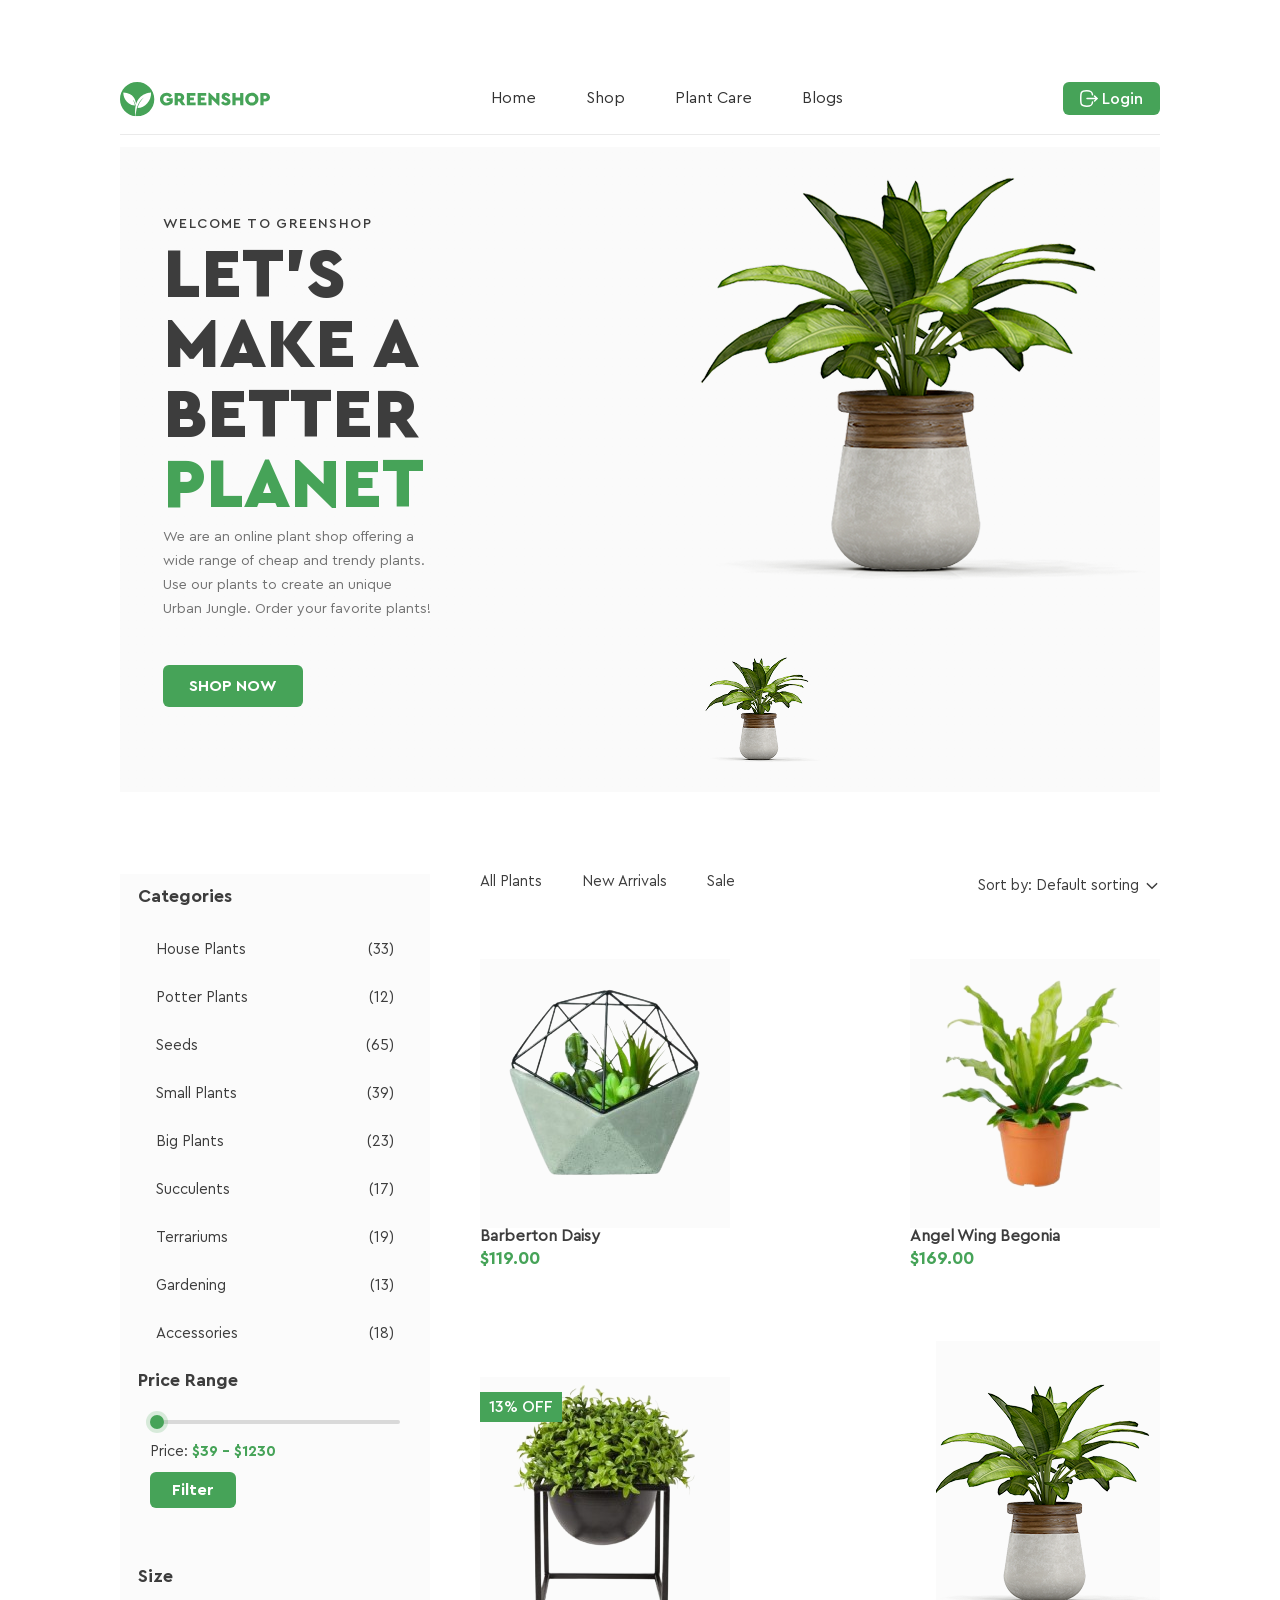
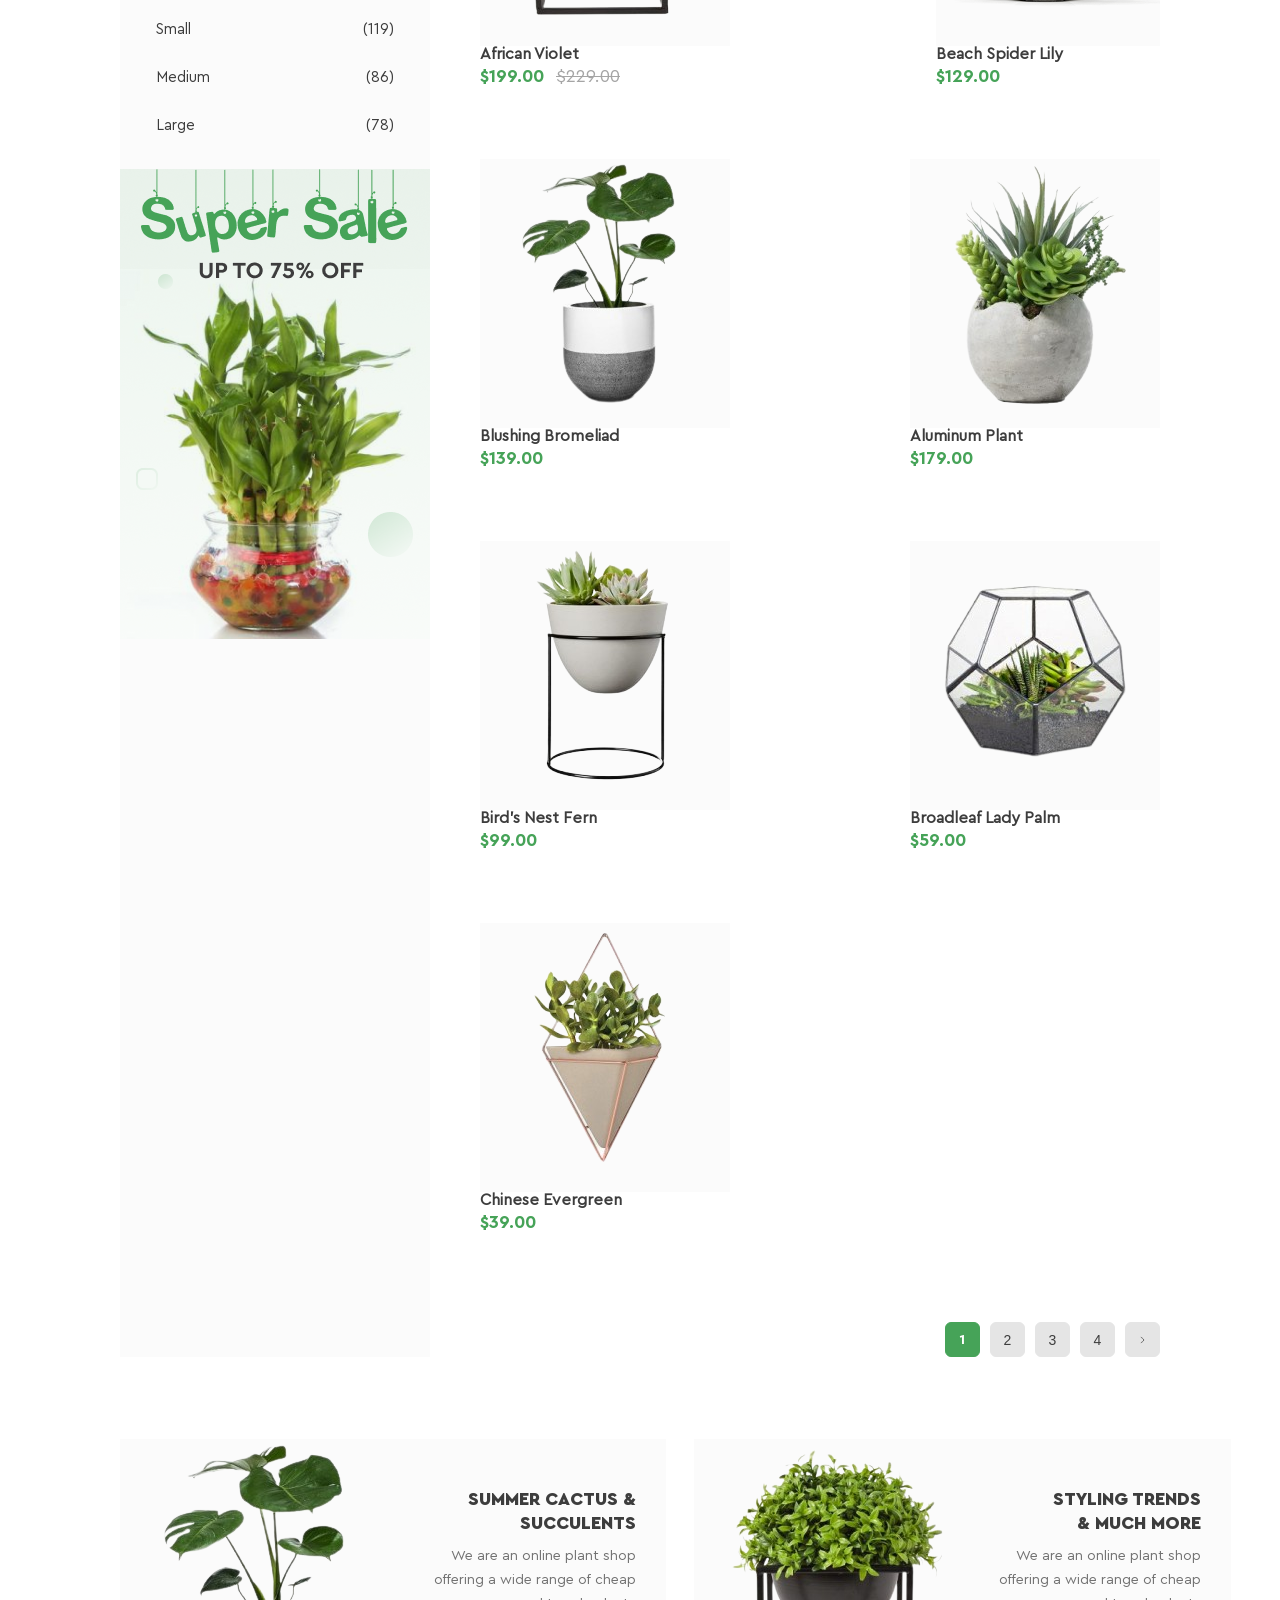
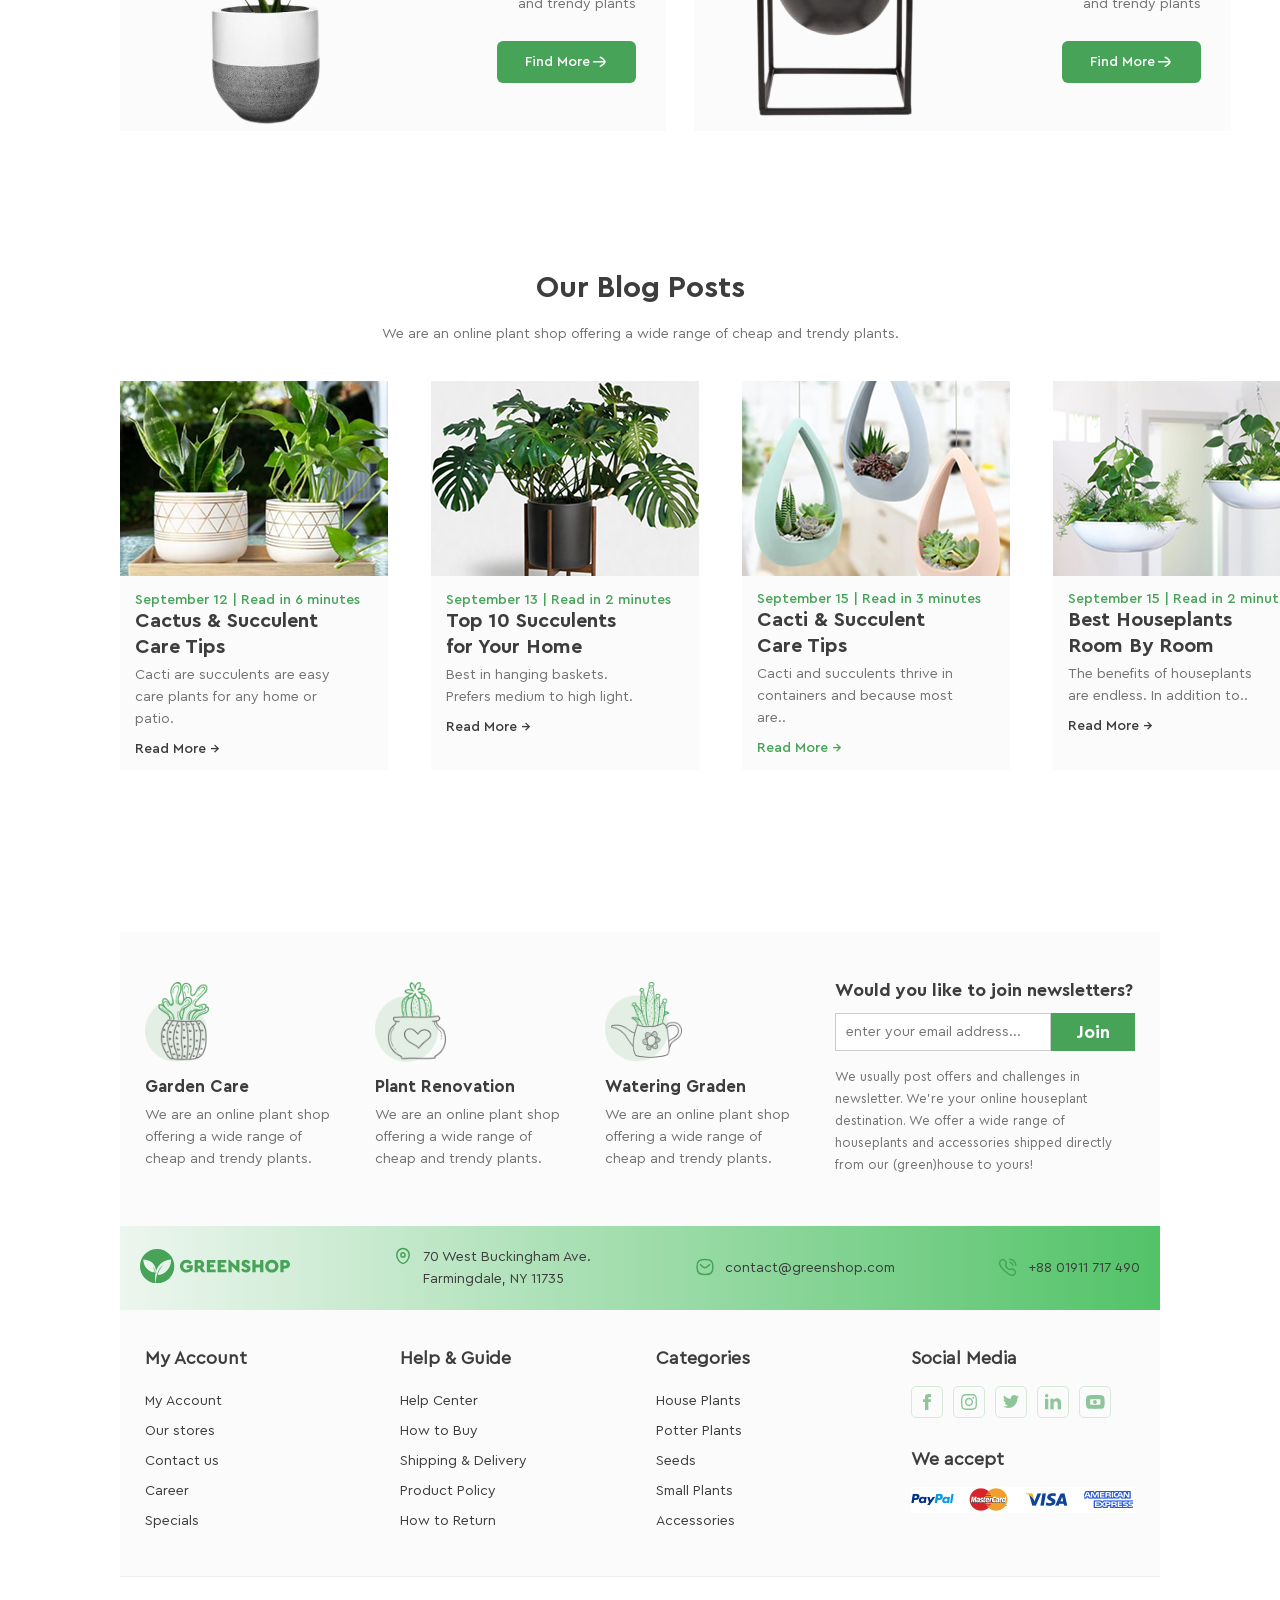
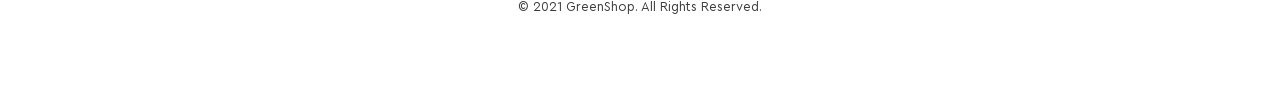
==== commit 232e27e0: "first v" ====
--- a/index.html
+++ b/index.html
@@ -178,17 +178,54 @@
       <main class="shop">
         <aside class="sidebar">
           <div>
-            <h3>Categories</h3>
-            <ul class="categories">
-              <li class="active">House Plants</li>
-              <li>Potter Plants</li>
-              <li>Seeds</li>
-              <li>Small Plants</li>
-              <li>Big Plants</li>
-              <li>Succulents</li>
-              <li>Terrariums</li>
-              <li>Gardening</li>
-              <li>Accessories</li>
+            <h3 class="sidebar-title">Categories</h3>
+            <ul class="sidebar-list">
+              <li>
+                <a href="#">House Plants <span>(33)</span></a>
+              </li>
+              <li>
+                <a href="#">Potter Plants <span>(12)</span></a>
+              </li>
+              <li>
+                <a href="#">Seeds <span>(65)</span></a>
+              </li>
+              <li>
+                <a href="#">Small Plants <span>(39)</span></a>
+              </li>
+              <li>
+                <a href="#">Big Plants <span>(23)</span></a>
+              </li>
+              <li>
+                <a href="#">Succulents <span>(17)</span></a>
+              </li>
+              <li>
+                <a href="#">Terrariums <span>(19)</span></a>
+              </li>
+              <li>
+                <a href="#">Gardening <span>(13)</span></a>
+              </li>
+              <li>
+                <a href="#">Accessories <span>(18)</span></a>
+              </li>
+            </ul>
+            <h3 class="sidebar-title mt">Price Range</h3>
+            <div class="price-range">
+              <input type="range" min="1" max="100" value="1" class="range" />
+              <div class="price-text">Price: <span>$39 – $1230</span></div>
+              <button class="filter-btn">Filter</button>
+            </div>
+            <h3 class="sidebar-title mt">Size</h3>
+
+            <ul class="sidebar-list ">
+              <li>
+                <a href="#">Small <span>(119)</span></a>
+              </li>
+              <li>
+                <a href="#">Medium <span>(86)</span></a>
+              </li>
+              <li>
+                <a href="#">Large <span>(78)</span></a>
+              </li>
             </ul>
           </div>
           <div class="sale">
@@ -1339,7 +1376,7 @@
     </div>
     <!-- footer -->
     <!-- modal -->
-    <div class="modal-bgd" id="form-modal">
+    <div class="modal-bgd" class="modal-bgd" id="form-modal">
       <div class="modal-form-container">
         <button class="close-btn">X</button>
         <div class="header">
@@ -1422,8 +1459,14 @@
         </button>
       </div>
     </div>
-
-    <!-- modal -->
+    <!-- loader -->
+    <div class="page-loader" id="pageLoader">
+      <div class="loader">
+        <span></span>
+        <span></span>
+        <span></span>
+      </div>
+    </div>
     <script src="./scripts/form.js"></script>
   </body>
 </html>
--- a/css/style.css
+++ b/css/style.css
@@ -433,20 +433,31 @@
   background: #fbfbfb;
 }
 
-.sidebar h3 {
-  color: #3d3d3d;
-  font-family: "Cera Pro Bold";
+.sidebar-title {
   font-size: 18px;
+  font-weight: 600;
+  color: #3d3d3d;
+  margin-bottom: 15px;
+  font-family: "Cera Pro Bold";
   line-height: 16px;
   padding: 14px 18px 7px 18px;
 }
 
-.categories {
+.sidebar-list {
+  list-style: none;
+  padding: 0;
+  margin: 0;
+}
+
+.sidebar-list {
   padding: 0 30px;
-  margin-bottom: 337px;
-}
-
-.categories li {
+  /* margin-bottom: 337px; */
+}
+.sidebar-list:last-child {
+  margin-bottom: 19px;
+}
+
+.sidebar-list li {
   color: #3d3d3d;
   font-family: "Cera Pro Regular";
   font-size: 15px;
@@ -454,11 +465,94 @@
   cursor: pointer;
 }
 
-.categories li:hover {
+.sidebar-list a {
+  display: flex;
+  justify-content: space-between;
+  text-decoration: none;
+  color: #3d3d3d;
+  font-size: 15px;
+  transition: 0.25s;
+  border-radius: 6px;
+  padding: 4px 6px;
+}
+
+.sidebar-list a:hover {
+  font-weight: bold;
   color: #46a358;
-  font-weight: bold;
-}
-
+}
+
+/* Price Range */
+.price-range {
+  padding: 0 30px;
+  margin-bottom: 46px;
+}
+
+.range {
+  width: 100%;
+  appearance: none;
+  height: 4px;
+  background: #d9d9d9;
+  border-radius: 4px;
+  outline: none;
+  margin-bottom: 20px;
+}
+
+/* зелена смуга */
+.range::-webkit-slider-thumb {
+  appearance: none;
+  width: 14px;
+  height: 14px;
+  background: #46a358;
+  border-radius: 50%;
+  cursor: pointer;
+  box-shadow: 0 0 0 4px rgba(70, 163, 88, 0.2);
+}
+
+.range::-moz-range-thumb {
+  width: 14px;
+  height: 14px;
+  background: #46a358;
+  border-radius: 50%;
+  border: none;
+  cursor: pointer;
+}
+
+.price-text {
+  color: #3d3d3d;
+  font-family: "Cera Pro Regular";
+  font-size: 15px;
+  line-height: 16px;
+  font-size: 15px;
+  color: #3d3d3d;
+  margin-bottom: 12px;
+}
+
+.price-text span {
+  color: #46a358;
+  font-family: "Cera Pro Bold";
+  font-size: 15px;
+  line-height: 16px;
+  font-weight: 600;
+}
+
+.filter-btn {
+  color: #fff;
+  font-family: "Cera Pro Bold";
+  font-size: 16px;
+  line-height: 20px;
+  background: #46a358;
+  border: none;
+  padding: 8px 22px;
+  border-radius: 6px;
+  cursor: pointer;
+  transition: 0.25s;
+}
+
+.filter-btn:hover {
+  background: #3d8f46;
+}
+
+/* Price Range */
 .sale h2 {
   color: #46a358;
   font-size: 24px;
@@ -503,6 +597,7 @@
 
 .sort-btn {
   background: white;
+  padding: 0px;
 }
 
 .sale-banner {
@@ -806,7 +901,6 @@
 
 .feature {
   flex: 1;
-  /* border-left: 1px solid rgba(70, 163, 88, 0.1); */
 }
 
 .feature h3 {
@@ -834,7 +928,6 @@
   background-size: contain;
 }
 
-/* іконки через background */
 .icon-care {
   background-image: url("../img/Picture.png");
 }
@@ -1076,3 +1169,53 @@
 }
 
 /* modal */
+
+/* loader */
+.page-loader {
+  position: fixed;
+  inset: 0;
+  background: white;
+  display: flex;
+  justify-content: center;
+  align-items: center;
+  z-index: 999;
+  opacity: 0;
+  pointer-events: none;
+  transition: 0.3s;
+}
+
+.page-loader.active {
+  opacity: 1;
+  pointer-events: all;
+}
+.loader {
+  display: flex;
+  gap: 10px;
+}
+
+.loader span {
+  width: 12px;
+  height: 12px;
+  background: #46a358;
+  border-radius: 50%;
+  animation: bounce 0.6s infinite alternate;
+}
+
+.loader span:nth-child(2) {
+  animation-delay: 0.2s;
+}
+
+.loader span:nth-child(3) {
+  animation-delay: 0.4s;
+}
+
+@keyframes bounce {
+  from {
+    transform: translateY(0);
+    opacity: 0.5;
+  }
+  to {
+    transform: translateY(-15px);
+    opacity: 1;
+  }
+}
